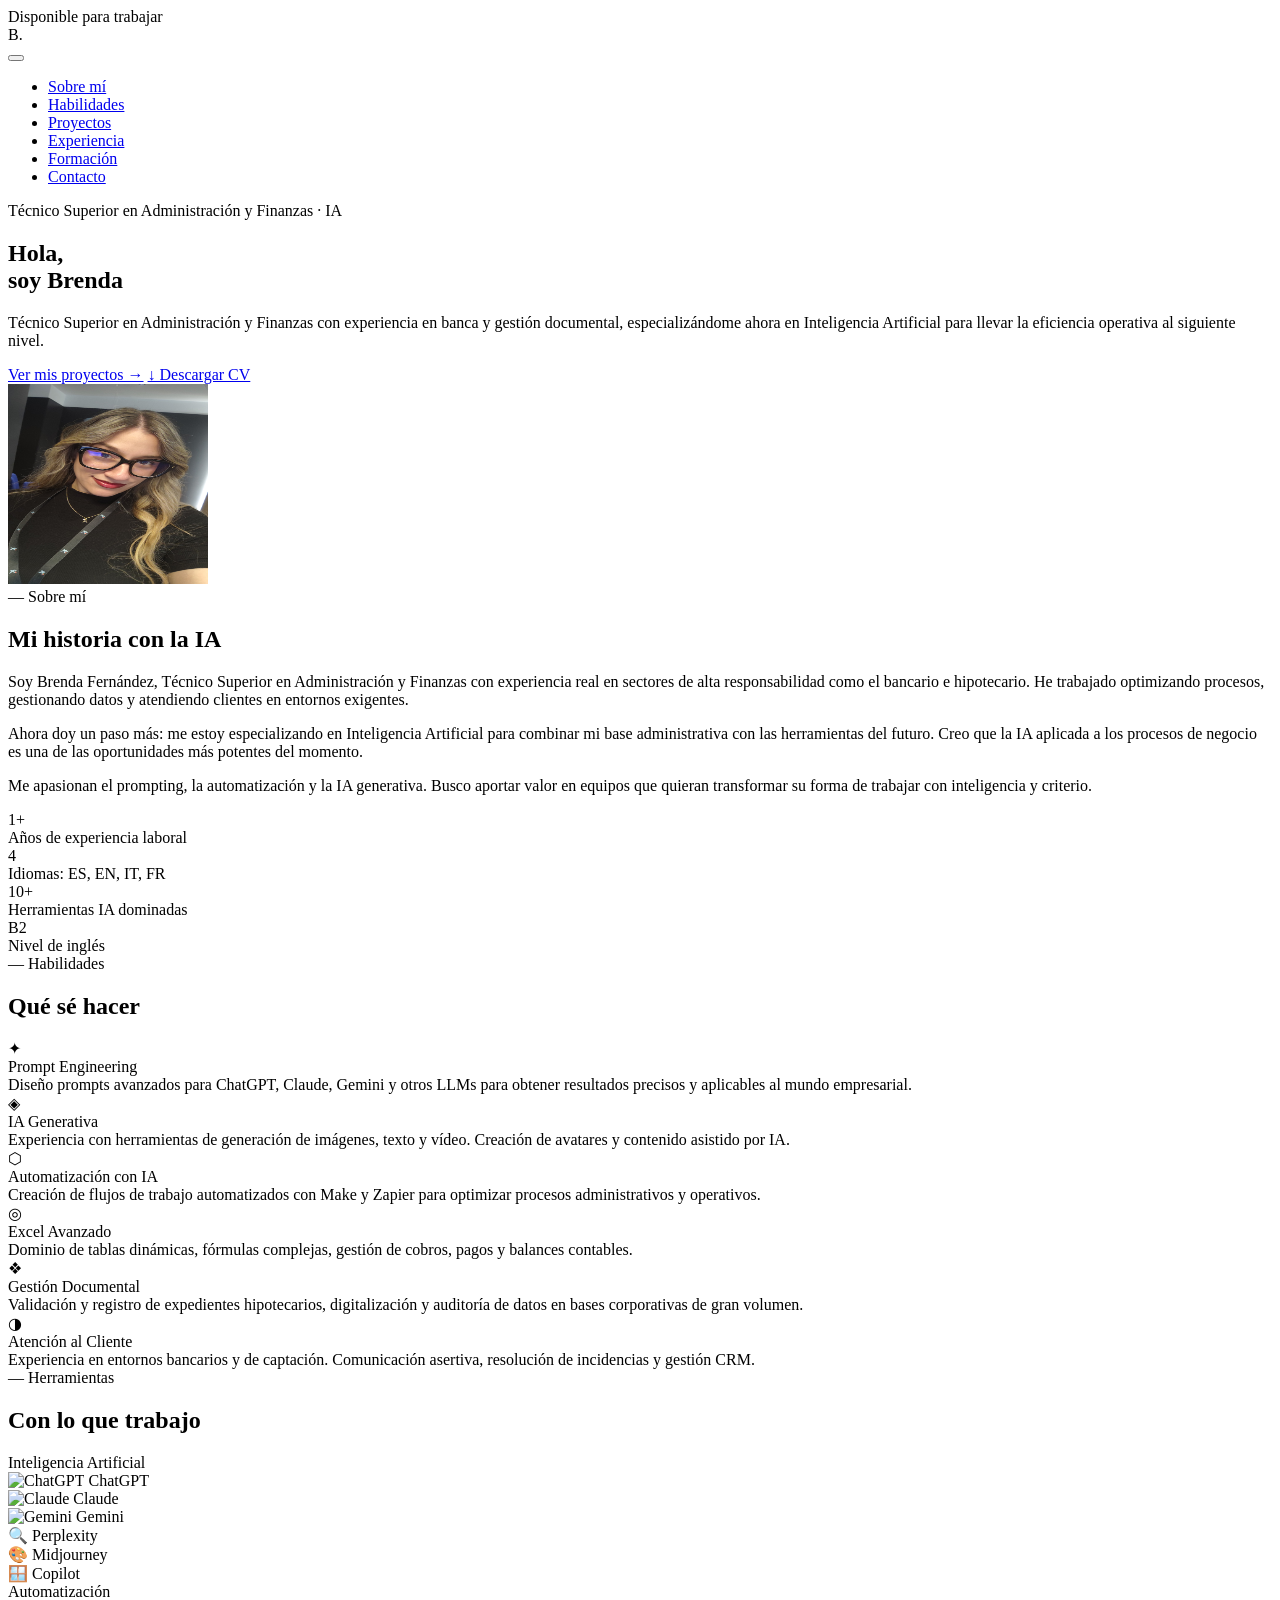
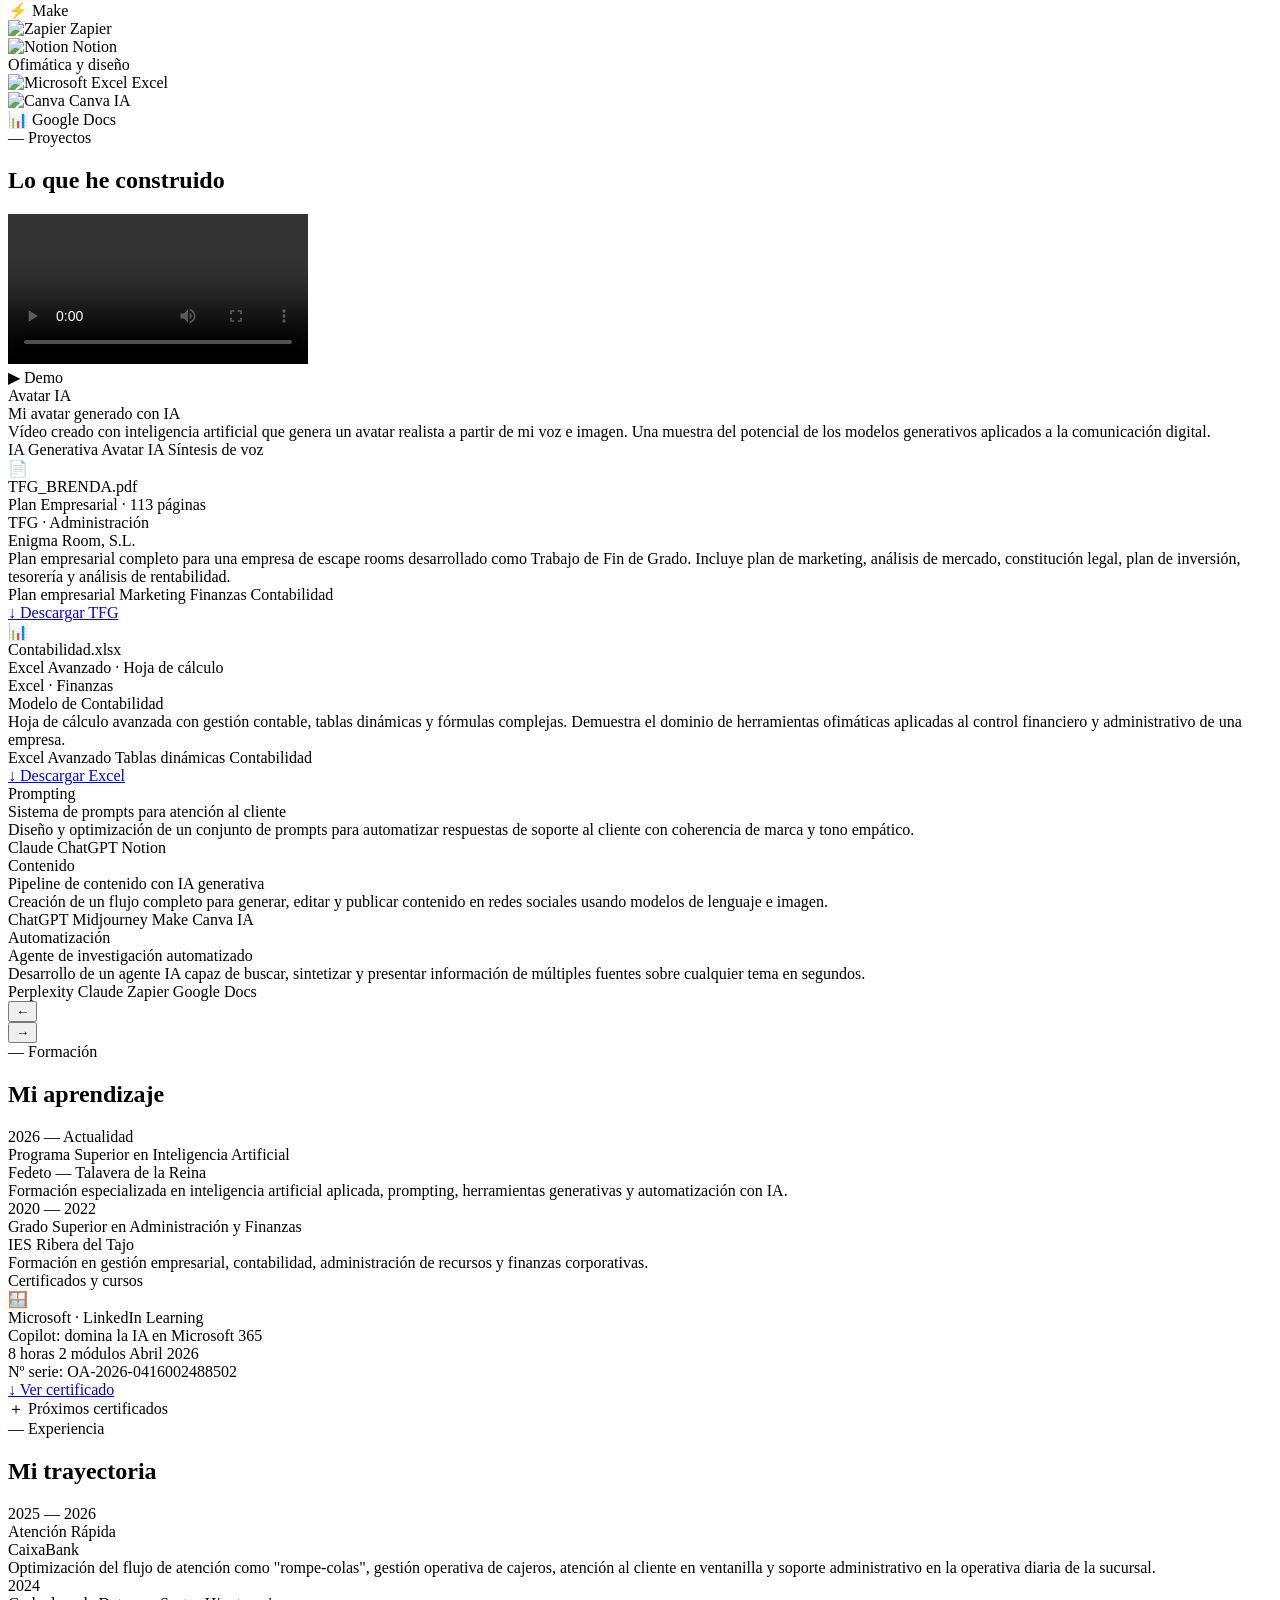
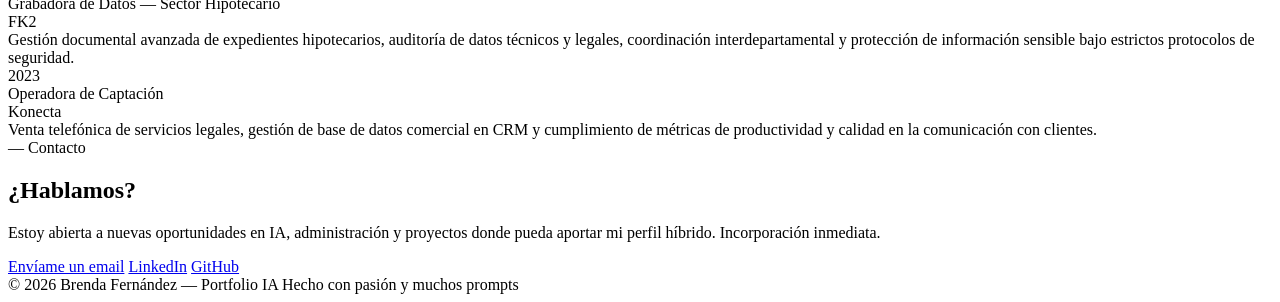
==== index.html @ 9d490b0d "Update index.html" ====
<!DOCTYPE html>
<html lang="es">
<head>
<meta charset="UTF-8">
<meta name="viewport" content="width=device-width, initial-scale=1.0">
<title>Brenda Fernández — Portfolio IA &amp; Administración</title>
<meta name="description" content="Portfolio de Brenda Fernández, Técnico Superior en Administración y Finanzas especializada en Inteligencia Artificial. Experta en prompt engineering, automatización y herramientas IA.">
<meta name="keywords" content="Brenda Fernández, portfolio, inteligencia artificial, administración, finanzas, prompt engineering, automatización">
<meta name="author" content="Brenda Fernández">

<!-- Open Graph / LinkedIn / WhatsApp -->
<meta property="og:type" content="website">
<meta property="og:url" content="https://brenda-fernandez02.github.io/Portfolio.Brenda.Fernandez/">
<meta property="og:title" content="Brenda Fernández — Portfolio IA &amp; Administración">
<meta property="og:description" content="Técnico Superior en Administración y Finanzas especializada en IA. Prompt engineering, automatización y herramientas generativas.">
<meta property="og:image" content="foto.jpg">

<!-- Twitter Card -->
<meta name="twitter:card" content="summary_large_image">
<meta name="twitter:title" content="Brenda Fernández — Portfolio IA">
<meta name="twitter:description" content="Técnico Superior en Administración y Finanzas especializada en IA.">
<meta name="twitter:image" content="foto.jpg">

<!-- Fonts -->
<link rel="preconnect" href="https://fonts.googleapis.com">
<link rel="preconnect" href="https://fonts.gstatic.com" crossorigin>
<link href="https://fonts.googleapis.com/css2?family=Syne:wght@400;700;800&family=DM+Sans:ital,wght@0,300;0,400;1,300&display=swap" rel="stylesheet">

<link rel="stylesheet" href="styles.css">
</head>
<body>

<!-- BANNER DISPONIBLE -->
<div class="available-banner" role="status" aria-label="Estado de disponibilidad laboral">
  <span class="available-dot" aria-hidden="true"></span>
  Disponible para trabajar
</div>

<nav aria-label="Navegación principal">
  <div class="nav-logo" aria-label="Brenda Fernández">B.</div>
  <button class="nav-toggle" id="nav-toggle" aria-expanded="false" aria-controls="nav-menu" aria-label="Abrir menú de navegación">
    <span aria-hidden="true"></span>
    <span aria-hidden="true"></span>
    <span aria-hidden="true"></span>
  </button>
  <ul class="nav-links" id="nav-menu">
    <li><a href="#sobre-mi">Sobre mí</a></li>
    <li><a href="#habilidades">Habilidades</a></li>
    <li><a href="#proyectos">Proyectos</a></li>
    <li><a href="#experiencia">Experiencia</a></li>
    <li><a href="#formacion">Formación</a></li>
    <li><a href="#contacto">Contacto</a></li>
  </ul>
</nav>

<main>

<section class="hero" aria-labelledby="hero-heading">
  <div class="hero-text">
    <div class="hero-eyebrow fade-in">Técnico Superior en Administración y Finanzas · IA</div>
    <h1 id="hero-heading" class="fade-in delay-1">Hola,<br>soy <span>Brenda</span></h1>
    <p class="hero-desc fade-in delay-2">Técnico Superior en Administración y Finanzas con experiencia en banca y gestión documental, especializándome ahora en Inteligencia Artificial para llevar la eficiencia operativa al siguiente nivel.</p>
    <div class="hero-actions fade-in delay-3">
      <a href="#proyectos" class="hero-cta">Ver mis proyectos →</a>
      <a href="Brenda_Fernandez_Administrativa.pdf" target="_blank" rel="noopener" class="hero-cta hero-cta--secondary">↓ Descargar CV</a>
    </div>
  </div>
  <div class="hero-visual fade-in delay-4">
    <div class="orb" aria-hidden="true"></div>
    <div class="orb-inner orb-inner--photo">
      <img src="foto.jpg"
           alt="Foto de Brenda Fernández"
           width="200" height="200"
           onerror="this.style.display='none'; this.parentElement.innerHTML='<span style=\'font-family:var(--font-head);font-size:4rem;font-weight:800;color:var(--accent);letter-spacing:-0.05em;\'>B.</span>'">
    </div>
  </div>
</section>

<section id="sobre-mi" aria-labelledby="sobre-mi-heading">
  <div class="section-label" aria-hidden="true">— Sobre mí</div>
  <h2 id="sobre-mi-heading">Mi historia con la IA</h2>
  <div class="about-grid">
    <div class="about-text">
      <p>Soy Brenda Fernández, Técnico Superior en Administración y Finanzas con experiencia real en sectores de alta responsabilidad como el bancario e hipotecario. He trabajado optimizando procesos, gestionando datos y atendiendo clientes en entornos exigentes.</p>
      <p>Ahora doy un paso más: me estoy especializando en Inteligencia Artificial para combinar mi base administrativa con las herramientas del futuro. Creo que la IA aplicada a los procesos de negocio es una de las oportunidades más potentes del momento.</p>
      <p>Me apasionan el prompting, la automatización y la IA generativa. Busco aportar valor en equipos que quieran transformar su forma de trabajar con inteligencia y criterio.</p>
    </div>
    <div>
      <div class="stats-grid">
        <div class="stat">
          <div class="stat-num">1+</div>
          <div class="stat-label">Años de experiencia laboral</div>
        </div>
        <div class="stat">
          <div class="stat-num">4</div>
          <div class="stat-label">Idiomas: ES, EN, IT, FR</div>
        </div>
        <div class="stat">
          <div class="stat-num">10+</div>
          <div class="stat-label">Herramientas IA dominadas</div>
        </div>
        <div class="stat">
          <div class="stat-num">B2</div>
          <div class="stat-label">Nivel de inglés</div>
        </div>
      </div>
    </div>
  </div>
</section>

<section id="habilidades" class="skills-section" aria-labelledby="habilidades-heading">
  <div class="section-label" aria-hidden="true">— Habilidades</div>
  <h2 id="habilidades-heading">Qué sé hacer</h2>
  <div class="skills-grid">
    <div class="skill-card">
      <span class="skill-icon" aria-hidden="true">✦</span>
      <div class="skill-name">Prompt Engineering</div>
      <div class="skill-desc">Diseño prompts avanzados para ChatGPT, Claude, Gemini y otros LLMs para obtener resultados precisos y aplicables al mundo empresarial.</div>
    </div>
    <div class="skill-card">
      <span class="skill-icon" aria-hidden="true">◈</span>
      <div class="skill-name">IA Generativa</div>
      <div class="skill-desc">Experiencia con herramientas de generación de imágenes, texto y vídeo. Creación de avatares y contenido asistido por IA.</div>
    </div>
    <div class="skill-card">
      <span class="skill-icon" aria-hidden="true">⬡</span>
      <div class="skill-name">Automatización con IA</div>
      <div class="skill-desc">Creación de flujos de trabajo automatizados con Make y Zapier para optimizar procesos administrativos y operativos.</div>
    </div>
    <div class="skill-card">
      <span class="skill-icon" aria-hidden="true">◎</span>
      <div class="skill-name">Excel Avanzado</div>
      <div class="skill-desc">Dominio de tablas dinámicas, fórmulas complejas, gestión de cobros, pagos y balances contables.</div>
    </div>
    <div class="skill-card">
      <span class="skill-icon" aria-hidden="true">❖</span>
      <div class="skill-name">Gestión Documental</div>
      <div class="skill-desc">Validación y registro de expedientes hipotecarios, digitalización y auditoría de datos en bases corporativas de gran volumen.</div>
    </div>
    <div class="skill-card">
      <span class="skill-icon" aria-hidden="true">◑</span>
      <div class="skill-name">Atención al Cliente</div>
      <div class="skill-desc">Experiencia en entornos bancarios y de captación. Comunicación asertiva, resolución de incidencias y gestión CRM.</div>
    </div>
  </div>
</section>

<!-- HERRAMIENTAS -->
<section class="tools-section" aria-labelledby="herramientas-heading">
  <div class="section-label" aria-hidden="true">— Herramientas</div>
  <h2 id="herramientas-heading">Con lo que trabajo</h2>
  <div class="tools-categories">
    <!-- CATEGORÍA IA -->
    <div class="tools-category">
      <div class="tools-cat-label">Inteligencia Artificial</div>
      <div class="tools-cat-grid">
        <div class="tool-card">
          <img src="https://upload.wikimedia.org/wikipedia/commons/0/04/ChatGPT_logo.svg" class="tool-logo" alt="ChatGPT" loading="lazy" width="32" height="32">
          <span class="tool-card-name">ChatGPT</span>
        </div>
        <div class="tool-card">
          <img src="https://upload.wikimedia.org/wikipedia/commons/7/7d/Claude_ai_logo.svg" class="tool-logo" alt="Claude" loading="lazy" width="32" height="32">
          <span class="tool-card-name">Claude</span>
        </div>
        <div class="tool-card">
          <img src="https://upload.wikimedia.org/wikipedia/commons/8/8a/Google_Gemini_logo.svg" class="tool-logo" alt="Gemini" loading="lazy" width="32" height="32">
          <span class="tool-card-name">Gemini</span>
        </div>
        <div class="tool-card">
          <span class="tool-emoji" aria-hidden="true">🔍</span>
          <span class="tool-card-name">Perplexity</span>
        </div>
        <div class="tool-card">
          <span class="tool-emoji" aria-hidden="true">🎨</span>
          <span class="tool-card-name">Midjourney</span>
        </div>
        <div class="tool-card">
          <span class="tool-emoji" aria-hidden="true">🪟</span>
          <span class="tool-card-name">Copilot</span>
        </div>
      </div>
    </div>
    <!-- CATEGORÍA AUTOMATIZACIÓN -->
    <div class="tools-category">
      <div class="tools-cat-label">Automatización</div>
      <div class="tools-cat-grid">
        <div class="tool-card">
          <span class="tool-emoji" aria-hidden="true">⚡</span>
          <span class="tool-card-name">Make</span>
        </div>
        <div class="tool-card">
          <img src="https://upload.wikimedia.org/wikipedia/commons/7/7e/Zapier_logo.svg" class="tool-logo" alt="Zapier" loading="lazy" width="32" height="32">
          <span class="tool-card-name">Zapier</span>
        </div>
        <div class="tool-card">
          <img src="https://upload.wikimedia.org/wikipedia/commons/e/e9/Notion-logo.svg" class="tool-logo" alt="Notion" loading="lazy" width="32" height="32">
          <span class="tool-card-name">Notion</span>
        </div>
      </div>
    </div>
    <!-- CATEGORÍA OFIMÁTICA -->
    <div class="tools-category">
      <div class="tools-cat-label">Ofimática y diseño</div>
      <div class="tools-cat-grid">
        <div class="tool-card">
          <img src="https://upload.wikimedia.org/wikipedia/commons/3/3c/Microsoft_Office_Excel_%282019%E2%80%93present%29.svg" class="tool-logo" alt="Microsoft Excel" loading="lazy" width="32" height="32">
          <span class="tool-card-name">Excel</span>
        </div>
        <div class="tool-card">
          <img src="https://upload.wikimedia.org/wikipedia/commons/3/3f/Canva_Logo_2021.png" class="tool-logo" alt="Canva" loading="lazy" width="32" height="32">
          <span class="tool-card-name">Canva IA</span>
        </div>
        <div class="tool-card">
          <span class="tool-emoji" aria-hidden="true">📊</span>
          <span class="tool-card-name">Google Docs</span>
        </div>
      </div>
    </div>
  </div>
</section>

<section id="proyectos" aria-labelledby="proyectos-heading">
  <div class="section-label" aria-hidden="true">— Proyectos</div>
  <h2 id="proyectos-heading">Lo que he construido</h2>
  <div class="carousel-outer" role="region" aria-label="Carrusel de proyectos" aria-roledescription="carrusel">
    <div class="carousel-track-wrap">
      <div class="projects-grid" id="carrusel">

        <!-- TARJETA 1: VÍDEO AVATAR -->
        <div class="project-card video-card" role="group" aria-roledescription="diapositiva" aria-label="Proyecto 1 de 6: Mi avatar generado con IA">
          <div class="video-wrapper">
            <video controls preload="metadata" playsinline aria-label="Vídeo del avatar IA de Brenda Fernández">
              <source src="avatar.mp4" type="video/mp4">
              Tu navegador no soporta la reproducción de vídeo HTML5.
            </video>
            <div class="video-badge" aria-hidden="true">▶ Demo</div>
          </div>
          <div class="video-info">
            <div class="project-tag">Avatar IA</div>
            <div class="project-title">Mi avatar generado con IA</div>
            <div class="project-desc">Vídeo creado con inteligencia artificial que genera un avatar realista a partir de mi voz e imagen. Una muestra del potencial de los modelos generativos aplicados a la comunicación digital.</div>
            <div class="project-tools">
              <span class="tool-pill">IA Generativa</span>
              <span class="tool-pill">Avatar IA</span>
              <span class="tool-pill">Síntesis de voz</span>
            </div>
          </div>
        </div>

        <!-- TARJETA 2: TFG -->
        <div class="project-card file-card" role="group" aria-roledescription="diapositiva" aria-label="Proyecto 2 de 6: Enigma Room">
          <div class="file-preview" aria-hidden="true">
            <span class="file-icon">📄</span>
            <div>
              <div class="file-name">TFG_BRENDA.pdf</div>
              <div class="file-meta">Plan Empresarial · 113 páginas</div>
            </div>
          </div>
          <div class="project-tag">TFG · Administración</div>
          <div class="project-title">Enigma Room, S.L.</div>
          <div class="project-desc">Plan empresarial completo para una empresa de escape rooms desarrollado como Trabajo de Fin de Grado. Incluye plan de marketing, análisis de mercado, constitución legal, plan de inversión, tesorería y análisis de rentabilidad.</div>
          <div class="project-tools">
            <span class="tool-pill">Plan empresarial</span>
            <span class="tool-pill">Marketing</span>
            <span class="tool-pill">Finanzas</span>
            <span class="tool-pill">Contabilidad</span>
          </div>
          <a href="TFG_BRENDA.pdf" target="_blank" rel="noopener" class="download-btn">↓ Descargar TFG</a>
        </div>

        <!-- TARJETA 3: EXCEL CONTABILIDAD -->
        <div class="project-card file-card" role="group" aria-roledescription="diapositiva" aria-label="Proyecto 3 de 6: Modelo de Contabilidad">
          <div class="file-preview" aria-hidden="true">
            <span class="file-icon">📊</span>
            <div>
              <div class="file-name">Contabilidad.xlsx</div>
              <div class="file-meta">Excel Avanzado · Hoja de cálculo</div>
            </div>
          </div>
          <div class="project-tag">Excel · Finanzas</div>
          <div class="project-title">Modelo de Contabilidad</div>
          <div class="project-desc">Hoja de cálculo avanzada con gestión contable, tablas dinámicas y fórmulas complejas. Demuestra el dominio de herramientas ofimáticas aplicadas al control financiero y administrativo de una empresa.</div>
          <div class="project-tools">
            <span class="tool-pill">Excel Avanzado</span>
            <span class="tool-pill">Tablas dinámicas</span>
            <span class="tool-pill">Contabilidad</span>
          </div>
          <a href="Contabilidad.xlsx" target="_blank" rel="noopener" class="download-btn">↓ Descargar Excel</a>
        </div>

        <!-- TARJETA 4: PROMPTING -->
        <div class="project-card" role="group" aria-roledescription="diapositiva" aria-label="Proyecto 4 de 6: Sistema de prompts para atención al cliente">
          <div class="project-tag">Prompting</div>
          <div class="project-title">Sistema de prompts para atención al cliente</div>
          <div class="project-desc">Diseño y optimización de un conjunto de prompts para automatizar respuestas de soporte al cliente con coherencia de marca y tono empático.</div>
          <div class="project-tools">
            <span class="tool-pill">Claude</span>
            <span class="tool-pill">ChatGPT</span>
            <span class="tool-pill">Notion</span>
          </div>
        </div>

        <!-- TARJETA 5: CONTENIDO -->
        <div class="project-card" role="group" aria-roledescription="diapositiva" aria-label="Proyecto 5 de 6: Pipeline de contenido con IA generativa">
          <div class="project-tag">Contenido</div>
          <div class="project-title">Pipeline de contenido con IA generativa</div>
          <div class="project-desc">Creación de un flujo completo para generar, editar y publicar contenido en redes sociales usando modelos de lenguaje e imagen.</div>
          <div class="project-tools">
            <span class="tool-pill">ChatGPT</span>
            <span class="tool-pill">Midjourney</span>
            <span class="tool-pill">Make</span>
            <span class="tool-pill">Canva IA</span>
          </div>
        </div>

        <!-- TARJETA 6: AUTOMATIZACIÓN -->
        <div class="project-card" role="group" aria-roledescription="diapositiva" aria-label="Proyecto 6 de 6: Agente de investigación automatizado">
          <div class="project-tag">Automatización</div>
          <div class="project-title">Agente de investigación automatizado</div>
          <div class="project-desc">Desarrollo de un agente IA capaz de buscar, sintetizar y presentar información de múltiples fuentes sobre cualquier tema en segundos.</div>
          <div class="project-tools">
            <span class="tool-pill">Perplexity</span>
            <span class="tool-pill">Claude</span>
            <span class="tool-pill">Zapier</span>
            <span class="tool-pill">Google Docs</span>
          </div>
        </div>

      </div>
    </div>

    <!-- CONTROLES -->
    <div class="carousel-controls">
      <button class="carousel-btn" id="prev" aria-label="Proyecto anterior">←</button>
      <div class="carousel-dots" id="dots" role="tablist" aria-label="Seleccionar proyecto"></div>
      <button class="carousel-btn" id="next" aria-label="Proyecto siguiente">→</button>
    </div>
    <div id="carousel-live" class="sr-only" aria-live="polite" aria-atomic="true"></div>
  </div>
</section>

<section id="formacion" class="education-section" aria-labelledby="formacion-heading">
  <div class="section-label" aria-hidden="true">— Formación</div>
  <h2 id="formacion-heading">Mi aprendizaje</h2>
  <div class="timeline">
    <div class="timeline-item">
      <div class="timeline-year">2026 — Actualidad</div>
      <div class="timeline-title">Programa Superior en Inteligencia Artificial</div>
      <div class="timeline-org">Fedeto — Talavera de la Reina</div>
      <div class="timeline-desc">Formación especializada en inteligencia artificial aplicada, prompting, herramientas generativas y automatización con IA.</div>
    </div>
    <div class="timeline-item">
      <div class="timeline-year">2020 — 2022</div>
      <div class="timeline-title">Grado Superior en Administración y Finanzas</div>
      <div class="timeline-org">IES Ribera del Tajo</div>
      <div class="timeline-desc">Formación en gestión empresarial, contabilidad, administración de recursos y finanzas corporativas.</div>
    </div>
  </div>
  <div class="certs-subtitle">Certificados y cursos</div>
  <div class="certs-grid">
    <div class="cert-card">
      <div class="cert-header">
        <div class="cert-logo-wrap" aria-hidden="true">🪟</div>
        <div>
          <div class="cert-issuer">Microsoft · LinkedIn Learning</div>
          <div class="cert-name">Copilot: domina la IA en Microsoft 365</div>
        </div>
      </div>
      <div class="cert-meta">
        <span class="cert-pill">8 horas</span>
        <span class="cert-pill">2 módulos</span>
        <span class="cert-pill">Abril 2026</span>
      </div>
      <div class="cert-serial">Nº serie: OA-2026-0416002488502</div>
      <a href="certificado_copilot.pdf" target="_blank" rel="noopener" class="cert-btn">↓ Ver certificado</a>
    </div>
    <div class="cert-card cert-card--placeholder" aria-hidden="true">
      <span class="cert-placeholder-icon">＋</span>
      <span class="cert-placeholder-text">Próximos certificados</span>
    </div>
  </div>
</section>

<section id="experiencia" aria-labelledby="experiencia-heading">
  <div class="section-label" aria-hidden="true">— Experiencia</div>
  <h2 id="experiencia-heading">Mi trayectoria</h2>
  <div class="timeline">
    <div class="timeline-item">
      <div class="timeline-year">2025 — 2026</div>
      <div class="timeline-title">Atención Rápida</div>
      <div class="timeline-org">CaixaBank</div>
      <div class="timeline-desc">Optimización del flujo de atención como "rompe-colas", gestión operativa de cajeros, atención al cliente en ventanilla y soporte administrativo en la operativa diaria de la sucursal.</div>
    </div>
    <div class="timeline-item">
      <div class="timeline-year">2024</div>
      <div class="timeline-title">Grabadora de Datos — Sector Hipotecario</div>
      <div class="timeline-org">FK2</div>
      <div class="timeline-desc">Gestión documental avanzada de expedientes hipotecarios, auditoría de datos técnicos y legales, coordinación interdepartamental y protección de información sensible bajo estrictos protocolos de seguridad.</div>
    </div>
    <div class="timeline-item">
      <div class="timeline-year">2023</div>
      <div class="timeline-title">Operadora de Captación</div>
      <div class="timeline-org">Konecta</div>
      <div class="timeline-desc">Venta telefónica de servicios legales, gestión de base de datos comercial en CRM y cumplimiento de métricas de productividad y calidad en la comunicación con clientes.</div>
    </div>
  </div>
</section>

<section id="contacto" class="contact-section" aria-labelledby="contacto-heading">
  <div class="section-label section-label--inline" aria-hidden="true">— Contacto</div>
  <h2 id="contacto-heading">¿Hablamos?</h2>
  <p>Estoy abierta a nuevas oportunidades en IA, administración y proyectos donde pueda aportar mi perfil híbrido. Incorporación inmediata.</p>
  <div class="contact-links">
    <a href="mailto:brendafernandezsanchez5@gmail.com" class="contact-link primary">Envíame un email</a>
    <a href="https://www.linkedin.com/in/brenda-fern%C3%A1ndez-s%C3%A1nchez-659489241" target="_blank" rel="noopener noreferrer" class="contact-link">LinkedIn</a>
    <a href="https://github.com/brenda-fernandez02" target="_blank" rel="noopener noreferrer" class="contact-link">GitHub</a>
  </div>
</section>

</main>

<footer>
  <span>© 2026 Brenda Fernández — Portfolio IA</span>
  <span>Hecho con pasión y muchos prompts</span>
</footer>

<script src="main.js"></script>
</body>
</html>
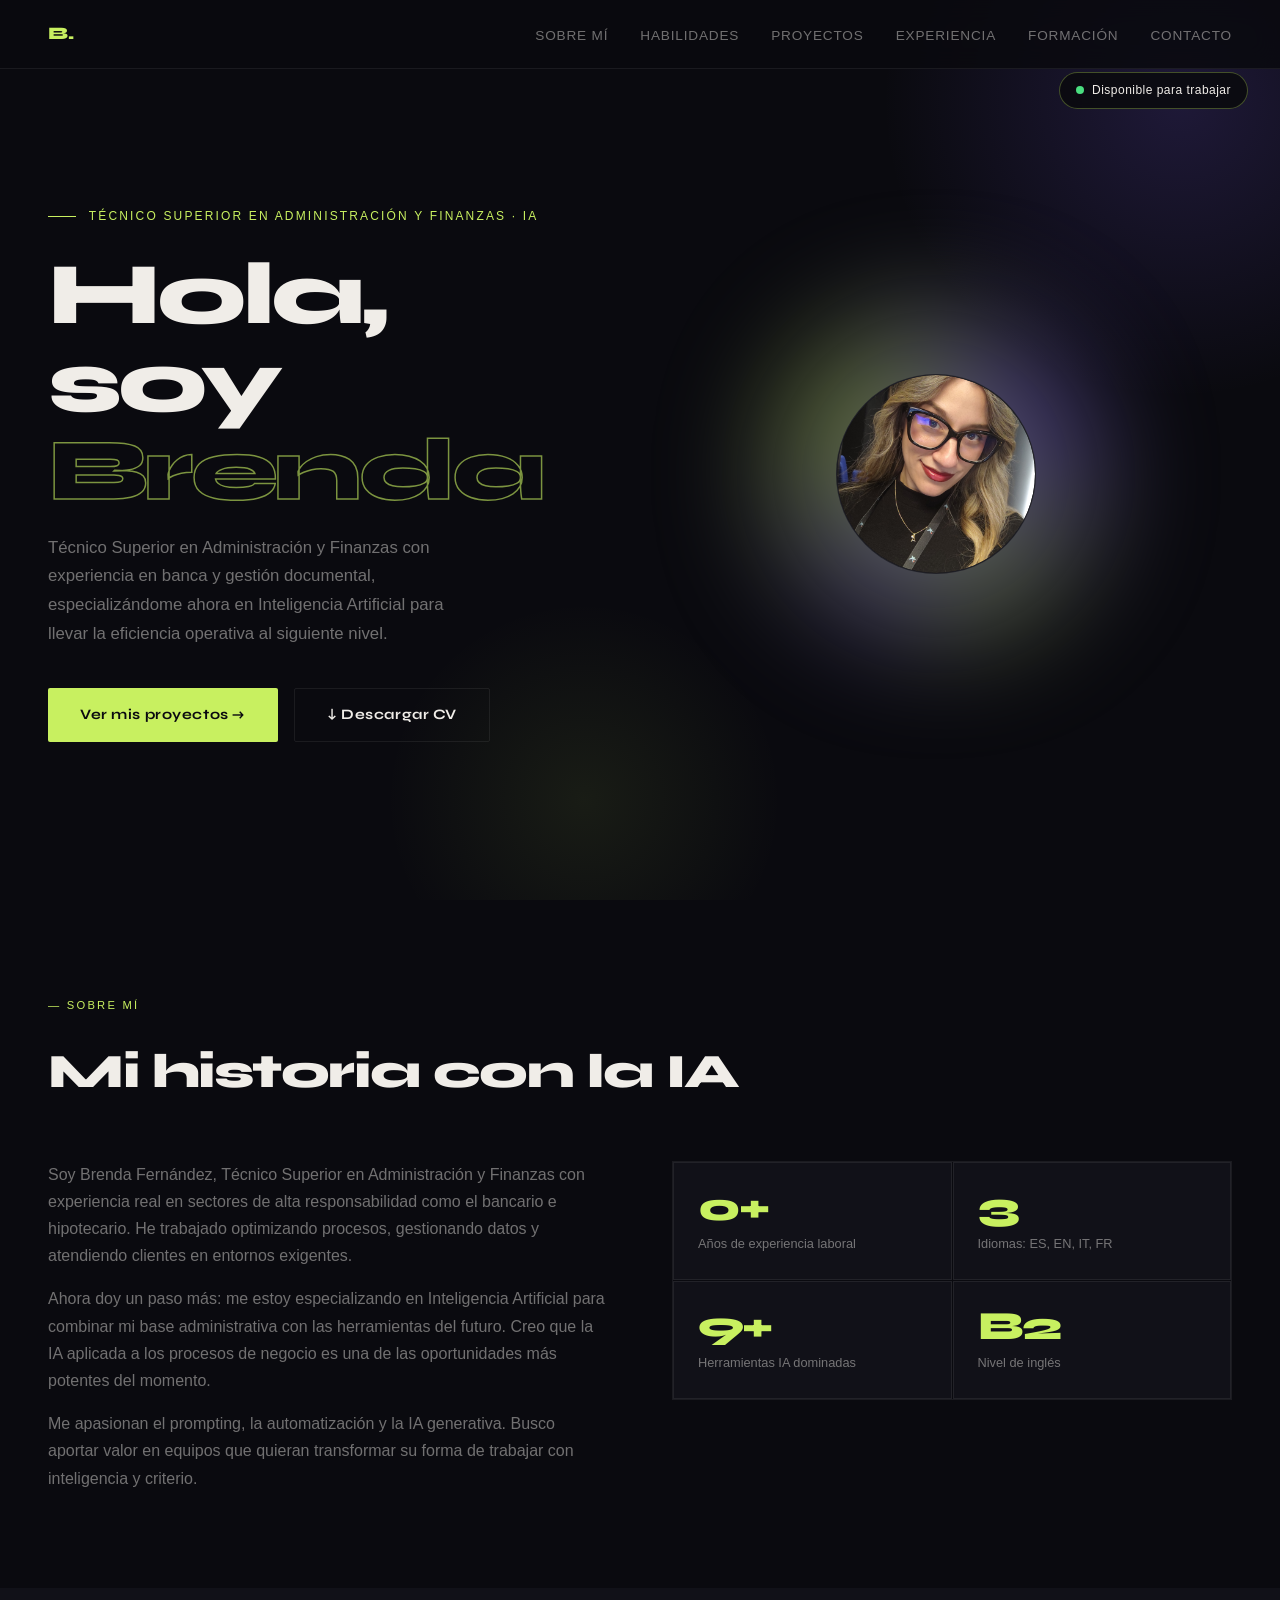
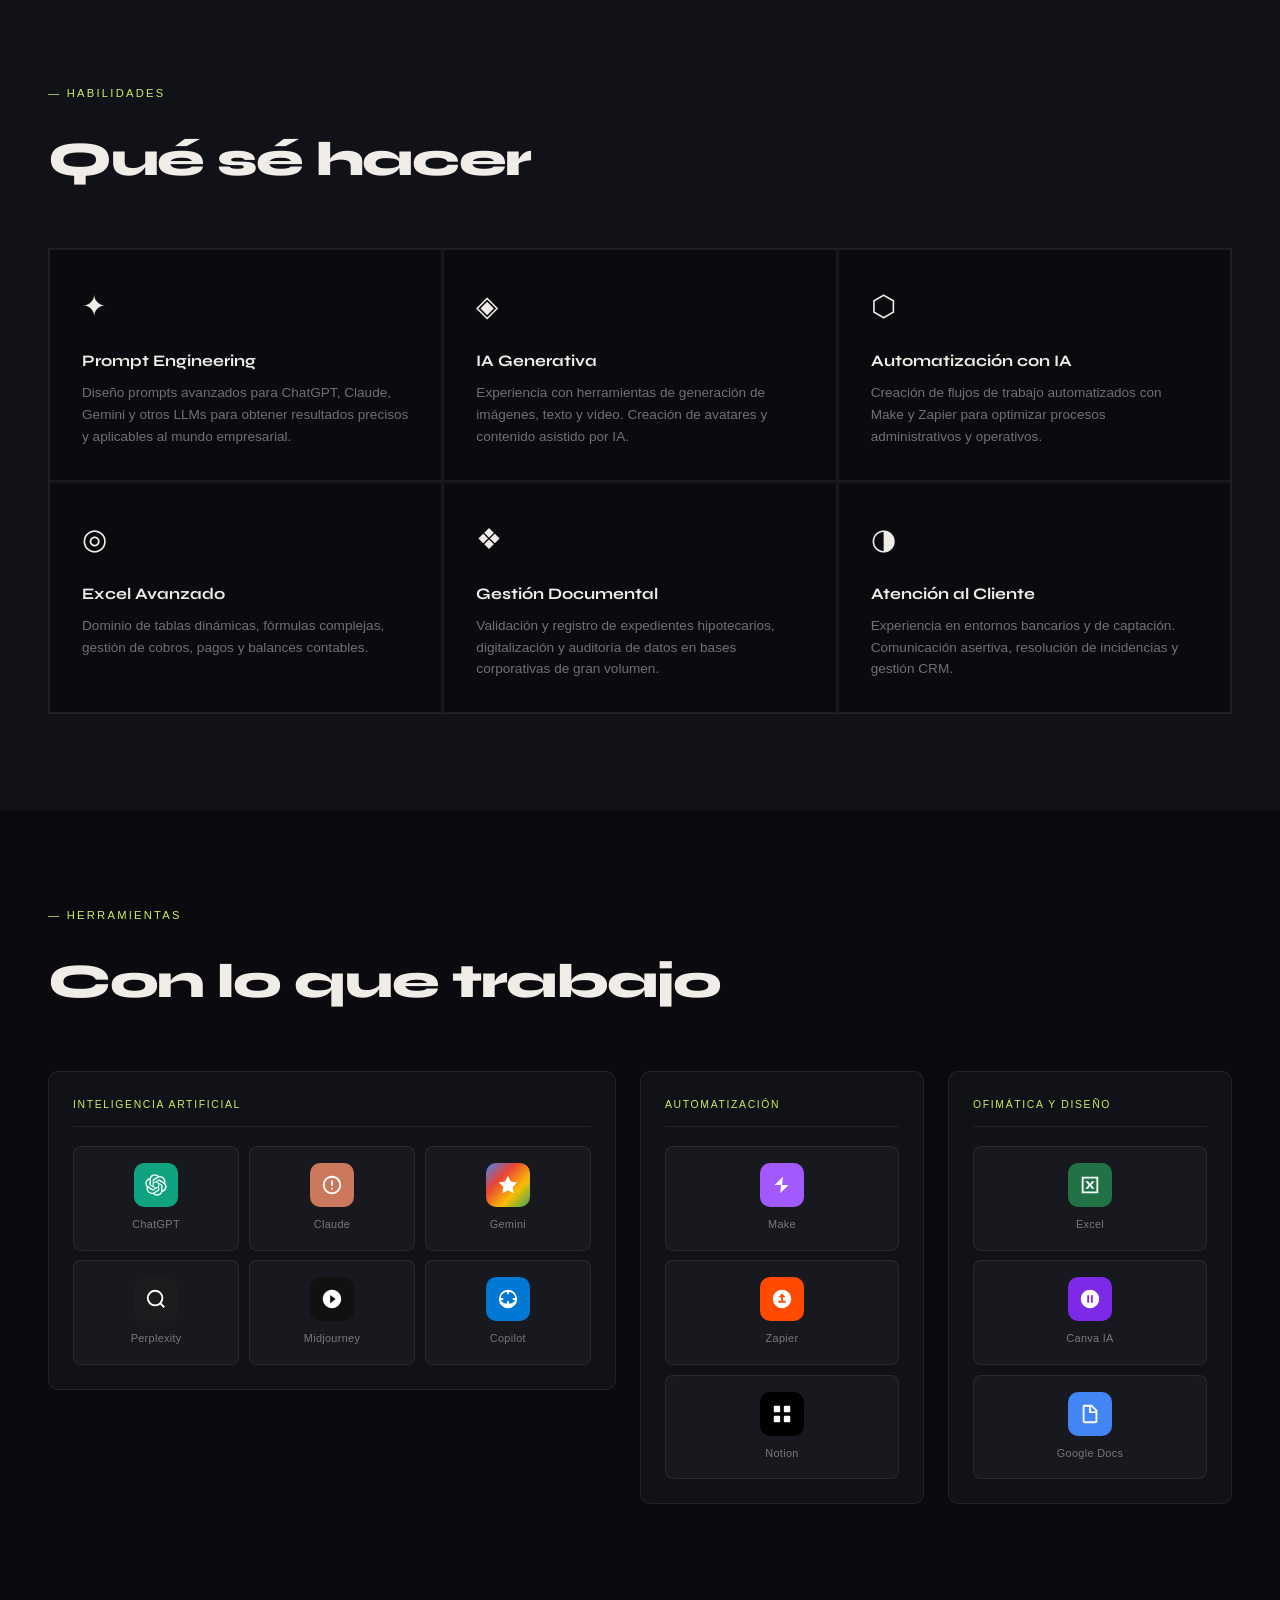
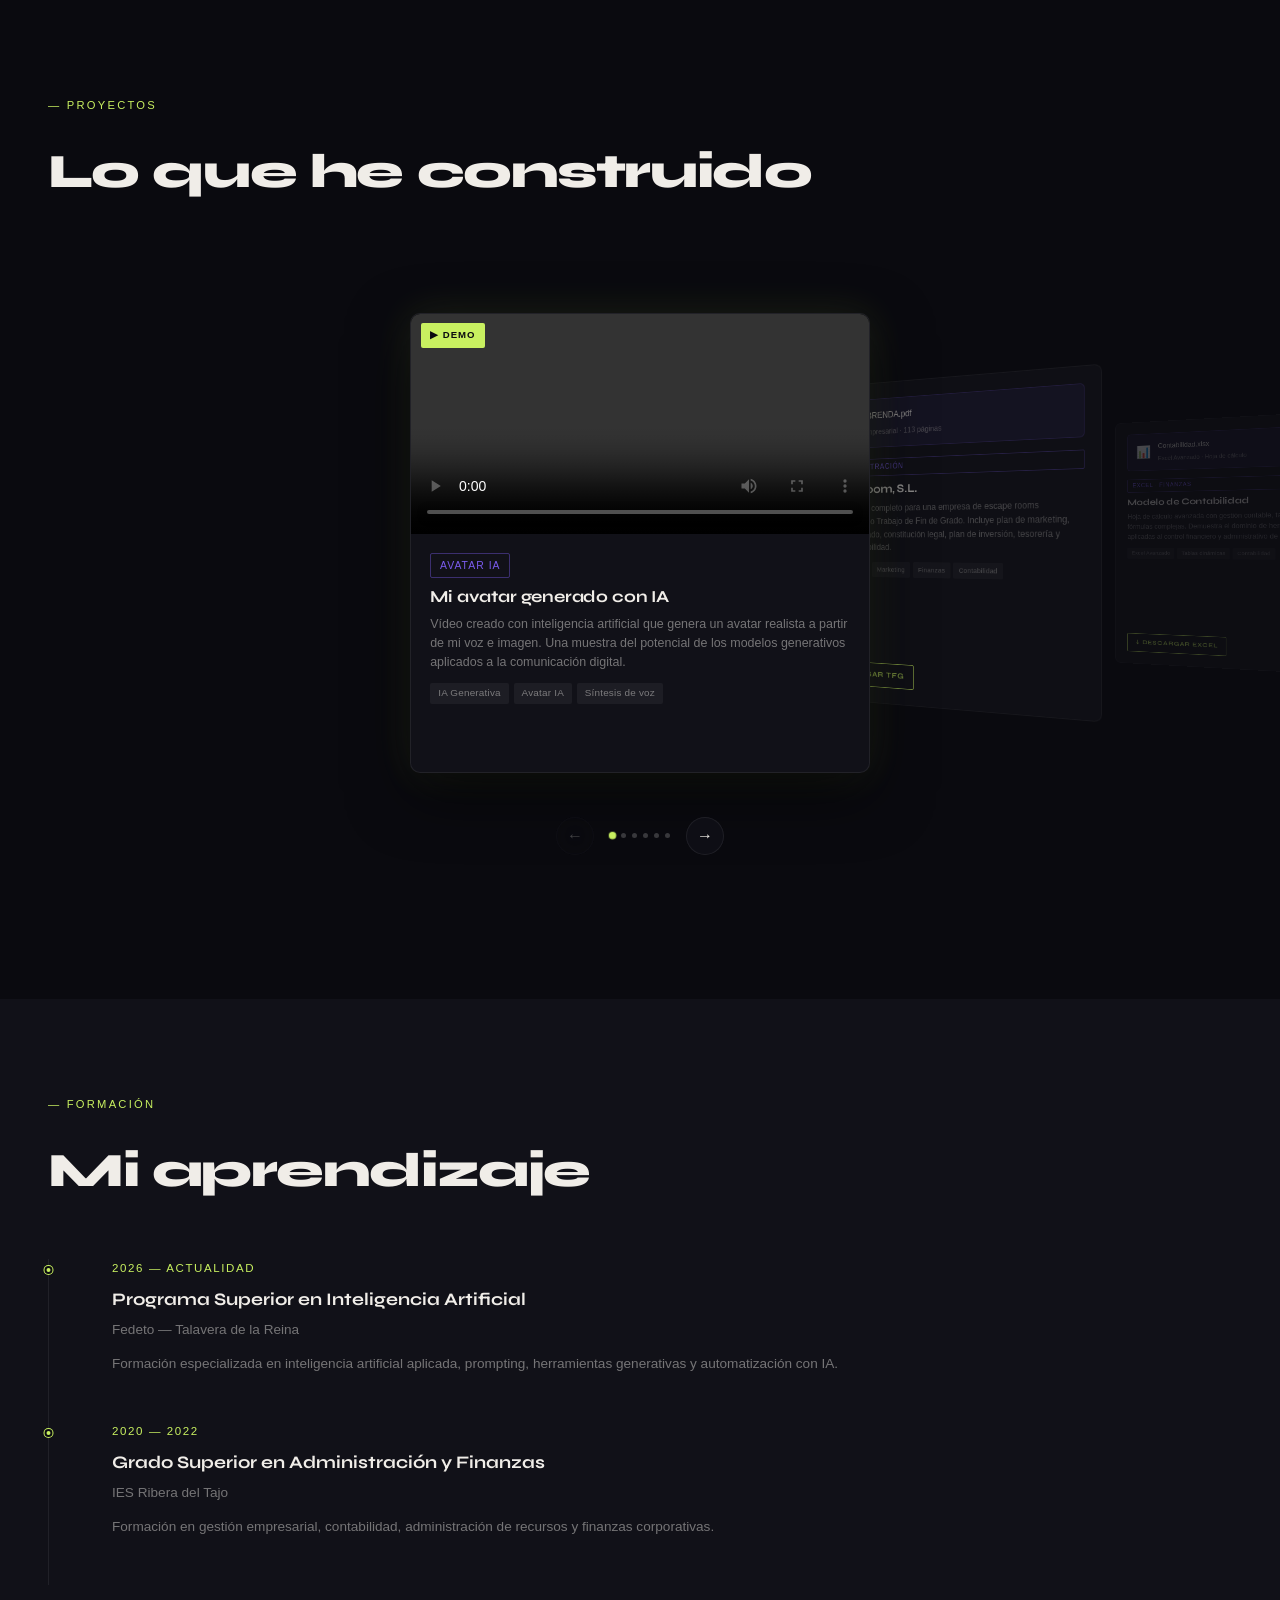
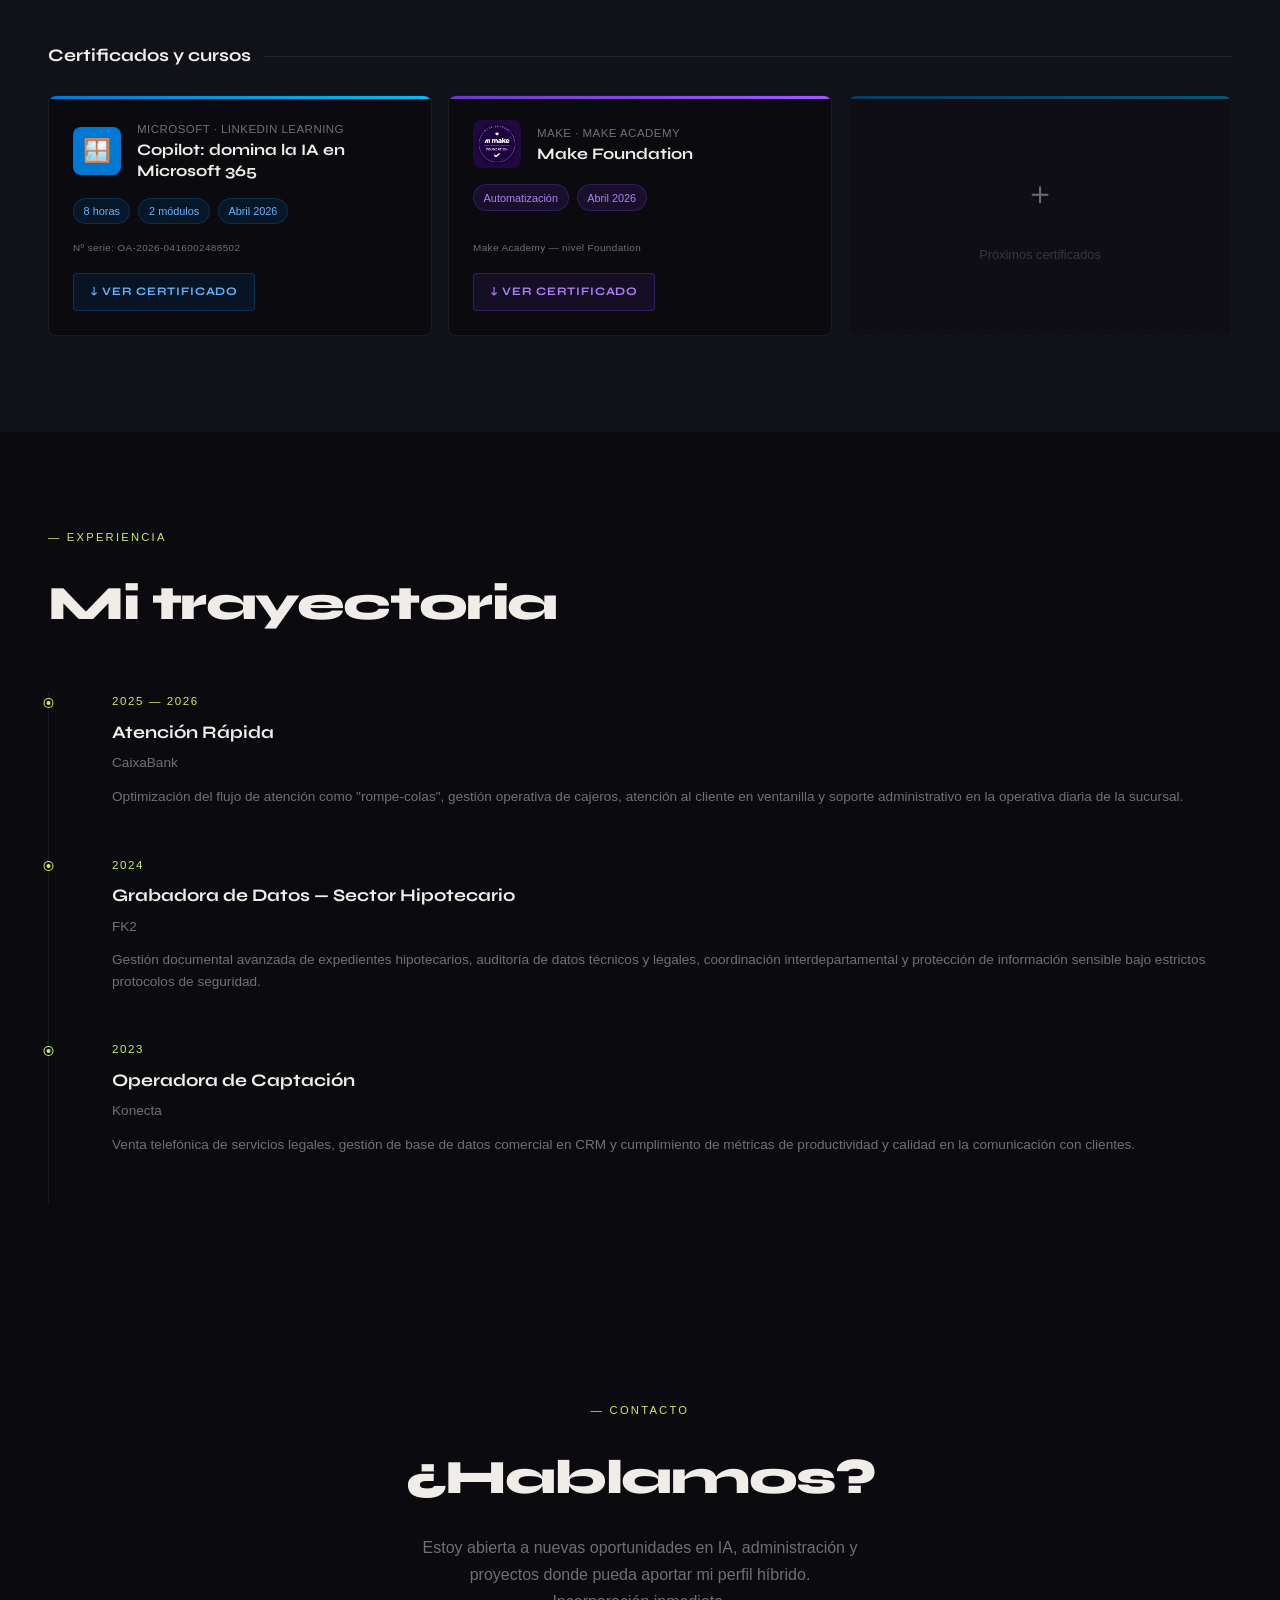
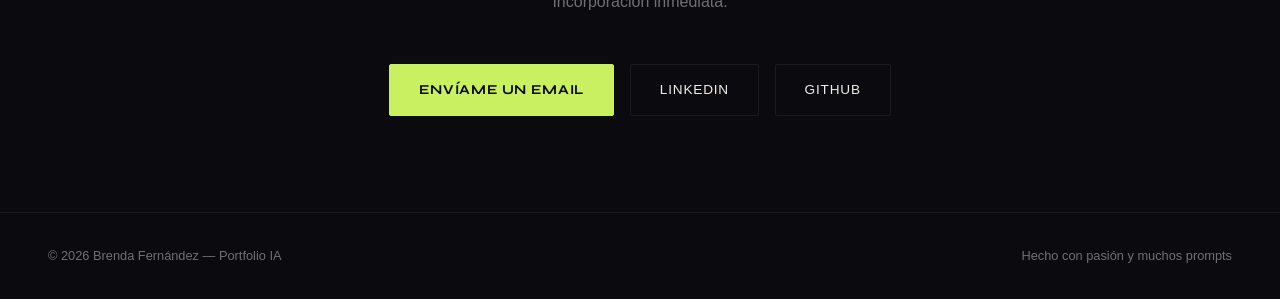
==== commit 1d88ec42: "Update index.html" ====
--- a/index.html
+++ b/index.html
@@ -2,48 +2,954 @@
 <html lang="es">
 <head>
 <meta charset="UTF-8">
-<meta name="viewport" content="width=device-width, initial-scale=1.0">
-<title>Brenda Fernández — Portfolio IA &amp; Administración</title>
-<meta name="description" content="Portfolio de Brenda Fernández, Técnico Superior en Administración y Finanzas especializada en Inteligencia Artificial. Experta en prompt engineering, automatización y herramientas IA.">
-<meta name="keywords" content="Brenda Fernández, portfolio, inteligencia artificial, administración, finanzas, prompt engineering, automatización">
-<meta name="author" content="Brenda Fernández">
-
-<!-- Open Graph / LinkedIn / WhatsApp -->
-<meta property="og:type" content="website">
-<meta property="og:url" content="https://brenda-fernandez02.github.io/Portfolio.Brenda.Fernandez/">
-<meta property="og:title" content="Brenda Fernández — Portfolio IA &amp; Administración">
-<meta property="og:description" content="Técnico Superior en Administración y Finanzas especializada en IA. Prompt engineering, automatización y herramientas generativas.">
-<meta property="og:image" content="foto.jpg">
-
-<!-- Twitter Card -->
-<meta name="twitter:card" content="summary_large_image">
-<meta name="twitter:title" content="Brenda Fernández — Portfolio IA">
-<meta name="twitter:description" content="Técnico Superior en Administración y Finanzas especializada en IA.">
-<meta name="twitter:image" content="foto.jpg">
-
-<!-- Fonts -->
-<link rel="preconnect" href="https://fonts.googleapis.com">
-<link rel="preconnect" href="https://fonts.gstatic.com" crossorigin>
+<meta name="viewport" content="width=device-width, initial-scale=1.0, maximum-scale=1.0, minimum-scale=1.0, user-scalable=no">
+<meta name="mobile-web-app-capable" content="yes">
+<meta name="apple-mobile-web-app-capable" content="yes">
+<title>Brenda — Portfolio IA</title>
 <link href="https://fonts.googleapis.com/css2?family=Syne:wght@400;700;800&family=DM+Sans:ital,wght@0,300;0,400;1,300&display=swap" rel="stylesheet">
-
-<link rel="stylesheet" href="styles.css">
+<style>
+  *, *::before, *::after { box-sizing: border-box; margin: 0; padding: 0; }
+
+  html, body {
+    max-width: 100vw;
+    overflow-x: hidden;
+    -webkit-text-size-adjust: 100%;
+  }
+
+  :root {
+    --bg: #0a0a0f;
+    --surface: #111118;
+    --border: rgba(255,255,255,0.07);
+    --accent: #c8f060;
+    --accent2: #7b5cf0;
+    --text: #f0ede8;
+    --muted: rgba(240,237,232,0.45);
+    --font-head: 'Syne', sans-serif;
+    --font-body: 'DM Sans', sans-serif;
+  }
+
+  html { scroll-behavior: smooth; }
+
+  body {
+    background: var(--bg);
+    color: var(--text);
+    font-family: var(--font-body);
+    font-size: 16px;
+    line-height: 1.7;
+    overflow-x: hidden;
+  }
+
+  /* NAV */
+  nav {
+    position: fixed;
+    top: 0; left: 0; right: 0;
+    z-index: 100;
+    display: flex;
+    justify-content: space-between;
+    align-items: center;
+    padding: 1.2rem 3rem;
+    border-bottom: 1px solid var(--border);
+    background: rgba(10,10,15,0.85);
+    backdrop-filter: blur(12px);
+  }
+  .nav-logo {
+    font-family: var(--font-head);
+    font-weight: 800;
+    font-size: 1.1rem;
+    letter-spacing: -0.02em;
+    color: var(--accent);
+  }
+  .nav-links { display: flex; gap: 2rem; list-style: none; }
+  .nav-links a {
+    color: var(--muted);
+    text-decoration: none;
+    font-size: 0.85rem;
+    letter-spacing: 0.06em;
+    text-transform: uppercase;
+    transition: color 0.2s;
+  }
+  .nav-links a:hover { color: var(--text); }
+
+  /* HERO */
+  .hero {
+    min-height: 100vh;
+    display: flex;
+    flex-direction: column;
+    align-items: center;
+    justify-content: center;
+    text-align: center;
+    padding: 8rem 1.5rem 4rem;
+    position: relative;
+    overflow: hidden;
+    gap: 2.5rem;
+  }
+  @media (min-width: 769px) {
+    .hero {
+      flex-direction: row;
+      text-align: left;
+      padding: 7rem 3rem 4rem;
+      gap: 0;
+    }
+  }
+  .hero::before {
+    content: '';
+    position: absolute;
+    top: -200px; right: -200px;
+    width: 600px; height: 600px;
+    border-radius: 50%;
+    background: radial-gradient(circle, rgba(123,92,240,0.18) 0%, transparent 70%);
+    pointer-events: none;
+  }
+  .hero::after {
+    content: '';
+    position: absolute;
+    bottom: -100px; left: 30%;
+    width: 400px; height: 400px;
+    border-radius: 50%;
+    background: radial-gradient(circle, rgba(200,240,96,0.08) 0%, transparent 70%);
+    pointer-events: none;
+  }
+  .hero-text {
+    position: relative;
+    z-index: 1;
+    width: 100%;
+    display: flex;
+    flex-direction: column;
+    align-items: center;
+  }
+  @media (min-width: 769px) {
+    .hero-text { flex: 1; align-items: flex-start; }
+  }
+  .hero-eyebrow {
+    font-size: 0.7rem;
+    letter-spacing: 0.18em;
+    text-transform: uppercase;
+    color: var(--accent);
+    margin-bottom: 1.2rem;
+    display: flex;
+    align-items: center;
+    gap: 0.8rem;
+    justify-content: center;
+  }
+  @media (min-width: 769px) {
+    .hero-eyebrow { justify-content: flex-start; font-size: 0.75rem; margin-bottom: 1.5rem; }
+  }
+  .hero-eyebrow::before {
+    content: '';
+    display: inline-block;
+    width: 28px; height: 1px;
+    background: var(--accent);
+  }
+  h1 {
+    font-family: var(--font-head);
+    font-size: clamp(2.5rem, 10vw, 5.5rem);
+    font-weight: 800;
+    line-height: 1;
+    letter-spacing: -0.04em;
+    margin-bottom: 1.2rem;
+  }
+  h1 span {
+    color: transparent;
+    -webkit-text-stroke: 1.5px rgba(200,240,96,0.6);
+  }
+  .hero-desc {
+    font-size: 0.95rem;
+    color: var(--muted);
+    max-width: 420px;
+    margin-bottom: 2rem;
+    font-weight: 300;
+    text-align: center;
+  }
+  @media (min-width: 769px) {
+    .hero-desc { font-size: 1.05rem; text-align: left; margin-bottom: 2.5rem; }
+  }
+  .hero-cta {
+    display: inline-flex;
+    align-items: center;
+    gap: 0.6rem;
+    background: var(--accent);
+    color: #0a0a0f;
+    padding: 0.85rem 2rem;
+    border-radius: 2px;
+    font-family: var(--font-head);
+    font-weight: 700;
+    font-size: 0.9rem;
+    letter-spacing: 0.04em;
+    text-decoration: none;
+    transition: transform 0.2s, box-shadow 0.2s;
+  }
+  .hero-cta:hover {
+    transform: translateY(-2px);
+    box-shadow: 0 12px 30px rgba(200,240,96,0.25);
+  }
+  .hero-visual {
+    display: flex;
+    justify-content: center;
+    align-items: center;
+    position: relative;
+    z-index: 1;
+    width: 100%;
+    order: -1;
+  }
+  @media (min-width: 769px) {
+    .hero-visual { flex: 1; order: 0; }
+  }
+  .orb {
+    width: 200px; height: 200px;
+    border-radius: 50%;
+    background: conic-gradient(from 180deg at 50% 50%,
+      #7b5cf0 0deg, #c8f060 120deg, #7b5cf0 240deg, #c8f060 360deg);
+    filter: blur(60px);
+    opacity: 0.5;
+    animation: spin 12s linear infinite;
+  }
+  @media (min-width: 769px) {
+    .orb { width: 320px; height: 320px; }
+  }
+  .orb-inner {
+    position: absolute;
+    width: 150px; height: 150px;
+    border-radius: 50%;
+    background: var(--surface);
+    display: flex;
+    align-items: center;
+    justify-content: center;
+    border: 1px solid var(--border);
+  }
+  @media (min-width: 769px) {
+    .orb-inner { width: 200px; height: 200px; }
+  }
+  @keyframes spin { to { transform: rotate(360deg); } }
+
+  /* SECTIONS */
+  section {
+    padding: 3rem 1.2rem;
+    width: 100%;
+    box-sizing: border-box;
+  }
+  @media (min-width: 769px) {
+    section { padding: 6rem 3rem; }
+  }
+  .section-label {
+    font-size: 0.7rem;
+    letter-spacing: 0.2em;
+    text-transform: uppercase;
+    color: var(--accent);
+    margin-bottom: 1rem;
+  }
+  h2 {
+    font-family: var(--font-head);
+    font-size: clamp(1.8rem, 6vw, 3rem);
+    font-weight: 800;
+    letter-spacing: -0.03em;
+    margin-bottom: 2rem;
+  }
+  @media (min-width: 769px) {
+    h2 { margin-bottom: 3rem; }
+  }
+
+  /* SOBRE MÍ */
+  .about-grid {
+    display: flex;
+    flex-direction: column;
+    gap: 2rem;
+    width: 100%;
+  }
+  @media (min-width: 769px) {
+    .about-grid { flex-direction: row; gap: 4rem; align-items: start; }
+    .about-grid > * { flex: 1; }
+  }
+  .about-text { font-size: 0.95rem; color: var(--muted); font-weight: 300; }
+  @media (min-width: 769px) { .about-text { font-size: 1rem; } }
+  .about-text p + p { margin-top: 1rem; }
+  .stats-grid {
+    display: grid;
+    grid-template-columns: 1fr 1fr;
+    gap: 1px;
+    border: 1px solid var(--border);
+  }
+  .stat {
+    padding: 1.5rem;
+    border: 1px solid var(--border);
+    background: var(--surface);
+  }
+  .stat-num {
+    font-family: var(--font-head);
+    font-size: 2.5rem;
+    font-weight: 800;
+    color: var(--accent);
+    line-height: 1;
+    letter-spacing: -0.04em;
+  }
+  .stat-label { font-size: 0.8rem; color: var(--muted); margin-top: 0.4rem; }
+
+  /* HABILIDADES */
+  .skills-section { background: var(--surface); }
+  .skills-grid {
+    display: grid;
+    grid-template-columns: repeat(3, 1fr);
+    gap: 1px;
+    border: 1px solid var(--border);
+  }
+  .skill-card {
+    padding: 2rem;
+    background: var(--bg);
+    border: 1px solid var(--border);
+    transition: background 0.3s, border-color 0.3s;
+  }
+  .skill-card:hover {
+    background: rgba(123,92,240,0.06);
+    border-color: rgba(123,92,240,0.3);
+  }
+  .skill-icon {
+    font-size: 1.8rem;
+    margin-bottom: 1rem;
+    display: block;
+  }
+  .skill-name {
+    font-family: var(--font-head);
+    font-size: 1rem;
+    font-weight: 700;
+    margin-bottom: 0.5rem;
+    color: var(--text);
+  }
+  .skill-desc { font-size: 0.85rem; color: var(--muted); line-height: 1.6; }
+
+  /* PROYECTOS */
+  /* CARRUSEL COVERFLOW */
+  .carousel-outer {
+    position: relative;
+    padding: 2rem 0 3rem;
+  }
+  .carousel-track-wrap {
+    overflow: visible;
+    position: relative;
+    height: 500px;
+    display: flex;
+    align-items: center;
+    justify-content: center;
+  }
+  .projects-grid {
+    display: flex;
+    align-items: center;
+    justify-content: center;
+    position: relative;
+    width: 100%;
+    height: 100%;
+    perspective: 1400px;
+  }
+  .project-card {
+    position: absolute;
+    width: 460px;
+    height: 460px;
+    flex-shrink: 0;
+    background: var(--surface);
+    border: 1px solid var(--border);
+    border-radius: 10px;
+    overflow: hidden;
+    transition: transform 0.5s cubic-bezier(0.25,0.46,0.45,0.94),
+                opacity 0.5s ease,
+                box-shadow 0.5s ease;
+    cursor: pointer;
+    display: flex;
+    flex-direction: column;
+    padding: 1.4rem;
+  }
+
+  /* TARJETA VÍDEO */
+  .project-card.video-card {
+    width: 460px;
+    height: 460px;
+    padding: 0;
+  }
+  .video-wrapper {
+    position: relative;
+    background: #000;
+    overflow: hidden;
+    width: 100%;
+    height: 220px;
+    flex-shrink: 0;
+  }
+  .video-wrapper video {
+    width: 100%;
+    height: 100%;
+    display: block;
+    object-fit: contain;
+    background: #000;
+  }
+  .video-badge {
+    position: absolute;
+    top: 0.6rem; left: 0.6rem;
+    background: var(--accent);
+    color: #0a0a0f;
+    font-size: 0.6rem;
+    font-weight: 800;
+    letter-spacing: 0.1em;
+    text-transform: uppercase;
+    padding: 0.25rem 0.6rem;
+    border-radius: 2px;
+    z-index: 5;
+  }
+  .video-info { padding: 1rem 1.2rem; flex: 1; overflow: hidden; }
+
+  /* TARJETA ARCHIVO */
+  .project-card.file-card {}
+  .file-preview {
+    background: rgba(123,92,240,0.1);
+    border: 1px solid rgba(123,92,240,0.25);
+    border-radius: 6px;
+    padding: 0.8rem 1rem;
+    display: flex;
+    align-items: center;
+    gap: 0.8rem;
+    margin-bottom: 1rem;
+  }
+  .file-icon { font-size: 1.4rem; flex-shrink: 0; }
+  .file-meta { font-size: 0.68rem; color: var(--muted); }
+  .file-name { font-size: 0.78rem; color: var(--text); font-weight: 500; margin-bottom: 0.15rem; }
+  .download-btn {
+    display: inline-flex;
+    align-items: center;
+    gap: 0.3rem;
+    margin-top: auto;
+    padding: 0.45rem 0.9rem;
+    background: transparent;
+    border: 1px solid var(--accent);
+    color: var(--accent);
+    border-radius: 2px;
+    font-size: 0.68rem;
+    font-family: var(--font-head);
+    font-weight: 700;
+    letter-spacing: 0.08em;
+    text-decoration: none;
+    text-transform: uppercase;
+    transition: background 0.2s, color 0.2s;
+    width: fit-content;
+  }
+  .download-btn:hover { background: var(--accent); color: #0a0a0f; }
+
+  /* TIPOGRAFÍA TARJETAS */
+  .project-tag {
+    display: inline-block;
+    font-size: 0.65rem;
+    letter-spacing: 0.1em;
+    text-transform: uppercase;
+    color: var(--accent2);
+    border: 1px solid rgba(123,92,240,0.4);
+    padding: 0.15rem 0.55rem;
+    border-radius: 2px;
+    margin-bottom: 0.6rem;
+  }
+  .project-title {
+    font-family: var(--font-head);
+    font-size: 1.05rem;
+    font-weight: 700;
+    letter-spacing: -0.01em;
+    margin-bottom: 0.5rem;
+    color: var(--text);
+    line-height: 1.2;
+  }
+  .project-desc { font-size: 0.78rem; color: var(--muted); line-height: 1.5; }
+  .project-tools {
+    display: flex;
+    flex-wrap: wrap;
+    gap: 0.3rem;
+    margin-top: 0.7rem;
+  }
+  .tool-pill {
+    font-size: 0.62rem;
+    padding: 0.15rem 0.5rem;
+    background: rgba(255,255,255,0.05);
+    border-radius: 2px;
+    color: var(--muted);
+    letter-spacing: 0.02em;
+  }
+
+  /* CONTROLES CARRUSEL */
+  .carousel-controls {
+    display: flex;
+    align-items: center;
+    justify-content: center;
+    gap: 1rem;
+    margin-top: 1.5rem;
+  }
+  .carousel-btn {
+    width: 38px; height: 38px;
+    border-radius: 50%;
+    border: 1px solid var(--border);
+    background: rgba(17,17,24,0.8);
+    color: var(--text);
+    font-size: 1rem;
+    cursor: pointer;
+    display: flex;
+    align-items: center;
+    justify-content: center;
+    transition: border-color 0.2s, color 0.2s;
+    backdrop-filter: blur(8px);
+  }
+  .carousel-btn:hover { border-color: var(--accent); color: var(--accent); }
+  .carousel-btn:disabled { opacity: 0.25; cursor: default; }
+  .carousel-dots {
+    display: flex;
+    gap: 6px;
+    align-items: center;
+  }
+  .carousel-dot {
+    width: 5px; height: 5px;
+    border-radius: 50%;
+    background: rgba(255,255,255,0.2);
+    cursor: pointer;
+    transition: background 0.2s, transform 0.2s;
+  }
+  .carousel-dot.active { background: var(--accent); transform: scale(1.5); }
+
+  /* TIMELINE */
+  .education-section { background: var(--surface); }
+  .timeline { position: relative; padding-left: 2rem; }
+  .timeline::before {
+    content: '';
+    position: absolute;
+    left: 0; top: 0; bottom: 0;
+    width: 1px;
+    background: var(--border);
+  }
+  .timeline-item { position: relative; padding: 0 0 3rem 2rem; }
+  .timeline-item::before {
+    content: '';
+    position: absolute;
+    left: -2rem;
+    top: 0.4rem;
+    width: 8px; height: 8px;
+    border-radius: 50%;
+    background: var(--accent);
+    border: 2px solid var(--bg);
+    box-shadow: 0 0 0 1px var(--accent);
+    transform: translateX(-3.5px);
+  }
+  .timeline-year {
+    font-size: 0.72rem;
+    letter-spacing: 0.14em;
+    text-transform: uppercase;
+    color: var(--accent);
+    margin-bottom: 0.4rem;
+  }
+  .timeline-title {
+    font-family: var(--font-head);
+    font-size: 1.1rem;
+    font-weight: 700;
+    color: var(--text);
+    margin-bottom: 0.2rem;
+  }
+  .timeline-org { font-size: 0.85rem; color: var(--muted); margin-bottom: 0.7rem; }
+  .timeline-desc { font-size: 0.85rem; color: var(--muted); line-height: 1.6; }
+
+  /* CONTACTO */
+  .contact-section {
+    text-align: center;
+    background: var(--bg);
+    padding: 6rem 3rem;
+    position: relative;
+    overflow: hidden;
+  }
+  .contact-section h2 { margin-bottom: 1rem; }
+  .contact-section p { color: var(--muted); max-width: 440px; margin: 0 auto 3rem; font-size: 1rem; }
+  .contact-links { display: flex; justify-content: center; gap: 1rem; flex-wrap: wrap; }
+  .contact-link {
+    display: inline-flex;
+    align-items: center;
+    gap: 0.5rem;
+    padding: 0.85rem 1.8rem;
+    border: 1px solid var(--border);
+    border-radius: 2px;
+    color: var(--text);
+    text-decoration: none;
+    font-size: 0.85rem;
+    letter-spacing: 0.06em;
+    text-transform: uppercase;
+    transition: background 0.2s, border-color 0.2s, color 0.2s;
+  }
+  .contact-link:hover {
+    background: var(--accent);
+    border-color: var(--accent);
+    color: #0a0a0f;
+  }
+  .contact-link.primary {
+    background: var(--accent);
+    border-color: var(--accent);
+    color: #0a0a0f;
+    font-weight: 700;
+    font-family: var(--font-head);
+  }
+
+  /* FOOTER */
+  footer {
+    border-top: 1px solid var(--border);
+    padding: 2rem 3rem;
+    display: flex;
+    justify-content: space-between;
+    align-items: center;
+    font-size: 0.8rem;
+    color: var(--muted);
+  }
+
+  /* ANIMATIONS */
+  .fade-in { opacity: 0; transform: translateY(24px); animation: fadeUp 0.7s ease forwards; }
+  @keyframes fadeUp { to { opacity: 1; transform: translateY(0); } }
+  .delay-1 { animation-delay: 0.1s; }
+  .delay-2 { animation-delay: 0.25s; }
+  .delay-3 { animation-delay: 0.4s; }
+  .delay-4 { animation-delay: 0.55s; }
+
+  /* BANNER DISPONIBLE */
+  .available-banner {
+    position: fixed;
+    top: 72px; right: 2rem;
+    z-index: 99;
+    display: flex;
+    align-items: center;
+    gap: 0.5rem;
+    background: rgba(10,10,15,0.9);
+    border: 1px solid rgba(200,240,96,0.3);
+    border-radius: 100px;
+    padding: 0.45rem 1rem;
+    backdrop-filter: blur(12px);
+    font-size: 0.75rem;
+    color: var(--text);
+    letter-spacing: 0.04em;
+  }
+  .available-dot {
+    width: 8px; height: 8px;
+    border-radius: 50%;
+    background: #4ade80;
+    box-shadow: 0 0 0 0 rgba(74,222,128,0.6);
+    animation: pulse-dot 2s infinite;
+    flex-shrink: 0;
+  }
+  @keyframes pulse-dot {
+    0% { box-shadow: 0 0 0 0 rgba(74,222,128,0.6); }
+    70% { box-shadow: 0 0 0 7px rgba(74,222,128,0); }
+    100% { box-shadow: 0 0 0 0 rgba(74,222,128,0); }
+  }
+  @media (max-width: 768px) { 
+    .available-banner { 
+      top: 68px; 
+      right: 50%;
+      transform: translateX(50%);
+      bottom: auto;
+      font-size: 0.72rem;
+      white-space: nowrap;
+    } 
+  }
+
+  /* SECCIÓN HERRAMIENTAS */
+  .tools-section { background: var(--bg); }
+  .tools-categories {
+    display: grid;
+    grid-template-columns: 2fr 1fr 1fr;
+    gap: 1.5rem;
+    align-items: start;
+  }
+  .tools-category {
+    background: var(--surface);
+    border: 1px solid var(--border);
+    border-radius: 10px;
+    padding: 1.5rem;
+  }
+  .tools-cat-label {
+    font-size: 0.65rem;
+    letter-spacing: 0.16em;
+    text-transform: uppercase;
+    color: var(--accent);
+    margin-bottom: 1.2rem;
+    padding-bottom: 0.8rem;
+    border-bottom: 1px solid var(--border);
+  }
+  .tools-cat-grid {
+    display: grid;
+    grid-template-columns: repeat(3, 1fr);
+    gap: 0.6rem;
+  }
+  .tools-category:nth-child(2) .tools-cat-grid,
+  .tools-category:nth-child(3) .tools-cat-grid {
+    grid-template-columns: 1fr;
+  }
+  .tool-card {
+    padding: 1rem 0.8rem;
+    background: rgba(255,255,255,0.03);
+    border: 1px solid var(--border);
+    border-radius: 8px;
+    display: flex;
+    flex-direction: column;
+    align-items: center;
+    gap: 0.5rem;
+    transition: background 0.2s, transform 0.2s, border-color 0.2s;
+    text-align: center;
+    cursor: default;
+  }
+  .tool-card:hover {
+    background: rgba(200,240,96,0.06);
+    border-color: rgba(200,240,96,0.25);
+    transform: translateY(-3px);
+  }
+  .tool-logo {
+    width: 32px; height: 32px;
+    object-fit: contain;
+  }
+  .tool-card-name {
+    font-size: 0.68rem;
+    color: var(--muted);
+    letter-spacing: 0.03em;
+  }
+  .tool-emoji { font-size: 1.6rem; line-height: 1; }
+
+  /* ICONO WRAP herramientas */
+  .tool-icon-wrap {
+    width: 44px; height: 44px;
+    border-radius: 10px;
+    display: flex;
+    align-items: center;
+    justify-content: center;
+    flex-shrink: 0;
+  }
+
+  /* MENÚ HAMBURGUESA MÓVIL */
+  .nav-hamburger {
+    display: none;
+    flex-direction: column;
+    gap: 5px;
+    cursor: pointer;
+    padding: 4px;
+    background: none;
+    border: none;
+  }
+  .nav-hamburger span {
+    display: block;
+    width: 22px; height: 2px;
+    background: var(--text);
+    border-radius: 2px;
+    transition: transform 0.3s, opacity 0.3s;
+  }
+  .nav-hamburger.open span:nth-child(1) { transform: translateY(7px) rotate(45deg); }
+  .nav-hamburger.open span:nth-child(2) { opacity: 0; }
+  .nav-hamburger.open span:nth-child(3) { transform: translateY(-7px) rotate(-45deg); }
+
+  .nav-mobile-menu {
+    display: none;
+    position: fixed;
+    top: 60px; left: 0; right: 0;
+    background: rgba(10,10,15,0.97);
+    backdrop-filter: blur(16px);
+    border-bottom: 1px solid var(--border);
+    padding: 1.5rem 2rem;
+    z-index: 99;
+    flex-direction: column;
+    gap: 0;
+  }
+  .nav-mobile-menu.open { display: flex; }
+  .nav-mobile-menu a {
+    color: var(--text);
+    text-decoration: none;
+    font-size: 1.1rem;
+    font-family: var(--font-head);
+    font-weight: 700;
+    padding: 0.9rem 0;
+    border-bottom: 1px solid var(--border);
+    letter-spacing: 0.02em;
+    transition: color 0.2s;
+  }
+  .nav-mobile-menu a:last-child { border-bottom: none; }
+  .nav-mobile-menu a:hover { color: var(--accent); }
+
+  @media (max-width: 768px) {
+    /* EVITAR DESBORDAMIENTO */
+    * { max-width: 100vw; }
+    html, body { width: 100%; overflow-x: hidden; }
+    section { overflow: hidden; }
+
+    /* NAV */
+    nav { padding: 1rem 1.5rem; }
+    .nav-links { display: none; }
+    .nav-hamburger { display: flex; }
+
+    /* BANNER */
+    .available-banner {
+      top: 64px;
+      right: 50%;
+      transform: translateX(50%);
+      bottom: auto;
+      font-size: 0.7rem;
+      white-space: nowrap;
+    }
+
+    /* STATS */
+    .stats-grid { grid-template-columns: 1fr 1fr; }
+    .stat-num { font-size: 2rem; }
+
+    /* HABILIDADES */
+    .skills-grid { grid-template-columns: 1fr 1fr; }
+    .skill-card { padding: 1.2rem; }
+    .skill-name { font-size: 0.85rem; }
+    .skill-desc { font-size: 0.75rem; }
+
+    /* HERRAMIENTAS */
+    .tools-categories { grid-template-columns: 1fr; gap: 1rem; }
+    .tools-cat-grid { grid-template-columns: repeat(3, 1fr) !important; }
+
+    /* PROYECTOS */
+    .carousel-outer { overflow: hidden; width: 100%; }
+    .carousel-track-wrap { height: 520px; overflow: hidden; }
+    .projects-grid { overflow: visible; }
+    .project-card {
+      width: 88vw !important;
+      max-width: 88vw !important;
+      height: auto !important;
+      min-height: 360px;
+    }
+    .project-card.video-card {
+      width: 88vw !important;
+      max-width: 88vw !important;
+      height: auto !important;
+    }
+    .video-wrapper { height: 200px; }
+
+    /* FORMACIÓN */
+    .certs-grid { grid-template-columns: 1fr; }
+
+    /* CONTACTO */
+    .contact-section { padding: 4rem 1.2rem; }
+    .contact-links { flex-direction: column; align-items: center; }
+    .contact-link { width: 100%; max-width: 320px; justify-content: center; }
+
+    /* FOOTER */
+    footer { flex-direction: column; gap: 0.8rem; text-align: center; padding: 1.5rem 1.2rem; }
+  }
+
+  /* CERTIFICADOS */
+  .certs-subtitle {
+    font-family: var(--font-head);
+    font-size: 1.1rem;
+    font-weight: 700;
+    color: var(--text);
+    margin: 3.5rem 0 1.5rem;
+    display: flex;
+    align-items: center;
+    gap: 0.8rem;
+  }
+  .certs-subtitle::after {
+    content: '';
+    flex: 1;
+    height: 1px;
+    background: var(--border);
+  }
+  .certs-grid {
+    display: grid;
+    grid-template-columns: repeat(auto-fit, minmax(280px, 1fr));
+    gap: 1rem;
+  }
+  .cert-card {
+    background: var(--bg);
+    border: 1px solid var(--border);
+    border-radius: 8px;
+    padding: 1.5rem;
+    display: flex;
+    flex-direction: column;
+    gap: 1rem;
+    transition: border-color 0.3s, transform 0.2s;
+    position: relative;
+    overflow: hidden;
+  }
+  .cert-card::before {
+    content: '';
+    position: absolute;
+    top: 0; left: 0; right: 0;
+    height: 3px;
+    background: linear-gradient(90deg, #0078d4, #00bcf2);
+  }
+  .cert-card:hover {
+    border-color: rgba(0,120,212,0.4);
+    transform: translateY(-3px);
+  }
+  .cert-header {
+    display: flex;
+    align-items: center;
+    gap: 1rem;
+  }
+  .cert-logo-wrap {
+    width: 48px; height: 48px;
+    border-radius: 8px;
+    background: #0078d4;
+    display: flex;
+    align-items: center;
+    justify-content: center;
+    flex-shrink: 0;
+    font-size: 1.4rem;
+  }
+  .cert-issuer {
+    font-size: 0.72rem;
+    color: var(--muted);
+    letter-spacing: 0.04em;
+    text-transform: uppercase;
+  }
+  .cert-name {
+    font-family: var(--font-head);
+    font-size: 1rem;
+    font-weight: 700;
+    color: var(--text);
+    line-height: 1.3;
+  }
+  .cert-meta {
+    display: flex;
+    flex-wrap: wrap;
+    gap: 0.5rem;
+  }
+  .cert-pill {
+    font-size: 0.68rem;
+    padding: 0.2rem 0.6rem;
+    border-radius: 100px;
+    background: rgba(0,120,212,0.12);
+    color: #60b4ff;
+    border: 1px solid rgba(0,120,212,0.25);
+  }
+  .cert-serial {
+    font-size: 0.62rem;
+    color: var(--muted);
+    letter-spacing: 0.04em;
+    margin-top: auto;
+  }
+  .cert-btn {
+    display: inline-flex;
+    align-items: center;
+    gap: 0.4rem;
+    padding: 0.5rem 1rem;
+    background: rgba(0,120,212,0.1);
+    border: 1px solid rgba(0,120,212,0.3);
+    color: #60b4ff;
+    border-radius: 4px;
+    font-size: 0.72rem;
+    font-family: var(--font-head);
+    font-weight: 700;
+    letter-spacing: 0.06em;
+    text-decoration: none;
+    text-transform: uppercase;
+    transition: background 0.2s, color 0.2s;
+    width: fit-content;
+  }
+  .cert-card.make-card::before {
+    background: linear-gradient(90deg, #6a39c9, #a259ff);
+  }
+</style>
 </head>
 <body>
 
 <!-- BANNER DISPONIBLE -->
-<div class="available-banner" role="status" aria-label="Estado de disponibilidad laboral">
-  <span class="available-dot" aria-hidden="true"></span>
+<div class="available-banner">
+  <span class="available-dot"></span>
   Disponible para trabajar
 </div>
 
-<nav aria-label="Navegación principal">
-  <div class="nav-logo" aria-label="Brenda Fernández">B.</div>
-  <button class="nav-toggle" id="nav-toggle" aria-expanded="false" aria-controls="nav-menu" aria-label="Abrir menú de navegación">
-    <span aria-hidden="true"></span>
-    <span aria-hidden="true"></span>
-    <span aria-hidden="true"></span>
-  </button>
-  <ul class="nav-links" id="nav-menu">
+<nav>
+  <div class="nav-logo">B.</div>
+  <ul class="nav-links">
     <li><a href="#sobre-mi">Sobre mí</a></li>
     <li><a href="#habilidades">Habilidades</a></li>
     <li><a href="#proyectos">Proyectos</a></li>
@@ -51,34 +957,44 @@
     <li><a href="#formacion">Formación</a></li>
     <li><a href="#contacto">Contacto</a></li>
   </ul>
+  <button class="nav-hamburger" id="hamburger" onclick="toggleMenu()">
+    <span></span><span></span><span></span>
+  </button>
 </nav>
 
-<main>
-
-<section class="hero" aria-labelledby="hero-heading">
+<div class="nav-mobile-menu" id="mobileMenu">
+  <a href="#sobre-mi" onclick="closeMenu()">Sobre mí</a>
+  <a href="#habilidades" onclick="closeMenu()">Habilidades</a>
+  <a href="#proyectos" onclick="closeMenu()">Proyectos</a>
+  <a href="#experiencia" onclick="closeMenu()">Experiencia</a>
+  <a href="#formacion" onclick="closeMenu()">Formación</a>
+  <a href="#contacto" onclick="closeMenu()">Contacto</a>
+</div>
+
+<section class="hero">
   <div class="hero-text">
     <div class="hero-eyebrow fade-in">Técnico Superior en Administración y Finanzas · IA</div>
-    <h1 id="hero-heading" class="fade-in delay-1">Hola,<br>soy <span>Brenda</span></h1>
+    <h1 class="fade-in delay-1">Hola,<br>soy <span>Brenda</span></h1>
     <p class="hero-desc fade-in delay-2">Técnico Superior en Administración y Finanzas con experiencia en banca y gestión documental, especializándome ahora en Inteligencia Artificial para llevar la eficiencia operativa al siguiente nivel.</p>
-    <div class="hero-actions fade-in delay-3">
+    <div style="display:flex; gap:1rem; flex-wrap:wrap;" class="fade-in delay-3">
       <a href="#proyectos" class="hero-cta">Ver mis proyectos →</a>
-      <a href="Brenda_Fernandez_Administrativa.pdf" target="_blank" rel="noopener" class="hero-cta hero-cta--secondary">↓ Descargar CV</a>
+      <a href="https://brenda-fernandez02.github.io/Portfolio.Brenda.Fernandez/Brenda_Fernandez_Administrativa.pdf" target="_blank" class="hero-cta" style="background:transparent; border:1px solid var(--border); color:var(--text);">↓ Descargar CV</a>
     </div>
   </div>
   <div class="hero-visual fade-in delay-4">
-    <div class="orb" aria-hidden="true"></div>
-    <div class="orb-inner orb-inner--photo">
-      <img src="foto.jpg"
-           alt="Foto de Brenda Fernández"
-           width="200" height="200"
+    <div class="orb"></div>
+    <div class="orb-inner" style="overflow:hidden; padding:0;">
+      <img src="https://brenda-fernandez02.github.io/Portfolio.Brenda.Fernandez/foto.jpg"
+           alt="Brenda Fernández"
+           style="width:100%; height:100%; object-fit:cover; border-radius:50%;"
            onerror="this.style.display='none'; this.parentElement.innerHTML='<span style=\'font-family:var(--font-head);font-size:4rem;font-weight:800;color:var(--accent);letter-spacing:-0.05em;\'>B.</span>'">
     </div>
   </div>
 </section>
 
-<section id="sobre-mi" aria-labelledby="sobre-mi-heading">
-  <div class="section-label" aria-hidden="true">— Sobre mí</div>
-  <h2 id="sobre-mi-heading">Mi historia con la IA</h2>
+<section id="sobre-mi">
+  <div class="section-label">— Sobre mí</div>
+  <h2>Mi historia con la IA</h2>
   <div class="about-grid">
     <div class="about-text">
       <p>Soy Brenda Fernández, Técnico Superior en Administración y Finanzas con experiencia real en sectores de alta responsabilidad como el bancario e hipotecario. He trabajado optimizando procesos, gestionando datos y atendiendo clientes en entornos exigentes.</p>
@@ -108,37 +1024,37 @@
   </div>
 </section>
 
-<section id="habilidades" class="skills-section" aria-labelledby="habilidades-heading">
-  <div class="section-label" aria-hidden="true">— Habilidades</div>
-  <h2 id="habilidades-heading">Qué sé hacer</h2>
+<section id="habilidades" class="skills-section">
+  <div class="section-label">— Habilidades</div>
+  <h2>Qué sé hacer</h2>
   <div class="skills-grid">
     <div class="skill-card">
-      <span class="skill-icon" aria-hidden="true">✦</span>
+      <span class="skill-icon">✦</span>
       <div class="skill-name">Prompt Engineering</div>
       <div class="skill-desc">Diseño prompts avanzados para ChatGPT, Claude, Gemini y otros LLMs para obtener resultados precisos y aplicables al mundo empresarial.</div>
     </div>
     <div class="skill-card">
-      <span class="skill-icon" aria-hidden="true">◈</span>
+      <span class="skill-icon">◈</span>
       <div class="skill-name">IA Generativa</div>
       <div class="skill-desc">Experiencia con herramientas de generación de imágenes, texto y vídeo. Creación de avatares y contenido asistido por IA.</div>
     </div>
     <div class="skill-card">
-      <span class="skill-icon" aria-hidden="true">⬡</span>
+      <span class="skill-icon">⬡</span>
       <div class="skill-name">Automatización con IA</div>
       <div class="skill-desc">Creación de flujos de trabajo automatizados con Make y Zapier para optimizar procesos administrativos y operativos.</div>
     </div>
     <div class="skill-card">
-      <span class="skill-icon" aria-hidden="true">◎</span>
+      <span class="skill-icon">◎</span>
       <div class="skill-name">Excel Avanzado</div>
       <div class="skill-desc">Dominio de tablas dinámicas, fórmulas complejas, gestión de cobros, pagos y balances contables.</div>
     </div>
     <div class="skill-card">
-      <span class="skill-icon" aria-hidden="true">❖</span>
+      <span class="skill-icon">❖</span>
       <div class="skill-name">Gestión Documental</div>
       <div class="skill-desc">Validación y registro de expedientes hipotecarios, digitalización y auditoría de datos en bases corporativas de gran volumen.</div>
     </div>
     <div class="skill-card">
-      <span class="skill-icon" aria-hidden="true">◑</span>
+      <span class="skill-icon">◑</span>
       <div class="skill-name">Atención al Cliente</div>
       <div class="skill-desc">Experiencia en entornos bancarios y de captación. Comunicación asertiva, resolución de incidencias y gestión CRM.</div>
     </div>
@@ -146,94 +1062,123 @@
 </section>
 
 <!-- HERRAMIENTAS -->
-<section class="tools-section" aria-labelledby="herramientas-heading">
-  <div class="section-label" aria-hidden="true">— Herramientas</div>
-  <h2 id="herramientas-heading">Con lo que trabajo</h2>
+<section class="tools-section">
+  <div class="section-label">— Herramientas</div>
+  <h2>Con lo que trabajo</h2>
+
   <div class="tools-categories">
+
     <!-- CATEGORÍA IA -->
     <div class="tools-category">
       <div class="tools-cat-label">Inteligencia Artificial</div>
       <div class="tools-cat-grid">
         <div class="tool-card">
-          <img src="https://upload.wikimedia.org/wikipedia/commons/0/04/ChatGPT_logo.svg" class="tool-logo" alt="ChatGPT" loading="lazy" width="32" height="32">
+          <div class="tool-icon-wrap" style="background:#10a37f;">
+            <svg width="22" height="22" viewBox="0 0 41 41" fill="none" xmlns="http://www.w3.org/2000/svg"><path d="M37.532 16.87a9.963 9.963 0 00-.856-8.184 10.078 10.078 0 00-10.855-4.835 9.964 9.964 0 00-7.505-3.360 10.079 10.079 0 00-9.612 6.977 9.967 9.967 0 00-6.664 4.834 10.08 10.08 0 001.24 11.817 9.965 9.965 0 00.856 8.185 10.079 10.079 0 0010.855 4.835 9.965 9.965 0 007.504 3.36 10.079 10.079 0 009.617-6.981 9.967 9.967 0 006.663-4.834 10.079 10.079 0 00-1.243-11.814zM22.498 37.886a7.474 7.474 0 01-4.799-1.735c.061-.033.168-.091.237-.134l7.964-4.6a1.294 1.294 0 00.655-1.134V19.054l3.366 1.944a.12.12 0 01.066.092v9.299a7.505 7.505 0 01-7.49 7.496zM6.392 31.006a7.471 7.471 0 01-.894-5.023c.06.036.162.099.237.141l7.964 4.6a1.297 1.297 0 001.308 0l9.724-5.614v3.888a.12.12 0 01-.048.103L16.628 34.1a7.505 7.505 0 01-10.236-3.095zM4.297 13.62A7.469 7.469 0 018.2 10.333c0 .068-.004.19-.004.274v9.201a1.294 1.294 0 00.654 1.132l9.723 5.614-3.366 1.944a.12.12 0 01-.114.012L7.044 23.52a7.505 7.505 0 01-2.747-9.9zm27.658 6.437l-9.724-5.615 3.367-1.943a.121.121 0 01.114-.012l8.048 4.648a7.498 7.498 0 01-1.158 13.528v-9.476a1.293 1.293 0 00-.647-1.13zm3.35-5.043c-.059-.037-.162-.099-.236-.141l-7.965-4.6a1.298 1.298 0 00-1.308 0l-9.723 5.614v-3.888a.12.12 0 01.048-.103l8.051-4.645a7.497 7.497 0 0111.133 7.763zm-21.063 6.929l-3.367-1.944a.12.12 0 01-.065-.092v-9.299a7.497 7.497 0 0112.293-5.756 6.94 6.94 0 00-.236.134l-7.965 4.6a1.294 1.294 0 00-.654 1.132l-.006 11.225zm1.829-3.943l4.33-2.501 4.332 2.498v4.996l-4.331 2.5-4.331-2.5V18z" fill="white"/></svg>
+          </div>
           <span class="tool-card-name">ChatGPT</span>
         </div>
         <div class="tool-card">
-          <img src="https://upload.wikimedia.org/wikipedia/commons/7/7d/Claude_ai_logo.svg" class="tool-logo" alt="Claude" loading="lazy" width="32" height="32">
+          <div class="tool-icon-wrap" style="background:#cc785c;">
+            <svg width="22" height="22" viewBox="0 0 24 24" fill="white" xmlns="http://www.w3.org/2000/svg"><path d="M12 2C6.48 2 2 6.48 2 12s4.48 10 10 10 10-4.48 10-10S17.52 2 12 2zm0 18c-4.41 0-8-3.59-8-8s3.59-8 8-8 8 3.59 8 8-3.59 8-8 8zm-1-13h2v6h-2zm0 8h2v2h-2z"/></svg>
+          </div>
           <span class="tool-card-name">Claude</span>
         </div>
         <div class="tool-card">
-          <img src="https://upload.wikimedia.org/wikipedia/commons/8/8a/Google_Gemini_logo.svg" class="tool-logo" alt="Gemini" loading="lazy" width="32" height="32">
+          <div class="tool-icon-wrap" style="background:linear-gradient(135deg,#4285f4,#ea4335,#fbbc04,#34a853);">
+            <svg width="22" height="22" viewBox="0 0 24 24" fill="white"><path d="M12 2l3.09 6.26L22 9.27l-5 4.87 1.18 6.88L12 17.77l-6.18 3.25L7 14.14 2 9.27l6.91-1.01L12 2z"/></svg>
+          </div>
           <span class="tool-card-name">Gemini</span>
         </div>
         <div class="tool-card">
-          <span class="tool-emoji" aria-hidden="true">🔍</span>
+          <div class="tool-icon-wrap" style="background:#1c1c1e;">
+            <svg width="22" height="22" viewBox="0 0 24 24" fill="none" stroke="white" stroke-width="2"><circle cx="11" cy="11" r="8"/><path d="m21 21-4.35-4.35"/></svg>
+          </div>
           <span class="tool-card-name">Perplexity</span>
         </div>
         <div class="tool-card">
-          <span class="tool-emoji" aria-hidden="true">🎨</span>
+          <div class="tool-icon-wrap" style="background:#111;">
+            <svg width="22" height="22" viewBox="0 0 24 24" fill="white"><path d="M12 2C6.48 2 2 6.48 2 12s4.48 10 10 10 10-4.48 10-10S17.52 2 12 2zm-2 14.5v-9l6 4.5-6 4.5z"/></svg>
+          </div>
           <span class="tool-card-name">Midjourney</span>
         </div>
         <div class="tool-card">
-          <span class="tool-emoji" aria-hidden="true">🪟</span>
+          <div class="tool-icon-wrap" style="background:#0078d4;">
+            <svg width="22" height="22" viewBox="0 0 24 24" fill="white"><path d="M12 2a10 10 0 100 20A10 10 0 0012 2zm1 14.93V15a1 1 0 00-2 0v1.93A8.001 8.001 0 014.07 13H6a1 1 0 000-2H4.07A8.001 8.001 0 0111 4.07V6a1 1 0 002 0V4.07A8.001 8.001 0 0119.93 11H18a1 1 0 000 2h1.93A8.001 8.001 0 0113 16.93z"/></svg>
+          </div>
           <span class="tool-card-name">Copilot</span>
         </div>
       </div>
     </div>
+
     <!-- CATEGORÍA AUTOMATIZACIÓN -->
     <div class="tools-category">
       <div class="tools-cat-label">Automatización</div>
       <div class="tools-cat-grid">
         <div class="tool-card">
-          <span class="tool-emoji" aria-hidden="true">⚡</span>
+          <div class="tool-icon-wrap" style="background:#a259ff;">
+            <svg width="22" height="22" viewBox="0 0 24 24" fill="white"><path d="M13 3l-9 9h7l-1 9 9-9h-7l1-9z"/></svg>
+          </div>
           <span class="tool-card-name">Make</span>
         </div>
         <div class="tool-card">
-          <img src="https://upload.wikimedia.org/wikipedia/commons/7/7e/Zapier_logo.svg" class="tool-logo" alt="Zapier" loading="lazy" width="32" height="32">
+          <div class="tool-icon-wrap" style="background:#ff4a00;">
+            <svg width="22" height="22" viewBox="0 0 24 24" fill="white"><path d="M12 2C6.48 2 2 6.48 2 12s4.48 10 10 10 10-4.48 10-10S17.52 2 12 2zm0 4l4 4h-3v4h-2v-4H8l4-4zm4 10H8v-2h8v2z"/></svg>
+          </div>
           <span class="tool-card-name">Zapier</span>
         </div>
         <div class="tool-card">
-          <img src="https://upload.wikimedia.org/wikipedia/commons/e/e9/Notion-logo.svg" class="tool-logo" alt="Notion" loading="lazy" width="32" height="32">
+          <div class="tool-icon-wrap" style="background:#000;">
+            <svg width="22" height="22" viewBox="0 0 24 24" fill="white"><rect x="3" y="3" width="7" height="7" rx="1"/><rect x="14" y="3" width="7" height="7" rx="1"/><rect x="3" y="14" width="7" height="7" rx="1"/><rect x="14" y="14" width="7" height="7" rx="1"/></svg>
+          </div>
           <span class="tool-card-name">Notion</span>
         </div>
       </div>
     </div>
+
     <!-- CATEGORÍA OFIMÁTICA -->
     <div class="tools-category">
       <div class="tools-cat-label">Ofimática y diseño</div>
       <div class="tools-cat-grid">
         <div class="tool-card">
-          <img src="https://upload.wikimedia.org/wikipedia/commons/3/3c/Microsoft_Office_Excel_%282019%E2%80%93present%29.svg" class="tool-logo" alt="Microsoft Excel" loading="lazy" width="32" height="32">
+          <div class="tool-icon-wrap" style="background:#217346;">
+            <svg width="22" height="22" viewBox="0 0 24 24" fill="white"><path d="M3 3h18v18H3V3zm2 2v14h14V5H5zm2 3h3l2 3 2-3h3l-3.5 4L17 16h-3l-2-3-2 3H7l3.5-4L7 8z"/></svg>
+          </div>
           <span class="tool-card-name">Excel</span>
         </div>
         <div class="tool-card">
-          <img src="https://upload.wikimedia.org/wikipedia/commons/3/3f/Canva_Logo_2021.png" class="tool-logo" alt="Canva" loading="lazy" width="32" height="32">
+          <div class="tool-icon-wrap" style="background:#7d2ae8;">
+            <svg width="22" height="22" viewBox="0 0 24 24" fill="white"><path d="M12 2C6.48 2 2 6.48 2 12s4.48 10 10 10 10-4.48 10-10S17.52 2 12 2zm-1 14H9V8h2v8zm4 0h-2V8h2v8z"/></svg>
+          </div>
           <span class="tool-card-name">Canva IA</span>
         </div>
         <div class="tool-card">
-          <span class="tool-emoji" aria-hidden="true">📊</span>
+          <div class="tool-icon-wrap" style="background:#4285f4;">
+            <svg width="22" height="22" viewBox="0 0 24 24" fill="white"><path d="M14 2H6a2 2 0 00-2 2v16a2 2 0 002 2h12a2 2 0 002-2V8l-6-6zm-1 1.5L18.5 9H13V3.5zM6 20V4h5v7h7v9H6z"/></svg>
+          </div>
           <span class="tool-card-name">Google Docs</span>
         </div>
       </div>
     </div>
+
   </div>
 </section>
 
-<section id="proyectos" aria-labelledby="proyectos-heading">
-  <div class="section-label" aria-hidden="true">— Proyectos</div>
-  <h2 id="proyectos-heading">Lo que he construido</h2>
-  <div class="carousel-outer" role="region" aria-label="Carrusel de proyectos" aria-roledescription="carrusel">
+<section id="proyectos">
+  <div class="section-label">— Proyectos</div>
+  <h2>Lo que he construido</h2>
+  <div class="carousel-outer">
     <div class="carousel-track-wrap">
       <div class="projects-grid" id="carrusel">
 
         <!-- TARJETA 1: VÍDEO AVATAR -->
-        <div class="project-card video-card" role="group" aria-roledescription="diapositiva" aria-label="Proyecto 1 de 6: Mi avatar generado con IA">
+        <div class="project-card video-card">
           <div class="video-wrapper">
-            <video controls preload="metadata" playsinline aria-label="Vídeo del avatar IA de Brenda Fernández">
-              <source src="avatar.mp4" type="video/mp4">
+            <video controls preload="metadata" playsinline>
+              <source src="https://brenda-fernandez02.github.io/Portfolio.Brenda.Fernandez/avatar.mp4" type="video/mp4">
               Tu navegador no soporta la reproducción de vídeo HTML5.
             </video>
-            <div class="video-badge" aria-hidden="true">▶ Demo</div>
+            <div class="video-badge">▶ Demo</div>
           </div>
           <div class="video-info">
             <div class="project-tag">Avatar IA</div>
@@ -248,8 +1193,8 @@
         </div>
 
         <!-- TARJETA 2: TFG -->
-        <div class="project-card file-card" role="group" aria-roledescription="diapositiva" aria-label="Proyecto 2 de 6: Enigma Room">
-          <div class="file-preview" aria-hidden="true">
+        <div class="project-card file-card">
+          <div class="file-preview">
             <span class="file-icon">📄</span>
             <div>
               <div class="file-name">TFG_BRENDA.pdf</div>
@@ -265,12 +1210,12 @@
             <span class="tool-pill">Finanzas</span>
             <span class="tool-pill">Contabilidad</span>
           </div>
-          <a href="TFG_BRENDA.pdf" target="_blank" rel="noopener" class="download-btn">↓ Descargar TFG</a>
+          <a href="https://brenda-fernandez02.github.io/Portfolio.Brenda.Fernandez/TFG_BRENDA.pdf" target="_blank" class="download-btn">↓ Descargar TFG</a>
         </div>
 
         <!-- TARJETA 3: EXCEL CONTABILIDAD -->
-        <div class="project-card file-card" role="group" aria-roledescription="diapositiva" aria-label="Proyecto 3 de 6: Modelo de Contabilidad">
-          <div class="file-preview" aria-hidden="true">
+        <div class="project-card file-card">
+          <div class="file-preview">
             <span class="file-icon">📊</span>
             <div>
               <div class="file-name">Contabilidad.xlsx</div>
@@ -285,11 +1230,11 @@
             <span class="tool-pill">Tablas dinámicas</span>
             <span class="tool-pill">Contabilidad</span>
           </div>
-          <a href="Contabilidad.xlsx" target="_blank" rel="noopener" class="download-btn">↓ Descargar Excel</a>
+          <a href="https://brenda-fernandez02.github.io/Portfolio.Brenda.Fernandez/Contabilidad.xlsx" target="_blank" class="download-btn">↓ Descargar Excel</a>
         </div>
 
         <!-- TARJETA 4: PROMPTING -->
-        <div class="project-card" role="group" aria-roledescription="diapositiva" aria-label="Proyecto 4 de 6: Sistema de prompts para atención al cliente">
+        <div class="project-card">
           <div class="project-tag">Prompting</div>
           <div class="project-title">Sistema de prompts para atención al cliente</div>
           <div class="project-desc">Diseño y optimización de un conjunto de prompts para automatizar respuestas de soporte al cliente con coherencia de marca y tono empático.</div>
@@ -301,7 +1246,7 @@
         </div>
 
         <!-- TARJETA 5: CONTENIDO -->
-        <div class="project-card" role="group" aria-roledescription="diapositiva" aria-label="Proyecto 5 de 6: Pipeline de contenido con IA generativa">
+        <div class="project-card">
           <div class="project-tag">Contenido</div>
           <div class="project-title">Pipeline de contenido con IA generativa</div>
           <div class="project-desc">Creación de un flujo completo para generar, editar y publicar contenido en redes sociales usando modelos de lenguaje e imagen.</div>
@@ -314,7 +1259,7 @@
         </div>
 
         <!-- TARJETA 6: AUTOMATIZACIÓN -->
-        <div class="project-card" role="group" aria-roledescription="diapositiva" aria-label="Proyecto 6 de 6: Agente de investigación automatizado">
+        <div class="project-card">
           <div class="project-tag">Automatización</div>
           <div class="project-title">Agente de investigación automatizado</div>
           <div class="project-desc">Desarrollo de un agente IA capaz de buscar, sintetizar y presentar información de múltiples fuentes sobre cualquier tema en segundos.</div>
@@ -331,17 +1276,18 @@
 
     <!-- CONTROLES -->
     <div class="carousel-controls">
-      <button class="carousel-btn" id="prev" aria-label="Proyecto anterior">←</button>
-      <div class="carousel-dots" id="dots" role="tablist" aria-label="Seleccionar proyecto"></div>
-      <button class="carousel-btn" id="next" aria-label="Proyecto siguiente">→</button>
-    </div>
-    <div id="carousel-live" class="sr-only" aria-live="polite" aria-atomic="true"></div>
+      <button class="carousel-btn" id="prev" onclick="moverCarrusel(-1)">←</button>
+      <div class="carousel-dots" id="dots"></div>
+      <button class="carousel-btn" id="next" onclick="moverCarrusel(1)">→</button>
+    </div>
   </div>
 </section>
 
-<section id="formacion" class="education-section" aria-labelledby="formacion-heading">
-  <div class="section-label" aria-hidden="true">— Formación</div>
-  <h2 id="formacion-heading">Mi aprendizaje</h2>
+<section id="formacion" class="education-section">
+  <div class="section-label">— Formación</div>
+  <h2>Mi aprendizaje</h2>
+
+  <!-- ESTUDIOS -->
   <div class="timeline">
     <div class="timeline-item">
       <div class="timeline-year">2026 — Actualidad</div>
@@ -356,11 +1302,14 @@
       <div class="timeline-desc">Formación en gestión empresarial, contabilidad, administración de recursos y finanzas corporativas.</div>
     </div>
   </div>
+
+  <!-- CERTIFICADOS -->
   <div class="certs-subtitle">Certificados y cursos</div>
   <div class="certs-grid">
+
     <div class="cert-card">
       <div class="cert-header">
-        <div class="cert-logo-wrap" aria-hidden="true">🪟</div>
+        <div class="cert-logo-wrap">🪟</div>
         <div>
           <div class="cert-issuer">Microsoft · LinkedIn Learning</div>
           <div class="cert-name">Copilot: domina la IA en Microsoft 365</div>
@@ -372,18 +1321,42 @@
         <span class="cert-pill">Abril 2026</span>
       </div>
       <div class="cert-serial">Nº serie: OA-2026-0416002488502</div>
-      <a href="certificado_copilot.pdf" target="_blank" rel="noopener" class="cert-btn">↓ Ver certificado</a>
-    </div>
-    <div class="cert-card cert-card--placeholder" aria-hidden="true">
-      <span class="cert-placeholder-icon">＋</span>
-      <span class="cert-placeholder-text">Próximos certificados</span>
-    </div>
+      <a href="https://brenda-fernandez02.github.io/Portfolio.Brenda.Fernandez/certificado_copilot.pdf" target="_blank" class="cert-btn">↓ Ver certificado</a>
+    </div>
+
+    <div class="cert-card make-card">
+      <div class="cert-header">
+        <div class="cert-logo-wrap" style="background:#1e0a3c;">
+          <img src="https://brenda-fernandez02.github.io/Portfolio.Brenda.Fernandez/make-foundation_1.png" 
+               alt="Make Foundation"
+               style="width:42px; height:42px; object-fit:contain; border-radius:50%;"
+               onerror="this.parentElement.innerHTML='⚡'">
+        </div>
+        <div>
+          <div class="cert-issuer">Make · Make Academy</div>
+          <div class="cert-name">Make Foundation</div>
+        </div>
+      </div>
+      <div class="cert-meta">
+        <span class="cert-pill" style="background:rgba(106,57,201,0.15); color:#b07ef8; border-color:rgba(106,57,201,0.3);">Automatización</span>
+        <span class="cert-pill" style="background:rgba(106,57,201,0.15); color:#b07ef8; border-color:rgba(106,57,201,0.3);">Abril 2026</span>
+      </div>
+      <div class="cert-serial">Make Academy — nivel Foundation</div>
+      <a href="https://brenda-fernandez02.github.io/Portfolio.Brenda.Fernandez/certificado_make.pdf" target="_blank" class="cert-btn" style="background:rgba(106,57,201,0.12); border-color:rgba(106,57,201,0.4); color:#b07ef8;">↓ Ver certificado</a>
+    </div>
+
+    <!-- Espacio para futuros certificados -->
+    <div class="cert-card" style="border-style: dashed; opacity: 0.4; justify-content: center; align-items: center; text-align: center; min-height: 200px;">
+      <span style="font-size: 2rem;">＋</span>
+      <span style="font-size: 0.8rem; color: var(--muted); margin-top: 0.5rem;">Próximos certificados</span>
+    </div>
+
   </div>
 </section>
 
-<section id="experiencia" aria-labelledby="experiencia-heading">
-  <div class="section-label" aria-hidden="true">— Experiencia</div>
-  <h2 id="experiencia-heading">Mi trayectoria</h2>
+<section id="experiencia">
+  <div class="section-label">— Experiencia</div>
+  <h2>Mi trayectoria</h2>
   <div class="timeline">
     <div class="timeline-item">
       <div class="timeline-year">2025 — 2026</div>
@@ -406,24 +1379,141 @@
   </div>
 </section>
 
-<section id="contacto" class="contact-section" aria-labelledby="contacto-heading">
-  <div class="section-label section-label--inline" aria-hidden="true">— Contacto</div>
-  <h2 id="contacto-heading">¿Hablamos?</h2>
+<section id="contacto" class="contact-section">
+  <div class="section-label" style="display: inline-block; margin-bottom: 1rem;">— Contacto</div>
+  <h2>¿Hablamos?</h2>
   <p>Estoy abierta a nuevas oportunidades en IA, administración y proyectos donde pueda aportar mi perfil híbrido. Incorporación inmediata.</p>
   <div class="contact-links">
     <a href="mailto:brendafernandezsanchez5@gmail.com" class="contact-link primary">Envíame un email</a>
-    <a href="https://www.linkedin.com/in/brenda-fern%C3%A1ndez-s%C3%A1nchez-659489241" target="_blank" rel="noopener noreferrer" class="contact-link">LinkedIn</a>
-    <a href="https://github.com/brenda-fernandez02" target="_blank" rel="noopener noreferrer" class="contact-link">GitHub</a>
+    <a href="https://www.linkedin.com/in/brenda-fern%C3%A1ndez-s%C3%A1nchez-659489241" target="_blank" class="contact-link">LinkedIn</a>
+    <a href="https://github.com/brenda-fernandez02" target="_blank" class="contact-link">GitHub</a>
   </div>
 </section>
-
-</main>
 
 <footer>
   <span>© 2026 Brenda Fernández — Portfolio IA</span>
   <span>Hecho con pasión y muchos prompts</span>
 </footer>
 
-<script src="main.js"></script>
+<script>
+  const cards = document.querySelectorAll('#carrusel .project-card');
+  const dotsContainer = document.getElementById('dots');
+  let current = 0;
+  const total = cards.length;
+
+  // Crear dots
+  cards.forEach((_, i) => {
+    const d = document.createElement('div');
+    d.className = 'carousel-dot' + (i === 0 ? ' active' : '');
+    d.onclick = () => irA(i);
+    dotsContainer.appendChild(d);
+  });
+
+  function aplicarCoverflow() {
+    const isMobile = window.innerWidth <= 768;
+    const GAP = isMobile ? window.innerWidth * 0.7 : 300;
+    const ROT = isMobile ? 25 : 40;
+    const SCALE_SIDE = 0.72;
+    const OPACITY_SIDE = 0.55;
+    const OPACITY_FAR = 0.25;
+
+    cards.forEach((card, i) => {
+      const diff = i - current;
+      const absDiff = Math.abs(diff);
+
+      let tx = diff * GAP;
+      let ry = diff < 0 ? ROT : diff > 0 ? -ROT : 0;
+      let scale = absDiff === 0 ? 1 : absDiff === 1 ? SCALE_SIDE : 0.55;
+      let opacity = absDiff === 0 ? 1 : absDiff === 1 ? OPACITY_SIDE : OPACITY_FAR;
+      let zIndex = absDiff === 0 ? 10 : absDiff === 1 ? 5 : 1;
+      let shadow = absDiff === 0
+        ? '0 20px 60px rgba(0,0,0,0.6), 0 0 40px rgba(200,240,96,0.12)'
+        : 'none';
+
+      // Ocultar tarjetas muy lejanas
+      if (absDiff > 2) { opacity = 0; }
+
+      card.style.transform = `translateX(${tx}px) rotateY(${ry}deg) scale(${scale})`;
+      card.style.opacity = opacity;
+      card.style.zIndex = zIndex;
+      card.style.boxShadow = shadow;
+      card.style.pointerEvents = absDiff === 0 ? 'auto' : 'none';
+    });
+
+    // Dots
+    dotsContainer.querySelectorAll('.carousel-dot').forEach((d, i) => {
+      d.classList.toggle('active', i === current);
+    });
+    document.getElementById('prev').disabled = current === 0;
+    document.getElementById('next').disabled = current === total - 1;
+  }
+
+  function irA(idx) {
+    current = Math.max(0, Math.min(idx, total - 1));
+    aplicarCoverflow();
+  }
+
+  function moverCarrusel(dir) { irA(current + dir); }
+
+  // Swipe táctil
+  let startX = 0;
+  document.getElementById('carrusel').addEventListener('touchstart', e => { startX = e.touches[0].clientX; });
+  document.getElementById('carrusel').addEventListener('touchend', e => {
+    const diff = startX - e.changedTouches[0].clientX;
+    if (Math.abs(diff) > 50) moverCarrusel(diff > 0 ? 1 : -1);
+  });
+
+  // Clic en tarjeta lateral para navegar
+  cards.forEach((card, i) => {
+    card.addEventListener('click', () => { if (i !== current) irA(i); });
+    card.style.cursor = 'pointer';
+  });
+
+  aplicarCoverflow();
+  window.addEventListener('resize', aplicarCoverflow);
+
+  // MENÚ HAMBURGUESA
+  function toggleMenu() {
+    const btn = document.getElementById('hamburger');
+    const menu = document.getElementById('mobileMenu');
+    btn.classList.toggle('open');
+    menu.classList.toggle('open');
+  }
+  function closeMenu() {
+    document.getElementById('hamburger').classList.remove('open');
+    document.getElementById('mobileMenu').classList.remove('open');
+  }
+
+  // CONTADOR ANIMADO
+  const statsObserver = new IntersectionObserver((entries) => {
+    entries.forEach(entry => {
+      if (entry.isIntersecting) {
+        entry.target.querySelectorAll('.stat-num').forEach(el => {
+          const raw = el.textContent.trim();
+          const num = parseFloat(raw.replace(/[^0-9.]/g, ''));
+          const suffix = raw.replace(/[0-9.]/g, '');
+          if (isNaN(num) || raw === 'B2') return;
+          let start = 0;
+          const duration = 1400;
+          const step = 16;
+          const increment = num / (duration / step);
+          const timer = setInterval(() => {
+            start += increment;
+            if (start >= num) { start = num; clearInterval(timer); }
+            el.textContent = Math.floor(start) + suffix;
+          }, step);
+        });
+        statsObserver.unobserve(entry.target);
+      }
+    });
+  }, { threshold: 0.3 });
+  const statsGrid = document.querySelector('.stats-grid');
+  if (statsGrid) statsObserver.observe(statsGrid);
+</script>
+
+<script>
+(function(){if(!window.chatbase||window.chatbase("getState")!=="initialized"){window.chatbase=(...arguments)=>{if(!window.chatbase.q){window.chatbase.q=[]}window.chatbase.q.push(arguments)};window.chatbase=new Proxy(window.chatbase,{get(target,prop){if(prop==="q"){return target.q}return(...args)=>target(prop,...args)}})}const onLoad=function(){const script=document.createElement("script");script.src="https://www.chatbase.co/embed.min.js";script.id="iN0moiTO7qqHP2qdaosSr";script.domain="www.chatbase.co";document.body.appendChild(script)};if(document.readyState==="complete"){onLoad()}else{window.addEventListener("load",onLoad)}})();
+</script>
+
 </body>
 </html>
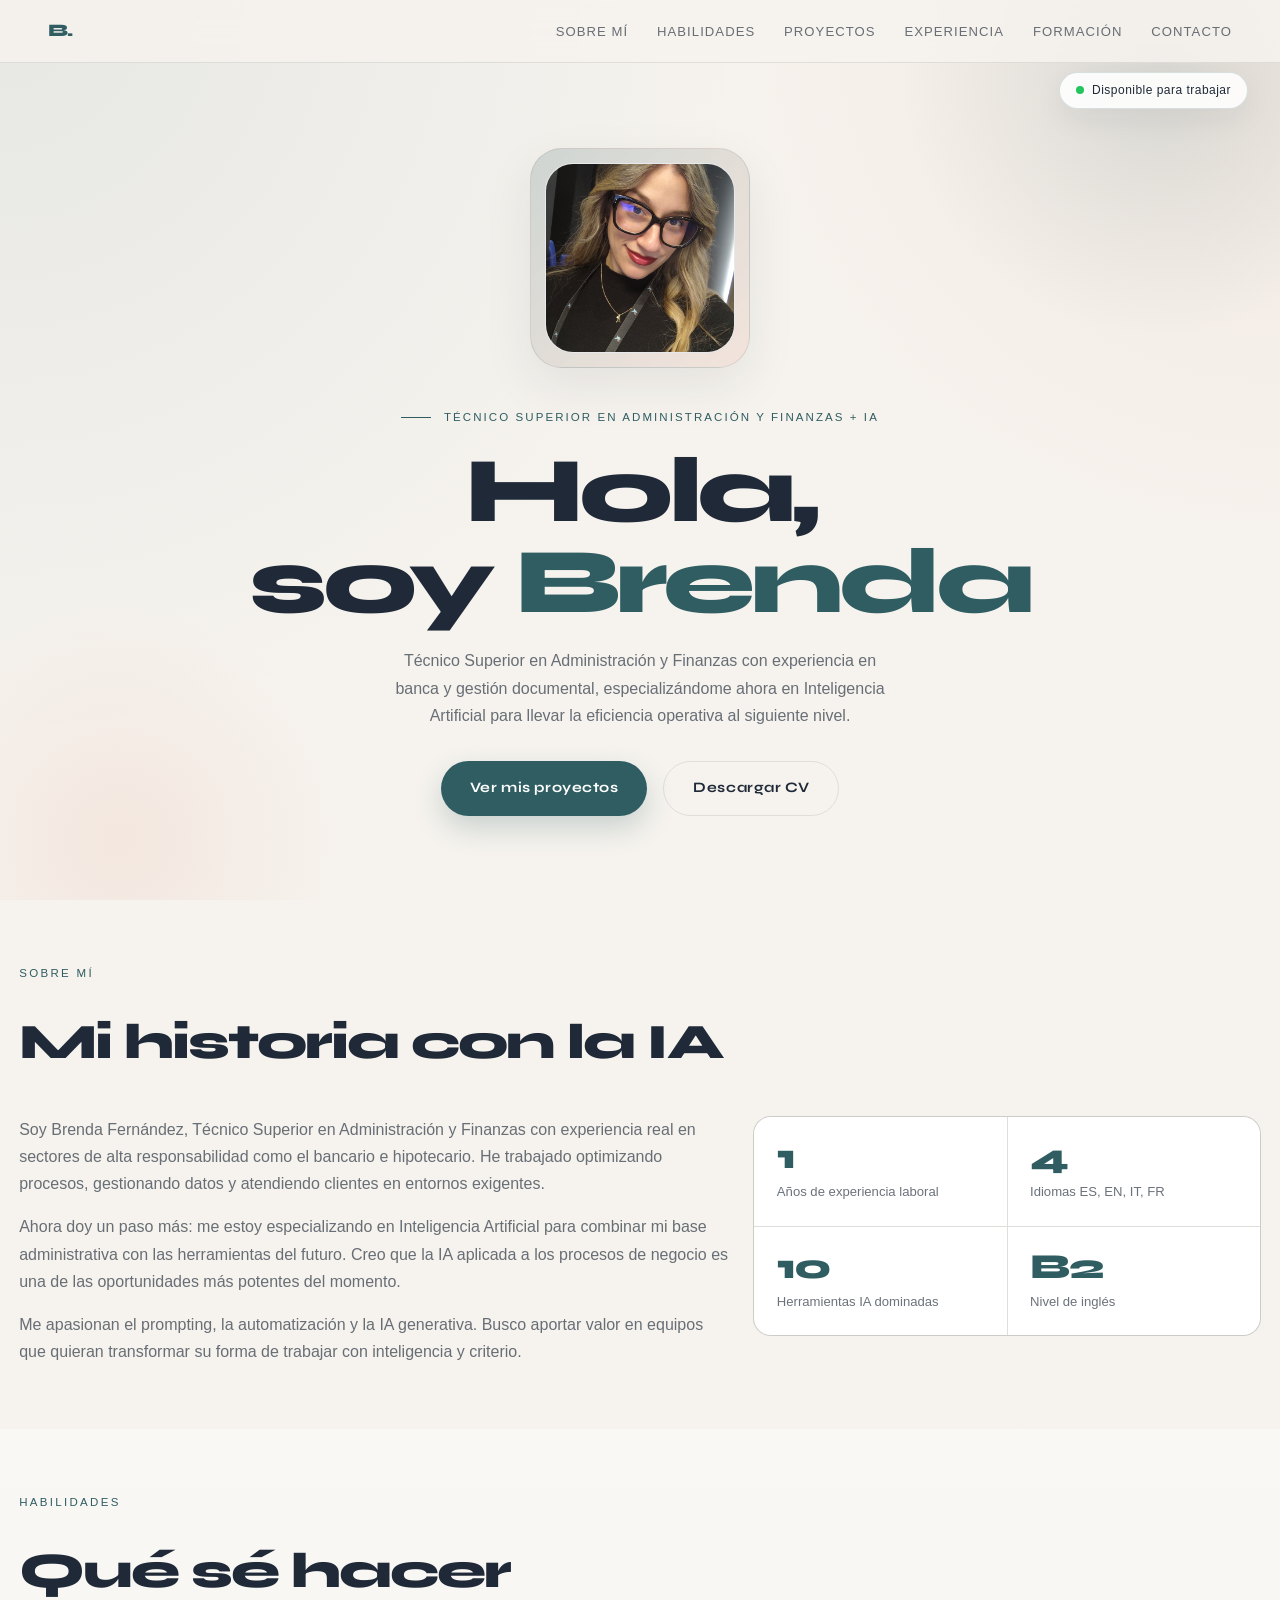
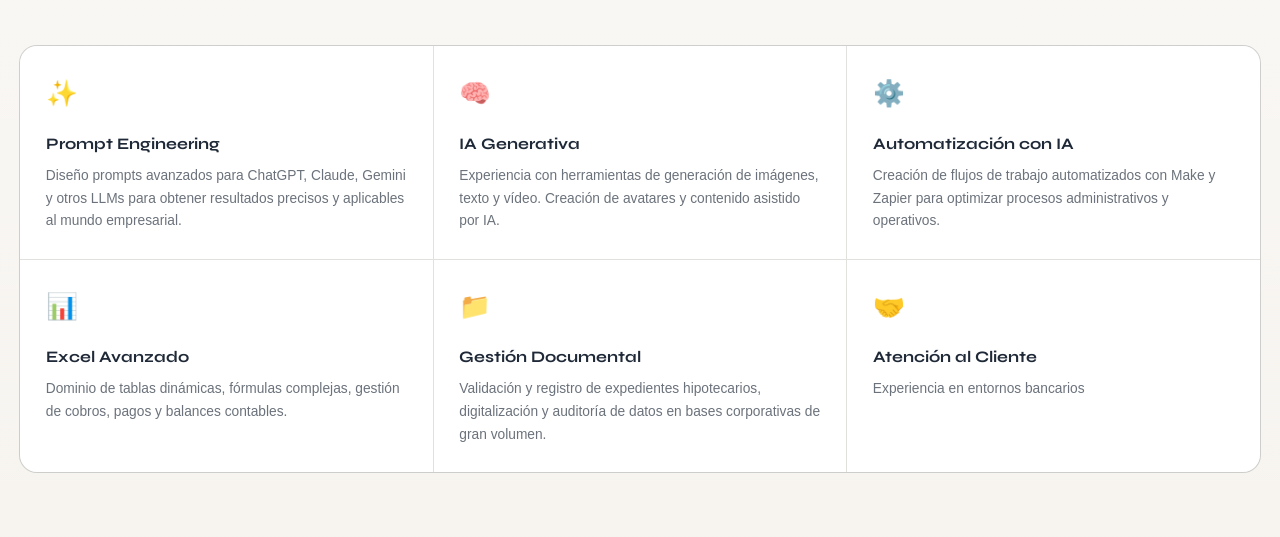
==== commit 77d07518: "Update index.html" ====
--- a/index.html
+++ b/index.html
@@ -17,13 +17,18 @@
   }
 
   :root {
-    --bg: #0a0a0f;
-    --surface: #111118;
-    --border: rgba(255,255,255,0.07);
-    --accent: #c8f060;
-    --accent2: #7b5cf0;
-    --text: #f0ede8;
-    --muted: rgba(240,237,232,0.45);
+    --bg: #f6f3ee;
+    --surface: #ffffff;
+    --surface-2: #fbf8f3;
+    --border: rgba(31,41,55,0.10);
+    --accent: #2f5d62;
+    --accent2: #d97757;
+    --accent3: #7c3aed;
+    --text: #1f2937;
+    --muted: rgba(31,41,55,0.66);
+    --soft: rgba(31,41,55,0.04);
+    --shadow: 0 18px 50px rgba(31,41,55,0.08);
+    --shadow-2: 0 10px 30px rgba(31,41,55,0.06);
     --font-head: 'Syne', sans-serif;
     --font-body: 'DM Sans', sans-serif;
   }
@@ -31,7 +36,10 @@
   html { scroll-behavior: smooth; }
 
   body {
-    background: var(--bg);
+    background:
+      radial-gradient(circle at top left, rgba(47,93,98,0.08), transparent 30%),
+      radial-gradient(circle at top right, rgba(217,119,87,0.08), transparent 25%),
+      var(--bg);
     color: var(--text);
     font-family: var(--font-body);
     font-size: 16px;
@@ -39,36 +47,142 @@
     overflow-x: hidden;
   }
 
+  a { color: inherit; }
+
+  img, video { max-width: 100%; display: block; }
+
   /* NAV */
   nav {
     position: fixed;
-    top: 0; left: 0; right: 0;
+    top: 0;
+    left: 0;
+    right: 0;
     z-index: 100;
     display: flex;
     justify-content: space-between;
     align-items: center;
-    padding: 1.2rem 3rem;
+    padding: 1rem 3rem;
+    background: rgba(246,243,238,0.86);
+    backdrop-filter: blur(16px);
     border-bottom: 1px solid var(--border);
-    background: rgba(10,10,15,0.85);
-    backdrop-filter: blur(12px);
-  }
+  }
+
   .nav-logo {
     font-family: var(--font-head);
     font-weight: 800;
     font-size: 1.1rem;
-    letter-spacing: -0.02em;
+    letter-spacing: -0.03em;
     color: var(--accent);
   }
-  .nav-links { display: flex; gap: 2rem; list-style: none; }
+
+  .nav-links {
+    display: flex;
+    gap: 1.8rem;
+    list-style: none;
+  }
+
   .nav-links a {
     color: var(--muted);
     text-decoration: none;
-    font-size: 0.85rem;
-    letter-spacing: 0.06em;
+    font-size: 0.82rem;
+    letter-spacing: 0.08em;
     text-transform: uppercase;
-    transition: color 0.2s;
-  }
-  .nav-links a:hover { color: var(--text); }
+    transition: color 0.2s, transform 0.2s;
+  }
+
+  .nav-links a:hover {
+    color: var(--text);
+    transform: translateY(-1px);
+  }
+
+  .nav-hamburger {
+    display: none;
+    flex-direction: column;
+    gap: 5px;
+    cursor: pointer;
+    padding: 4px;
+    background: none;
+    border: none;
+  }
+
+  .nav-hamburger span {
+    display: block;
+    width: 22px;
+    height: 2px;
+    background: var(--text);
+    border-radius: 2px;
+    transition: transform 0.3s, opacity 0.3s;
+  }
+
+  .nav-hamburger.open span:nth-child(1) { transform: translateY(7px) rotate(45deg); }
+  .nav-hamburger.open span:nth-child(2) { opacity: 0; }
+  .nav-hamburger.open span:nth-child(3) { transform: translateY(-7px) rotate(-45deg); }
+
+  .nav-mobile-menu {
+    display: none;
+    position: fixed;
+    top: 60px;
+    left: 0;
+    right: 0;
+    background: rgba(246,243,238,0.98);
+    backdrop-filter: blur(16px);
+    border-bottom: 1px solid var(--border);
+    padding: 1.5rem 2rem;
+    z-index: 99;
+    flex-direction: column;
+  }
+
+  .nav-mobile-menu.open { display: flex; }
+
+  .nav-mobile-menu a {
+    color: var(--text);
+    text-decoration: none;
+    font-size: 1.05rem;
+    font-family: var(--font-head);
+    font-weight: 700;
+    padding: 0.9rem 0;
+    border-bottom: 1px solid var(--border);
+  }
+
+  .nav-mobile-menu a:last-child { border-bottom: none; }
+
+  .nav-mobile-menu a:hover { color: var(--accent); }
+
+  /* BANNER */
+  .available-banner {
+    position: fixed;
+    top: 72px;
+    right: 2rem;
+    z-index: 99;
+    display: flex;
+    align-items: center;
+    gap: 0.5rem;
+    background: rgba(255,255,255,0.88);
+    border: 1px solid rgba(47,93,98,0.18);
+    border-radius: 999px;
+    padding: 0.45rem 1rem;
+    backdrop-filter: blur(12px);
+    font-size: 0.75rem;
+    color: var(--text);
+    letter-spacing: 0.04em;
+    box-shadow: var(--shadow-2);
+  }
+
+  .available-dot {
+    width: 8px;
+    height: 8px;
+    border-radius: 50%;
+    background: #22c55e;
+    box-shadow: 0 0 0 0 rgba(34,197,94,0.5);
+    animation: pulse-dot 2s infinite;
+    flex-shrink: 0;
+  }
+
+  @keyframes pulse-dot {
+    0% { box-shadow: 0 0 0 0 rgba(34,197,94,0.5); }
+    70% { box-shadow: 0 0 0 7px rgba(34,197,94,0); }
+    100% { box-shadow: 0 0 0 0 rgba(34,197,94,0); }
+  }
 
   /* HERO */
   .hero {
@@ -83,32 +197,31 @@
     overflow: hidden;
     gap: 2.5rem;
   }
-  @media (min-width: 769px) {
-    .hero {
-      flex-direction: row;
-      text-align: left;
-      padding: 7rem 3rem 4rem;
-      gap: 0;
-    }
-  }
+
   .hero::before {
     content: '';
     position: absolute;
-    top: -200px; right: -200px;
-    width: 600px; height: 600px;
+    top: -180px;
+    right: -140px;
+    width: 520px;
+    height: 520px;
     border-radius: 50%;
-    background: radial-gradient(circle, rgba(123,92,240,0.18) 0%, transparent 70%);
+    background: radial-gradient(circle, rgba(47,93,98,0.14) 0%, transparent 70%);
     pointer-events: none;
   }
+
   .hero::after {
     content: '';
     position: absolute;
-    bottom: -100px; left: 30%;
-    width: 400px; height: 400px;
+    bottom: -180px;
+    left: -120px;
+    width: 480px;
+    height: 480px;
     border-radius: 50%;
-    background: radial-gradient(circle, rgba(200,240,96,0.08) 0%, transparent 70%);
+    background: radial-gradient(circle, rgba(217,119,87,0.10) 0%, transparent 70%);
     pointer-events: none;
   }
+
   .hero-text {
     position: relative;
     z-index: 1;
@@ -117,11 +230,9 @@
     flex-direction: column;
     align-items: center;
   }
-  @media (min-width: 769px) {
-    .hero-text { flex: 1; align-items: flex-start; }
-  }
+
   .hero-eyebrow {
-    font-size: 0.7rem;
+    font-size: 0.72rem;
     letter-spacing: 0.18em;
     text-transform: uppercase;
     color: var(--accent);
@@ -131,57 +242,60 @@
     gap: 0.8rem;
     justify-content: center;
   }
-  @media (min-width: 769px) {
-    .hero-eyebrow { justify-content: flex-start; font-size: 0.75rem; margin-bottom: 1.5rem; }
-  }
+
   .hero-eyebrow::before {
     content: '';
     display: inline-block;
-    width: 28px; height: 1px;
+    width: 30px;
+    height: 1px;
     background: var(--accent);
   }
+
   h1 {
     font-family: var(--font-head);
-    font-size: clamp(2.5rem, 10vw, 5.5rem);
+    font-size: clamp(2.6rem, 10vw, 5.8rem);
     font-weight: 800;
-    line-height: 1;
-    letter-spacing: -0.04em;
+    line-height: 0.98;
+    letter-spacing: -0.05em;
     margin-bottom: 1.2rem;
-  }
+    max-width: 900px;
+  }
+
   h1 span {
-    color: transparent;
-    -webkit-text-stroke: 1.5px rgba(200,240,96,0.6);
-  }
+    color: var(--accent);
+  }
+
   .hero-desc {
-    font-size: 0.95rem;
-    color: var(--muted);
-    max-width: 420px;
+    font-size: 1rem;
+    color: var(--muted);
+    max-width: 520px;
     margin-bottom: 2rem;
-    font-weight: 300;
-    text-align: center;
-  }
-  @media (min-width: 769px) {
-    .hero-desc { font-size: 1.05rem; text-align: left; margin-bottom: 2.5rem; }
-  }
+    font-weight: 400;
+  }
+
   .hero-cta {
     display: inline-flex;
     align-items: center;
     gap: 0.6rem;
     background: var(--accent);
-    color: #0a0a0f;
-    padding: 0.85rem 2rem;
-    border-radius: 2px;
+    color: #fff;
+    padding: 0.9rem 1.8rem;
+    border-radius: 999px;
     font-family: var(--font-head);
     font-weight: 700;
     font-size: 0.9rem;
     letter-spacing: 0.04em;
     text-decoration: none;
-    transition: transform 0.2s, box-shadow 0.2s;
-  }
+    transition: transform 0.2s, box-shadow 0.2s, background 0.2s;
+    box-shadow: 0 12px 28px rgba(47,93,98,0.22);
+  }
+
   .hero-cta:hover {
     transform: translateY(-2px);
-    box-shadow: 0 12px 30px rgba(200,240,96,0.25);
-  }
+    box-shadow: 0 16px 34px rgba(47,93,98,0.26);
+    background: #254b4f;
+  }
+
   .hero-visual {
     display: flex;
     justify-content: center;
@@ -191,121 +305,144 @@
     width: 100%;
     order: -1;
   }
-  @media (min-width: 769px) {
-    .hero-visual { flex: 1; order: 0; }
-  }
+
   .orb {
-    width: 200px; height: 200px;
-    border-radius: 50%;
-    background: conic-gradient(from 180deg at 50% 50%,
-      #7b5cf0 0deg, #c8f060 120deg, #7b5cf0 240deg, #c8f060 360deg);
-    filter: blur(60px);
-    opacity: 0.5;
-    animation: spin 12s linear infinite;
-  }
-  @media (min-width: 769px) {
-    .orb { width: 320px; height: 320px; }
-  }
+    width: 220px;
+    height: 220px;
+    border-radius: 32px;
+    background: linear-gradient(135deg, rgba(47,93,98,0.18), rgba(217,119,87,0.12));
+    border: 1px solid var(--border);
+    box-shadow: var(--shadow);
+    display: flex;
+    align-items: center;
+    justify-content: center;
+    overflow: hidden;
+  }
+
   .orb-inner {
-    position: absolute;
-    width: 150px; height: 150px;
-    border-radius: 50%;
+    width: 190px;
+    height: 190px;
+    border-radius: 28px;
     background: var(--surface);
     display: flex;
     align-items: center;
     justify-content: center;
     border: 1px solid var(--border);
-  }
-  @media (min-width: 769px) {
-    .orb-inner { width: 200px; height: 200px; }
-  }
-  @keyframes spin { to { transform: rotate(360deg); } }
+    overflow: hidden;
+  }
+
+  .orb-inner img {
+    width: 100%;
+    height: 100%;
+    object-fit: cover;
+  }
 
   /* SECTIONS */
   section {
-    padding: 3rem 1.2rem;
+    padding: 4rem 1.2rem;
     width: 100%;
     box-sizing: border-box;
   }
-  @media (min-width: 769px) {
-    section { padding: 6rem 3rem; }
-  }
+
   .section-label {
-    font-size: 0.7rem;
+    font-size: 0.72rem;
     letter-spacing: 0.2em;
     text-transform: uppercase;
     color: var(--accent);
     margin-bottom: 1rem;
   }
+
   h2 {
     font-family: var(--font-head);
-    font-size: clamp(1.8rem, 6vw, 3rem);
+    font-size: clamp(1.8rem, 6vw, 3.1rem);
     font-weight: 800;
-    letter-spacing: -0.03em;
+    letter-spacing: -0.04em;
     margin-bottom: 2rem;
   }
-  @media (min-width: 769px) {
-    h2 { margin-bottom: 3rem; }
-  }
-
-  /* SOBRE MÍ */
+
+  .about-grid,
+  .tools-categories {
+    display: grid;
+    gap: 1.5rem;
+  }
+
   .about-grid {
-    display: flex;
-    flex-direction: column;
-    gap: 2rem;
-    width: 100%;
-  }
-  @media (min-width: 769px) {
-    .about-grid { flex-direction: row; gap: 4rem; align-items: start; }
-    .about-grid > * { flex: 1; }
-  }
-  .about-text { font-size: 0.95rem; color: var(--muted); font-weight: 300; }
-  @media (min-width: 769px) { .about-text { font-size: 1rem; } }
+    grid-template-columns: 1.4fr 1fr;
+    align-items: start;
+  }
+
+  .about-text {
+    font-size: 1rem;
+    color: var(--muted);
+    font-weight: 400;
+  }
+
   .about-text p + p { margin-top: 1rem; }
+
   .stats-grid {
     display: grid;
     grid-template-columns: 1fr 1fr;
     gap: 1px;
     border: 1px solid var(--border);
-  }
+    background: var(--border);
+    overflow: hidden;
+    border-radius: 18px;
+  }
+
   .stat {
-    padding: 1.5rem;
-    border: 1px solid var(--border);
+    padding: 1.4rem;
     background: var(--surface);
   }
+
   .stat-num {
     font-family: var(--font-head);
-    font-size: 2.5rem;
+    font-size: 2.2rem;
     font-weight: 800;
     color: var(--accent);
     line-height: 1;
     letter-spacing: -0.04em;
   }
-  .stat-label { font-size: 0.8rem; color: var(--muted); margin-top: 0.4rem; }
-
-  /* HABILIDADES */
-  .skills-section { background: var(--surface); }
+
+  .stat-label {
+    font-size: 0.82rem;
+    color: var(--muted);
+    margin-top: 0.4rem;
+  }
+
+  .skills-section,
+  .education-section,
+  .tools-section {
+    background: linear-gradient(180deg, rgba(255,255,255,0.4), rgba(255,255,255,0.1));
+  }
+
   .skills-grid {
     display: grid;
     grid-template-columns: repeat(3, 1fr);
     gap: 1px;
     border: 1px solid var(--border);
-  }
+    background: var(--border);
+    border-radius: 18px;
+    overflow: hidden;
+  }
+
   .skill-card {
-    padding: 2rem;
-    background: var(--bg);
-    border: 1px solid var(--border);
-    transition: background 0.3s, border-color 0.3s;
-  }
+    padding: 1.6rem;
+    background: var(--surface);
+    border: none;
+    transition: transform 0.2s, background 0.2s;
+  }
+
   .skill-card:hover {
-    background: rgba(123,92,240,0.06);
-    border-color: rgba(123,92,240,0.3);
-  }
+    transform: translateY(-2px);
+    background: var(--surface-2);
+  }
+
   .skill-icon {
-    font-size: 1.8rem;
-    margin-bottom: 1rem;
+    font-size: 1.6rem;
+    margin-bottom: 0.9rem;
     display: block;
   }
+
   .skill-name {
     font-family: var(--font-head);
     font-size: 1rem;
@@ -313,348 +450,27 @@
     margin-bottom: 0.5rem;
     color: var(--text);
   }
-  .skill-desc { font-size: 0.85rem; color: var(--muted); line-height: 1.6; }
-
-  /* PROYECTOS */
-  /* CARRUSEL COVERFLOW */
-  .carousel-outer {
-    position: relative;
-    padding: 2rem 0 3rem;
-  }
-  .carousel-track-wrap {
-    overflow: visible;
-    position: relative;
-    height: 500px;
-    display: flex;
-    align-items: center;
-    justify-content: center;
-  }
-  .projects-grid {
-    display: flex;
-    align-items: center;
-    justify-content: center;
-    position: relative;
-    width: 100%;
-    height: 100%;
-    perspective: 1400px;
-  }
-  .project-card {
-    position: absolute;
-    width: 460px;
-    height: 460px;
-    flex-shrink: 0;
-    background: var(--surface);
-    border: 1px solid var(--border);
-    border-radius: 10px;
-    overflow: hidden;
-    transition: transform 0.5s cubic-bezier(0.25,0.46,0.45,0.94),
-                opacity 0.5s ease,
-                box-shadow 0.5s ease;
-    cursor: pointer;
-    display: flex;
-    flex-direction: column;
-    padding: 1.4rem;
-  }
-
-  /* TARJETA VÍDEO */
-  .project-card.video-card {
-    width: 460px;
-    height: 460px;
-    padding: 0;
-  }
-  .video-wrapper {
-    position: relative;
-    background: #000;
-    overflow: hidden;
-    width: 100%;
-    height: 220px;
-    flex-shrink: 0;
-  }
-  .video-wrapper video {
-    width: 100%;
-    height: 100%;
-    display: block;
-    object-fit: contain;
-    background: #000;
-  }
-  .video-badge {
-    position: absolute;
-    top: 0.6rem; left: 0.6rem;
-    background: var(--accent);
-    color: #0a0a0f;
-    font-size: 0.6rem;
-    font-weight: 800;
-    letter-spacing: 0.1em;
-    text-transform: uppercase;
-    padding: 0.25rem 0.6rem;
-    border-radius: 2px;
-    z-index: 5;
-  }
-  .video-info { padding: 1rem 1.2rem; flex: 1; overflow: hidden; }
-
-  /* TARJETA ARCHIVO */
-  .project-card.file-card {}
-  .file-preview {
-    background: rgba(123,92,240,0.1);
-    border: 1px solid rgba(123,92,240,0.25);
-    border-radius: 6px;
-    padding: 0.8rem 1rem;
-    display: flex;
-    align-items: center;
-    gap: 0.8rem;
-    margin-bottom: 1rem;
-  }
-  .file-icon { font-size: 1.4rem; flex-shrink: 0; }
-  .file-meta { font-size: 0.68rem; color: var(--muted); }
-  .file-name { font-size: 0.78rem; color: var(--text); font-weight: 500; margin-bottom: 0.15rem; }
-  .download-btn {
-    display: inline-flex;
-    align-items: center;
-    gap: 0.3rem;
-    margin-top: auto;
-    padding: 0.45rem 0.9rem;
-    background: transparent;
-    border: 1px solid var(--accent);
-    color: var(--accent);
-    border-radius: 2px;
-    font-size: 0.68rem;
-    font-family: var(--font-head);
-    font-weight: 700;
-    letter-spacing: 0.08em;
-    text-decoration: none;
-    text-transform: uppercase;
-    transition: background 0.2s, color 0.2s;
-    width: fit-content;
-  }
-  .download-btn:hover { background: var(--accent); color: #0a0a0f; }
-
-  /* TIPOGRAFÍA TARJETAS */
-  .project-tag {
-    display: inline-block;
-    font-size: 0.65rem;
-    letter-spacing: 0.1em;
-    text-transform: uppercase;
-    color: var(--accent2);
-    border: 1px solid rgba(123,92,240,0.4);
-    padding: 0.15rem 0.55rem;
-    border-radius: 2px;
-    margin-bottom: 0.6rem;
-  }
-  .project-title {
-    font-family: var(--font-head);
-    font-size: 1.05rem;
-    font-weight: 700;
-    letter-spacing: -0.01em;
-    margin-bottom: 0.5rem;
-    color: var(--text);
-    line-height: 1.2;
-  }
-  .project-desc { font-size: 0.78rem; color: var(--muted); line-height: 1.5; }
-  .project-tools {
-    display: flex;
-    flex-wrap: wrap;
-    gap: 0.3rem;
-    margin-top: 0.7rem;
-  }
-  .tool-pill {
-    font-size: 0.62rem;
-    padding: 0.15rem 0.5rem;
-    background: rgba(255,255,255,0.05);
-    border-radius: 2px;
-    color: var(--muted);
-    letter-spacing: 0.02em;
-  }
-
-  /* CONTROLES CARRUSEL */
-  .carousel-controls {
-    display: flex;
-    align-items: center;
-    justify-content: center;
-    gap: 1rem;
-    margin-top: 1.5rem;
-  }
-  .carousel-btn {
-    width: 38px; height: 38px;
-    border-radius: 50%;
-    border: 1px solid var(--border);
-    background: rgba(17,17,24,0.8);
-    color: var(--text);
-    font-size: 1rem;
-    cursor: pointer;
-    display: flex;
-    align-items: center;
-    justify-content: center;
-    transition: border-color 0.2s, color 0.2s;
-    backdrop-filter: blur(8px);
-  }
-  .carousel-btn:hover { border-color: var(--accent); color: var(--accent); }
-  .carousel-btn:disabled { opacity: 0.25; cursor: default; }
-  .carousel-dots {
-    display: flex;
-    gap: 6px;
-    align-items: center;
-  }
-  .carousel-dot {
-    width: 5px; height: 5px;
-    border-radius: 50%;
-    background: rgba(255,255,255,0.2);
-    cursor: pointer;
-    transition: background 0.2s, transform 0.2s;
-  }
-  .carousel-dot.active { background: var(--accent); transform: scale(1.5); }
-
-  /* TIMELINE */
-  .education-section { background: var(--surface); }
-  .timeline { position: relative; padding-left: 2rem; }
-  .timeline::before {
-    content: '';
-    position: absolute;
-    left: 0; top: 0; bottom: 0;
-    width: 1px;
-    background: var(--border);
-  }
-  .timeline-item { position: relative; padding: 0 0 3rem 2rem; }
-  .timeline-item::before {
-    content: '';
-    position: absolute;
-    left: -2rem;
-    top: 0.4rem;
-    width: 8px; height: 8px;
-    border-radius: 50%;
-    background: var(--accent);
-    border: 2px solid var(--bg);
-    box-shadow: 0 0 0 1px var(--accent);
-    transform: translateX(-3.5px);
-  }
-  .timeline-year {
-    font-size: 0.72rem;
-    letter-spacing: 0.14em;
-    text-transform: uppercase;
-    color: var(--accent);
-    margin-bottom: 0.4rem;
-  }
-  .timeline-title {
-    font-family: var(--font-head);
-    font-size: 1.1rem;
-    font-weight: 700;
-    color: var(--text);
-    margin-bottom: 0.2rem;
-  }
-  .timeline-org { font-size: 0.85rem; color: var(--muted); margin-bottom: 0.7rem; }
-  .timeline-desc { font-size: 0.85rem; color: var(--muted); line-height: 1.6; }
-
-  /* CONTACTO */
-  .contact-section {
-    text-align: center;
-    background: var(--bg);
-    padding: 6rem 3rem;
-    position: relative;
-    overflow: hidden;
-  }
-  .contact-section h2 { margin-bottom: 1rem; }
-  .contact-section p { color: var(--muted); max-width: 440px; margin: 0 auto 3rem; font-size: 1rem; }
-  .contact-links { display: flex; justify-content: center; gap: 1rem; flex-wrap: wrap; }
-  .contact-link {
-    display: inline-flex;
-    align-items: center;
-    gap: 0.5rem;
-    padding: 0.85rem 1.8rem;
-    border: 1px solid var(--border);
-    border-radius: 2px;
-    color: var(--text);
-    text-decoration: none;
-    font-size: 0.85rem;
-    letter-spacing: 0.06em;
-    text-transform: uppercase;
-    transition: background 0.2s, border-color 0.2s, color 0.2s;
-  }
-  .contact-link:hover {
-    background: var(--accent);
-    border-color: var(--accent);
-    color: #0a0a0f;
-  }
-  .contact-link.primary {
-    background: var(--accent);
-    border-color: var(--accent);
-    color: #0a0a0f;
-    font-weight: 700;
-    font-family: var(--font-head);
-  }
-
-  /* FOOTER */
-  footer {
-    border-top: 1px solid var(--border);
-    padding: 2rem 3rem;
-    display: flex;
-    justify-content: space-between;
-    align-items: center;
-    font-size: 0.8rem;
-    color: var(--muted);
-  }
-
-  /* ANIMATIONS */
-  .fade-in { opacity: 0; transform: translateY(24px); animation: fadeUp 0.7s ease forwards; }
-  @keyframes fadeUp { to { opacity: 1; transform: translateY(0); } }
-  .delay-1 { animation-delay: 0.1s; }
-  .delay-2 { animation-delay: 0.25s; }
-  .delay-3 { animation-delay: 0.4s; }
-  .delay-4 { animation-delay: 0.55s; }
-
-  /* BANNER DISPONIBLE */
-  .available-banner {
-    position: fixed;
-    top: 72px; right: 2rem;
-    z-index: 99;
-    display: flex;
-    align-items: center;
-    gap: 0.5rem;
-    background: rgba(10,10,15,0.9);
-    border: 1px solid rgba(200,240,96,0.3);
-    border-radius: 100px;
-    padding: 0.45rem 1rem;
-    backdrop-filter: blur(12px);
-    font-size: 0.75rem;
-    color: var(--text);
-    letter-spacing: 0.04em;
-  }
-  .available-dot {
-    width: 8px; height: 8px;
-    border-radius: 50%;
-    background: #4ade80;
-    box-shadow: 0 0 0 0 rgba(74,222,128,0.6);
-    animation: pulse-dot 2s infinite;
-    flex-shrink: 0;
-  }
-  @keyframes pulse-dot {
-    0% { box-shadow: 0 0 0 0 rgba(74,222,128,0.6); }
-    70% { box-shadow: 0 0 0 7px rgba(74,222,128,0); }
-    100% { box-shadow: 0 0 0 0 rgba(74,222,128,0); }
-  }
-  @media (max-width: 768px) { 
-    .available-banner { 
-      top: 68px; 
-      right: 50%;
-      transform: translateX(50%);
-      bottom: auto;
-      font-size: 0.72rem;
-      white-space: nowrap;
-    } 
-  }
-
-  /* SECCIÓN HERRAMIENTAS */
-  .tools-section { background: var(--bg); }
+
+  .skill-desc {
+    font-size: 0.86rem;
+    color: var(--muted);
+    line-height: 1.65;
+  }
+
+  /* TOOLS */
   .tools-categories {
-    display: grid;
     grid-template-columns: 2fr 1fr 1fr;
-    gap: 1.5rem;
     align-items: start;
   }
+
   .tools-category {
     background: var(--surface);
     border: 1px solid var(--border);
-    border-radius: 10px;
+    border-radius: 18px;
     padding: 1.5rem;
-  }
+    box-shadow: var(--shadow-2);
+  }
+
   .tools-cat-label {
     font-size: 0.65rem;
     letter-spacing: 0.16em;
@@ -664,164 +480,352 @@
     padding-bottom: 0.8rem;
     border-bottom: 1px solid var(--border);
   }
+
   .tools-cat-grid {
     display: grid;
     grid-template-columns: repeat(3, 1fr);
     gap: 0.6rem;
   }
+
   .tools-category:nth-child(2) .tools-cat-grid,
   .tools-category:nth-child(3) .tools-cat-grid {
     grid-template-columns: 1fr;
   }
+
   .tool-card {
-    padding: 1rem 0.8rem;
-    background: rgba(255,255,255,0.03);
+    padding: 0.9rem 0.8rem;
+    background: var(--surface-2);
     border: 1px solid var(--border);
-    border-radius: 8px;
+    border-radius: 12px;
     display: flex;
     flex-direction: column;
     align-items: center;
     gap: 0.5rem;
-    transition: background 0.2s, transform 0.2s, border-color 0.2s;
     text-align: center;
-    cursor: default;
-  }
+  }
+
   .tool-card:hover {
-    background: rgba(200,240,96,0.06);
-    border-color: rgba(200,240,96,0.25);
-    transform: translateY(-3px);
-  }
+    border-color: rgba(47,93,98,0.25);
+    transform: translateY(-2px);
+  }
+
   .tool-logo {
-    width: 32px; height: 32px;
+    width: 32px;
+    height: 32px;
     object-fit: contain;
   }
+
   .tool-card-name {
     font-size: 0.68rem;
     color: var(--muted);
     letter-spacing: 0.03em;
   }
-  .tool-emoji { font-size: 1.6rem; line-height: 1; }
-
-  /* ICONO WRAP herramientas */
-  .tool-icon-wrap {
-    width: 44px; height: 44px;
-    border-radius: 10px;
+
+  .tool-emoji {
+    font-size: 1.6rem;
+    line-height: 1;
+  }
+
+  /* PROJECTS */
+  .carousel-outer {
+    position: relative;
+    padding: 2rem 0 3rem;
+  }
+
+  .carousel-track-wrap {
+    overflow: visible;
+    position: relative;
+    height: 500px;
     display: flex;
     align-items: center;
     justify-content: center;
+  }
+
+  .projects-grid {
+    display: flex;
+    align-items: center;
+    justify-content: center;
+    position: relative;
+    width: 100%;
+    height: 100%;
+    perspective: 1400px;
+  }
+
+  .project-card {
+    position: absolute;
+    width: 460px;
+    height: 460px;
     flex-shrink: 0;
-  }
-
-  /* MENÚ HAMBURGUESA MÓVIL */
-  .nav-hamburger {
-    display: none;
+    background: var(--surface);
+    border: 1px solid var(--border);
+    border-radius: 22px;
+    overflow: hidden;
+    transition: transform 0.5s cubic-bezier(0.25,0.46,0.45,0.94), opacity 0.5s ease, box-shadow 0.5s ease;
+    cursor: pointer;
+    display: flex;
     flex-direction: column;
-    gap: 5px;
-    cursor: pointer;
-    padding: 4px;
-    background: none;
-    border: none;
-  }
-  .nav-hamburger span {
+    padding: 1.4rem;
+    box-shadow: var(--shadow-2);
+  }
+
+  .project-card.video-card {
+    width: 460px;
+    height: 460px;
+    padding: 0;
+  }
+
+  .video-wrapper {
+    position: relative;
+    background: #000;
+    overflow: hidden;
+    width: 100%;
+    height: 220px;
+    flex-shrink: 0;
+  }
+
+  .video-wrapper video {
+    width: 100%;
+    height: 100%;
     display: block;
-    width: 22px; height: 2px;
-    background: var(--text);
-    border-radius: 2px;
-    transition: transform 0.3s, opacity 0.3s;
-  }
-  .nav-hamburger.open span:nth-child(1) { transform: translateY(7px) rotate(45deg); }
-  .nav-hamburger.open span:nth-child(2) { opacity: 0; }
-  .nav-hamburger.open span:nth-child(3) { transform: translateY(-7px) rotate(-45deg); }
-
-  .nav-mobile-menu {
-    display: none;
-    position: fixed;
-    top: 60px; left: 0; right: 0;
-    background: rgba(10,10,15,0.97);
-    backdrop-filter: blur(16px);
-    border-bottom: 1px solid var(--border);
-    padding: 1.5rem 2rem;
-    z-index: 99;
-    flex-direction: column;
-    gap: 0;
-  }
-  .nav-mobile-menu.open { display: flex; }
-  .nav-mobile-menu a {
+    object-fit: contain;
+    background: #000;
+  }
+
+  .video-badge {
+    position: absolute;
+    top: 0.6rem;
+    left: 0.6rem;
+    background: var(--accent);
+    color: #fff;
+    font-size: 0.6rem;
+    font-weight: 800;
+    letter-spacing: 0.1em;
+    text-transform: uppercase;
+    padding: 0.25rem 0.6rem;
+    border-radius: 999px;
+    z-index: 5;
+  }
+
+  .video-info {
+    padding: 1rem 1.2rem;
+    flex: 1;
+    overflow: hidden;
+  }
+
+  .file-preview {
+    background: rgba(47,93,98,0.08);
+    border: 1px solid rgba(47,93,98,0.16);
+    border-radius: 14px;
+    padding: 0.85rem 1rem;
+    display: flex;
+    align-items: center;
+    gap: 0.8rem;
+    margin-bottom: 1rem;
+  }
+
+  .file-icon {
+    font-size: 1.4rem;
+    flex-shrink: 0;
+  }
+
+  .file-meta {
+    font-size: 0.68rem;
+    color: var(--muted);
+  }
+
+  .file-name {
+    font-size: 0.78rem;
     color: var(--text);
-    text-decoration: none;
-    font-size: 1.1rem;
+    font-weight: 600;
+    margin-bottom: 0.15rem;
+  }
+
+  .project-tag {
+    display: inline-block;
+    font-size: 0.65rem;
+    letter-spacing: 0.1em;
+    text-transform: uppercase;
+    color: var(--accent);
+    border: 1px solid rgba(47,93,98,0.25);
+    padding: 0.18rem 0.6rem;
+    border-radius: 999px;
+    margin-bottom: 0.7rem;
+    background: rgba(47,93,98,0.06);
+  }
+
+  .project-title {
+    font-family: var(--font-head);
+    font-size: 1.08rem;
+    font-weight: 700;
+    letter-spacing: -0.02em;
+    margin-bottom: 0.5rem;
+    color: var(--text);
+    line-height: 1.2;
+  }
+
+  .project-desc {
+    font-size: 0.8rem;
+    color: var(--muted);
+    line-height: 1.55;
+  }
+
+  .project-tools {
+    display: flex;
+    flex-wrap: wrap;
+    gap: 0.35rem;
+    margin-top: 0.85rem;
+  }
+
+  .tool-pill {
+    font-size: 0.62rem;
+    padding: 0.18rem 0.55rem;
+    background: rgba(31,41,55,0.05);
+    border: 1px solid var(--border);
+    border-radius: 999px;
+    color: var(--muted);
+    letter-spacing: 0.02em;
+  }
+
+  .download-btn {
+    display: inline-flex;
+    align-items: center;
+    gap: 0.35rem;
+    margin-top: auto;
+    padding: 0.5rem 0.95rem;
+    background: var(--accent);
+    border: 1px solid var(--accent);
+    color: #fff;
+    border-radius: 999px;
+    font-size: 0.68rem;
     font-family: var(--font-head);
     font-weight: 700;
-    padding: 0.9rem 0;
-    border-bottom: 1px solid var(--border);
-    letter-spacing: 0.02em;
-    transition: color 0.2s;
-  }
-  .nav-mobile-menu a:last-child { border-bottom: none; }
-  .nav-mobile-menu a:hover { color: var(--accent); }
-
-  @media (max-width: 768px) {
-    /* EVITAR DESBORDAMIENTO */
-    * { max-width: 100vw; }
-    html, body { width: 100%; overflow-x: hidden; }
-    section { overflow: hidden; }
-
-    /* NAV */
-    nav { padding: 1rem 1.5rem; }
-    .nav-links { display: none; }
-    .nav-hamburger { display: flex; }
-
-    /* BANNER */
-    .available-banner {
-      top: 64px;
-      right: 50%;
-      transform: translateX(50%);
-      bottom: auto;
-      font-size: 0.7rem;
-      white-space: nowrap;
-    }
-
-    /* STATS */
-    .stats-grid { grid-template-columns: 1fr 1fr; }
-    .stat-num { font-size: 2rem; }
-
-    /* HABILIDADES */
-    .skills-grid { grid-template-columns: 1fr 1fr; }
-    .skill-card { padding: 1.2rem; }
-    .skill-name { font-size: 0.85rem; }
-    .skill-desc { font-size: 0.75rem; }
-
-    /* HERRAMIENTAS */
-    .tools-categories { grid-template-columns: 1fr; gap: 1rem; }
-    .tools-cat-grid { grid-template-columns: repeat(3, 1fr) !important; }
-
-    /* PROYECTOS */
-    .carousel-outer { overflow: hidden; width: 100%; }
-    .carousel-track-wrap { height: 520px; overflow: hidden; }
-    .projects-grid { overflow: visible; }
-    .project-card {
-      width: 88vw !important;
-      max-width: 88vw !important;
-      height: auto !important;
-      min-height: 360px;
-    }
-    .project-card.video-card {
-      width: 88vw !important;
-      max-width: 88vw !important;
-      height: auto !important;
-    }
-    .video-wrapper { height: 200px; }
-
-    /* FORMACIÓN */
-    .certs-grid { grid-template-columns: 1fr; }
-
-    /* CONTACTO */
-    .contact-section { padding: 4rem 1.2rem; }
-    .contact-links { flex-direction: column; align-items: center; }
-    .contact-link { width: 100%; max-width: 320px; justify-content: center; }
-
-    /* FOOTER */
-    footer { flex-direction: column; gap: 0.8rem; text-align: center; padding: 1.5rem 1.2rem; }
+    letter-spacing: 0.08em;
+    text-decoration: none;
+    text-transform: uppercase;
+    width: fit-content;
+  }
+
+  .download-btn:hover {
+    background: #254b4f;
+    border-color: #254b4f;
+  }
+
+  .carousel-controls {
+    display: flex;
+    align-items: center;
+    justify-content: center;
+    gap: 1rem;
+    margin-top: 1.5rem;
+  }
+
+  .carousel-btn {
+    width: 40px;
+    height: 40px;
+    border-radius: 50%;
+    border: 1px solid var(--border);
+    background: rgba(255,255,255,0.75);
+    color: var(--text);
+    font-size: 1rem;
+    cursor: pointer;
+    display: flex;
+    align-items: center;
+    justify-content: center;
+    transition: border-color 0.2s, color 0.2s, transform 0.2s;
+    backdrop-filter: blur(8px);
+  }
+
+  .carousel-btn:hover {
+    border-color: var(--accent);
+    color: var(--accent);
+    transform: translateY(-1px);
+  }
+
+  .carousel-btn:disabled {
+    opacity: 0.25;
+    cursor: default;
+  }
+
+  .carousel-dots {
+    display: flex;
+    gap: 6px;
+    align-items: center;
+  }
+
+  .carousel-dot {
+    width: 6px;
+    height: 6px;
+    border-radius: 50%;
+    background: rgba(31,41,55,0.18);
+    cursor: pointer;
+    transition: background 0.2s, transform 0.2s;
+  }
+
+  .carousel-dot.active {
+    background: var(--accent);
+    transform: scale(1.5);
+  }
+
+  /* TIMELINE */
+  .timeline {
+    position: relative;
+    padding-left: 2rem;
+  }
+
+  .timeline::before {
+    content: '';
+    position: absolute;
+    left: 0;
+    top: 0;
+    bottom: 0;
+    width: 1px;
+    background: var(--border);
+  }
+
+  .timeline-item {
+    position: relative;
+    padding: 0 0 3rem 2rem;
+  }
+
+  .timeline-item::before {
+    content: '';
+    position: absolute;
+    left: -2rem;
+    top: 0.4rem;
+    width: 10px;
+    height: 10px;
+    border-radius: 50%;
+    background: var(--accent);
+    border: 2px solid var(--bg);
+    box-shadow: 0 0 0 1px var(--accent);
+    transform: translateX(-4px);
+  }
+
+  .timeline-year {
+    font-size: 0.72rem;
+    letter-spacing: 0.14em;
+    text-transform: uppercase;
+    color: var(--accent);
+    margin-bottom: 0.4rem;
+  }
+
+  .timeline-title {
+    font-family: var(--font-head);
+    font-size: 1.1rem;
+    font-weight: 700;
+    color: var(--text);
+    margin-bottom: 0.2rem;
+  }
+
+  .timeline-org {
+    font-size: 0.85rem;
+    color: var(--muted);
+    margin-bottom: 0.7rem;
+  }
+
+  .timeline-desc {
+    font-size: 0.86rem;
+    color: var(--muted);
+    line-height: 1.65;
   }
 
   /* CERTIFICADOS */
@@ -835,21 +839,24 @@
     align-items: center;
     gap: 0.8rem;
   }
+
   .certs-subtitle::after {
     content: '';
     flex: 1;
     height: 1px;
     background: var(--border);
   }
+
   .certs-grid {
     display: grid;
     grid-template-columns: repeat(auto-fit, minmax(280px, 1fr));
     gap: 1rem;
   }
+
   .cert-card {
-    background: var(--bg);
+    background: var(--surface);
     border: 1px solid var(--border);
-    border-radius: 8px;
+    border-radius: 18px;
     padding: 1.5rem;
     display: flex;
     flex-direction: column;
@@ -857,39 +864,57 @@
     transition: border-color 0.3s, transform 0.2s;
     position: relative;
     overflow: hidden;
-  }
+    box-shadow: var(--shadow-2);
+  }
+
   .cert-card::before {
     content: '';
     position: absolute;
-    top: 0; left: 0; right: 0;
+    top: 0;
+    left: 0;
+    right: 0;
     height: 3px;
-    background: linear-gradient(90deg, #0078d4, #00bcf2);
-  }
+    background: linear-gradient(90deg, var(--accent), var(--accent2));
+  }
+
   .cert-card:hover {
-    border-color: rgba(0,120,212,0.4);
+    border-color: rgba(47,93,98,0.35);
     transform: translateY(-3px);
   }
+
   .cert-header {
     display: flex;
     align-items: center;
     gap: 1rem;
   }
+
   .cert-logo-wrap {
-    width: 48px; height: 48px;
-    border-radius: 8px;
-    background: #0078d4;
+    width: 48px;
+    height: 48px;
+    border-radius: 14px;
+    background: var(--accent);
     display: flex;
     align-items: center;
     justify-content: center;
     flex-shrink: 0;
-    font-size: 1.4rem;
-  }
+    font-size: 1.2rem;
+    overflow: hidden;
+  }
+
+  .cert-logo-wrap img {
+    width: 42px;
+    height: 42px;
+    object-fit: contain;
+    border-radius: 50%;
+  }
+
   .cert-issuer {
     font-size: 0.72rem;
     color: var(--muted);
     letter-spacing: 0.04em;
     text-transform: uppercase;
   }
+
   .cert-name {
     font-family: var(--font-head);
     font-size: 1rem;
@@ -897,51 +922,327 @@
     color: var(--text);
     line-height: 1.3;
   }
+
   .cert-meta {
     display: flex;
     flex-wrap: wrap;
     gap: 0.5rem;
   }
+
   .cert-pill {
     font-size: 0.68rem;
     padding: 0.2rem 0.6rem;
-    border-radius: 100px;
-    background: rgba(0,120,212,0.12);
-    color: #60b4ff;
-    border: 1px solid rgba(0,120,212,0.25);
-  }
+    border-radius: 999px;
+    background: rgba(47,93,98,0.10);
+    color: var(--accent);
+    border: 1px solid rgba(47,93,98,0.18);
+  }
+
   .cert-serial {
     font-size: 0.62rem;
     color: var(--muted);
     letter-spacing: 0.04em;
     margin-top: auto;
   }
+
   .cert-btn {
     display: inline-flex;
     align-items: center;
     gap: 0.4rem;
     padding: 0.5rem 1rem;
-    background: rgba(0,120,212,0.1);
-    border: 1px solid rgba(0,120,212,0.3);
-    color: #60b4ff;
-    border-radius: 4px;
+    background: rgba(47,93,98,0.1);
+    border: 1px solid rgba(47,93,98,0.2);
+    color: var(--accent);
+    border-radius: 999px;
     font-size: 0.72rem;
     font-family: var(--font-head);
     font-weight: 700;
     letter-spacing: 0.06em;
     text-decoration: none;
     text-transform: uppercase;
-    transition: background 0.2s, color 0.2s;
     width: fit-content;
   }
+
+  .cert-btn:hover {
+    background: var(--accent);
+    color: #fff;
+  }
+
   .cert-card.make-card::before {
-    background: linear-gradient(90deg, #6a39c9, #a259ff);
+    background: linear-gradient(90deg, #7c3aed, #a855f7);
+  }
+
+  /* CONTACT */
+  .contact-section {
+    text-align: center;
+    background: linear-gradient(180deg, rgba(255,255,255,0.35), rgba(255,255,255,0.15));
+    padding: 6rem 1.2rem;
+    position: relative;
+    overflow: hidden;
+  }
+
+  .contact-section h2 { margin-bottom: 1rem; }
+
+  .contact-section p {
+    color: var(--muted);
+    max-width: 460px;
+    margin: 0 auto 2.5rem;
+    font-size: 1rem;
+  }
+
+  .contact-links {
+    display: flex;
+    justify-content: center;
+    gap: 1rem;
+    flex-wrap: wrap;
+  }
+
+  .contact-link {
+    display: inline-flex;
+    align-items: center;
+    gap: 0.5rem;
+    padding: 0.85rem 1.5rem;
+    border: 1px solid var(--border);
+    border-radius: 999px;
+    color: var(--text);
+    text-decoration: none;
+    font-size: 0.85rem;
+    letter-spacing: 0.06em;
+    text-transform: uppercase;
+    transition: background 0.2s, border-color 0.2s, color 0.2s, transform 0.2s;
+    background: rgba(255,255,255,0.65);
+  }
+
+  .contact-link:hover {
+    background: var(--accent);
+    border-color: var(--accent);
+    color: #fff;
+    transform: translateY(-2px);
+  }
+
+  .contact-link.primary {
+    background: var(--accent);
+    border-color: var(--accent);
+    color: #fff;
+    font-weight: 700;
+    font-family: var(--font-head);
+  }
+
+  /* FOOTER */
+  footer {
+    border-top: 1px solid var(--border);
+    padding: 2rem 3rem;
+    display: flex;
+    justify-content: space-between;
+    align-items: center;
+    font-size: 0.8rem;
+    color: var(--muted);
+    background: rgba(255,255,255,0.35);
+  }
+
+  /* ANIMATIONS */
+  .fade-in {
+    opacity: 0;
+    transform: translateY(24px);
+    animation: fadeUp 0.7s ease forwards;
+  }
+
+  @keyframes fadeUp {
+    to {
+      opacity: 1;
+      transform: translateY(0);
+    }
+  }
+
+  .delay-1 { animation-delay: 0.1s; }
+  .delay-2 { animation-delay: 0.25s; }
+  .delay-3 { animation-delay: 0.4s; }
+  .delay-4 { animation-delay: 0.55s; }
+
+  @media min-width: 769px {
+    .hero {
+      flex-direction: row;
+      text-align: left;
+      padding: 7rem 3rem 4rem;
+      gap: 0;
+    }
+
+    .hero-text {
+      flex: 1;
+      align-items: flex-start;
+    }
+
+    .hero-eyebrow {
+      justify-content: flex-start;
+    }
+
+    .hero-desc {
+      text-align: left;
+      margin-bottom: 2.5rem;
+    }
+
+    .hero-visual {
+      flex: 1;
+      order: 0;
+    }
+
+    section {
+      padding: 6rem 3rem;
+    }
+
+    .about-grid {
+      grid-template-columns: 1.4fr 1fr;
+      gap: 4rem;
+    }
+
+    .stats-grid {
+      grid-template-columns: 1fr 1fr;
+    }
+  }
+
+  @media max-width: 768px {
+    html, body {
+      width: 100%;
+      overflow-x: hidden;
+    }
+
+    section {
+      overflow: hidden;
+      padding: 4rem 1rem;
+    }
+
+    nav {
+      padding: 1rem 1.2rem;
+    }
+
+    .nav-links {
+      display: none;
+    }
+
+    .nav-hamburger {
+      display: flex;
+    }
+
+    .available-banner {
+      top: 64px;
+      right: 50%;
+      transform: translateX(50%);
+      font-size: 0.7rem;
+      white-space: nowrap;
+    }
+
+    .hero {
+      padding-top: 8.5rem;
+    }
+
+    .hero-desc {
+      font-size: 0.95rem;
+    }
+
+    .orb {
+      width: 190px;
+      height: 190px;
+    }
+
+    .orb-inner {
+      width: 165px;
+      height: 165px;
+    }
+
+    .about-grid {
+      grid-template-columns: 1fr;
+      gap: 1.5rem;
+    }
+
+    .skills-grid {
+      grid-template-columns: 1fr 1fr;
+    }
+
+    .tools-categories {
+      grid-template-columns: 1fr;
+      gap: 1rem;
+    }
+
+    .tools-cat-grid {
+      grid-template-columns: repeat(3, 1fr) !important;
+    }
+
+    .carousel-outer {
+      overflow: hidden;
+      width: 100%;
+    }
+
+    .carousel-track-wrap {
+      height: 520px;
+      overflow: hidden;
+    }
+
+    .projects-grid {
+      overflow: visible;
+    }
+
+    .project-card,
+    .project-card.video-card {
+      width: 88vw !important;
+      max-width: 88vw !important;
+      height: auto !important;
+      min-height: 360px;
+    }
+
+    .project-card.video-card {
+      min-height: auto;
+    }
+
+    .video-wrapper {
+      height: 200px;
+    }
+
+    .timeline {
+      padding-left: 1.2rem;
+    }
+
+    .timeline-item {
+      padding-left: 1.4rem;
+    }
+
+    .contact-section {
+      padding: 4rem 1rem;
+    }
+
+    .contact-links {
+      flex-direction: column;
+      align-items: center;
+    }
+
+    .contact-link {
+      width: 100%;
+      max-width: 320px;
+      justify-content: center;
+    }
+
+    footer {
+      flex-direction: column;
+      gap: 0.8rem;
+      text-align: center;
+      padding: 1.5rem 1rem;
+    }
+
+    .stats-grid {
+      grid-template-columns: 1fr 1fr;
+    }
+
+    .skills-grid {
+      grid-template-columns: 1fr 1fr;
+    }
+
+    .tools-cat-grid {
+      grid-template-columns: repeat(3, 1fr);
+    }
   }
 </style>
 </head>
 <body>
 
-<!-- BANNER DISPONIBLE -->
 <div class="available-banner">
   <span class="available-dot"></span>
   Disponible para trabajar
@@ -973,27 +1274,28 @@
 
 <section class="hero">
   <div class="hero-text">
-    <div class="hero-eyebrow fade-in">Técnico Superior en Administración y Finanzas · IA</div>
-    <h1 class="fade-in delay-1">Hola,<br>soy <span>Brenda</span></h1>
-    <p class="hero-desc fade-in delay-2">Técnico Superior en Administración y Finanzas con experiencia en banca y gestión documental, especializándome ahora en Inteligencia Artificial para llevar la eficiencia operativa al siguiente nivel.</p>
+    <div class="hero-eyebrow fade-in">Técnico Superior en Administración y Finanzas + IA</div>
+    <h1 class="fade-in delay-1">Hola, <br>soy <span>Brenda</span></h1>
+    <p class="hero-desc fade-in delay-2">
+      Técnico Superior en Administración y Finanzas con experiencia en banca y gestión documental, especializándome ahora en Inteligencia Artificial para llevar la eficiencia operativa al siguiente nivel.
+    </p>
     <div style="display:flex; gap:1rem; flex-wrap:wrap;" class="fade-in delay-3">
-      <a href="#proyectos" class="hero-cta">Ver mis proyectos →</a>
-      <a href="https://brenda-fernandez02.github.io/Portfolio.Brenda.Fernandez/Brenda_Fernandez_Administrativa.pdf" target="_blank" class="hero-cta" style="background:transparent; border:1px solid var(--border); color:var(--text);">↓ Descargar CV</a>
+      <a href="#proyectos" class="hero-cta">Ver mis proyectos</a>
+      <a href="https://brenda-fernandez02.github.io/Portfolio.Brenda.Fernandez/BrendaFernandezAdministrativa.pdf" target="_blank" class="hero-cta" style="background:transparent; color:var(--text); border:1px solid var(--border); box-shadow:none;">Descargar CV</a>
     </div>
   </div>
+
   <div class="hero-visual fade-in delay-4">
-    <div class="orb"></div>
-    <div class="orb-inner" style="overflow:hidden; padding:0;">
-      <img src="https://brenda-fernandez02.github.io/Portfolio.Brenda.Fernandez/foto.jpg"
-           alt="Brenda Fernández"
-           style="width:100%; height:100%; object-fit:cover; border-radius:50%;"
-           onerror="this.style.display='none'; this.parentElement.innerHTML='<span style=\'font-family:var(--font-head);font-size:4rem;font-weight:800;color:var(--accent);letter-spacing:-0.05em;\'>B.</span>'">
+    <div class="orb">
+      <div class="orb-inner" style="overflow:hidden;">
+        <img src="https://brenda-fernandez02.github.io/Portfolio.Brenda.Fernandez/foto.jpg" alt="Brenda Fernández" onerror="this.style.display='none'; this.parentElement.innerHTML='<span style=&quot;font-family:var(--font-head);font-size:4rem;font-weight:800;color:var(--accent);&quot;>B.</span>';">
+      </div>
     </div>
   </div>
 </section>
 
 <section id="sobre-mi">
-  <div class="section-label">— Sobre mí</div>
+  <div class="section-label">Sobre mí</div>
   <h2>Mi historia con la IA</h2>
   <div class="about-grid">
     <div class="about-text">
@@ -1001,519 +1303,58 @@
       <p>Ahora doy un paso más: me estoy especializando en Inteligencia Artificial para combinar mi base administrativa con las herramientas del futuro. Creo que la IA aplicada a los procesos de negocio es una de las oportunidades más potentes del momento.</p>
       <p>Me apasionan el prompting, la automatización y la IA generativa. Busco aportar valor en equipos que quieran transformar su forma de trabajar con inteligencia y criterio.</p>
     </div>
-    <div>
-      <div class="stats-grid">
-        <div class="stat">
-          <div class="stat-num">1+</div>
-          <div class="stat-label">Años de experiencia laboral</div>
-        </div>
-        <div class="stat">
-          <div class="stat-num">4</div>
-          <div class="stat-label">Idiomas: ES, EN, IT, FR</div>
-        </div>
-        <div class="stat">
-          <div class="stat-num">10+</div>
-          <div class="stat-label">Herramientas IA dominadas</div>
-        </div>
-        <div class="stat">
-          <div class="stat-num">B2</div>
-          <div class="stat-label">Nivel de inglés</div>
-        </div>
+
+    <div class="stats-grid">
+      <div class="stat">
+        <div class="stat-num">1</div>
+        <div class="stat-label">Años de experiencia laboral</div>
+      </div>
+      <div class="stat">
+        <div class="stat-num">4</div>
+        <div class="stat-label">Idiomas ES, EN, IT, FR</div>
+      </div>
+      <div class="stat">
+        <div class="stat-num">10</div>
+        <div class="stat-label">Herramientas IA dominadas</div>
+      </div>
+      <div class="stat">
+        <div class="stat-num">B2</div>
+        <div class="stat-label">Nivel de inglés</div>
       </div>
     </div>
   </div>
 </section>
 
 <section id="habilidades" class="skills-section">
-  <div class="section-label">— Habilidades</div>
+  <div class="section-label">Habilidades</div>
   <h2>Qué sé hacer</h2>
   <div class="skills-grid">
     <div class="skill-card">
-      <span class="skill-icon">✦</span>
+      <span class="skill-icon">✨</span>
       <div class="skill-name">Prompt Engineering</div>
       <div class="skill-desc">Diseño prompts avanzados para ChatGPT, Claude, Gemini y otros LLMs para obtener resultados precisos y aplicables al mundo empresarial.</div>
     </div>
     <div class="skill-card">
-      <span class="skill-icon">◈</span>
+      <span class="skill-icon">🧠</span>
       <div class="skill-name">IA Generativa</div>
       <div class="skill-desc">Experiencia con herramientas de generación de imágenes, texto y vídeo. Creación de avatares y contenido asistido por IA.</div>
     </div>
     <div class="skill-card">
-      <span class="skill-icon">⬡</span>
+      <span class="skill-icon">⚙️</span>
       <div class="skill-name">Automatización con IA</div>
       <div class="skill-desc">Creación de flujos de trabajo automatizados con Make y Zapier para optimizar procesos administrativos y operativos.</div>
     </div>
     <div class="skill-card">
-      <span class="skill-icon">◎</span>
+      <span class="skill-icon">📊</span>
       <div class="skill-name">Excel Avanzado</div>
       <div class="skill-desc">Dominio de tablas dinámicas, fórmulas complejas, gestión de cobros, pagos y balances contables.</div>
     </div>
     <div class="skill-card">
-      <span class="skill-icon">❖</span>
+      <span class="skill-icon">📁</span>
       <div class="skill-name">Gestión Documental</div>
       <div class="skill-desc">Validación y registro de expedientes hipotecarios, digitalización y auditoría de datos en bases corporativas de gran volumen.</div>
     </div>
     <div class="skill-card">
-      <span class="skill-icon">◑</span>
+      <span class="skill-icon">🤝</span>
       <div class="skill-name">Atención al Cliente</div>
-      <div class="skill-desc">Experiencia en entornos bancarios y de captación. Comunicación asertiva, resolución de incidencias y gestión CRM.</div>
-    </div>
-  </div>
-</section>
-
-<!-- HERRAMIENTAS -->
-<section class="tools-section">
-  <div class="section-label">— Herramientas</div>
-  <h2>Con lo que trabajo</h2>
-
-  <div class="tools-categories">
-
-    <!-- CATEGORÍA IA -->
-    <div class="tools-category">
-      <div class="tools-cat-label">Inteligencia Artificial</div>
-      <div class="tools-cat-grid">
-        <div class="tool-card">
-          <div class="tool-icon-wrap" style="background:#10a37f;">
-            <svg width="22" height="22" viewBox="0 0 41 41" fill="none" xmlns="http://www.w3.org/2000/svg"><path d="M37.532 16.87a9.963 9.963 0 00-.856-8.184 10.078 10.078 0 00-10.855-4.835 9.964 9.964 0 00-7.505-3.360 10.079 10.079 0 00-9.612 6.977 9.967 9.967 0 00-6.664 4.834 10.08 10.08 0 001.24 11.817 9.965 9.965 0 00.856 8.185 10.079 10.079 0 0010.855 4.835 9.965 9.965 0 007.504 3.36 10.079 10.079 0 009.617-6.981 9.967 9.967 0 006.663-4.834 10.079 10.079 0 00-1.243-11.814zM22.498 37.886a7.474 7.474 0 01-4.799-1.735c.061-.033.168-.091.237-.134l7.964-4.6a1.294 1.294 0 00.655-1.134V19.054l3.366 1.944a.12.12 0 01.066.092v9.299a7.505 7.505 0 01-7.49 7.496zM6.392 31.006a7.471 7.471 0 01-.894-5.023c.06.036.162.099.237.141l7.964 4.6a1.297 1.297 0 001.308 0l9.724-5.614v3.888a.12.12 0 01-.048.103L16.628 34.1a7.505 7.505 0 01-10.236-3.095zM4.297 13.62A7.469 7.469 0 018.2 10.333c0 .068-.004.19-.004.274v9.201a1.294 1.294 0 00.654 1.132l9.723 5.614-3.366 1.944a.12.12 0 01-.114.012L7.044 23.52a7.505 7.505 0 01-2.747-9.9zm27.658 6.437l-9.724-5.615 3.367-1.943a.121.121 0 01.114-.012l8.048 4.648a7.498 7.498 0 01-1.158 13.528v-9.476a1.293 1.293 0 00-.647-1.13zm3.35-5.043c-.059-.037-.162-.099-.236-.141l-7.965-4.6a1.298 1.298 0 00-1.308 0l-9.723 5.614v-3.888a.12.12 0 01.048-.103l8.051-4.645a7.497 7.497 0 0111.133 7.763zm-21.063 6.929l-3.367-1.944a.12.12 0 01-.065-.092v-9.299a7.497 7.497 0 0112.293-5.756 6.94 6.94 0 00-.236.134l-7.965 4.6a1.294 1.294 0 00-.654 1.132l-.006 11.225zm1.829-3.943l4.33-2.501 4.332 2.498v4.996l-4.331 2.5-4.331-2.5V18z" fill="white"/></svg>
-          </div>
-          <span class="tool-card-name">ChatGPT</span>
-        </div>
-        <div class="tool-card">
-          <div class="tool-icon-wrap" style="background:#cc785c;">
-            <svg width="22" height="22" viewBox="0 0 24 24" fill="white" xmlns="http://www.w3.org/2000/svg"><path d="M12 2C6.48 2 2 6.48 2 12s4.48 10 10 10 10-4.48 10-10S17.52 2 12 2zm0 18c-4.41 0-8-3.59-8-8s3.59-8 8-8 8 3.59 8 8-3.59 8-8 8zm-1-13h2v6h-2zm0 8h2v2h-2z"/></svg>
-          </div>
-          <span class="tool-card-name">Claude</span>
-        </div>
-        <div class="tool-card">
-          <div class="tool-icon-wrap" style="background:linear-gradient(135deg,#4285f4,#ea4335,#fbbc04,#34a853);">
-            <svg width="22" height="22" viewBox="0 0 24 24" fill="white"><path d="M12 2l3.09 6.26L22 9.27l-5 4.87 1.18 6.88L12 17.77l-6.18 3.25L7 14.14 2 9.27l6.91-1.01L12 2z"/></svg>
-          </div>
-          <span class="tool-card-name">Gemini</span>
-        </div>
-        <div class="tool-card">
-          <div class="tool-icon-wrap" style="background:#1c1c1e;">
-            <svg width="22" height="22" viewBox="0 0 24 24" fill="none" stroke="white" stroke-width="2"><circle cx="11" cy="11" r="8"/><path d="m21 21-4.35-4.35"/></svg>
-          </div>
-          <span class="tool-card-name">Perplexity</span>
-        </div>
-        <div class="tool-card">
-          <div class="tool-icon-wrap" style="background:#111;">
-            <svg width="22" height="22" viewBox="0 0 24 24" fill="white"><path d="M12 2C6.48 2 2 6.48 2 12s4.48 10 10 10 10-4.48 10-10S17.52 2 12 2zm-2 14.5v-9l6 4.5-6 4.5z"/></svg>
-          </div>
-          <span class="tool-card-name">Midjourney</span>
-        </div>
-        <div class="tool-card">
-          <div class="tool-icon-wrap" style="background:#0078d4;">
-            <svg width="22" height="22" viewBox="0 0 24 24" fill="white"><path d="M12 2a10 10 0 100 20A10 10 0 0012 2zm1 14.93V15a1 1 0 00-2 0v1.93A8.001 8.001 0 014.07 13H6a1 1 0 000-2H4.07A8.001 8.001 0 0111 4.07V6a1 1 0 002 0V4.07A8.001 8.001 0 0119.93 11H18a1 1 0 000 2h1.93A8.001 8.001 0 0113 16.93z"/></svg>
-          </div>
-          <span class="tool-card-name">Copilot</span>
-        </div>
-      </div>
-    </div>
-
-    <!-- CATEGORÍA AUTOMATIZACIÓN -->
-    <div class="tools-category">
-      <div class="tools-cat-label">Automatización</div>
-      <div class="tools-cat-grid">
-        <div class="tool-card">
-          <div class="tool-icon-wrap" style="background:#a259ff;">
-            <svg width="22" height="22" viewBox="0 0 24 24" fill="white"><path d="M13 3l-9 9h7l-1 9 9-9h-7l1-9z"/></svg>
-          </div>
-          <span class="tool-card-name">Make</span>
-        </div>
-        <div class="tool-card">
-          <div class="tool-icon-wrap" style="background:#ff4a00;">
-            <svg width="22" height="22" viewBox="0 0 24 24" fill="white"><path d="M12 2C6.48 2 2 6.48 2 12s4.48 10 10 10 10-4.48 10-10S17.52 2 12 2zm0 4l4 4h-3v4h-2v-4H8l4-4zm4 10H8v-2h8v2z"/></svg>
-          </div>
-          <span class="tool-card-name">Zapier</span>
-        </div>
-        <div class="tool-card">
-          <div class="tool-icon-wrap" style="background:#000;">
-            <svg width="22" height="22" viewBox="0 0 24 24" fill="white"><rect x="3" y="3" width="7" height="7" rx="1"/><rect x="14" y="3" width="7" height="7" rx="1"/><rect x="3" y="14" width="7" height="7" rx="1"/><rect x="14" y="14" width="7" height="7" rx="1"/></svg>
-          </div>
-          <span class="tool-card-name">Notion</span>
-        </div>
-      </div>
-    </div>
-
-    <!-- CATEGORÍA OFIMÁTICA -->
-    <div class="tools-category">
-      <div class="tools-cat-label">Ofimática y diseño</div>
-      <div class="tools-cat-grid">
-        <div class="tool-card">
-          <div class="tool-icon-wrap" style="background:#217346;">
-            <svg width="22" height="22" viewBox="0 0 24 24" fill="white"><path d="M3 3h18v18H3V3zm2 2v14h14V5H5zm2 3h3l2 3 2-3h3l-3.5 4L17 16h-3l-2-3-2 3H7l3.5-4L7 8z"/></svg>
-          </div>
-          <span class="tool-card-name">Excel</span>
-        </div>
-        <div class="tool-card">
-          <div class="tool-icon-wrap" style="background:#7d2ae8;">
-            <svg width="22" height="22" viewBox="0 0 24 24" fill="white"><path d="M12 2C6.48 2 2 6.48 2 12s4.48 10 10 10 10-4.48 10-10S17.52 2 12 2zm-1 14H9V8h2v8zm4 0h-2V8h2v8z"/></svg>
-          </div>
-          <span class="tool-card-name">Canva IA</span>
-        </div>
-        <div class="tool-card">
-          <div class="tool-icon-wrap" style="background:#4285f4;">
-            <svg width="22" height="22" viewBox="0 0 24 24" fill="white"><path d="M14 2H6a2 2 0 00-2 2v16a2 2 0 002 2h12a2 2 0 002-2V8l-6-6zm-1 1.5L18.5 9H13V3.5zM6 20V4h5v7h7v9H6z"/></svg>
-          </div>
-          <span class="tool-card-name">Google Docs</span>
-        </div>
-      </div>
-    </div>
-
-  </div>
-</section>
-
-<section id="proyectos">
-  <div class="section-label">— Proyectos</div>
-  <h2>Lo que he construido</h2>
-  <div class="carousel-outer">
-    <div class="carousel-track-wrap">
-      <div class="projects-grid" id="carrusel">
-
-        <!-- TARJETA 1: VÍDEO AVATAR -->
-        <div class="project-card video-card">
-          <div class="video-wrapper">
-            <video controls preload="metadata" playsinline>
-              <source src="https://brenda-fernandez02.github.io/Portfolio.Brenda.Fernandez/avatar.mp4" type="video/mp4">
-              Tu navegador no soporta la reproducción de vídeo HTML5.
-            </video>
-            <div class="video-badge">▶ Demo</div>
-          </div>
-          <div class="video-info">
-            <div class="project-tag">Avatar IA</div>
-            <div class="project-title">Mi avatar generado con IA</div>
-            <div class="project-desc">Vídeo creado con inteligencia artificial que genera un avatar realista a partir de mi voz e imagen. Una muestra del potencial de los modelos generativos aplicados a la comunicación digital.</div>
-            <div class="project-tools">
-              <span class="tool-pill">IA Generativa</span>
-              <span class="tool-pill">Avatar IA</span>
-              <span class="tool-pill">Síntesis de voz</span>
-            </div>
-          </div>
-        </div>
-
-        <!-- TARJETA 2: TFG -->
-        <div class="project-card file-card">
-          <div class="file-preview">
-            <span class="file-icon">📄</span>
-            <div>
-              <div class="file-name">TFG_BRENDA.pdf</div>
-              <div class="file-meta">Plan Empresarial · 113 páginas</div>
-            </div>
-          </div>
-          <div class="project-tag">TFG · Administración</div>
-          <div class="project-title">Enigma Room, S.L.</div>
-          <div class="project-desc">Plan empresarial completo para una empresa de escape rooms desarrollado como Trabajo de Fin de Grado. Incluye plan de marketing, análisis de mercado, constitución legal, plan de inversión, tesorería y análisis de rentabilidad.</div>
-          <div class="project-tools">
-            <span class="tool-pill">Plan empresarial</span>
-            <span class="tool-pill">Marketing</span>
-            <span class="tool-pill">Finanzas</span>
-            <span class="tool-pill">Contabilidad</span>
-          </div>
-          <a href="https://brenda-fernandez02.github.io/Portfolio.Brenda.Fernandez/TFG_BRENDA.pdf" target="_blank" class="download-btn">↓ Descargar TFG</a>
-        </div>
-
-        <!-- TARJETA 3: EXCEL CONTABILIDAD -->
-        <div class="project-card file-card">
-          <div class="file-preview">
-            <span class="file-icon">📊</span>
-            <div>
-              <div class="file-name">Contabilidad.xlsx</div>
-              <div class="file-meta">Excel Avanzado · Hoja de cálculo</div>
-            </div>
-          </div>
-          <div class="project-tag">Excel · Finanzas</div>
-          <div class="project-title">Modelo de Contabilidad</div>
-          <div class="project-desc">Hoja de cálculo avanzada con gestión contable, tablas dinámicas y fórmulas complejas. Demuestra el dominio de herramientas ofimáticas aplicadas al control financiero y administrativo de una empresa.</div>
-          <div class="project-tools">
-            <span class="tool-pill">Excel Avanzado</span>
-            <span class="tool-pill">Tablas dinámicas</span>
-            <span class="tool-pill">Contabilidad</span>
-          </div>
-          <a href="https://brenda-fernandez02.github.io/Portfolio.Brenda.Fernandez/Contabilidad.xlsx" target="_blank" class="download-btn">↓ Descargar Excel</a>
-        </div>
-
-        <!-- TARJETA 4: PROMPTING -->
-        <div class="project-card">
-          <div class="project-tag">Prompting</div>
-          <div class="project-title">Sistema de prompts para atención al cliente</div>
-          <div class="project-desc">Diseño y optimización de un conjunto de prompts para automatizar respuestas de soporte al cliente con coherencia de marca y tono empático.</div>
-          <div class="project-tools">
-            <span class="tool-pill">Claude</span>
-            <span class="tool-pill">ChatGPT</span>
-            <span class="tool-pill">Notion</span>
-          </div>
-        </div>
-
-        <!-- TARJETA 5: CONTENIDO -->
-        <div class="project-card">
-          <div class="project-tag">Contenido</div>
-          <div class="project-title">Pipeline de contenido con IA generativa</div>
-          <div class="project-desc">Creación de un flujo completo para generar, editar y publicar contenido en redes sociales usando modelos de lenguaje e imagen.</div>
-          <div class="project-tools">
-            <span class="tool-pill">ChatGPT</span>
-            <span class="tool-pill">Midjourney</span>
-            <span class="tool-pill">Make</span>
-            <span class="tool-pill">Canva IA</span>
-          </div>
-        </div>
-
-        <!-- TARJETA 6: AUTOMATIZACIÓN -->
-        <div class="project-card">
-          <div class="project-tag">Automatización</div>
-          <div class="project-title">Agente de investigación automatizado</div>
-          <div class="project-desc">Desarrollo de un agente IA capaz de buscar, sintetizar y presentar información de múltiples fuentes sobre cualquier tema en segundos.</div>
-          <div class="project-tools">
-            <span class="tool-pill">Perplexity</span>
-            <span class="tool-pill">Claude</span>
-            <span class="tool-pill">Zapier</span>
-            <span class="tool-pill">Google Docs</span>
-          </div>
-        </div>
-
-      </div>
-    </div>
-
-    <!-- CONTROLES -->
-    <div class="carousel-controls">
-      <button class="carousel-btn" id="prev" onclick="moverCarrusel(-1)">←</button>
-      <div class="carousel-dots" id="dots"></div>
-      <button class="carousel-btn" id="next" onclick="moverCarrusel(1)">→</button>
-    </div>
-  </div>
-</section>
-
-<section id="formacion" class="education-section">
-  <div class="section-label">— Formación</div>
-  <h2>Mi aprendizaje</h2>
-
-  <!-- ESTUDIOS -->
-  <div class="timeline">
-    <div class="timeline-item">
-      <div class="timeline-year">2026 — Actualidad</div>
-      <div class="timeline-title">Programa Superior en Inteligencia Artificial</div>
-      <div class="timeline-org">Fedeto — Talavera de la Reina</div>
-      <div class="timeline-desc">Formación especializada en inteligencia artificial aplicada, prompting, herramientas generativas y automatización con IA.</div>
-    </div>
-    <div class="timeline-item">
-      <div class="timeline-year">2020 — 2022</div>
-      <div class="timeline-title">Grado Superior en Administración y Finanzas</div>
-      <div class="timeline-org">IES Ribera del Tajo</div>
-      <div class="timeline-desc">Formación en gestión empresarial, contabilidad, administración de recursos y finanzas corporativas.</div>
-    </div>
-  </div>
-
-  <!-- CERTIFICADOS -->
-  <div class="certs-subtitle">Certificados y cursos</div>
-  <div class="certs-grid">
-
-    <div class="cert-card">
-      <div class="cert-header">
-        <div class="cert-logo-wrap">🪟</div>
-        <div>
-          <div class="cert-issuer">Microsoft · LinkedIn Learning</div>
-          <div class="cert-name">Copilot: domina la IA en Microsoft 365</div>
-        </div>
-      </div>
-      <div class="cert-meta">
-        <span class="cert-pill">8 horas</span>
-        <span class="cert-pill">2 módulos</span>
-        <span class="cert-pill">Abril 2026</span>
-      </div>
-      <div class="cert-serial">Nº serie: OA-2026-0416002488502</div>
-      <a href="https://brenda-fernandez02.github.io/Portfolio.Brenda.Fernandez/certificado_copilot.pdf" target="_blank" class="cert-btn">↓ Ver certificado</a>
-    </div>
-
-    <div class="cert-card make-card">
-      <div class="cert-header">
-        <div class="cert-logo-wrap" style="background:#1e0a3c;">
-          <img src="https://brenda-fernandez02.github.io/Portfolio.Brenda.Fernandez/make-foundation_1.png" 
-               alt="Make Foundation"
-               style="width:42px; height:42px; object-fit:contain; border-radius:50%;"
-               onerror="this.parentElement.innerHTML='⚡'">
-        </div>
-        <div>
-          <div class="cert-issuer">Make · Make Academy</div>
-          <div class="cert-name">Make Foundation</div>
-        </div>
-      </div>
-      <div class="cert-meta">
-        <span class="cert-pill" style="background:rgba(106,57,201,0.15); color:#b07ef8; border-color:rgba(106,57,201,0.3);">Automatización</span>
-        <span class="cert-pill" style="background:rgba(106,57,201,0.15); color:#b07ef8; border-color:rgba(106,57,201,0.3);">Abril 2026</span>
-      </div>
-      <div class="cert-serial">Make Academy — nivel Foundation</div>
-      <a href="https://brenda-fernandez02.github.io/Portfolio.Brenda.Fernandez/certificado_make.pdf" target="_blank" class="cert-btn" style="background:rgba(106,57,201,0.12); border-color:rgba(106,57,201,0.4); color:#b07ef8;">↓ Ver certificado</a>
-    </div>
-
-    <!-- Espacio para futuros certificados -->
-    <div class="cert-card" style="border-style: dashed; opacity: 0.4; justify-content: center; align-items: center; text-align: center; min-height: 200px;">
-      <span style="font-size: 2rem;">＋</span>
-      <span style="font-size: 0.8rem; color: var(--muted); margin-top: 0.5rem;">Próximos certificados</span>
-    </div>
-
-  </div>
-</section>
-
-<section id="experiencia">
-  <div class="section-label">— Experiencia</div>
-  <h2>Mi trayectoria</h2>
-  <div class="timeline">
-    <div class="timeline-item">
-      <div class="timeline-year">2025 — 2026</div>
-      <div class="timeline-title">Atención Rápida</div>
-      <div class="timeline-org">CaixaBank</div>
-      <div class="timeline-desc">Optimización del flujo de atención como "rompe-colas", gestión operativa de cajeros, atención al cliente en ventanilla y soporte administrativo en la operativa diaria de la sucursal.</div>
-    </div>
-    <div class="timeline-item">
-      <div class="timeline-year">2024</div>
-      <div class="timeline-title">Grabadora de Datos — Sector Hipotecario</div>
-      <div class="timeline-org">FK2</div>
-      <div class="timeline-desc">Gestión documental avanzada de expedientes hipotecarios, auditoría de datos técnicos y legales, coordinación interdepartamental y protección de información sensible bajo estrictos protocolos de seguridad.</div>
-    </div>
-    <div class="timeline-item">
-      <div class="timeline-year">2023</div>
-      <div class="timeline-title">Operadora de Captación</div>
-      <div class="timeline-org">Konecta</div>
-      <div class="timeline-desc">Venta telefónica de servicios legales, gestión de base de datos comercial en CRM y cumplimiento de métricas de productividad y calidad en la comunicación con clientes.</div>
-    </div>
-  </div>
-</section>
-
-<section id="contacto" class="contact-section">
-  <div class="section-label" style="display: inline-block; margin-bottom: 1rem;">— Contacto</div>
-  <h2>¿Hablamos?</h2>
-  <p>Estoy abierta a nuevas oportunidades en IA, administración y proyectos donde pueda aportar mi perfil híbrido. Incorporación inmediata.</p>
-  <div class="contact-links">
-    <a href="mailto:brendafernandezsanchez5@gmail.com" class="contact-link primary">Envíame un email</a>
-    <a href="https://www.linkedin.com/in/brenda-fern%C3%A1ndez-s%C3%A1nchez-659489241" target="_blank" class="contact-link">LinkedIn</a>
-    <a href="https://github.com/brenda-fernandez02" target="_blank" class="contact-link">GitHub</a>
-  </div>
-</section>
-
-<footer>
-  <span>© 2026 Brenda Fernández — Portfolio IA</span>
-  <span>Hecho con pasión y muchos prompts</span>
-</footer>
-
-<script>
-  const cards = document.querySelectorAll('#carrusel .project-card');
-  const dotsContainer = document.getElementById('dots');
-  let current = 0;
-  const total = cards.length;
-
-  // Crear dots
-  cards.forEach((_, i) => {
-    const d = document.createElement('div');
-    d.className = 'carousel-dot' + (i === 0 ? ' active' : '');
-    d.onclick = () => irA(i);
-    dotsContainer.appendChild(d);
-  });
-
-  function aplicarCoverflow() {
-    const isMobile = window.innerWidth <= 768;
-    const GAP = isMobile ? window.innerWidth * 0.7 : 300;
-    const ROT = isMobile ? 25 : 40;
-    const SCALE_SIDE = 0.72;
-    const OPACITY_SIDE = 0.55;
-    const OPACITY_FAR = 0.25;
-
-    cards.forEach((card, i) => {
-      const diff = i - current;
-      const absDiff = Math.abs(diff);
-
-      let tx = diff * GAP;
-      let ry = diff < 0 ? ROT : diff > 0 ? -ROT : 0;
-      let scale = absDiff === 0 ? 1 : absDiff === 1 ? SCALE_SIDE : 0.55;
-      let opacity = absDiff === 0 ? 1 : absDiff === 1 ? OPACITY_SIDE : OPACITY_FAR;
-      let zIndex = absDiff === 0 ? 10 : absDiff === 1 ? 5 : 1;
-      let shadow = absDiff === 0
-        ? '0 20px 60px rgba(0,0,0,0.6), 0 0 40px rgba(200,240,96,0.12)'
-        : 'none';
-
-      // Ocultar tarjetas muy lejanas
-      if (absDiff > 2) { opacity = 0; }
-
-      card.style.transform = `translateX(${tx}px) rotateY(${ry}deg) scale(${scale})`;
-      card.style.opacity = opacity;
-      card.style.zIndex = zIndex;
-      card.style.boxShadow = shadow;
-      card.style.pointerEvents = absDiff === 0 ? 'auto' : 'none';
-    });
-
-    // Dots
-    dotsContainer.querySelectorAll('.carousel-dot').forEach((d, i) => {
-      d.classList.toggle('active', i === current);
-    });
-    document.getElementById('prev').disabled = current === 0;
-    document.getElementById('next').disabled = current === total - 1;
-  }
-
-  function irA(idx) {
-    current = Math.max(0, Math.min(idx, total - 1));
-    aplicarCoverflow();
-  }
-
-  function moverCarrusel(dir) { irA(current + dir); }
-
-  // Swipe táctil
-  let startX = 0;
-  document.getElementById('carrusel').addEventListener('touchstart', e => { startX = e.touches[0].clientX; });
-  document.getElementById('carrusel').addEventListener('touchend', e => {
-    const diff = startX - e.changedTouches[0].clientX;
-    if (Math.abs(diff) > 50) moverCarrusel(diff > 0 ? 1 : -1);
-  });
-
-  // Clic en tarjeta lateral para navegar
-  cards.forEach((card, i) => {
-    card.addEventListener('click', () => { if (i !== current) irA(i); });
-    card.style.cursor = 'pointer';
-  });
-
-  aplicarCoverflow();
-  window.addEventListener('resize', aplicarCoverflow);
-
-  // MENÚ HAMBURGUESA
-  function toggleMenu() {
-    const btn = document.getElementById('hamburger');
-    const menu = document.getElementById('mobileMenu');
-    btn.classList.toggle('open');
-    menu.classList.toggle('open');
-  }
-  function closeMenu() {
-    document.getElementById('hamburger').classList.remove('open');
-    document.getElementById('mobileMenu').classList.remove('open');
-  }
-
-  // CONTADOR ANIMADO
-  const statsObserver = new IntersectionObserver((entries) => {
-    entries.forEach(entry => {
-      if (entry.isIntersecting) {
-        entry.target.querySelectorAll('.stat-num').forEach(el => {
-          const raw = el.textContent.trim();
-          const num = parseFloat(raw.replace(/[^0-9.]/g, ''));
-          const suffix = raw.replace(/[0-9.]/g, '');
-          if (isNaN(num) || raw === 'B2') return;
-          let start = 0;
-          const duration = 1400;
-          const step = 16;
-          const increment = num / (duration / step);
-          const timer = setInterval(() => {
-            start += increment;
-            if (start >= num) { start = num; clearInterval(timer); }
-            el.textContent = Math.floor(start) + suffix;
-          }, step);
-        });
-        statsObserver.unobserve(entry.target);
-      }
-    });
-  }, { threshold: 0.3 });
-  const statsGrid = document.querySelector('.stats-grid');
-  if (statsGrid) statsObserver.observe(statsGrid);
-</script>
-
-<script>
-(function(){if(!window.chatbase||window.chatbase("getState")!=="initialized"){window.chatbase=(...arguments)=>{if(!window.chatbase.q){window.chatbase.q=[]}window.chatbase.q.push(arguments)};window.chatbase=new Proxy(window.chatbase,{get(target,prop){if(prop==="q"){return target.q}return(...args)=>target(prop,...args)}})}const onLoad=function(){const script=document.createElement("script");script.src="https://www.chatbase.co/embed.min.js";script.id="iN0moiTO7qqHP2qdaosSr";script.domain="www.chatbase.co";document.body.appendChild(script)};if(document.readyState==="complete"){onLoad()}else{window.addEventListener("load",onLoad)}})();
-</script>
-
-</body>
-</html>
+      <div class="skill-desc">Experiencia en entornos bancarios 
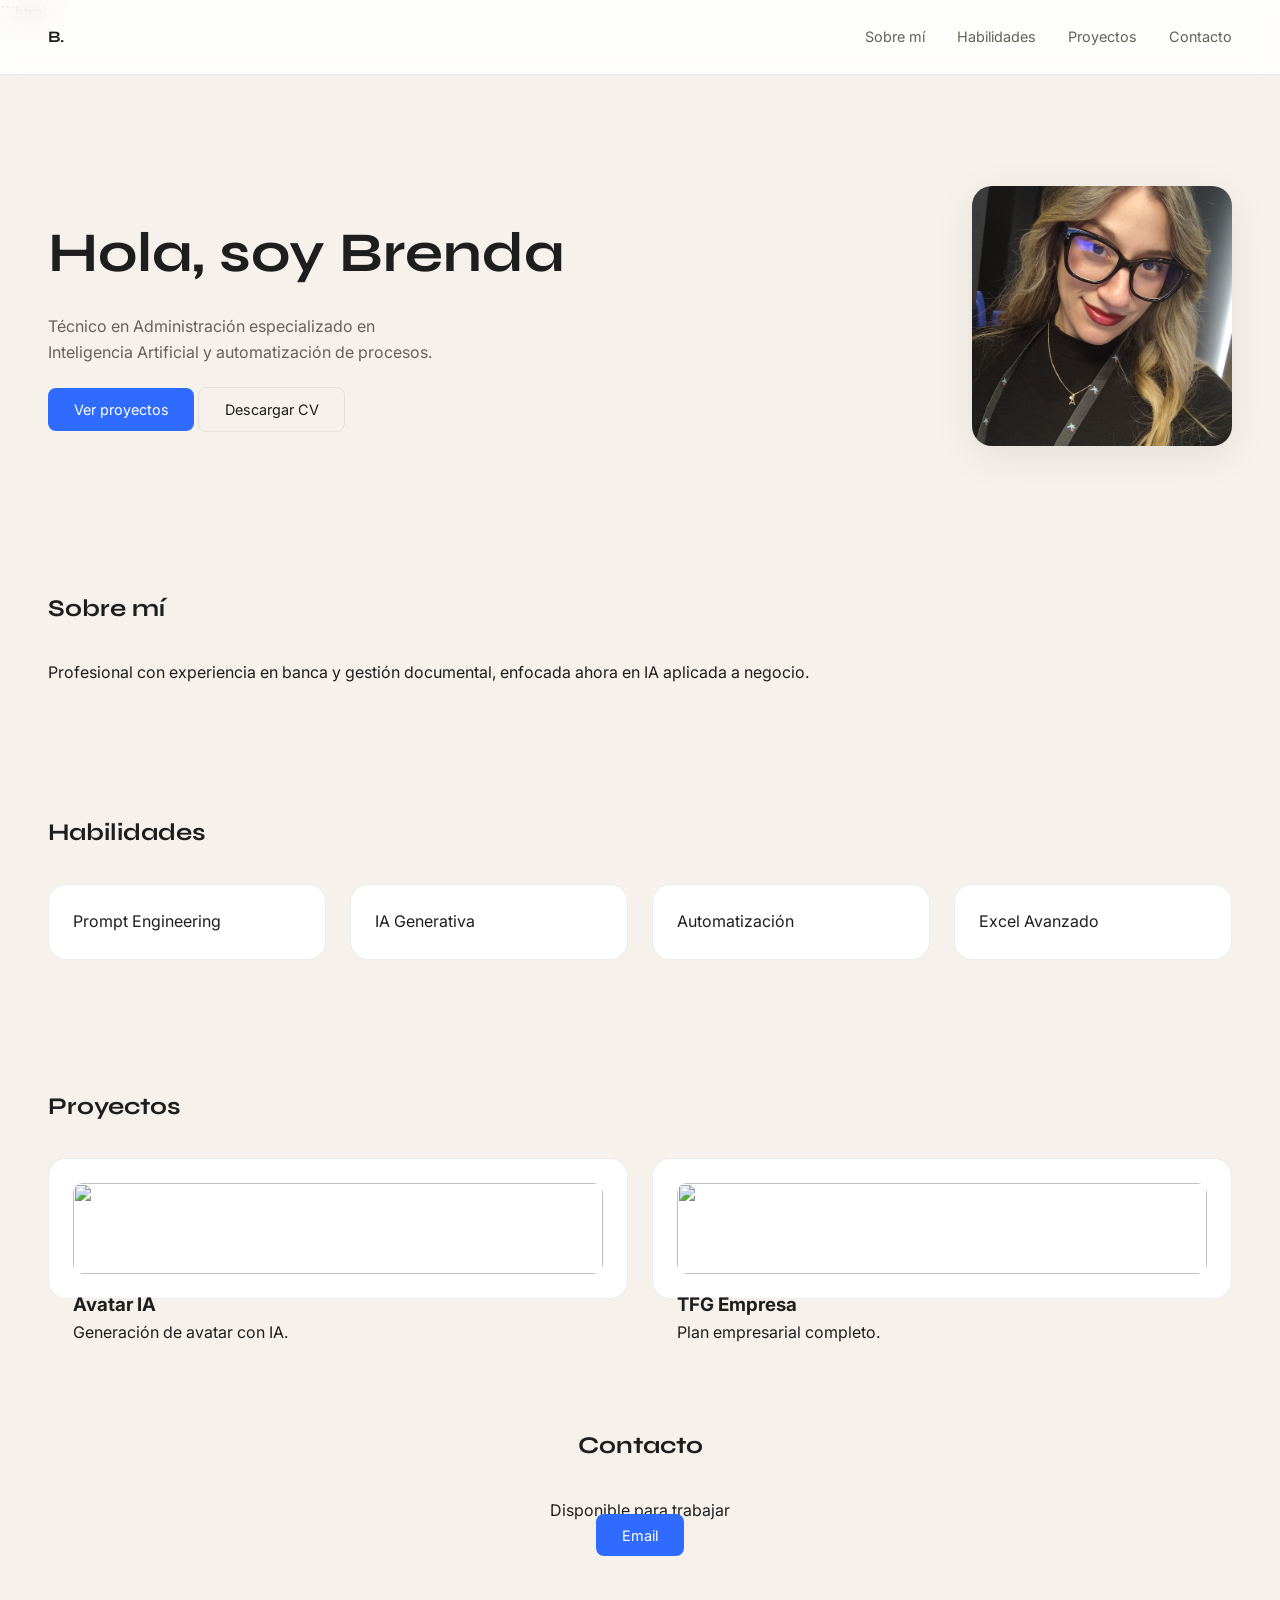
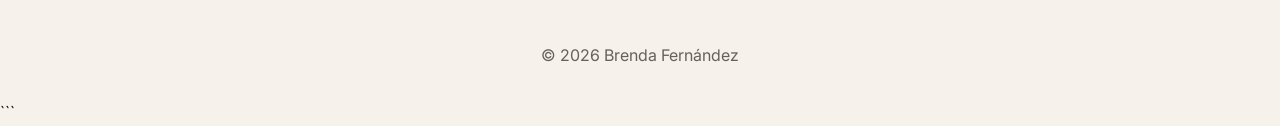
==== commit 49690129: "Update index.html" ====
--- a/index.html
+++ b/index.html
@@ -1,1360 +1,241 @@
+```html
 <!DOCTYPE html>
 <html lang="es">
 <head>
 <meta charset="UTF-8">
-<meta name="viewport" content="width=device-width, initial-scale=1.0, maximum-scale=1.0, minimum-scale=1.0, user-scalable=no">
-<meta name="mobile-web-app-capable" content="yes">
-<meta name="apple-mobile-web-app-capable" content="yes">
+<meta name="viewport" content="width=device-width, initial-scale=1.0">
+
 <title>Brenda — Portfolio IA</title>
-<link href="https://fonts.googleapis.com/css2?family=Syne:wght@400;700;800&family=DM+Sans:ital,wght@0,300;0,400;1,300&display=swap" rel="stylesheet">
+
+<link href="https://fonts.googleapis.com/css2?family=Syne:wght@600;700&family=Inter:wght@300;400;500&display=swap" rel="stylesheet">
+
 <style>
-  *, *::before, *::after { box-sizing: border-box; margin: 0; padding: 0; }
-
-  html, body {
-    max-width: 100vw;
-    overflow-x: hidden;
-    -webkit-text-size-adjust: 100%;
-  }
-
-  :root {
-    --bg: #f6f3ee;
-    --surface: #ffffff;
-    --surface-2: #fbf8f3;
-    --border: rgba(31,41,55,0.10);
-    --accent: #2f5d62;
-    --accent2: #d97757;
-    --accent3: #7c3aed;
-    --text: #1f2937;
-    --muted: rgba(31,41,55,0.66);
-    --soft: rgba(31,41,55,0.04);
-    --shadow: 0 18px 50px rgba(31,41,55,0.08);
-    --shadow-2: 0 10px 30px rgba(31,41,55,0.06);
-    --font-head: 'Syne', sans-serif;
-    --font-body: 'DM Sans', sans-serif;
-  }
-
-  html { scroll-behavior: smooth; }
-
-  body {
-    background:
-      radial-gradient(circle at top left, rgba(47,93,98,0.08), transparent 30%),
-      radial-gradient(circle at top right, rgba(217,119,87,0.08), transparent 25%),
-      var(--bg);
-    color: var(--text);
-    font-family: var(--font-body);
-    font-size: 16px;
-    line-height: 1.7;
-    overflow-x: hidden;
-  }
-
-  a { color: inherit; }
-
-  img, video { max-width: 100%; display: block; }
-
-  /* NAV */
-  nav {
-    position: fixed;
-    top: 0;
-    left: 0;
-    right: 0;
-    z-index: 100;
-    display: flex;
-    justify-content: space-between;
-    align-items: center;
-    padding: 1rem 3rem;
-    background: rgba(246,243,238,0.86);
-    backdrop-filter: blur(16px);
-    border-bottom: 1px solid var(--border);
-  }
-
-  .nav-logo {
-    font-family: var(--font-head);
-    font-weight: 800;
-    font-size: 1.1rem;
-    letter-spacing: -0.03em;
-    color: var(--accent);
-  }
-
-  .nav-links {
-    display: flex;
-    gap: 1.8rem;
-    list-style: none;
-  }
-
-  .nav-links a {
-    color: var(--muted);
-    text-decoration: none;
-    font-size: 0.82rem;
-    letter-spacing: 0.08em;
-    text-transform: uppercase;
-    transition: color 0.2s, transform 0.2s;
-  }
-
-  .nav-links a:hover {
-    color: var(--text);
-    transform: translateY(-1px);
-  }
-
-  .nav-hamburger {
-    display: none;
-    flex-direction: column;
-    gap: 5px;
-    cursor: pointer;
-    padding: 4px;
-    background: none;
-    border: none;
-  }
-
-  .nav-hamburger span {
-    display: block;
-    width: 22px;
-    height: 2px;
-    background: var(--text);
-    border-radius: 2px;
-    transition: transform 0.3s, opacity 0.3s;
-  }
-
-  .nav-hamburger.open span:nth-child(1) { transform: translateY(7px) rotate(45deg); }
-  .nav-hamburger.open span:nth-child(2) { opacity: 0; }
-  .nav-hamburger.open span:nth-child(3) { transform: translateY(-7px) rotate(-45deg); }
-
-  .nav-mobile-menu {
-    display: none;
-    position: fixed;
-    top: 60px;
-    left: 0;
-    right: 0;
-    background: rgba(246,243,238,0.98);
-    backdrop-filter: blur(16px);
-    border-bottom: 1px solid var(--border);
-    padding: 1.5rem 2rem;
-    z-index: 99;
-    flex-direction: column;
-  }
-
-  .nav-mobile-menu.open { display: flex; }
-
-  .nav-mobile-menu a {
-    color: var(--text);
-    text-decoration: none;
-    font-size: 1.05rem;
-    font-family: var(--font-head);
-    font-weight: 700;
-    padding: 0.9rem 0;
-    border-bottom: 1px solid var(--border);
-  }
-
-  .nav-mobile-menu a:last-child { border-bottom: none; }
-
-  .nav-mobile-menu a:hover { color: var(--accent); }
-
-  /* BANNER */
-  .available-banner {
-    position: fixed;
-    top: 72px;
-    right: 2rem;
-    z-index: 99;
-    display: flex;
-    align-items: center;
-    gap: 0.5rem;
-    background: rgba(255,255,255,0.88);
-    border: 1px solid rgba(47,93,98,0.18);
-    border-radius: 999px;
-    padding: 0.45rem 1rem;
-    backdrop-filter: blur(12px);
-    font-size: 0.75rem;
-    color: var(--text);
-    letter-spacing: 0.04em;
-    box-shadow: var(--shadow-2);
-  }
-
-  .available-dot {
-    width: 8px;
-    height: 8px;
-    border-radius: 50%;
-    background: #22c55e;
-    box-shadow: 0 0 0 0 rgba(34,197,94,0.5);
-    animation: pulse-dot 2s infinite;
-    flex-shrink: 0;
-  }
-
-  @keyframes pulse-dot {
-    0% { box-shadow: 0 0 0 0 rgba(34,197,94,0.5); }
-    70% { box-shadow: 0 0 0 7px rgba(34,197,94,0); }
-    100% { box-shadow: 0 0 0 0 rgba(34,197,94,0); }
-  }
-
-  /* HERO */
-  .hero {
-    min-height: 100vh;
-    display: flex;
-    flex-direction: column;
-    align-items: center;
-    justify-content: center;
-    text-align: center;
-    padding: 8rem 1.5rem 4rem;
-    position: relative;
-    overflow: hidden;
-    gap: 2.5rem;
-  }
-
-  .hero::before {
-    content: '';
-    position: absolute;
-    top: -180px;
-    right: -140px;
-    width: 520px;
-    height: 520px;
-    border-radius: 50%;
-    background: radial-gradient(circle, rgba(47,93,98,0.14) 0%, transparent 70%);
-    pointer-events: none;
-  }
-
-  .hero::after {
-    content: '';
-    position: absolute;
-    bottom: -180px;
-    left: -120px;
-    width: 480px;
-    height: 480px;
-    border-radius: 50%;
-    background: radial-gradient(circle, rgba(217,119,87,0.10) 0%, transparent 70%);
-    pointer-events: none;
-  }
-
-  .hero-text {
-    position: relative;
-    z-index: 1;
-    width: 100%;
-    display: flex;
-    flex-direction: column;
-    align-items: center;
-  }
-
-  .hero-eyebrow {
-    font-size: 0.72rem;
-    letter-spacing: 0.18em;
-    text-transform: uppercase;
-    color: var(--accent);
-    margin-bottom: 1.2rem;
-    display: flex;
-    align-items: center;
-    gap: 0.8rem;
-    justify-content: center;
-  }
-
-  .hero-eyebrow::before {
-    content: '';
-    display: inline-block;
-    width: 30px;
-    height: 1px;
-    background: var(--accent);
-  }
-
-  h1 {
-    font-family: var(--font-head);
-    font-size: clamp(2.6rem, 10vw, 5.8rem);
-    font-weight: 800;
-    line-height: 0.98;
-    letter-spacing: -0.05em;
-    margin-bottom: 1.2rem;
-    max-width: 900px;
-  }
-
-  h1 span {
-    color: var(--accent);
-  }
-
-  .hero-desc {
-    font-size: 1rem;
-    color: var(--muted);
-    max-width: 520px;
-    margin-bottom: 2rem;
-    font-weight: 400;
-  }
-
-  .hero-cta {
-    display: inline-flex;
-    align-items: center;
-    gap: 0.6rem;
-    background: var(--accent);
-    color: #fff;
-    padding: 0.9rem 1.8rem;
-    border-radius: 999px;
-    font-family: var(--font-head);
-    font-weight: 700;
-    font-size: 0.9rem;
-    letter-spacing: 0.04em;
-    text-decoration: none;
-    transition: transform 0.2s, box-shadow 0.2s, background 0.2s;
-    box-shadow: 0 12px 28px rgba(47,93,98,0.22);
-  }
-
-  .hero-cta:hover {
-    transform: translateY(-2px);
-    box-shadow: 0 16px 34px rgba(47,93,98,0.26);
-    background: #254b4f;
-  }
-
-  .hero-visual {
-    display: flex;
-    justify-content: center;
-    align-items: center;
-    position: relative;
-    z-index: 1;
-    width: 100%;
-    order: -1;
-  }
-
-  .orb {
-    width: 220px;
-    height: 220px;
-    border-radius: 32px;
-    background: linear-gradient(135deg, rgba(47,93,98,0.18), rgba(217,119,87,0.12));
-    border: 1px solid var(--border);
-    box-shadow: var(--shadow);
-    display: flex;
-    align-items: center;
-    justify-content: center;
-    overflow: hidden;
-  }
-
-  .orb-inner {
-    width: 190px;
-    height: 190px;
-    border-radius: 28px;
-    background: var(--surface);
-    display: flex;
-    align-items: center;
-    justify-content: center;
-    border: 1px solid var(--border);
-    overflow: hidden;
-  }
-
-  .orb-inner img {
-    width: 100%;
-    height: 100%;
-    object-fit: cover;
-  }
-
-  /* SECTIONS */
-  section {
-    padding: 4rem 1.2rem;
-    width: 100%;
-    box-sizing: border-box;
-  }
-
-  .section-label {
-    font-size: 0.72rem;
-    letter-spacing: 0.2em;
-    text-transform: uppercase;
-    color: var(--accent);
-    margin-bottom: 1rem;
-  }
-
-  h2 {
-    font-family: var(--font-head);
-    font-size: clamp(1.8rem, 6vw, 3.1rem);
-    font-weight: 800;
-    letter-spacing: -0.04em;
-    margin-bottom: 2rem;
-  }
-
-  .about-grid,
-  .tools-categories {
-    display: grid;
-    gap: 1.5rem;
-  }
-
-  .about-grid {
-    grid-template-columns: 1.4fr 1fr;
-    align-items: start;
-  }
-
-  .about-text {
-    font-size: 1rem;
-    color: var(--muted);
-    font-weight: 400;
-  }
-
-  .about-text p + p { margin-top: 1rem; }
-
-  .stats-grid {
-    display: grid;
-    grid-template-columns: 1fr 1fr;
-    gap: 1px;
-    border: 1px solid var(--border);
-    background: var(--border);
-    overflow: hidden;
-    border-radius: 18px;
-  }
-
-  .stat {
-    padding: 1.4rem;
-    background: var(--surface);
-  }
-
-  .stat-num {
-    font-family: var(--font-head);
-    font-size: 2.2rem;
-    font-weight: 800;
-    color: var(--accent);
-    line-height: 1;
-    letter-spacing: -0.04em;
-  }
-
-  .stat-label {
-    font-size: 0.82rem;
-    color: var(--muted);
-    margin-top: 0.4rem;
-  }
-
-  .skills-section,
-  .education-section,
-  .tools-section {
-    background: linear-gradient(180deg, rgba(255,255,255,0.4), rgba(255,255,255,0.1));
-  }
-
-  .skills-grid {
-    display: grid;
-    grid-template-columns: repeat(3, 1fr);
-    gap: 1px;
-    border: 1px solid var(--border);
-    background: var(--border);
-    border-radius: 18px;
-    overflow: hidden;
-  }
-
-  .skill-card {
-    padding: 1.6rem;
-    background: var(--surface);
-    border: none;
-    transition: transform 0.2s, background 0.2s;
-  }
-
-  .skill-card:hover {
-    transform: translateY(-2px);
-    background: var(--surface-2);
-  }
-
-  .skill-icon {
-    font-size: 1.6rem;
-    margin-bottom: 0.9rem;
-    display: block;
-  }
-
-  .skill-name {
-    font-family: var(--font-head);
-    font-size: 1rem;
-    font-weight: 700;
-    margin-bottom: 0.5rem;
-    color: var(--text);
-  }
-
-  .skill-desc {
-    font-size: 0.86rem;
-    color: var(--muted);
-    line-height: 1.65;
-  }
-
-  /* TOOLS */
-  .tools-categories {
-    grid-template-columns: 2fr 1fr 1fr;
-    align-items: start;
-  }
-
-  .tools-category {
-    background: var(--surface);
-    border: 1px solid var(--border);
-    border-radius: 18px;
-    padding: 1.5rem;
-    box-shadow: var(--shadow-2);
-  }
-
-  .tools-cat-label {
-    font-size: 0.65rem;
-    letter-spacing: 0.16em;
-    text-transform: uppercase;
-    color: var(--accent);
-    margin-bottom: 1.2rem;
-    padding-bottom: 0.8rem;
-    border-bottom: 1px solid var(--border);
-  }
-
-  .tools-cat-grid {
-    display: grid;
-    grid-template-columns: repeat(3, 1fr);
-    gap: 0.6rem;
-  }
-
-  .tools-category:nth-child(2) .tools-cat-grid,
-  .tools-category:nth-child(3) .tools-cat-grid {
-    grid-template-columns: 1fr;
-  }
-
-  .tool-card {
-    padding: 0.9rem 0.8rem;
-    background: var(--surface-2);
-    border: 1px solid var(--border);
-    border-radius: 12px;
-    display: flex;
-    flex-direction: column;
-    align-items: center;
-    gap: 0.5rem;
-    text-align: center;
-  }
-
-  .tool-card:hover {
-    border-color: rgba(47,93,98,0.25);
-    transform: translateY(-2px);
-  }
-
-  .tool-logo {
-    width: 32px;
-    height: 32px;
-    object-fit: contain;
-  }
-
-  .tool-card-name {
-    font-size: 0.68rem;
-    color: var(--muted);
-    letter-spacing: 0.03em;
-  }
-
-  .tool-emoji {
-    font-size: 1.6rem;
-    line-height: 1;
-  }
-
-  /* PROJECTS */
-  .carousel-outer {
-    position: relative;
-    padding: 2rem 0 3rem;
-  }
-
-  .carousel-track-wrap {
-    overflow: visible;
-    position: relative;
-    height: 500px;
-    display: flex;
-    align-items: center;
-    justify-content: center;
-  }
-
-  .projects-grid {
-    display: flex;
-    align-items: center;
-    justify-content: center;
-    position: relative;
-    width: 100%;
-    height: 100%;
-    perspective: 1400px;
-  }
-
-  .project-card {
-    position: absolute;
-    width: 460px;
-    height: 460px;
-    flex-shrink: 0;
-    background: var(--surface);
-    border: 1px solid var(--border);
-    border-radius: 22px;
-    overflow: hidden;
-    transition: transform 0.5s cubic-bezier(0.25,0.46,0.45,0.94), opacity 0.5s ease, box-shadow 0.5s ease;
-    cursor: pointer;
-    display: flex;
-    flex-direction: column;
-    padding: 1.4rem;
-    box-shadow: var(--shadow-2);
-  }
-
-  .project-card.video-card {
-    width: 460px;
-    height: 460px;
-    padding: 0;
-  }
-
-  .video-wrapper {
-    position: relative;
-    background: #000;
-    overflow: hidden;
-    width: 100%;
-    height: 220px;
-    flex-shrink: 0;
-  }
-
-  .video-wrapper video {
-    width: 100%;
-    height: 100%;
-    display: block;
-    object-fit: contain;
-    background: #000;
-  }
-
-  .video-badge {
-    position: absolute;
-    top: 0.6rem;
-    left: 0.6rem;
-    background: var(--accent);
-    color: #fff;
-    font-size: 0.6rem;
-    font-weight: 800;
-    letter-spacing: 0.1em;
-    text-transform: uppercase;
-    padding: 0.25rem 0.6rem;
-    border-radius: 999px;
-    z-index: 5;
-  }
-
-  .video-info {
-    padding: 1rem 1.2rem;
-    flex: 1;
-    overflow: hidden;
-  }
-
-  .file-preview {
-    background: rgba(47,93,98,0.08);
-    border: 1px solid rgba(47,93,98,0.16);
-    border-radius: 14px;
-    padding: 0.85rem 1rem;
-    display: flex;
-    align-items: center;
-    gap: 0.8rem;
-    margin-bottom: 1rem;
-  }
-
-  .file-icon {
-    font-size: 1.4rem;
-    flex-shrink: 0;
-  }
-
-  .file-meta {
-    font-size: 0.68rem;
-    color: var(--muted);
-  }
-
-  .file-name {
-    font-size: 0.78rem;
-    color: var(--text);
-    font-weight: 600;
-    margin-bottom: 0.15rem;
-  }
-
-  .project-tag {
-    display: inline-block;
-    font-size: 0.65rem;
-    letter-spacing: 0.1em;
-    text-transform: uppercase;
-    color: var(--accent);
-    border: 1px solid rgba(47,93,98,0.25);
-    padding: 0.18rem 0.6rem;
-    border-radius: 999px;
-    margin-bottom: 0.7rem;
-    background: rgba(47,93,98,0.06);
-  }
-
-  .project-title {
-    font-family: var(--font-head);
-    font-size: 1.08rem;
-    font-weight: 700;
-    letter-spacing: -0.02em;
-    margin-bottom: 0.5rem;
-    color: var(--text);
-    line-height: 1.2;
-  }
-
-  .project-desc {
-    font-size: 0.8rem;
-    color: var(--muted);
-    line-height: 1.55;
-  }
-
-  .project-tools {
-    display: flex;
-    flex-wrap: wrap;
-    gap: 0.35rem;
-    margin-top: 0.85rem;
-  }
-
-  .tool-pill {
-    font-size: 0.62rem;
-    padding: 0.18rem 0.55rem;
-    background: rgba(31,41,55,0.05);
-    border: 1px solid var(--border);
-    border-radius: 999px;
-    color: var(--muted);
-    letter-spacing: 0.02em;
-  }
-
-  .download-btn {
-    display: inline-flex;
-    align-items: center;
-    gap: 0.35rem;
-    margin-top: auto;
-    padding: 0.5rem 0.95rem;
-    background: var(--accent);
-    border: 1px solid var(--accent);
-    color: #fff;
-    border-radius: 999px;
-    font-size: 0.68rem;
-    font-family: var(--font-head);
-    font-weight: 700;
-    letter-spacing: 0.08em;
-    text-decoration: none;
-    text-transform: uppercase;
-    width: fit-content;
-  }
-
-  .download-btn:hover {
-    background: #254b4f;
-    border-color: #254b4f;
-  }
-
-  .carousel-controls {
-    display: flex;
-    align-items: center;
-    justify-content: center;
-    gap: 1rem;
-    margin-top: 1.5rem;
-  }
-
-  .carousel-btn {
-    width: 40px;
-    height: 40px;
-    border-radius: 50%;
-    border: 1px solid var(--border);
-    background: rgba(255,255,255,0.75);
-    color: var(--text);
-    font-size: 1rem;
-    cursor: pointer;
-    display: flex;
-    align-items: center;
-    justify-content: center;
-    transition: border-color 0.2s, color 0.2s, transform 0.2s;
-    backdrop-filter: blur(8px);
-  }
-
-  .carousel-btn:hover {
-    border-color: var(--accent);
-    color: var(--accent);
-    transform: translateY(-1px);
-  }
-
-  .carousel-btn:disabled {
-    opacity: 0.25;
-    cursor: default;
-  }
-
-  .carousel-dots {
-    display: flex;
-    gap: 6px;
-    align-items: center;
-  }
-
-  .carousel-dot {
-    width: 6px;
-    height: 6px;
-    border-radius: 50%;
-    background: rgba(31,41,55,0.18);
-    cursor: pointer;
-    transition: background 0.2s, transform 0.2s;
-  }
-
-  .carousel-dot.active {
-    background: var(--accent);
-    transform: scale(1.5);
-  }
-
-  /* TIMELINE */
-  .timeline {
-    position: relative;
-    padding-left: 2rem;
-  }
-
-  .timeline::before {
-    content: '';
-    position: absolute;
-    left: 0;
-    top: 0;
-    bottom: 0;
-    width: 1px;
-    background: var(--border);
-  }
-
-  .timeline-item {
-    position: relative;
-    padding: 0 0 3rem 2rem;
-  }
-
-  .timeline-item::before {
-    content: '';
-    position: absolute;
-    left: -2rem;
-    top: 0.4rem;
-    width: 10px;
-    height: 10px;
-    border-radius: 50%;
-    background: var(--accent);
-    border: 2px solid var(--bg);
-    box-shadow: 0 0 0 1px var(--accent);
-    transform: translateX(-4px);
-  }
-
-  .timeline-year {
-    font-size: 0.72rem;
-    letter-spacing: 0.14em;
-    text-transform: uppercase;
-    color: var(--accent);
-    margin-bottom: 0.4rem;
-  }
-
-  .timeline-title {
-    font-family: var(--font-head);
-    font-size: 1.1rem;
-    font-weight: 700;
-    color: var(--text);
-    margin-bottom: 0.2rem;
-  }
-
-  .timeline-org {
-    font-size: 0.85rem;
-    color: var(--muted);
-    margin-bottom: 0.7rem;
-  }
-
-  .timeline-desc {
-    font-size: 0.86rem;
-    color: var(--muted);
-    line-height: 1.65;
-  }
-
-  /* CERTIFICADOS */
-  .certs-subtitle {
-    font-family: var(--font-head);
-    font-size: 1.1rem;
-    font-weight: 700;
-    color: var(--text);
-    margin: 3.5rem 0 1.5rem;
-    display: flex;
-    align-items: center;
-    gap: 0.8rem;
-  }
-
-  .certs-subtitle::after {
-    content: '';
-    flex: 1;
-    height: 1px;
-    background: var(--border);
-  }
-
-  .certs-grid {
-    display: grid;
-    grid-template-columns: repeat(auto-fit, minmax(280px, 1fr));
-    gap: 1rem;
-  }
-
-  .cert-card {
-    background: var(--surface);
-    border: 1px solid var(--border);
-    border-radius: 18px;
-    padding: 1.5rem;
-    display: flex;
-    flex-direction: column;
-    gap: 1rem;
-    transition: border-color 0.3s, transform 0.2s;
-    position: relative;
-    overflow: hidden;
-    box-shadow: var(--shadow-2);
-  }
-
-  .cert-card::before {
-    content: '';
-    position: absolute;
-    top: 0;
-    left: 0;
-    right: 0;
-    height: 3px;
-    background: linear-gradient(90deg, var(--accent), var(--accent2));
-  }
-
-  .cert-card:hover {
-    border-color: rgba(47,93,98,0.35);
-    transform: translateY(-3px);
-  }
-
-  .cert-header {
-    display: flex;
-    align-items: center;
-    gap: 1rem;
-  }
-
-  .cert-logo-wrap {
-    width: 48px;
-    height: 48px;
-    border-radius: 14px;
-    background: var(--accent);
-    display: flex;
-    align-items: center;
-    justify-content: center;
-    flex-shrink: 0;
-    font-size: 1.2rem;
-    overflow: hidden;
-  }
-
-  .cert-logo-wrap img {
-    width: 42px;
-    height: 42px;
-    object-fit: contain;
-    border-radius: 50%;
-  }
-
-  .cert-issuer {
-    font-size: 0.72rem;
-    color: var(--muted);
-    letter-spacing: 0.04em;
-    text-transform: uppercase;
-  }
-
-  .cert-name {
-    font-family: var(--font-head);
-    font-size: 1rem;
-    font-weight: 700;
-    color: var(--text);
-    line-height: 1.3;
-  }
-
-  .cert-meta {
-    display: flex;
-    flex-wrap: wrap;
-    gap: 0.5rem;
-  }
-
-  .cert-pill {
-    font-size: 0.68rem;
-    padding: 0.2rem 0.6rem;
-    border-radius: 999px;
-    background: rgba(47,93,98,0.10);
-    color: var(--accent);
-    border: 1px solid rgba(47,93,98,0.18);
-  }
-
-  .cert-serial {
-    font-size: 0.62rem;
-    color: var(--muted);
-    letter-spacing: 0.04em;
-    margin-top: auto;
-  }
-
-  .cert-btn {
-    display: inline-flex;
-    align-items: center;
-    gap: 0.4rem;
-    padding: 0.5rem 1rem;
-    background: rgba(47,93,98,0.1);
-    border: 1px solid rgba(47,93,98,0.2);
-    color: var(--accent);
-    border-radius: 999px;
-    font-size: 0.72rem;
-    font-family: var(--font-head);
-    font-weight: 700;
-    letter-spacing: 0.06em;
-    text-decoration: none;
-    text-transform: uppercase;
-    width: fit-content;
-  }
-
-  .cert-btn:hover {
-    background: var(--accent);
-    color: #fff;
-  }
-
-  .cert-card.make-card::before {
-    background: linear-gradient(90deg, #7c3aed, #a855f7);
-  }
-
-  /* CONTACT */
-  .contact-section {
-    text-align: center;
-    background: linear-gradient(180deg, rgba(255,255,255,0.35), rgba(255,255,255,0.15));
-    padding: 6rem 1.2rem;
-    position: relative;
-    overflow: hidden;
-  }
-
-  .contact-section h2 { margin-bottom: 1rem; }
-
-  .contact-section p {
-    color: var(--muted);
-    max-width: 460px;
-    margin: 0 auto 2.5rem;
-    font-size: 1rem;
-  }
-
-  .contact-links {
-    display: flex;
-    justify-content: center;
-    gap: 1rem;
-    flex-wrap: wrap;
-  }
-
-  .contact-link {
-    display: inline-flex;
-    align-items: center;
-    gap: 0.5rem;
-    padding: 0.85rem 1.5rem;
-    border: 1px solid var(--border);
-    border-radius: 999px;
-    color: var(--text);
-    text-decoration: none;
-    font-size: 0.85rem;
-    letter-spacing: 0.06em;
-    text-transform: uppercase;
-    transition: background 0.2s, border-color 0.2s, color 0.2s, transform 0.2s;
-    background: rgba(255,255,255,0.65);
-  }
-
-  .contact-link:hover {
-    background: var(--accent);
-    border-color: var(--accent);
-    color: #fff;
-    transform: translateY(-2px);
-  }
-
-  .contact-link.primary {
-    background: var(--accent);
-    border-color: var(--accent);
-    color: #fff;
-    font-weight: 700;
-    font-family: var(--font-head);
-  }
-
-  /* FOOTER */
-  footer {
-    border-top: 1px solid var(--border);
-    padding: 2rem 3rem;
-    display: flex;
-    justify-content: space-between;
-    align-items: center;
-    font-size: 0.8rem;
-    color: var(--muted);
-    background: rgba(255,255,255,0.35);
-  }
-
-  /* ANIMATIONS */
-  .fade-in {
-    opacity: 0;
-    transform: translateY(24px);
-    animation: fadeUp 0.7s ease forwards;
-  }
-
-  @keyframes fadeUp {
-    to {
-      opacity: 1;
-      transform: translateY(0);
-    }
-  }
-
-  .delay-1 { animation-delay: 0.1s; }
-  .delay-2 { animation-delay: 0.25s; }
-  .delay-3 { animation-delay: 0.4s; }
-  .delay-4 { animation-delay: 0.55s; }
-
-  @media min-width: 769px {
-    .hero {
-      flex-direction: row;
-      text-align: left;
-      padding: 7rem 3rem 4rem;
-      gap: 0;
-    }
-
-    .hero-text {
-      flex: 1;
-      align-items: flex-start;
-    }
-
-    .hero-eyebrow {
-      justify-content: flex-start;
-    }
-
-    .hero-desc {
-      text-align: left;
-      margin-bottom: 2.5rem;
-    }
-
-    .hero-visual {
-      flex: 1;
-      order: 0;
-    }
-
-    section {
-      padding: 6rem 3rem;
-    }
-
-    .about-grid {
-      grid-template-columns: 1.4fr 1fr;
-      gap: 4rem;
-    }
-
-    .stats-grid {
-      grid-template-columns: 1fr 1fr;
-    }
-  }
-
-  @media max-width: 768px {
-    html, body {
-      width: 100%;
-      overflow-x: hidden;
-    }
-
-    section {
-      overflow: hidden;
-      padding: 4rem 1rem;
-    }
-
-    nav {
-      padding: 1rem 1.2rem;
-    }
-
-    .nav-links {
-      display: none;
-    }
-
-    .nav-hamburger {
-      display: flex;
-    }
-
-    .available-banner {
-      top: 64px;
-      right: 50%;
-      transform: translateX(50%);
-      font-size: 0.7rem;
-      white-space: nowrap;
-    }
-
-    .hero {
-      padding-top: 8.5rem;
-    }
-
-    .hero-desc {
-      font-size: 0.95rem;
-    }
-
-    .orb {
-      width: 190px;
-      height: 190px;
-    }
-
-    .orb-inner {
-      width: 165px;
-      height: 165px;
-    }
-
-    .about-grid {
-      grid-template-columns: 1fr;
-      gap: 1.5rem;
-    }
-
-    .skills-grid {
-      grid-template-columns: 1fr 1fr;
-    }
-
-    .tools-categories {
-      grid-template-columns: 1fr;
-      gap: 1rem;
-    }
-
-    .tools-cat-grid {
-      grid-template-columns: repeat(3, 1fr) !important;
-    }
-
-    .carousel-outer {
-      overflow: hidden;
-      width: 100%;
-    }
-
-    .carousel-track-wrap {
-      height: 520px;
-      overflow: hidden;
-    }
-
-    .projects-grid {
-      overflow: visible;
-    }
-
-    .project-card,
-    .project-card.video-card {
-      width: 88vw !important;
-      max-width: 88vw !important;
-      height: auto !important;
-      min-height: 360px;
-    }
-
-    .project-card.video-card {
-      min-height: auto;
-    }
-
-    .video-wrapper {
-      height: 200px;
-    }
-
-    .timeline {
-      padding-left: 1.2rem;
-    }
-
-    .timeline-item {
-      padding-left: 1.4rem;
-    }
-
-    .contact-section {
-      padding: 4rem 1rem;
-    }
-
-    .contact-links {
-      flex-direction: column;
-      align-items: center;
-    }
-
-    .contact-link {
-      width: 100%;
-      max-width: 320px;
-      justify-content: center;
-    }
-
-    footer {
-      flex-direction: column;
-      gap: 0.8rem;
-      text-align: center;
-      padding: 1.5rem 1rem;
-    }
-
-    .stats-grid {
-      grid-template-columns: 1fr 1fr;
-    }
-
-    .skills-grid {
-      grid-template-columns: 1fr 1fr;
-    }
-
-    .tools-cat-grid {
-      grid-template-columns: repeat(3, 1fr);
-    }
-  }
+*{margin:0;padding:0;box-sizing:border-box;}
+
+:root{
+  --bg:#f6f2eb;
+  --surface:#ffffff;
+  --border:rgba(30,30,30,0.08);
+  --accent:#2f6bff;
+  --text:#1e1e1e;
+  --muted:#66615a;
+}
+
+body{
+  font-family:'Inter',sans-serif;
+  background:var(--bg);
+  color:var(--text);
+  line-height:1.6;
+}
+
+/* NAV */
+nav{
+  position:fixed;
+  width:100%;
+  top:0;
+  display:flex;
+  justify-content:space-between;
+  padding:1.5rem 3rem;
+  background:rgba(255,255,255,0.8);
+  backdrop-filter:blur(10px);
+  border-bottom:1px solid var(--border);
+}
+
+.nav-logo{
+  font-family:'Syne';
+  font-weight:700;
+}
+
+.nav-links{
+  display:flex;
+  gap:2rem;
+  list-style:none;
+}
+
+.nav-links a{
+  text-decoration:none;
+  color:var(--muted);
+  font-size:.9rem;
+}
+
+.nav-links a:hover{
+  color:var(--text);
+}
+
+/* HERO */
+.hero{
+  padding:10rem 3rem 5rem;
+  display:flex;
+  gap:4rem;
+  align-items:center;
+}
+
+.hero-text{
+  flex:1;
+}
+
+h1{
+  font-family:'Syne';
+  font-size:3.5rem;
+  margin-bottom:1rem;
+}
+
+.hero-desc{
+  color:var(--muted);
+  max-width:400px;
+  margin-bottom:2rem;
+}
+
+.btn{
+  padding:.8rem 1.6rem;
+  border-radius:8px;
+  text-decoration:none;
+  font-size:.9rem;
+}
+
+.btn-primary{
+  background:var(--accent);
+  color:#fff;
+}
+
+.btn-secondary{
+  border:1px solid var(--border);
+  color:var(--text);
+}
+
+.hero-img{
+  width:260px;
+  height:260px;
+  border-radius:20px;
+  overflow:hidden;
+  box-shadow:0 10px 40px rgba(0,0,0,0.08);
+}
+
+.hero-img img{
+  width:100%;
+  height:100%;
+  object-fit:cover;
+}
+
+/* SECTIONS */
+section{
+  padding:4rem 3rem;
+}
+
+h2{
+  font-family:'Syne';
+  margin-bottom:2rem;
+}
+
+/* CARDS */
+.grid{
+  display:grid;
+  grid-template-columns:repeat(auto-fit,minmax(260px,1fr));
+  gap:1.5rem;
+}
+
+.card{
+  background:var(--surface);
+  padding:1.5rem;
+  border-radius:18px;
+  border:1px solid var(--border);
+  transition:.2s;
+}
+
+.card:hover{
+  transform:translateY(-5px);
+}
+
+/* PROJECTS */
+.project img{
+  width:100%;
+  border-radius:10px;
+  margin-bottom:1rem;
+}
+
+/* CONTACT */
+.contact{
+  text-align:center;
+}
+
+footer{
+  padding:2rem;
+  text-align:center;
+  color:var(--muted);
+}
 </style>
 </head>
+
 <body>
-
-<div class="available-banner">
-  <span class="available-dot"></span>
-  Disponible para trabajar
-</div>
 
 <nav>
   <div class="nav-logo">B.</div>
   <ul class="nav-links">
-    <li><a href="#sobre-mi">Sobre mí</a></li>
-    <li><a href="#habilidades">Habilidades</a></li>
-    <li><a href="#proyectos">Proyectos</a></li>
-    <li><a href="#experiencia">Experiencia</a></li>
-    <li><a href="#formacion">Formación</a></li>
-    <li><a href="#contacto">Contacto</a></li>
+    <li><a href="#sobre">Sobre mí</a></li>
+    <li><a href="#skills">Habilidades</a></li>
+    <li><a href="#projects">Proyectos</a></li>
+    <li><a href="#contact">Contacto</a></li>
   </ul>
-  <button class="nav-hamburger" id="hamburger" onclick="toggleMenu()">
-    <span></span><span></span><span></span>
-  </button>
 </nav>
-
-<div class="nav-mobile-menu" id="mobileMenu">
-  <a href="#sobre-mi" onclick="closeMenu()">Sobre mí</a>
-  <a href="#habilidades" onclick="closeMenu()">Habilidades</a>
-  <a href="#proyectos" onclick="closeMenu()">Proyectos</a>
-  <a href="#experiencia" onclick="closeMenu()">Experiencia</a>
-  <a href="#formacion" onclick="closeMenu()">Formación</a>
-  <a href="#contacto" onclick="closeMenu()">Contacto</a>
-</div>
 
 <section class="hero">
   <div class="hero-text">
-    <div class="hero-eyebrow fade-in">Técnico Superior en Administración y Finanzas + IA</div>
-    <h1 class="fade-in delay-1">Hola, <br>soy <span>Brenda</span></h1>
-    <p class="hero-desc fade-in delay-2">
-      Técnico Superior en Administración y Finanzas con experiencia en banca y gestión documental, especializándome ahora en Inteligencia Artificial para llevar la eficiencia operativa al siguiente nivel.
+    <h1>Hola, soy Brenda</h1>
+    <p class="hero-desc">
+      Técnico en Administración especializado en Inteligencia Artificial y automatización de procesos.
     </p>
-    <div style="display:flex; gap:1rem; flex-wrap:wrap;" class="fade-in delay-3">
-      <a href="#proyectos" class="hero-cta">Ver mis proyectos</a>
-      <a href="https://brenda-fernandez02.github.io/Portfolio.Brenda.Fernandez/BrendaFernandezAdministrativa.pdf" target="_blank" class="hero-cta" style="background:transparent; color:var(--text); border:1px solid var(--border); box-shadow:none;">Descargar CV</a>
+    <a href="#projects" class="btn btn-primary">Ver proyectos</a>
+    <a href="#" class="btn btn-secondary">Descargar CV</a>
+  </div>
+
+  <div class="hero-img">
+    <img src="foto.jpg">
+  </div>
+</section>
+
+<section id="sobre">
+  <h2>Sobre mí</h2>
+  <p>
+    Profesional con experiencia en banca y gestión documental, enfocada ahora en IA aplicada a negocio.
+  </p>
+</section>
+
+<section id="skills">
+  <h2>Habilidades</h2>
+  <div class="grid">
+    <div class="card">Prompt Engineering</div>
+    <div class="card">IA Generativa</div>
+    <div class="card">Automatización</div>
+    <div class="card">Excel Avanzado</div>
+  </div>
+</section>
+
+<section id="projects">
+  <h2>Proyectos</h2>
+  <div class="grid">
+    <div class="card project">
+      <img src="https://via.placeholder.com/400">
+      <h3>Avatar IA</h3>
+      <p>Generación de avatar con IA.</p>
     </div>
-  </div>
-
-  <div class="hero-visual fade-in delay-4">
-    <div class="orb">
-      <div class="orb-inner" style="overflow:hidden;">
-        <img src="https://brenda-fernandez02.github.io/Portfolio.Brenda.Fernandez/foto.jpg" alt="Brenda Fernández" onerror="this.style.display='none'; this.parentElement.innerHTML='<span style=&quot;font-family:var(--font-head);font-size:4rem;font-weight:800;color:var(--accent);&quot;>B.</span>';">
-      </div>
+    <div class="card project">
+      <img src="https://via.placeholder.com/400">
+      <h3>TFG Empresa</h3>
+      <p>Plan empresarial completo.</p>
     </div>
   </div>
 </section>
 
-<section id="sobre-mi">
-  <div class="section-label">Sobre mí</div>
-  <h2>Mi historia con la IA</h2>
-  <div class="about-grid">
-    <div class="about-text">
-      <p>Soy Brenda Fernández, Técnico Superior en Administración y Finanzas con experiencia real en sectores de alta responsabilidad como el bancario e hipotecario. He trabajado optimizando procesos, gestionando datos y atendiendo clientes en entornos exigentes.</p>
-      <p>Ahora doy un paso más: me estoy especializando en Inteligencia Artificial para combinar mi base administrativa con las herramientas del futuro. Creo que la IA aplicada a los procesos de negocio es una de las oportunidades más potentes del momento.</p>
-      <p>Me apasionan el prompting, la automatización y la IA generativa. Busco aportar valor en equipos que quieran transformar su forma de trabajar con inteligencia y criterio.</p>
-    </div>
-
-    <div class="stats-grid">
-      <div class="stat">
-        <div class="stat-num">1</div>
-        <div class="stat-label">Años de experiencia laboral</div>
-      </div>
-      <div class="stat">
-        <div class="stat-num">4</div>
-        <div class="stat-label">Idiomas ES, EN, IT, FR</div>
-      </div>
-      <div class="stat">
-        <div class="stat-num">10</div>
-        <div class="stat-label">Herramientas IA dominadas</div>
-      </div>
-      <div class="stat">
-        <div class="stat-num">B2</div>
-        <div class="stat-label">Nivel de inglés</div>
-      </div>
-    </div>
-  </div>
-</section>
-
-<section id="habilidades" class="skills-section">
-  <div class="section-label">Habilidades</div>
-  <h2>Qué sé hacer</h2>
-  <div class="skills-grid">
-    <div class="skill-card">
-      <span class="skill-icon">✨</span>
-      <div class="skill-name">Prompt Engineering</div>
-      <div class="skill-desc">Diseño prompts avanzados para ChatGPT, Claude, Gemini y otros LLMs para obtener resultados precisos y aplicables al mundo empresarial.</div>
-    </div>
-    <div class="skill-card">
-      <span class="skill-icon">🧠</span>
-      <div class="skill-name">IA Generativa</div>
-      <div class="skill-desc">Experiencia con herramientas de generación de imágenes, texto y vídeo. Creación de avatares y contenido asistido por IA.</div>
-    </div>
-    <div class="skill-card">
-      <span class="skill-icon">⚙️</span>
-      <div class="skill-name">Automatización con IA</div>
-      <div class="skill-desc">Creación de flujos de trabajo automatizados con Make y Zapier para optimizar procesos administrativos y operativos.</div>
-    </div>
-    <div class="skill-card">
-      <span class="skill-icon">📊</span>
-      <div class="skill-name">Excel Avanzado</div>
-      <div class="skill-desc">Dominio de tablas dinámicas, fórmulas complejas, gestión de cobros, pagos y balances contables.</div>
-    </div>
-    <div class="skill-card">
-      <span class="skill-icon">📁</span>
-      <div class="skill-name">Gestión Documental</div>
-      <div class="skill-desc">Validación y registro de expedientes hipotecarios, digitalización y auditoría de datos en bases corporativas de gran volumen.</div>
-    </div>
-    <div class="skill-card">
-      <span class="skill-icon">🤝</span>
-      <div class="skill-name">Atención al Cliente</div>
-      <div class="skill-desc">Experiencia en entornos bancarios 
+<section id="contact" class="contact">
+  <h2>Contacto</h2>
+  <p>Disponible para trabajar</p>
+  <a href="mailto:email@gmail.com" class="btn btn-primary">Email</a>
+</section>
+
+<footer>
+  © 2026 Brenda Fernández
+</footer>
+
+</body>
+</html>
+```
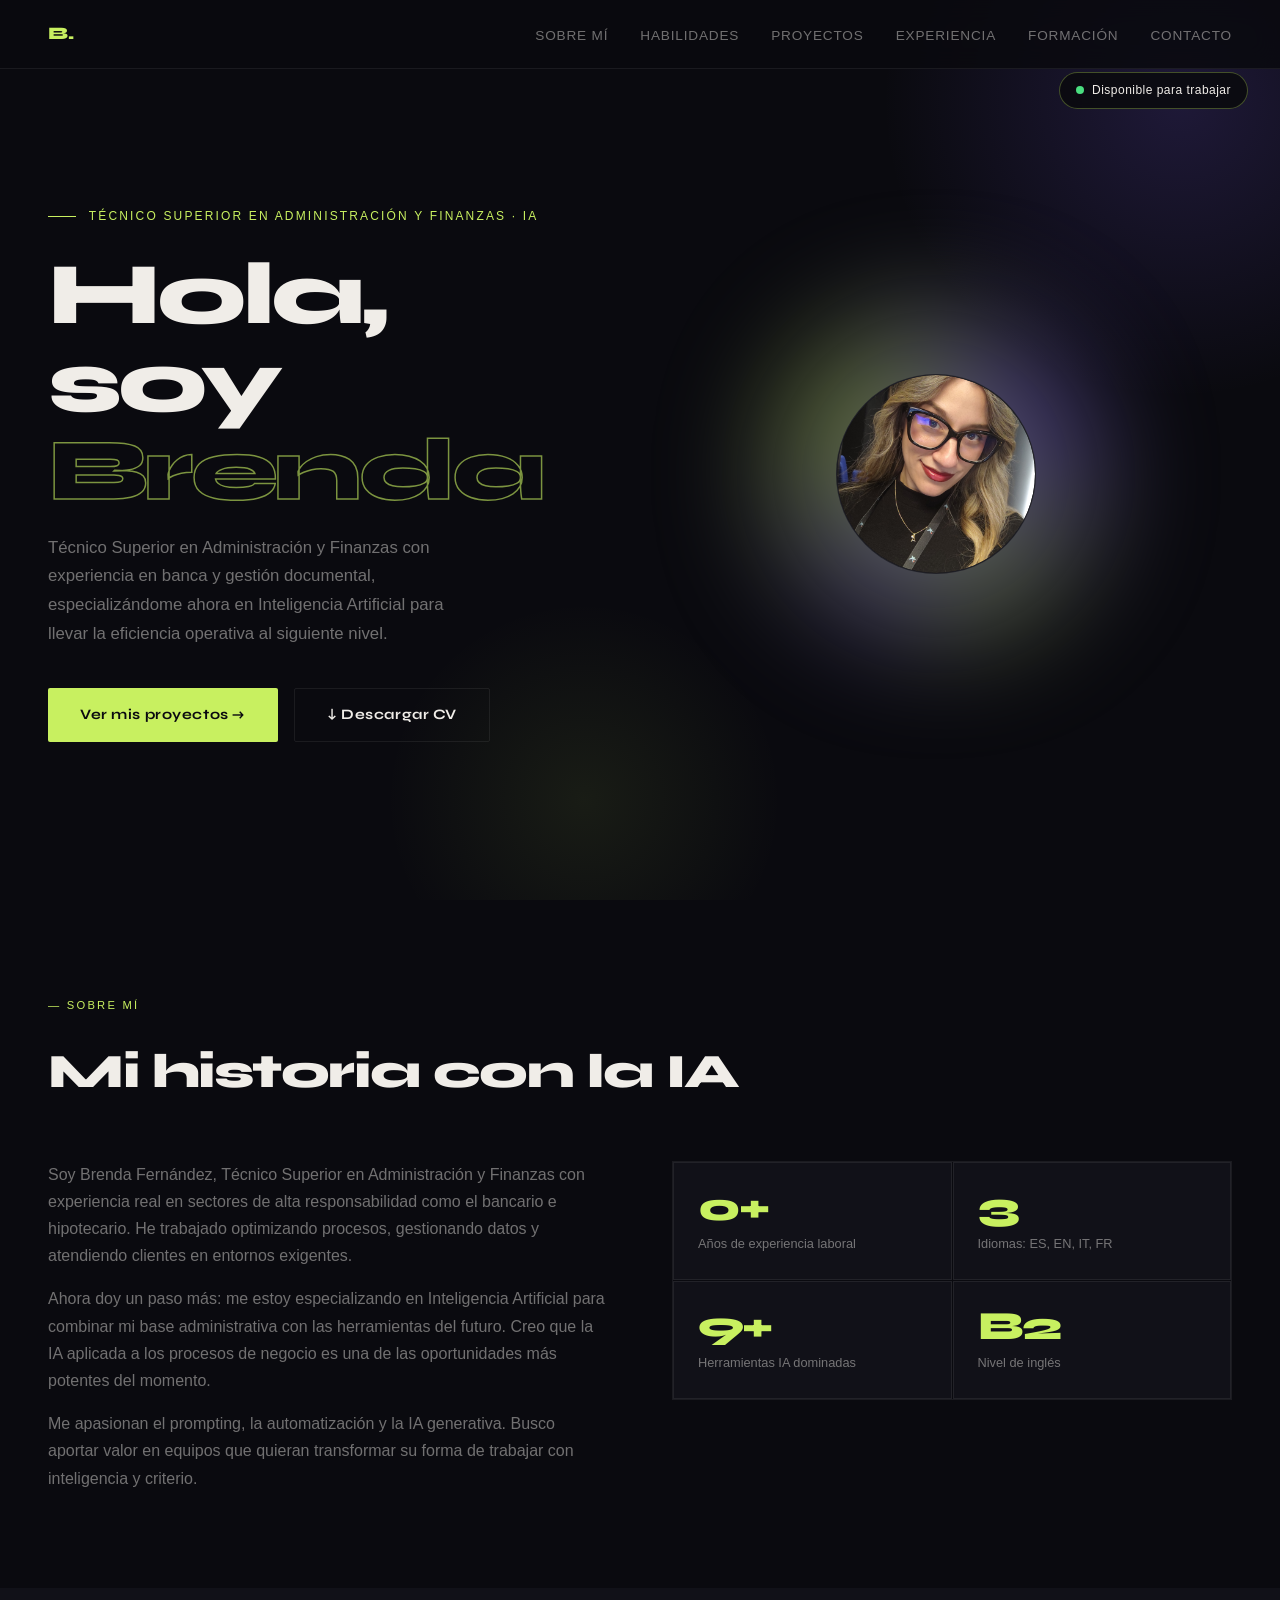
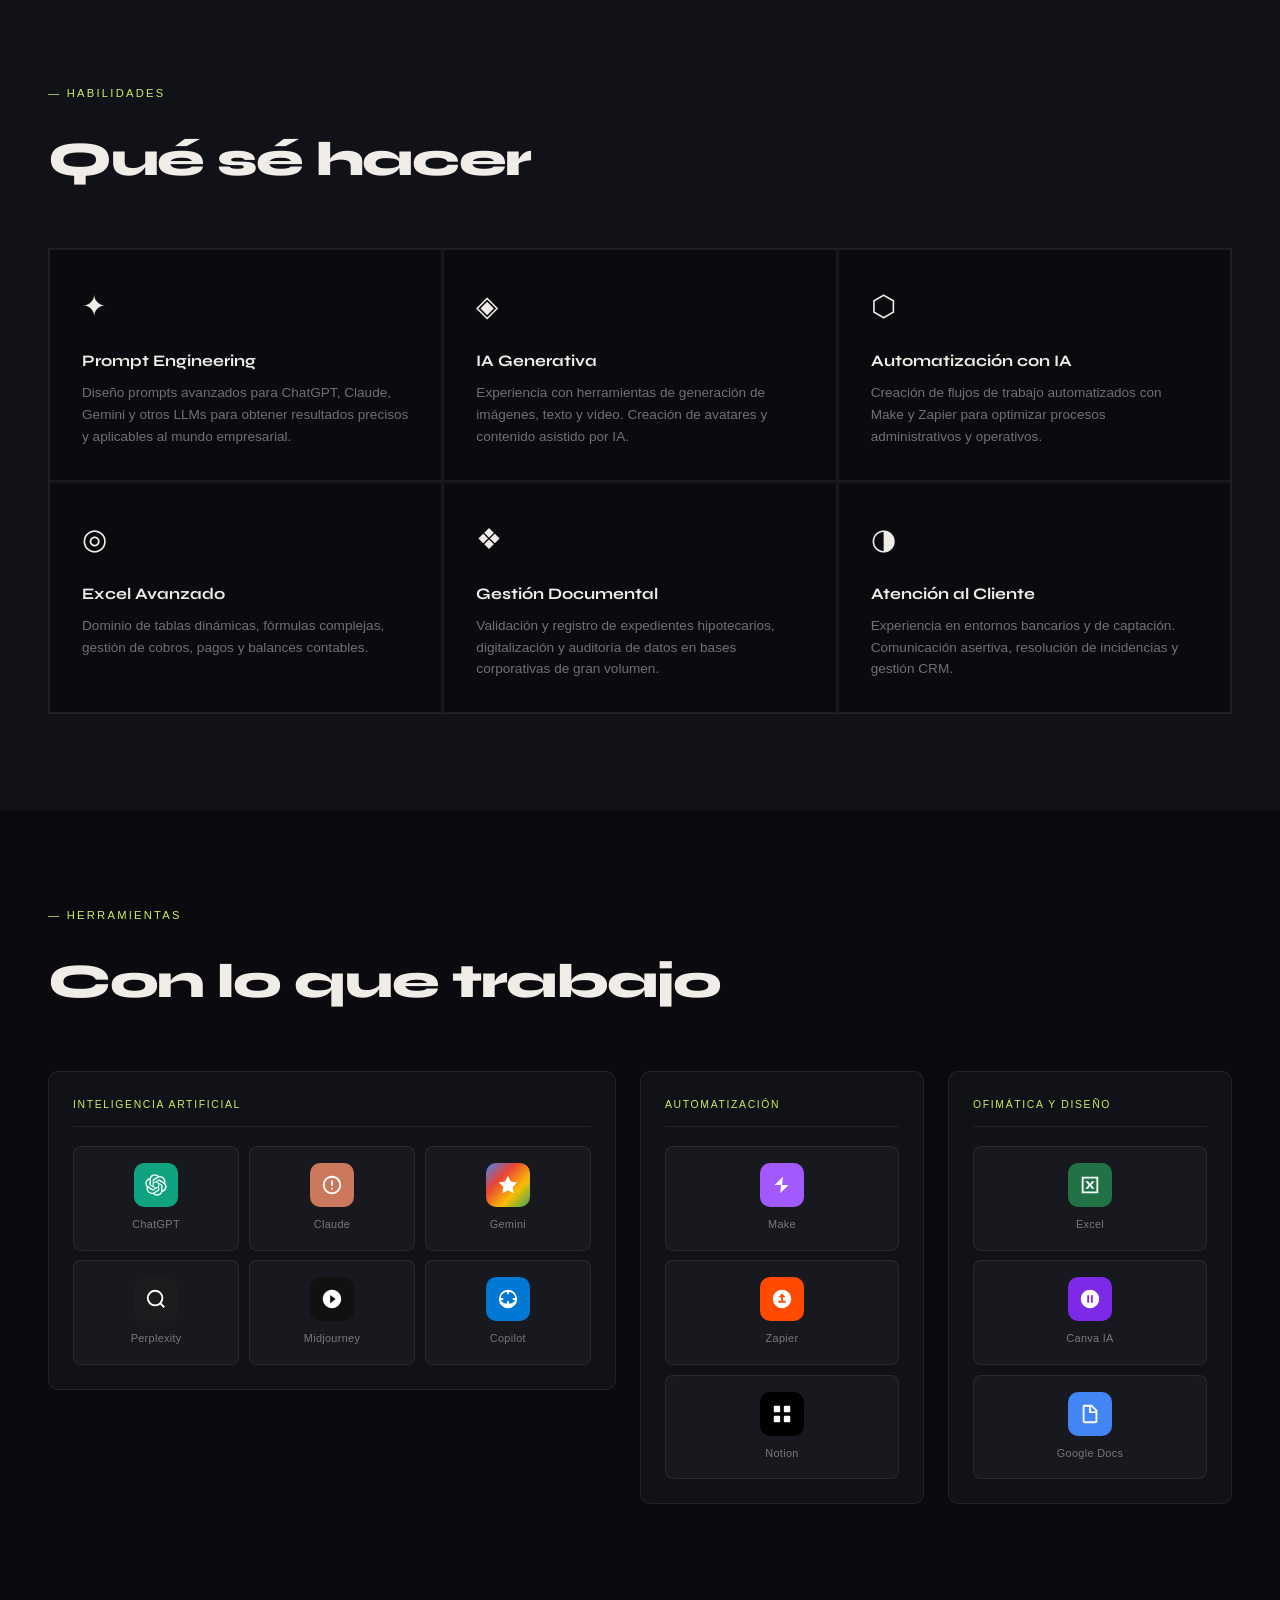
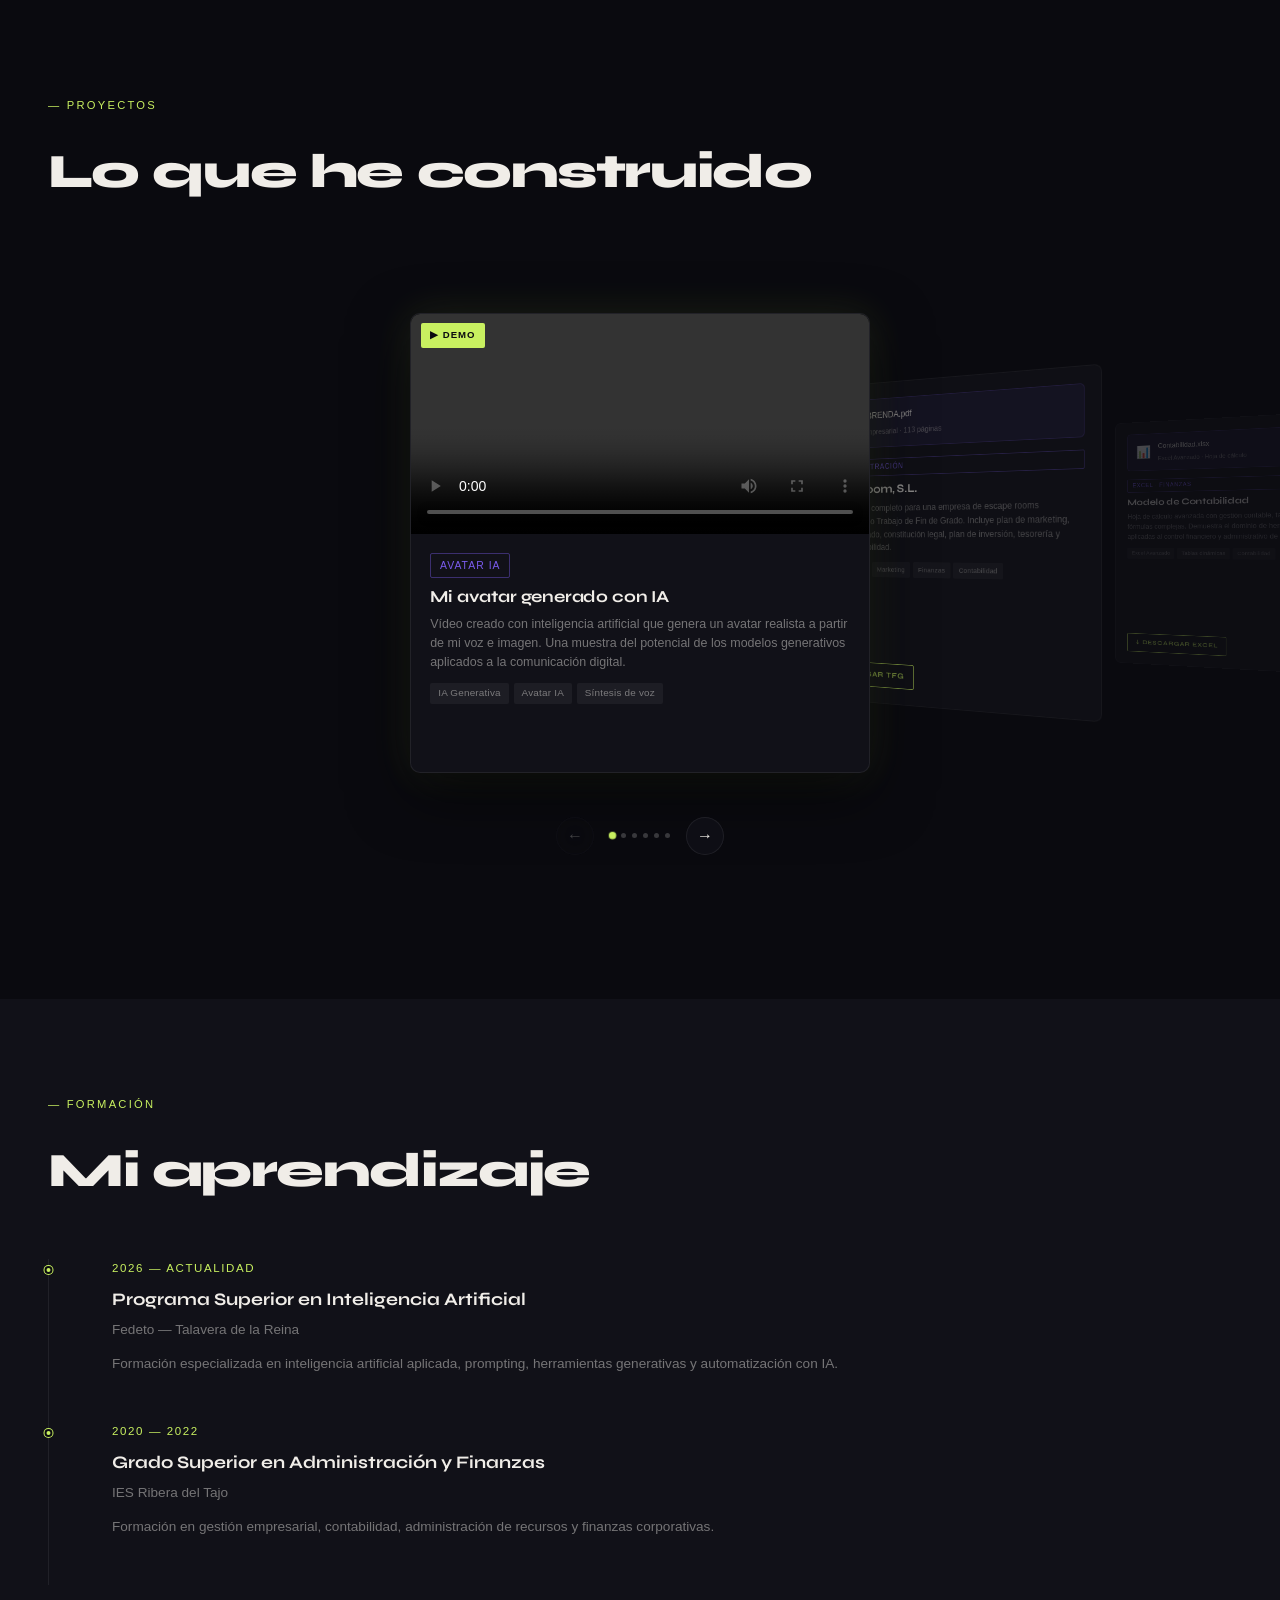
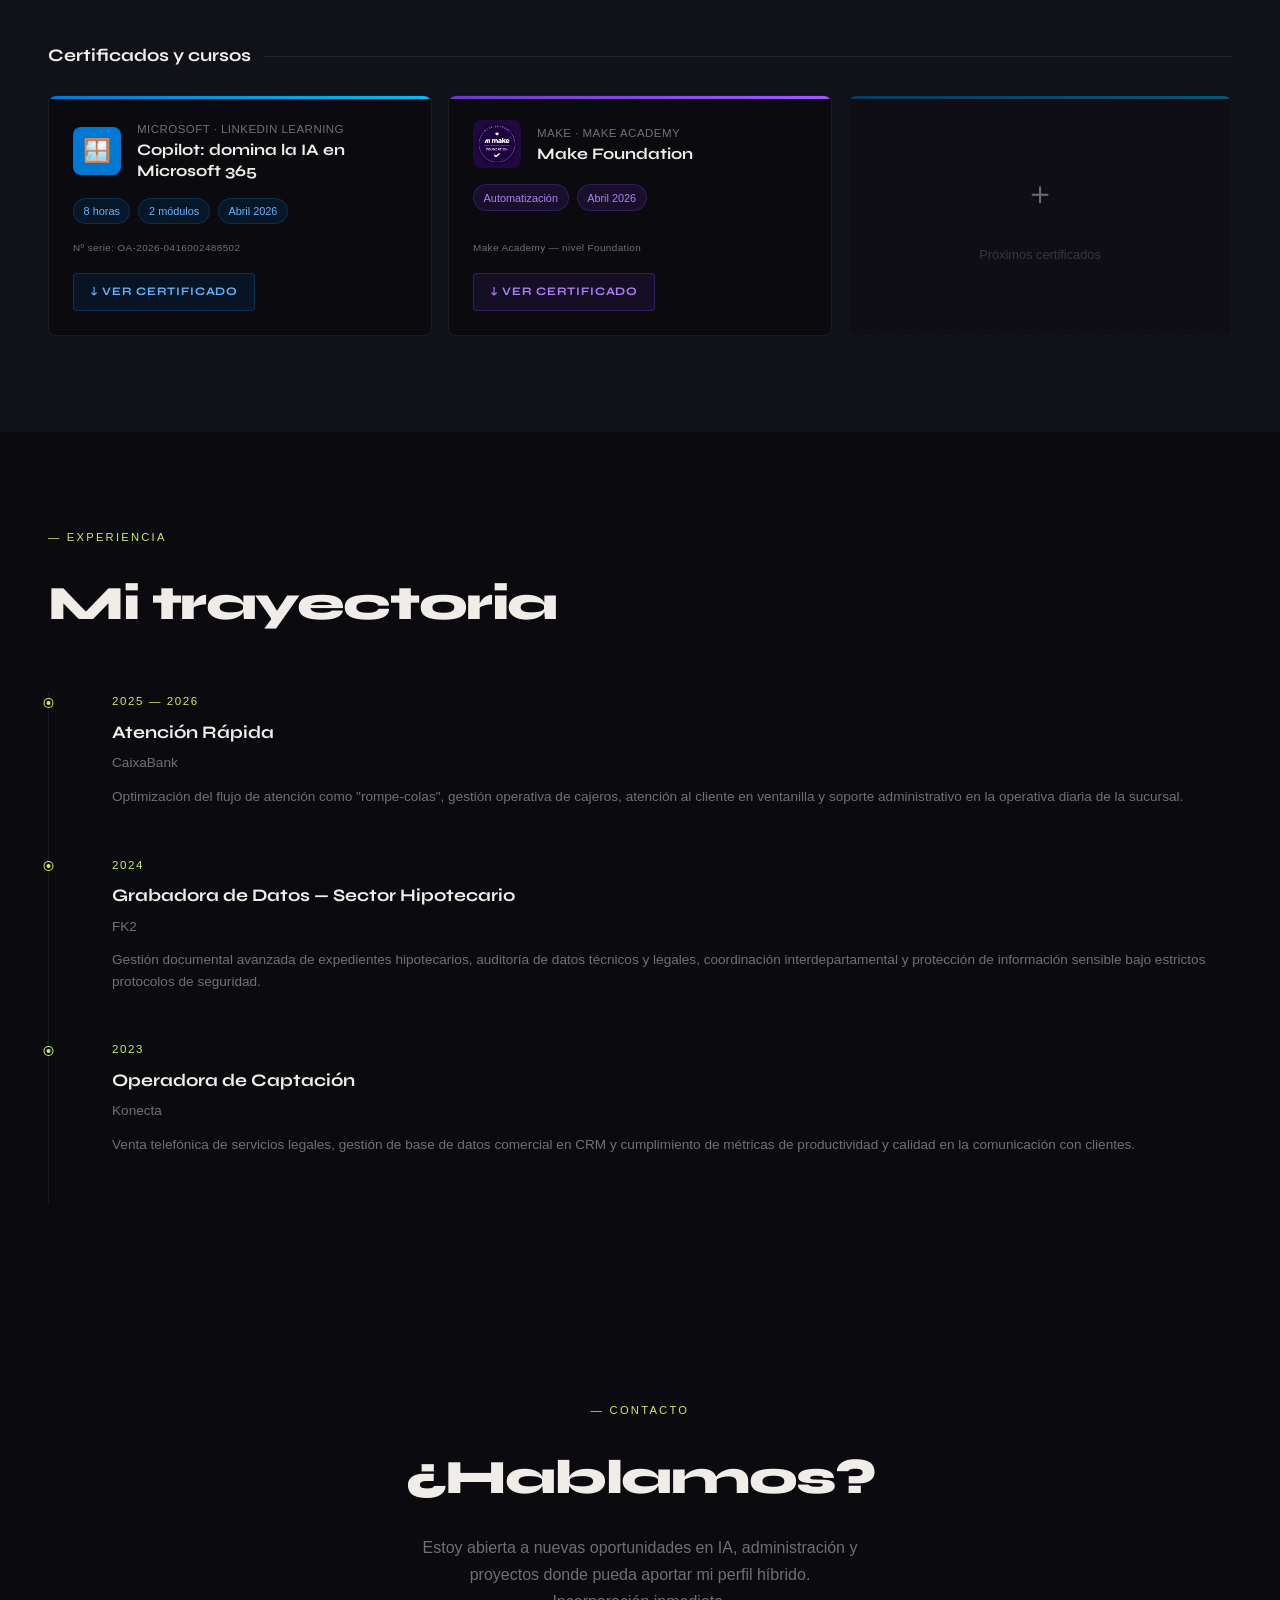
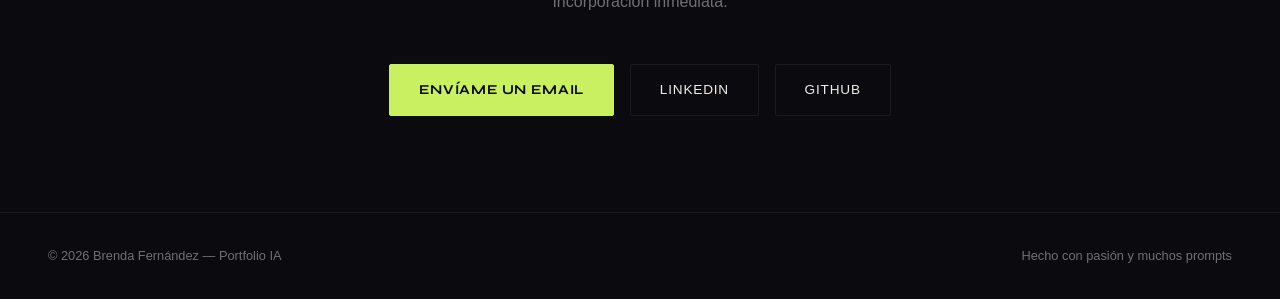
==== commit 5750c666: "Update index.html" ====
--- a/index.html
+++ b/index.html
@@ -1,241 +1,1519 @@
-```html
 <!DOCTYPE html>
 <html lang="es">
 <head>
 <meta charset="UTF-8">
-<meta name="viewport" content="width=device-width, initial-scale=1.0">
-
+<meta name="viewport" content="width=device-width, initial-scale=1.0, maximum-scale=1.0, minimum-scale=1.0, user-scalable=no">
+<meta name="mobile-web-app-capable" content="yes">
+<meta name="apple-mobile-web-app-capable" content="yes">
 <title>Brenda — Portfolio IA</title>
-
-<link href="https://fonts.googleapis.com/css2?family=Syne:wght@600;700&family=Inter:wght@300;400;500&display=swap" rel="stylesheet">
-
+<link href="https://fonts.googleapis.com/css2?family=Syne:wght@400;700;800&family=DM+Sans:ital,wght@0,300;0,400;1,300&display=swap" rel="stylesheet">
 <style>
-*{margin:0;padding:0;box-sizing:border-box;}
-
-:root{
-  --bg:#f6f2eb;
-  --surface:#ffffff;
-  --border:rgba(30,30,30,0.08);
-  --accent:#2f6bff;
-  --text:#1e1e1e;
-  --muted:#66615a;
-}
-
-body{
-  font-family:'Inter',sans-serif;
-  background:var(--bg);
-  color:var(--text);
-  line-height:1.6;
-}
-
-/* NAV */
-nav{
-  position:fixed;
-  width:100%;
-  top:0;
-  display:flex;
-  justify-content:space-between;
-  padding:1.5rem 3rem;
-  background:rgba(255,255,255,0.8);
-  backdrop-filter:blur(10px);
-  border-bottom:1px solid var(--border);
-}
-
-.nav-logo{
-  font-family:'Syne';
-  font-weight:700;
-}
-
-.nav-links{
-  display:flex;
-  gap:2rem;
-  list-style:none;
-}
-
-.nav-links a{
-  text-decoration:none;
-  color:var(--muted);
-  font-size:.9rem;
-}
-
-.nav-links a:hover{
-  color:var(--text);
-}
-
-/* HERO */
-.hero{
-  padding:10rem 3rem 5rem;
-  display:flex;
-  gap:4rem;
-  align-items:center;
-}
-
-.hero-text{
-  flex:1;
-}
-
-h1{
-  font-family:'Syne';
-  font-size:3.5rem;
-  margin-bottom:1rem;
-}
-
-.hero-desc{
-  color:var(--muted);
-  max-width:400px;
-  margin-bottom:2rem;
-}
-
-.btn{
-  padding:.8rem 1.6rem;
-  border-radius:8px;
-  text-decoration:none;
-  font-size:.9rem;
-}
-
-.btn-primary{
-  background:var(--accent);
-  color:#fff;
-}
-
-.btn-secondary{
-  border:1px solid var(--border);
-  color:var(--text);
-}
-
-.hero-img{
-  width:260px;
-  height:260px;
-  border-radius:20px;
-  overflow:hidden;
-  box-shadow:0 10px 40px rgba(0,0,0,0.08);
-}
-
-.hero-img img{
-  width:100%;
-  height:100%;
-  object-fit:cover;
-}
-
-/* SECTIONS */
-section{
-  padding:4rem 3rem;
-}
-
-h2{
-  font-family:'Syne';
-  margin-bottom:2rem;
-}
-
-/* CARDS */
-.grid{
-  display:grid;
-  grid-template-columns:repeat(auto-fit,minmax(260px,1fr));
-  gap:1.5rem;
-}
-
-.card{
-  background:var(--surface);
-  padding:1.5rem;
-  border-radius:18px;
-  border:1px solid var(--border);
-  transition:.2s;
-}
-
-.card:hover{
-  transform:translateY(-5px);
-}
-
-/* PROJECTS */
-.project img{
-  width:100%;
-  border-radius:10px;
-  margin-bottom:1rem;
-}
-
-/* CONTACT */
-.contact{
-  text-align:center;
-}
-
-footer{
-  padding:2rem;
-  text-align:center;
-  color:var(--muted);
-}
+  *, *::before, *::after { box-sizing: border-box; margin: 0; padding: 0; }
+
+  html, body {
+    max-width: 100vw;
+    overflow-x: hidden;
+    -webkit-text-size-adjust: 100%;
+  }
+
+  :root {
+    --bg: #0a0a0f;
+    --surface: #111118;
+    --border: rgba(255,255,255,0.07);
+    --accent: #c8f060;
+    --accent2: #7b5cf0;
+    --text: #f0ede8;
+    --muted: rgba(240,237,232,0.45);
+    --font-head: 'Syne', sans-serif;
+    --font-body: 'DM Sans', sans-serif;
+  }
+
+  html { scroll-behavior: smooth; }
+
+  body {
+    background: var(--bg);
+    color: var(--text);
+    font-family: var(--font-body);
+    font-size: 16px;
+    line-height: 1.7;
+    overflow-x: hidden;
+  }
+
+  /* NAV */
+  nav {
+    position: fixed;
+    top: 0; left: 0; right: 0;
+    z-index: 100;
+    display: flex;
+    justify-content: space-between;
+    align-items: center;
+    padding: 1.2rem 3rem;
+    border-bottom: 1px solid var(--border);
+    background: rgba(10,10,15,0.85);
+    backdrop-filter: blur(12px);
+  }
+  .nav-logo {
+    font-family: var(--font-head);
+    font-weight: 800;
+    font-size: 1.1rem;
+    letter-spacing: -0.02em;
+    color: var(--accent);
+  }
+  .nav-links { display: flex; gap: 2rem; list-style: none; }
+  .nav-links a {
+    color: var(--muted);
+    text-decoration: none;
+    font-size: 0.85rem;
+    letter-spacing: 0.06em;
+    text-transform: uppercase;
+    transition: color 0.2s;
+  }
+  .nav-links a:hover { color: var(--text); }
+
+  /* HERO */
+  .hero {
+    min-height: 100vh;
+    display: flex;
+    flex-direction: column;
+    align-items: center;
+    justify-content: center;
+    text-align: center;
+    padding: 8rem 1.5rem 4rem;
+    position: relative;
+    overflow: hidden;
+    gap: 2.5rem;
+  }
+  @media (min-width: 769px) {
+    .hero {
+      flex-direction: row;
+      text-align: left;
+      padding: 7rem 3rem 4rem;
+      gap: 0;
+    }
+  }
+  .hero::before {
+    content: '';
+    position: absolute;
+    top: -200px; right: -200px;
+    width: 600px; height: 600px;
+    border-radius: 50%;
+    background: radial-gradient(circle, rgba(123,92,240,0.18) 0%, transparent 70%);
+    pointer-events: none;
+  }
+  .hero::after {
+    content: '';
+    position: absolute;
+    bottom: -100px; left: 30%;
+    width: 400px; height: 400px;
+    border-radius: 50%;
+    background: radial-gradient(circle, rgba(200,240,96,0.08) 0%, transparent 70%);
+    pointer-events: none;
+  }
+  .hero-text {
+    position: relative;
+    z-index: 1;
+    width: 100%;
+    display: flex;
+    flex-direction: column;
+    align-items: center;
+  }
+  @media (min-width: 769px) {
+    .hero-text { flex: 1; align-items: flex-start; }
+  }
+  .hero-eyebrow {
+    font-size: 0.7rem;
+    letter-spacing: 0.18em;
+    text-transform: uppercase;
+    color: var(--accent);
+    margin-bottom: 1.2rem;
+    display: flex;
+    align-items: center;
+    gap: 0.8rem;
+    justify-content: center;
+  }
+  @media (min-width: 769px) {
+    .hero-eyebrow { justify-content: flex-start; font-size: 0.75rem; margin-bottom: 1.5rem; }
+  }
+  .hero-eyebrow::before {
+    content: '';
+    display: inline-block;
+    width: 28px; height: 1px;
+    background: var(--accent);
+  }
+  h1 {
+    font-family: var(--font-head);
+    font-size: clamp(2.5rem, 10vw, 5.5rem);
+    font-weight: 800;
+    line-height: 1;
+    letter-spacing: -0.04em;
+    margin-bottom: 1.2rem;
+  }
+  h1 span {
+    color: transparent;
+    -webkit-text-stroke: 1.5px rgba(200,240,96,0.6);
+  }
+  .hero-desc {
+    font-size: 0.95rem;
+    color: var(--muted);
+    max-width: 420px;
+    margin-bottom: 2rem;
+    font-weight: 300;
+    text-align: center;
+  }
+  @media (min-width: 769px) {
+    .hero-desc { font-size: 1.05rem; text-align: left; margin-bottom: 2.5rem; }
+  }
+  .hero-cta {
+    display: inline-flex;
+    align-items: center;
+    gap: 0.6rem;
+    background: var(--accent);
+    color: #0a0a0f;
+    padding: 0.85rem 2rem;
+    border-radius: 2px;
+    font-family: var(--font-head);
+    font-weight: 700;
+    font-size: 0.9rem;
+    letter-spacing: 0.04em;
+    text-decoration: none;
+    transition: transform 0.2s, box-shadow 0.2s;
+  }
+  .hero-cta:hover {
+    transform: translateY(-2px);
+    box-shadow: 0 12px 30px rgba(200,240,96,0.25);
+  }
+  .hero-visual {
+    display: flex;
+    justify-content: center;
+    align-items: center;
+    position: relative;
+    z-index: 1;
+    width: 100%;
+    order: -1;
+  }
+  @media (min-width: 769px) {
+    .hero-visual { flex: 1; order: 0; }
+  }
+  .orb {
+    width: 200px; height: 200px;
+    border-radius: 50%;
+    background: conic-gradient(from 180deg at 50% 50%,
+      #7b5cf0 0deg, #c8f060 120deg, #7b5cf0 240deg, #c8f060 360deg);
+    filter: blur(60px);
+    opacity: 0.5;
+    animation: spin 12s linear infinite;
+  }
+  @media (min-width: 769px) {
+    .orb { width: 320px; height: 320px; }
+  }
+  .orb-inner {
+    position: absolute;
+    width: 150px; height: 150px;
+    border-radius: 50%;
+    background: var(--surface);
+    display: flex;
+    align-items: center;
+    justify-content: center;
+    border: 1px solid var(--border);
+  }
+  @media (min-width: 769px) {
+    .orb-inner { width: 200px; height: 200px; }
+  }
+  @keyframes spin { to { transform: rotate(360deg); } }
+
+  /* SECTIONS */
+  section {
+    padding: 3rem 1.2rem;
+    width: 100%;
+    box-sizing: border-box;
+  }
+  @media (min-width: 769px) {
+    section { padding: 6rem 3rem; }
+  }
+  .section-label {
+    font-size: 0.7rem;
+    letter-spacing: 0.2em;
+    text-transform: uppercase;
+    color: var(--accent);
+    margin-bottom: 1rem;
+  }
+  h2 {
+    font-family: var(--font-head);
+    font-size: clamp(1.8rem, 6vw, 3rem);
+    font-weight: 800;
+    letter-spacing: -0.03em;
+    margin-bottom: 2rem;
+  }
+  @media (min-width: 769px) {
+    h2 { margin-bottom: 3rem; }
+  }
+
+  /* SOBRE MÍ */
+  .about-grid {
+    display: flex;
+    flex-direction: column;
+    gap: 2rem;
+    width: 100%;
+  }
+  @media (min-width: 769px) {
+    .about-grid { flex-direction: row; gap: 4rem; align-items: start; }
+    .about-grid > * { flex: 1; }
+  }
+  .about-text { font-size: 0.95rem; color: var(--muted); font-weight: 300; }
+  @media (min-width: 769px) { .about-text { font-size: 1rem; } }
+  .about-text p + p { margin-top: 1rem; }
+  .stats-grid {
+    display: grid;
+    grid-template-columns: 1fr 1fr;
+    gap: 1px;
+    border: 1px solid var(--border);
+  }
+  .stat {
+    padding: 1.5rem;
+    border: 1px solid var(--border);
+    background: var(--surface);
+  }
+  .stat-num {
+    font-family: var(--font-head);
+    font-size: 2.5rem;
+    font-weight: 800;
+    color: var(--accent);
+    line-height: 1;
+    letter-spacing: -0.04em;
+  }
+  .stat-label { font-size: 0.8rem; color: var(--muted); margin-top: 0.4rem; }
+
+  /* HABILIDADES */
+  .skills-section { background: var(--surface); }
+  .skills-grid {
+    display: grid;
+    grid-template-columns: repeat(3, 1fr);
+    gap: 1px;
+    border: 1px solid var(--border);
+  }
+  .skill-card {
+    padding: 2rem;
+    background: var(--bg);
+    border: 1px solid var(--border);
+    transition: background 0.3s, border-color 0.3s;
+  }
+  .skill-card:hover {
+    background: rgba(123,92,240,0.06);
+    border-color: rgba(123,92,240,0.3);
+  }
+  .skill-icon {
+    font-size: 1.8rem;
+    margin-bottom: 1rem;
+    display: block;
+  }
+  .skill-name {
+    font-family: var(--font-head);
+    font-size: 1rem;
+    font-weight: 700;
+    margin-bottom: 0.5rem;
+    color: var(--text);
+  }
+  .skill-desc { font-size: 0.85rem; color: var(--muted); line-height: 1.6; }
+
+  /* PROYECTOS */
+  /* CARRUSEL COVERFLOW */
+  .carousel-outer {
+    position: relative;
+    padding: 2rem 0 3rem;
+  }
+  .carousel-track-wrap {
+    overflow: visible;
+    position: relative;
+    height: 500px;
+    display: flex;
+    align-items: center;
+    justify-content: center;
+  }
+  .projects-grid {
+    display: flex;
+    align-items: center;
+    justify-content: center;
+    position: relative;
+    width: 100%;
+    height: 100%;
+    perspective: 1400px;
+  }
+  .project-card {
+    position: absolute;
+    width: 460px;
+    height: 460px;
+    flex-shrink: 0;
+    background: var(--surface);
+    border: 1px solid var(--border);
+    border-radius: 10px;
+    overflow: hidden;
+    transition: transform 0.5s cubic-bezier(0.25,0.46,0.45,0.94),
+                opacity 0.5s ease,
+                box-shadow 0.5s ease;
+    cursor: pointer;
+    display: flex;
+    flex-direction: column;
+    padding: 1.4rem;
+  }
+
+  /* TARJETA VÍDEO */
+  .project-card.video-card {
+    width: 460px;
+    height: 460px;
+    padding: 0;
+  }
+  .video-wrapper {
+    position: relative;
+    background: #000;
+    overflow: hidden;
+    width: 100%;
+    height: 220px;
+    flex-shrink: 0;
+  }
+  .video-wrapper video {
+    width: 100%;
+    height: 100%;
+    display: block;
+    object-fit: contain;
+    background: #000;
+  }
+  .video-badge {
+    position: absolute;
+    top: 0.6rem; left: 0.6rem;
+    background: var(--accent);
+    color: #0a0a0f;
+    font-size: 0.6rem;
+    font-weight: 800;
+    letter-spacing: 0.1em;
+    text-transform: uppercase;
+    padding: 0.25rem 0.6rem;
+    border-radius: 2px;
+    z-index: 5;
+  }
+  .video-info { padding: 1rem 1.2rem; flex: 1; overflow: hidden; }
+
+  /* TARJETA ARCHIVO */
+  .project-card.file-card {}
+  .file-preview {
+    background: rgba(123,92,240,0.1);
+    border: 1px solid rgba(123,92,240,0.25);
+    border-radius: 6px;
+    padding: 0.8rem 1rem;
+    display: flex;
+    align-items: center;
+    gap: 0.8rem;
+    margin-bottom: 1rem;
+  }
+  .file-icon { font-size: 1.4rem; flex-shrink: 0; }
+  .file-meta { font-size: 0.68rem; color: var(--muted); }
+  .file-name { font-size: 0.78rem; color: var(--text); font-weight: 500; margin-bottom: 0.15rem; }
+  .download-btn {
+    display: inline-flex;
+    align-items: center;
+    gap: 0.3rem;
+    margin-top: auto;
+    padding: 0.45rem 0.9rem;
+    background: transparent;
+    border: 1px solid var(--accent);
+    color: var(--accent);
+    border-radius: 2px;
+    font-size: 0.68rem;
+    font-family: var(--font-head);
+    font-weight: 700;
+    letter-spacing: 0.08em;
+    text-decoration: none;
+    text-transform: uppercase;
+    transition: background 0.2s, color 0.2s;
+    width: fit-content;
+  }
+  .download-btn:hover { background: var(--accent); color: #0a0a0f; }
+
+  /* TIPOGRAFÍA TARJETAS */
+  .project-tag {
+    display: inline-block;
+    font-size: 0.65rem;
+    letter-spacing: 0.1em;
+    text-transform: uppercase;
+    color: var(--accent2);
+    border: 1px solid rgba(123,92,240,0.4);
+    padding: 0.15rem 0.55rem;
+    border-radius: 2px;
+    margin-bottom: 0.6rem;
+  }
+  .project-title {
+    font-family: var(--font-head);
+    font-size: 1.05rem;
+    font-weight: 700;
+    letter-spacing: -0.01em;
+    margin-bottom: 0.5rem;
+    color: var(--text);
+    line-height: 1.2;
+  }
+  .project-desc { font-size: 0.78rem; color: var(--muted); line-height: 1.5; }
+  .project-tools {
+    display: flex;
+    flex-wrap: wrap;
+    gap: 0.3rem;
+    margin-top: 0.7rem;
+  }
+  .tool-pill {
+    font-size: 0.62rem;
+    padding: 0.15rem 0.5rem;
+    background: rgba(255,255,255,0.05);
+    border-radius: 2px;
+    color: var(--muted);
+    letter-spacing: 0.02em;
+  }
+
+  /* CONTROLES CARRUSEL */
+  .carousel-controls {
+    display: flex;
+    align-items: center;
+    justify-content: center;
+    gap: 1rem;
+    margin-top: 1.5rem;
+  }
+  .carousel-btn {
+    width: 38px; height: 38px;
+    border-radius: 50%;
+    border: 1px solid var(--border);
+    background: rgba(17,17,24,0.8);
+    color: var(--text);
+    font-size: 1rem;
+    cursor: pointer;
+    display: flex;
+    align-items: center;
+    justify-content: center;
+    transition: border-color 0.2s, color 0.2s;
+    backdrop-filter: blur(8px);
+  }
+  .carousel-btn:hover { border-color: var(--accent); color: var(--accent); }
+  .carousel-btn:disabled { opacity: 0.25; cursor: default; }
+  .carousel-dots {
+    display: flex;
+    gap: 6px;
+    align-items: center;
+  }
+  .carousel-dot {
+    width: 5px; height: 5px;
+    border-radius: 50%;
+    background: rgba(255,255,255,0.2);
+    cursor: pointer;
+    transition: background 0.2s, transform 0.2s;
+  }
+  .carousel-dot.active { background: var(--accent); transform: scale(1.5); }
+
+  /* TIMELINE */
+  .education-section { background: var(--surface); }
+  .timeline { position: relative; padding-left: 2rem; }
+  .timeline::before {
+    content: '';
+    position: absolute;
+    left: 0; top: 0; bottom: 0;
+    width: 1px;
+    background: var(--border);
+  }
+  .timeline-item { position: relative; padding: 0 0 3rem 2rem; }
+  .timeline-item::before {
+    content: '';
+    position: absolute;
+    left: -2rem;
+    top: 0.4rem;
+    width: 8px; height: 8px;
+    border-radius: 50%;
+    background: var(--accent);
+    border: 2px solid var(--bg);
+    box-shadow: 0 0 0 1px var(--accent);
+    transform: translateX(-3.5px);
+  }
+  .timeline-year {
+    font-size: 0.72rem;
+    letter-spacing: 0.14em;
+    text-transform: uppercase;
+    color: var(--accent);
+    margin-bottom: 0.4rem;
+  }
+  .timeline-title {
+    font-family: var(--font-head);
+    font-size: 1.1rem;
+    font-weight: 700;
+    color: var(--text);
+    margin-bottom: 0.2rem;
+  }
+  .timeline-org { font-size: 0.85rem; color: var(--muted); margin-bottom: 0.7rem; }
+  .timeline-desc { font-size: 0.85rem; color: var(--muted); line-height: 1.6; }
+
+  /* CONTACTO */
+  .contact-section {
+    text-align: center;
+    background: var(--bg);
+    padding: 6rem 3rem;
+    position: relative;
+    overflow: hidden;
+  }
+  .contact-section h2 { margin-bottom: 1rem; }
+  .contact-section p { color: var(--muted); max-width: 440px; margin: 0 auto 3rem; font-size: 1rem; }
+  .contact-links { display: flex; justify-content: center; gap: 1rem; flex-wrap: wrap; }
+  .contact-link {
+    display: inline-flex;
+    align-items: center;
+    gap: 0.5rem;
+    padding: 0.85rem 1.8rem;
+    border: 1px solid var(--border);
+    border-radius: 2px;
+    color: var(--text);
+    text-decoration: none;
+    font-size: 0.85rem;
+    letter-spacing: 0.06em;
+    text-transform: uppercase;
+    transition: background 0.2s, border-color 0.2s, color 0.2s;
+  }
+  .contact-link:hover {
+    background: var(--accent);
+    border-color: var(--accent);
+    color: #0a0a0f;
+  }
+  .contact-link.primary {
+    background: var(--accent);
+    border-color: var(--accent);
+    color: #0a0a0f;
+    font-weight: 700;
+    font-family: var(--font-head);
+  }
+
+  /* FOOTER */
+  footer {
+    border-top: 1px solid var(--border);
+    padding: 2rem 3rem;
+    display: flex;
+    justify-content: space-between;
+    align-items: center;
+    font-size: 0.8rem;
+    color: var(--muted);
+  }
+
+  /* ANIMATIONS */
+  .fade-in { opacity: 0; transform: translateY(24px); animation: fadeUp 0.7s ease forwards; }
+  @keyframes fadeUp { to { opacity: 1; transform: translateY(0); } }
+  .delay-1 { animation-delay: 0.1s; }
+  .delay-2 { animation-delay: 0.25s; }
+  .delay-3 { animation-delay: 0.4s; }
+  .delay-4 { animation-delay: 0.55s; }
+
+  /* BANNER DISPONIBLE */
+  .available-banner {
+    position: fixed;
+    top: 72px; right: 2rem;
+    z-index: 99;
+    display: flex;
+    align-items: center;
+    gap: 0.5rem;
+    background: rgba(10,10,15,0.9);
+    border: 1px solid rgba(200,240,96,0.3);
+    border-radius: 100px;
+    padding: 0.45rem 1rem;
+    backdrop-filter: blur(12px);
+    font-size: 0.75rem;
+    color: var(--text);
+    letter-spacing: 0.04em;
+  }
+  .available-dot {
+    width: 8px; height: 8px;
+    border-radius: 50%;
+    background: #4ade80;
+    box-shadow: 0 0 0 0 rgba(74,222,128,0.6);
+    animation: pulse-dot 2s infinite;
+    flex-shrink: 0;
+  }
+  @keyframes pulse-dot {
+    0% { box-shadow: 0 0 0 0 rgba(74,222,128,0.6); }
+    70% { box-shadow: 0 0 0 7px rgba(74,222,128,0); }
+    100% { box-shadow: 0 0 0 0 rgba(74,222,128,0); }
+  }
+  @media (max-width: 768px) { 
+    .available-banner { 
+      top: 68px; 
+      right: 50%;
+      transform: translateX(50%);
+      bottom: auto;
+      font-size: 0.72rem;
+      white-space: nowrap;
+    } 
+  }
+
+  /* SECCIÓN HERRAMIENTAS */
+  .tools-section { background: var(--bg); }
+  .tools-categories {
+    display: grid;
+    grid-template-columns: 2fr 1fr 1fr;
+    gap: 1.5rem;
+    align-items: start;
+  }
+  .tools-category {
+    background: var(--surface);
+    border: 1px solid var(--border);
+    border-radius: 10px;
+    padding: 1.5rem;
+  }
+  .tools-cat-label {
+    font-size: 0.65rem;
+    letter-spacing: 0.16em;
+    text-transform: uppercase;
+    color: var(--accent);
+    margin-bottom: 1.2rem;
+    padding-bottom: 0.8rem;
+    border-bottom: 1px solid var(--border);
+  }
+  .tools-cat-grid {
+    display: grid;
+    grid-template-columns: repeat(3, 1fr);
+    gap: 0.6rem;
+  }
+  .tools-category:nth-child(2) .tools-cat-grid,
+  .tools-category:nth-child(3) .tools-cat-grid {
+    grid-template-columns: 1fr;
+  }
+  .tool-card {
+    padding: 1rem 0.8rem;
+    background: rgba(255,255,255,0.03);
+    border: 1px solid var(--border);
+    border-radius: 8px;
+    display: flex;
+    flex-direction: column;
+    align-items: center;
+    gap: 0.5rem;
+    transition: background 0.2s, transform 0.2s, border-color 0.2s;
+    text-align: center;
+    cursor: default;
+  }
+  .tool-card:hover {
+    background: rgba(200,240,96,0.06);
+    border-color: rgba(200,240,96,0.25);
+    transform: translateY(-3px);
+  }
+  .tool-logo {
+    width: 32px; height: 32px;
+    object-fit: contain;
+  }
+  .tool-card-name {
+    font-size: 0.68rem;
+    color: var(--muted);
+    letter-spacing: 0.03em;
+  }
+  .tool-emoji { font-size: 1.6rem; line-height: 1; }
+
+  /* ICONO WRAP herramientas */
+  .tool-icon-wrap {
+    width: 44px; height: 44px;
+    border-radius: 10px;
+    display: flex;
+    align-items: center;
+    justify-content: center;
+    flex-shrink: 0;
+  }
+
+  /* MENÚ HAMBURGUESA MÓVIL */
+  .nav-hamburger {
+    display: none;
+    flex-direction: column;
+    gap: 5px;
+    cursor: pointer;
+    padding: 4px;
+    background: none;
+    border: none;
+  }
+  .nav-hamburger span {
+    display: block;
+    width: 22px; height: 2px;
+    background: var(--text);
+    border-radius: 2px;
+    transition: transform 0.3s, opacity 0.3s;
+  }
+  .nav-hamburger.open span:nth-child(1) { transform: translateY(7px) rotate(45deg); }
+  .nav-hamburger.open span:nth-child(2) { opacity: 0; }
+  .nav-hamburger.open span:nth-child(3) { transform: translateY(-7px) rotate(-45deg); }
+
+  .nav-mobile-menu {
+    display: none;
+    position: fixed;
+    top: 60px; left: 0; right: 0;
+    background: rgba(10,10,15,0.97);
+    backdrop-filter: blur(16px);
+    border-bottom: 1px solid var(--border);
+    padding: 1.5rem 2rem;
+    z-index: 99;
+    flex-direction: column;
+    gap: 0;
+  }
+  .nav-mobile-menu.open { display: flex; }
+  .nav-mobile-menu a {
+    color: var(--text);
+    text-decoration: none;
+    font-size: 1.1rem;
+    font-family: var(--font-head);
+    font-weight: 700;
+    padding: 0.9rem 0;
+    border-bottom: 1px solid var(--border);
+    letter-spacing: 0.02em;
+    transition: color 0.2s;
+  }
+  .nav-mobile-menu a:last-child { border-bottom: none; }
+  .nav-mobile-menu a:hover { color: var(--accent); }
+
+  @media (max-width: 768px) {
+    /* EVITAR DESBORDAMIENTO */
+    * { max-width: 100vw; }
+    html, body { width: 100%; overflow-x: hidden; }
+    section { overflow: hidden; }
+
+    /* NAV */
+    nav { padding: 1rem 1.5rem; }
+    .nav-links { display: none; }
+    .nav-hamburger { display: flex; }
+
+    /* BANNER */
+    .available-banner {
+      top: 64px;
+      right: 50%;
+      transform: translateX(50%);
+      bottom: auto;
+      font-size: 0.7rem;
+      white-space: nowrap;
+    }
+
+    /* STATS */
+    .stats-grid { grid-template-columns: 1fr 1fr; }
+    .stat-num { font-size: 2rem; }
+
+    /* HABILIDADES */
+    .skills-grid { grid-template-columns: 1fr 1fr; }
+    .skill-card { padding: 1.2rem; }
+    .skill-name { font-size: 0.85rem; }
+    .skill-desc { font-size: 0.75rem; }
+
+    /* HERRAMIENTAS */
+    .tools-categories { grid-template-columns: 1fr; gap: 1rem; }
+    .tools-cat-grid { grid-template-columns: repeat(3, 1fr) !important; }
+
+    /* PROYECTOS */
+    .carousel-outer { overflow: hidden; width: 100%; }
+    .carousel-track-wrap { height: 520px; overflow: hidden; }
+    .projects-grid { overflow: visible; }
+    .project-card {
+      width: 88vw !important;
+      max-width: 88vw !important;
+      height: auto !important;
+      min-height: 360px;
+    }
+    .project-card.video-card {
+      width: 88vw !important;
+      max-width: 88vw !important;
+      height: auto !important;
+    }
+    .video-wrapper { height: 200px; }
+
+    /* FORMACIÓN */
+    .certs-grid { grid-template-columns: 1fr; }
+
+    /* CONTACTO */
+    .contact-section { padding: 4rem 1.2rem; }
+    .contact-links { flex-direction: column; align-items: center; }
+    .contact-link { width: 100%; max-width: 320px; justify-content: center; }
+
+    /* FOOTER */
+    footer { flex-direction: column; gap: 0.8rem; text-align: center; padding: 1.5rem 1.2rem; }
+  }
+
+  /* CERTIFICADOS */
+  .certs-subtitle {
+    font-family: var(--font-head);
+    font-size: 1.1rem;
+    font-weight: 700;
+    color: var(--text);
+    margin: 3.5rem 0 1.5rem;
+    display: flex;
+    align-items: center;
+    gap: 0.8rem;
+  }
+  .certs-subtitle::after {
+    content: '';
+    flex: 1;
+    height: 1px;
+    background: var(--border);
+  }
+  .certs-grid {
+    display: grid;
+    grid-template-columns: repeat(auto-fit, minmax(280px, 1fr));
+    gap: 1rem;
+  }
+  .cert-card {
+    background: var(--bg);
+    border: 1px solid var(--border);
+    border-radius: 8px;
+    padding: 1.5rem;
+    display: flex;
+    flex-direction: column;
+    gap: 1rem;
+    transition: border-color 0.3s, transform 0.2s;
+    position: relative;
+    overflow: hidden;
+  }
+  .cert-card::before {
+    content: '';
+    position: absolute;
+    top: 0; left: 0; right: 0;
+    height: 3px;
+    background: linear-gradient(90deg, #0078d4, #00bcf2);
+  }
+  .cert-card:hover {
+    border-color: rgba(0,120,212,0.4);
+    transform: translateY(-3px);
+  }
+  .cert-header {
+    display: flex;
+    align-items: center;
+    gap: 1rem;
+  }
+  .cert-logo-wrap {
+    width: 48px; height: 48px;
+    border-radius: 8px;
+    background: #0078d4;
+    display: flex;
+    align-items: center;
+    justify-content: center;
+    flex-shrink: 0;
+    font-size: 1.4rem;
+  }
+  .cert-issuer {
+    font-size: 0.72rem;
+    color: var(--muted);
+    letter-spacing: 0.04em;
+    text-transform: uppercase;
+  }
+  .cert-name {
+    font-family: var(--font-head);
+    font-size: 1rem;
+    font-weight: 700;
+    color: var(--text);
+    line-height: 1.3;
+  }
+  .cert-meta {
+    display: flex;
+    flex-wrap: wrap;
+    gap: 0.5rem;
+  }
+  .cert-pill {
+    font-size: 0.68rem;
+    padding: 0.2rem 0.6rem;
+    border-radius: 100px;
+    background: rgba(0,120,212,0.12);
+    color: #60b4ff;
+    border: 1px solid rgba(0,120,212,0.25);
+  }
+  .cert-serial {
+    font-size: 0.62rem;
+    color: var(--muted);
+    letter-spacing: 0.04em;
+    margin-top: auto;
+  }
+  .cert-btn {
+    display: inline-flex;
+    align-items: center;
+    gap: 0.4rem;
+    padding: 0.5rem 1rem;
+    background: rgba(0,120,212,0.1);
+    border: 1px solid rgba(0,120,212,0.3);
+    color: #60b4ff;
+    border-radius: 4px;
+    font-size: 0.72rem;
+    font-family: var(--font-head);
+    font-weight: 700;
+    letter-spacing: 0.06em;
+    text-decoration: none;
+    text-transform: uppercase;
+    transition: background 0.2s, color 0.2s;
+    width: fit-content;
+  }
+  .cert-card.make-card::before {
+    background: linear-gradient(90deg, #6a39c9, #a259ff);
+  }
 </style>
 </head>
-
 <body>
+
+<!-- BANNER DISPONIBLE -->
+<div class="available-banner">
+  <span class="available-dot"></span>
+  Disponible para trabajar
+</div>
 
 <nav>
   <div class="nav-logo">B.</div>
   <ul class="nav-links">
-    <li><a href="#sobre">Sobre mí</a></li>
-    <li><a href="#skills">Habilidades</a></li>
-    <li><a href="#projects">Proyectos</a></li>
-    <li><a href="#contact">Contacto</a></li>
+    <li><a href="#sobre-mi">Sobre mí</a></li>
+    <li><a href="#habilidades">Habilidades</a></li>
+    <li><a href="#proyectos">Proyectos</a></li>
+    <li><a href="#experiencia">Experiencia</a></li>
+    <li><a href="#formacion">Formación</a></li>
+    <li><a href="#contacto">Contacto</a></li>
   </ul>
+  <button class="nav-hamburger" id="hamburger" onclick="toggleMenu()">
+    <span></span><span></span><span></span>
+  </button>
 </nav>
+
+<div class="nav-mobile-menu" id="mobileMenu">
+  <a href="#sobre-mi" onclick="closeMenu()">Sobre mí</a>
+  <a href="#habilidades" onclick="closeMenu()">Habilidades</a>
+  <a href="#proyectos" onclick="closeMenu()">Proyectos</a>
+  <a href="#experiencia" onclick="closeMenu()">Experiencia</a>
+  <a href="#formacion" onclick="closeMenu()">Formación</a>
+  <a href="#contacto" onclick="closeMenu()">Contacto</a>
+</div>
 
 <section class="hero">
   <div class="hero-text">
-    <h1>Hola, soy Brenda</h1>
-    <p class="hero-desc">
-      Técnico en Administración especializado en Inteligencia Artificial y automatización de procesos.
-    </p>
-    <a href="#projects" class="btn btn-primary">Ver proyectos</a>
-    <a href="#" class="btn btn-secondary">Descargar CV</a>
+    <div class="hero-eyebrow fade-in">Técnico Superior en Administración y Finanzas · IA</div>
+    <h1 class="fade-in delay-1">Hola,<br>soy <span>Brenda</span></h1>
+    <p class="hero-desc fade-in delay-2">Técnico Superior en Administración y Finanzas con experiencia en banca y gestión documental, especializándome ahora en Inteligencia Artificial para llevar la eficiencia operativa al siguiente nivel.</p>
+    <div style="display:flex; gap:1rem; flex-wrap:wrap;" class="fade-in delay-3">
+      <a href="#proyectos" class="hero-cta">Ver mis proyectos →</a>
+      <a href="https://brenda-fernandez02.github.io/Portfolio.Brenda.Fernandez/Brenda_Fernandez_Administrativa.pdf" target="_blank" class="hero-cta" style="background:transparent; border:1px solid var(--border); color:var(--text);">↓ Descargar CV</a>
+    </div>
   </div>
-
-  <div class="hero-img">
-    <img src="foto.jpg">
+  <div class="hero-visual fade-in delay-4">
+    <div class="orb"></div>
+    <div class="orb-inner" style="overflow:hidden; padding:0;">
+      <img src="https://brenda-fernandez02.github.io/Portfolio.Brenda.Fernandez/foto.jpg"
+           alt="Brenda Fernández"
+           style="width:100%; height:100%; object-fit:cover; border-radius:50%;"
+           onerror="this.style.display='none'; this.parentElement.innerHTML='<span style=\'font-family:var(--font-head);font-size:4rem;font-weight:800;color:var(--accent);letter-spacing:-0.05em;\'>B.</span>'">
+    </div>
   </div>
 </section>
 
-<section id="sobre">
-  <h2>Sobre mí</h2>
-  <p>
-    Profesional con experiencia en banca y gestión documental, enfocada ahora en IA aplicada a negocio.
-  </p>
-</section>
-
-<section id="skills">
-  <h2>Habilidades</h2>
-  <div class="grid">
-    <div class="card">Prompt Engineering</div>
-    <div class="card">IA Generativa</div>
-    <div class="card">Automatización</div>
-    <div class="card">Excel Avanzado</div>
+<section id="sobre-mi">
+  <div class="section-label">— Sobre mí</div>
+  <h2>Mi historia con la IA</h2>
+  <div class="about-grid">
+    <div class="about-text">
+      <p>Soy Brenda Fernández, Técnico Superior en Administración y Finanzas con experiencia real en sectores de alta responsabilidad como el bancario e hipotecario. He trabajado optimizando procesos, gestionando datos y atendiendo clientes en entornos exigentes.</p>
+      <p>Ahora doy un paso más: me estoy especializando en Inteligencia Artificial para combinar mi base administrativa con las herramientas del futuro. Creo que la IA aplicada a los procesos de negocio es una de las oportunidades más potentes del momento.</p>
+      <p>Me apasionan el prompting, la automatización y la IA generativa. Busco aportar valor en equipos que quieran transformar su forma de trabajar con inteligencia y criterio.</p>
+    </div>
+    <div>
+      <div class="stats-grid">
+        <div class="stat">
+          <div class="stat-num">1+</div>
+          <div class="stat-label">Años de experiencia laboral</div>
+        </div>
+        <div class="stat">
+          <div class="stat-num">4</div>
+          <div class="stat-label">Idiomas: ES, EN, IT, FR</div>
+        </div>
+        <div class="stat">
+          <div class="stat-num">10+</div>
+          <div class="stat-label">Herramientas IA dominadas</div>
+        </div>
+        <div class="stat">
+          <div class="stat-num">B2</div>
+          <div class="stat-label">Nivel de inglés</div>
+        </div>
+      </div>
+    </div>
   </div>
 </section>
 
-<section id="projects">
-  <h2>Proyectos</h2>
-  <div class="grid">
-    <div class="card project">
-      <img src="https://via.placeholder.com/400">
-      <h3>Avatar IA</h3>
-      <p>Generación de avatar con IA.</p>
-    </div>
-    <div class="card project">
-      <img src="https://via.placeholder.com/400">
-      <h3>TFG Empresa</h3>
-      <p>Plan empresarial completo.</p>
+<section id="habilidades" class="skills-section">
+  <div class="section-label">— Habilidades</div>
+  <h2>Qué sé hacer</h2>
+  <div class="skills-grid">
+    <div class="skill-card">
+      <span class="skill-icon">✦</span>
+      <div class="skill-name">Prompt Engineering</div>
+      <div class="skill-desc">Diseño prompts avanzados para ChatGPT, Claude, Gemini y otros LLMs para obtener resultados precisos y aplicables al mundo empresarial.</div>
+    </div>
+    <div class="skill-card">
+      <span class="skill-icon">◈</span>
+      <div class="skill-name">IA Generativa</div>
+      <div class="skill-desc">Experiencia con herramientas de generación de imágenes, texto y vídeo. Creación de avatares y contenido asistido por IA.</div>
+    </div>
+    <div class="skill-card">
+      <span class="skill-icon">⬡</span>
+      <div class="skill-name">Automatización con IA</div>
+      <div class="skill-desc">Creación de flujos de trabajo automatizados con Make y Zapier para optimizar procesos administrativos y operativos.</div>
+    </div>
+    <div class="skill-card">
+      <span class="skill-icon">◎</span>
+      <div class="skill-name">Excel Avanzado</div>
+      <div class="skill-desc">Dominio de tablas dinámicas, fórmulas complejas, gestión de cobros, pagos y balances contables.</div>
+    </div>
+    <div class="skill-card">
+      <span class="skill-icon">❖</span>
+      <div class="skill-name">Gestión Documental</div>
+      <div class="skill-desc">Validación y registro de expedientes hipotecarios, digitalización y auditoría de datos en bases corporativas de gran volumen.</div>
+    </div>
+    <div class="skill-card">
+      <span class="skill-icon">◑</span>
+      <div class="skill-name">Atención al Cliente</div>
+      <div class="skill-desc">Experiencia en entornos bancarios y de captación. Comunicación asertiva, resolución de incidencias y gestión CRM.</div>
     </div>
   </div>
 </section>
 
-<section id="contact" class="contact">
-  <h2>Contacto</h2>
-  <p>Disponible para trabajar</p>
-  <a href="mailto:email@gmail.com" class="btn btn-primary">Email</a>
+<!-- HERRAMIENTAS -->
+<section class="tools-section">
+  <div class="section-label">— Herramientas</div>
+  <h2>Con lo que trabajo</h2>
+
+  <div class="tools-categories">
+
+    <!-- CATEGORÍA IA -->
+    <div class="tools-category">
+      <div class="tools-cat-label">Inteligencia Artificial</div>
+      <div class="tools-cat-grid">
+        <div class="tool-card">
+          <div class="tool-icon-wrap" style="background:#10a37f;">
+            <svg width="22" height="22" viewBox="0 0 41 41" fill="none" xmlns="http://www.w3.org/2000/svg"><path d="M37.532 16.87a9.963 9.963 0 00-.856-8.184 10.078 10.078 0 00-10.855-4.835 9.964 9.964 0 00-7.505-3.360 10.079 10.079 0 00-9.612 6.977 9.967 9.967 0 00-6.664 4.834 10.08 10.08 0 001.24 11.817 9.965 9.965 0 00.856 8.185 10.079 10.079 0 0010.855 4.835 9.965 9.965 0 007.504 3.36 10.079 10.079 0 009.617-6.981 9.967 9.967 0 006.663-4.834 10.079 10.079 0 00-1.243-11.814zM22.498 37.886a7.474 7.474 0 01-4.799-1.735c.061-.033.168-.091.237-.134l7.964-4.6a1.294 1.294 0 00.655-1.134V19.054l3.366 1.944a.12.12 0 01.066.092v9.299a7.505 7.505 0 01-7.49 7.496zM6.392 31.006a7.471 7.471 0 01-.894-5.023c.06.036.162.099.237.141l7.964 4.6a1.297 1.297 0 001.308 0l9.724-5.614v3.888a.12.12 0 01-.048.103L16.628 34.1a7.505 7.505 0 01-10.236-3.095zM4.297 13.62A7.469 7.469 0 018.2 10.333c0 .068-.004.19-.004.274v9.201a1.294 1.294 0 00.654 1.132l9.723 5.614-3.366 1.944a.12.12 0 01-.114.012L7.044 23.52a7.505 7.505 0 01-2.747-9.9zm27.658 6.437l-9.724-5.615 3.367-1.943a.121.121 0 01.114-.012l8.048 4.648a7.498 7.498 0 01-1.158 13.528v-9.476a1.293 1.293 0 00-.647-1.13zm3.35-5.043c-.059-.037-.162-.099-.236-.141l-7.965-4.6a1.298 1.298 0 00-1.308 0l-9.723 5.614v-3.888a.12.12 0 01.048-.103l8.051-4.645a7.497 7.497 0 0111.133 7.763zm-21.063 6.929l-3.367-1.944a.12.12 0 01-.065-.092v-9.299a7.497 7.497 0 0112.293-5.756 6.94 6.94 0 00-.236.134l-7.965 4.6a1.294 1.294 0 00-.654 1.132l-.006 11.225zm1.829-3.943l4.33-2.501 4.332 2.498v4.996l-4.331 2.5-4.331-2.5V18z" fill="white"/></svg>
+          </div>
+          <span class="tool-card-name">ChatGPT</span>
+        </div>
+        <div class="tool-card">
+          <div class="tool-icon-wrap" style="background:#cc785c;">
+            <svg width="22" height="22" viewBox="0 0 24 24" fill="white" xmlns="http://www.w3.org/2000/svg"><path d="M12 2C6.48 2 2 6.48 2 12s4.48 10 10 10 10-4.48 10-10S17.52 2 12 2zm0 18c-4.41 0-8-3.59-8-8s3.59-8 8-8 8 3.59 8 8-3.59 8-8 8zm-1-13h2v6h-2zm0 8h2v2h-2z"/></svg>
+          </div>
+          <span class="tool-card-name">Claude</span>
+        </div>
+        <div class="tool-card">
+          <div class="tool-icon-wrap" style="background:linear-gradient(135deg,#4285f4,#ea4335,#fbbc04,#34a853);">
+            <svg width="22" height="22" viewBox="0 0 24 24" fill="white"><path d="M12 2l3.09 6.26L22 9.27l-5 4.87 1.18 6.88L12 17.77l-6.18 3.25L7 14.14 2 9.27l6.91-1.01L12 2z"/></svg>
+          </div>
+          <span class="tool-card-name">Gemini</span>
+        </div>
+        <div class="tool-card">
+          <div class="tool-icon-wrap" style="background:#1c1c1e;">
+            <svg width="22" height="22" viewBox="0 0 24 24" fill="none" stroke="white" stroke-width="2"><circle cx="11" cy="11" r="8"/><path d="m21 21-4.35-4.35"/></svg>
+          </div>
+          <span class="tool-card-name">Perplexity</span>
+        </div>
+        <div class="tool-card">
+          <div class="tool-icon-wrap" style="background:#111;">
+            <svg width="22" height="22" viewBox="0 0 24 24" fill="white"><path d="M12 2C6.48 2 2 6.48 2 12s4.48 10 10 10 10-4.48 10-10S17.52 2 12 2zm-2 14.5v-9l6 4.5-6 4.5z"/></svg>
+          </div>
+          <span class="tool-card-name">Midjourney</span>
+        </div>
+        <div class="tool-card">
+          <div class="tool-icon-wrap" style="background:#0078d4;">
+            <svg width="22" height="22" viewBox="0 0 24 24" fill="white"><path d="M12 2a10 10 0 100 20A10 10 0 0012 2zm1 14.93V15a1 1 0 00-2 0v1.93A8.001 8.001 0 014.07 13H6a1 1 0 000-2H4.07A8.001 8.001 0 0111 4.07V6a1 1 0 002 0V4.07A8.001 8.001 0 0119.93 11H18a1 1 0 000 2h1.93A8.001 8.001 0 0113 16.93z"/></svg>
+          </div>
+          <span class="tool-card-name">Copilot</span>
+        </div>
+      </div>
+    </div>
+
+    <!-- CATEGORÍA AUTOMATIZACIÓN -->
+    <div class="tools-category">
+      <div class="tools-cat-label">Automatización</div>
+      <div class="tools-cat-grid">
+        <div class="tool-card">
+          <div class="tool-icon-wrap" style="background:#a259ff;">
+            <svg width="22" height="22" viewBox="0 0 24 24" fill="white"><path d="M13 3l-9 9h7l-1 9 9-9h-7l1-9z"/></svg>
+          </div>
+          <span class="tool-card-name">Make</span>
+        </div>
+        <div class="tool-card">
+          <div class="tool-icon-wrap" style="background:#ff4a00;">
+            <svg width="22" height="22" viewBox="0 0 24 24" fill="white"><path d="M12 2C6.48 2 2 6.48 2 12s4.48 10 10 10 10-4.48 10-10S17.52 2 12 2zm0 4l4 4h-3v4h-2v-4H8l4-4zm4 10H8v-2h8v2z"/></svg>
+          </div>
+          <span class="tool-card-name">Zapier</span>
+        </div>
+        <div class="tool-card">
+          <div class="tool-icon-wrap" style="background:#000;">
+            <svg width="22" height="22" viewBox="0 0 24 24" fill="white"><rect x="3" y="3" width="7" height="7" rx="1"/><rect x="14" y="3" width="7" height="7" rx="1"/><rect x="3" y="14" width="7" height="7" rx="1"/><rect x="14" y="14" width="7" height="7" rx="1"/></svg>
+          </div>
+          <span class="tool-card-name">Notion</span>
+        </div>
+      </div>
+    </div>
+
+    <!-- CATEGORÍA OFIMÁTICA -->
+    <div class="tools-category">
+      <div class="tools-cat-label">Ofimática y diseño</div>
+      <div class="tools-cat-grid">
+        <div class="tool-card">
+          <div class="tool-icon-wrap" style="background:#217346;">
+            <svg width="22" height="22" viewBox="0 0 24 24" fill="white"><path d="M3 3h18v18H3V3zm2 2v14h14V5H5zm2 3h3l2 3 2-3h3l-3.5 4L17 16h-3l-2-3-2 3H7l3.5-4L7 8z"/></svg>
+          </div>
+          <span class="tool-card-name">Excel</span>
+        </div>
+        <div class="tool-card">
+          <div class="tool-icon-wrap" style="background:#7d2ae8;">
+            <svg width="22" height="22" viewBox="0 0 24 24" fill="white"><path d="M12 2C6.48 2 2 6.48 2 12s4.48 10 10 10 10-4.48 10-10S17.52 2 12 2zm-1 14H9V8h2v8zm4 0h-2V8h2v8z"/></svg>
+          </div>
+          <span class="tool-card-name">Canva IA</span>
+        </div>
+        <div class="tool-card">
+          <div class="tool-icon-wrap" style="background:#4285f4;">
+            <svg width="22" height="22" viewBox="0 0 24 24" fill="white"><path d="M14 2H6a2 2 0 00-2 2v16a2 2 0 002 2h12a2 2 0 002-2V8l-6-6zm-1 1.5L18.5 9H13V3.5zM6 20V4h5v7h7v9H6z"/></svg>
+          </div>
+          <span class="tool-card-name">Google Docs</span>
+        </div>
+      </div>
+    </div>
+
+  </div>
 </section>
 
+<section id="proyectos">
+  <div class="section-label">— Proyectos</div>
+  <h2>Lo que he construido</h2>
+  <div class="carousel-outer">
+    <div class="carousel-track-wrap">
+      <div class="projects-grid" id="carrusel">
+
+        <!-- TARJETA 1: VÍDEO AVATAR -->
+        <div class="project-card video-card">
+          <div class="video-wrapper">
+            <video controls preload="metadata" playsinline>
+              <source src="https://brenda-fernandez02.github.io/Portfolio.Brenda.Fernandez/avatar.mp4" type="video/mp4">
+              Tu navegador no soporta la reproducción de vídeo HTML5.
+            </video>
+            <div class="video-badge">▶ Demo</div>
+          </div>
+          <div class="video-info">
+            <div class="project-tag">Avatar IA</div>
+            <div class="project-title">Mi avatar generado con IA</div>
+            <div class="project-desc">Vídeo creado con inteligencia artificial que genera un avatar realista a partir de mi voz e imagen. Una muestra del potencial de los modelos generativos aplicados a la comunicación digital.</div>
+            <div class="project-tools">
+              <span class="tool-pill">IA Generativa</span>
+              <span class="tool-pill">Avatar IA</span>
+              <span class="tool-pill">Síntesis de voz</span>
+            </div>
+          </div>
+        </div>
+
+        <!-- TARJETA 2: TFG -->
+        <div class="project-card file-card">
+          <div class="file-preview">
+            <span class="file-icon">📄</span>
+            <div>
+              <div class="file-name">TFG_BRENDA.pdf</div>
+              <div class="file-meta">Plan Empresarial · 113 páginas</div>
+            </div>
+          </div>
+          <div class="project-tag">TFG · Administración</div>
+          <div class="project-title">Enigma Room, S.L.</div>
+          <div class="project-desc">Plan empresarial completo para una empresa de escape rooms desarrollado como Trabajo de Fin de Grado. Incluye plan de marketing, análisis de mercado, constitución legal, plan de inversión, tesorería y análisis de rentabilidad.</div>
+          <div class="project-tools">
+            <span class="tool-pill">Plan empresarial</span>
+            <span class="tool-pill">Marketing</span>
+            <span class="tool-pill">Finanzas</span>
+            <span class="tool-pill">Contabilidad</span>
+          </div>
+          <a href="https://brenda-fernandez02.github.io/Portfolio.Brenda.Fernandez/TFG_BRENDA.pdf" target="_blank" class="download-btn">↓ Descargar TFG</a>
+        </div>
+
+        <!-- TARJETA 3: EXCEL CONTABILIDAD -->
+        <div class="project-card file-card">
+          <div class="file-preview">
+            <span class="file-icon">📊</span>
+            <div>
+              <div class="file-name">Contabilidad.xlsx</div>
+              <div class="file-meta">Excel Avanzado · Hoja de cálculo</div>
+            </div>
+          </div>
+          <div class="project-tag">Excel · Finanzas</div>
+          <div class="project-title">Modelo de Contabilidad</div>
+          <div class="project-desc">Hoja de cálculo avanzada con gestión contable, tablas dinámicas y fórmulas complejas. Demuestra el dominio de herramientas ofimáticas aplicadas al control financiero y administrativo de una empresa.</div>
+          <div class="project-tools">
+            <span class="tool-pill">Excel Avanzado</span>
+            <span class="tool-pill">Tablas dinámicas</span>
+            <span class="tool-pill">Contabilidad</span>
+          </div>
+          <a href="https://brenda-fernandez02.github.io/Portfolio.Brenda.Fernandez/Contabilidad.xlsx" target="_blank" class="download-btn">↓ Descargar Excel</a>
+        </div>
+
+        <!-- TARJETA 4: PROMPTING -->
+        <div class="project-card">
+          <div class="project-tag">Prompting</div>
+          <div class="project-title">Sistema de prompts para atención al cliente</div>
+          <div class="project-desc">Diseño y optimización de un conjunto de prompts para automatizar respuestas de soporte al cliente con coherencia de marca y tono empático.</div>
+          <div class="project-tools">
+            <span class="tool-pill">Claude</span>
+            <span class="tool-pill">ChatGPT</span>
+            <span class="tool-pill">Notion</span>
+          </div>
+        </div>
+
+        <!-- TARJETA 5: CONTENIDO -->
+        <div class="project-card">
+          <div class="project-tag">Contenido</div>
+          <div class="project-title">Pipeline de contenido con IA generativa</div>
+          <div class="project-desc">Creación de un flujo completo para generar, editar y publicar contenido en redes sociales usando modelos de lenguaje e imagen.</div>
+          <div class="project-tools">
+            <span class="tool-pill">ChatGPT</span>
+            <span class="tool-pill">Midjourney</span>
+            <span class="tool-pill">Make</span>
+            <span class="tool-pill">Canva IA</span>
+          </div>
+        </div>
+
+        <!-- TARJETA 6: AUTOMATIZACIÓN -->
+        <div class="project-card">
+          <div class="project-tag">Automatización</div>
+          <div class="project-title">Agente de investigación automatizado</div>
+          <div class="project-desc">Desarrollo de un agente IA capaz de buscar, sintetizar y presentar información de múltiples fuentes sobre cualquier tema en segundos.</div>
+          <div class="project-tools">
+            <span class="tool-pill">Perplexity</span>
+            <span class="tool-pill">Claude</span>
+            <span class="tool-pill">Zapier</span>
+            <span class="tool-pill">Google Docs</span>
+          </div>
+        </div>
+
+      </div>
+    </div>
+
+    <!-- CONTROLES -->
+    <div class="carousel-controls">
+      <button class="carousel-btn" id="prev" onclick="moverCarrusel(-1)">←</button>
+      <div class="carousel-dots" id="dots"></div>
+      <button class="carousel-btn" id="next" onclick="moverCarrusel(1)">→</button>
+    </div>
+  </div>
+</section>
+
+<section id="formacion" class="education-section">
+  <div class="section-label">— Formación</div>
+  <h2>Mi aprendizaje</h2>
+
+  <!-- ESTUDIOS -->
+  <div class="timeline">
+    <div class="timeline-item">
+      <div class="timeline-year">2026 — Actualidad</div>
+      <div class="timeline-title">Programa Superior en Inteligencia Artificial</div>
+      <div class="timeline-org">Fedeto — Talavera de la Reina</div>
+      <div class="timeline-desc">Formación especializada en inteligencia artificial aplicada, prompting, herramientas generativas y automatización con IA.</div>
+    </div>
+    <div class="timeline-item">
+      <div class="timeline-year">2020 — 2022</div>
+      <div class="timeline-title">Grado Superior en Administración y Finanzas</div>
+      <div class="timeline-org">IES Ribera del Tajo</div>
+      <div class="timeline-desc">Formación en gestión empresarial, contabilidad, administración de recursos y finanzas corporativas.</div>
+    </div>
+  </div>
+
+  <!-- CERTIFICADOS -->
+  <div class="certs-subtitle">Certificados y cursos</div>
+  <div class="certs-grid">
+
+    <div class="cert-card">
+      <div class="cert-header">
+        <div class="cert-logo-wrap">🪟</div>
+        <div>
+          <div class="cert-issuer">Microsoft · LinkedIn Learning</div>
+          <div class="cert-name">Copilot: domina la IA en Microsoft 365</div>
+        </div>
+      </div>
+      <div class="cert-meta">
+        <span class="cert-pill">8 horas</span>
+        <span class="cert-pill">2 módulos</span>
+        <span class="cert-pill">Abril 2026</span>
+      </div>
+      <div class="cert-serial">Nº serie: OA-2026-0416002488502</div>
+      <a href="https://brenda-fernandez02.github.io/Portfolio.Brenda.Fernandez/certificado_copilot.pdf" target="_blank" class="cert-btn">↓ Ver certificado</a>
+    </div>
+
+    <div class="cert-card make-card">
+      <div class="cert-header">
+        <div class="cert-logo-wrap" style="background:#1e0a3c;">
+          <img src="https://brenda-fernandez02.github.io/Portfolio.Brenda.Fernandez/make-foundation_1.png" 
+               alt="Make Foundation"
+               style="width:42px; height:42px; object-fit:contain; border-radius:50%;"
+               onerror="this.parentElement.innerHTML='⚡'">
+        </div>
+        <div>
+          <div class="cert-issuer">Make · Make Academy</div>
+          <div class="cert-name">Make Foundation</div>
+        </div>
+      </div>
+      <div class="cert-meta">
+        <span class="cert-pill" style="background:rgba(106,57,201,0.15); color:#b07ef8; border-color:rgba(106,57,201,0.3);">Automatización</span>
+        <span class="cert-pill" style="background:rgba(106,57,201,0.15); color:#b07ef8; border-color:rgba(106,57,201,0.3);">Abril 2026</span>
+      </div>
+      <div class="cert-serial">Make Academy — nivel Foundation</div>
+      <a href="https://brenda-fernandez02.github.io/Portfolio.Brenda.Fernandez/certificado_make.pdf" target="_blank" class="cert-btn" style="background:rgba(106,57,201,0.12); border-color:rgba(106,57,201,0.4); color:#b07ef8;">↓ Ver certificado</a>
+    </div>
+
+    <!-- Espacio para futuros certificados -->
+    <div class="cert-card" style="border-style: dashed; opacity: 0.4; justify-content: center; align-items: center; text-align: center; min-height: 200px;">
+      <span style="font-size: 2rem;">＋</span>
+      <span style="font-size: 0.8rem; color: var(--muted); margin-top: 0.5rem;">Próximos certificados</span>
+    </div>
+
+  </div>
+</section>
+
+<section id="experiencia">
+  <div class="section-label">— Experiencia</div>
+  <h2>Mi trayectoria</h2>
+  <div class="timeline">
+    <div class="timeline-item">
+      <div class="timeline-year">2025 — 2026</div>
+      <div class="timeline-title">Atención Rápida</div>
+      <div class="timeline-org">CaixaBank</div>
+      <div class="timeline-desc">Optimización del flujo de atención como "rompe-colas", gestión operativa de cajeros, atención al cliente en ventanilla y soporte administrativo en la operativa diaria de la sucursal.</div>
+    </div>
+    <div class="timeline-item">
+      <div class="timeline-year">2024</div>
+      <div class="timeline-title">Grabadora de Datos — Sector Hipotecario</div>
+      <div class="timeline-org">FK2</div>
+      <div class="timeline-desc">Gestión documental avanzada de expedientes hipotecarios, auditoría de datos técnicos y legales, coordinación interdepartamental y protección de información sensible bajo estrictos protocolos de seguridad.</div>
+    </div>
+    <div class="timeline-item">
+      <div class="timeline-year">2023</div>
+      <div class="timeline-title">Operadora de Captación</div>
+      <div class="timeline-org">Konecta</div>
+      <div class="timeline-desc">Venta telefónica de servicios legales, gestión de base de datos comercial en CRM y cumplimiento de métricas de productividad y calidad en la comunicación con clientes.</div>
+    </div>
+  </div>
+</section>
+
+<section id="contacto" class="contact-section">
+  <div class="section-label" style="display: inline-block; margin-bottom: 1rem;">— Contacto</div>
+  <h2>¿Hablamos?</h2>
+  <p>Estoy abierta a nuevas oportunidades en IA, administración y proyectos donde pueda aportar mi perfil híbrido. Incorporación inmediata.</p>
+  <div class="contact-links">
+    <a href="mailto:brendafernandezsanchez5@gmail.com" class="contact-link primary">Envíame un email</a>
+    <a href="https://www.linkedin.com/in/brenda-fern%C3%A1ndez-s%C3%A1nchez-659489241" target="_blank" class="contact-link">LinkedIn</a>
+    <a href="https://github.com/brenda-fernandez02" target="_blank" class="contact-link">GitHub</a>
+  </div>
+</section>
+
 <footer>
-  © 2026 Brenda Fernández
+  <span>© 2026 Brenda Fernández — Portfolio IA</span>
+  <span>Hecho con pasión y muchos prompts</span>
 </footer>
+
+<script>
+  const cards = document.querySelectorAll('#carrusel .project-card');
+  const dotsContainer = document.getElementById('dots');
+  let current = 0;
+  const total = cards.length;
+
+  // Crear dots
+  cards.forEach((_, i) => {
+    const d = document.createElement('div');
+    d.className = 'carousel-dot' + (i === 0 ? ' active' : '');
+    d.onclick = () => irA(i);
+    dotsContainer.appendChild(d);
+  });
+
+  function aplicarCoverflow() {
+    const isMobile = window.innerWidth <= 768;
+    const GAP = isMobile ? window.innerWidth * 0.7 : 300;
+    const ROT = isMobile ? 25 : 40;
+    const SCALE_SIDE = 0.72;
+    const OPACITY_SIDE = 0.55;
+    const OPACITY_FAR = 0.25;
+
+    cards.forEach((card, i) => {
+      const diff = i - current;
+      const absDiff = Math.abs(diff);
+
+      let tx = diff * GAP;
+      let ry = diff < 0 ? ROT : diff > 0 ? -ROT : 0;
+      let scale = absDiff === 0 ? 1 : absDiff === 1 ? SCALE_SIDE : 0.55;
+      let opacity = absDiff === 0 ? 1 : absDiff === 1 ? OPACITY_SIDE : OPACITY_FAR;
+      let zIndex = absDiff === 0 ? 10 : absDiff === 1 ? 5 : 1;
+      let shadow = absDiff === 0
+        ? '0 20px 60px rgba(0,0,0,0.6), 0 0 40px rgba(200,240,96,0.12)'
+        : 'none';
+
+      // Ocultar tarjetas muy lejanas
+      if (absDiff > 2) { opacity = 0; }
+
+      card.style.transform = `translateX(${tx}px) rotateY(${ry}deg) scale(${scale})`;
+      card.style.opacity = opacity;
+      card.style.zIndex = zIndex;
+      card.style.boxShadow = shadow;
+      card.style.pointerEvents = absDiff === 0 ? 'auto' : 'none';
+    });
+
+    // Dots
+    dotsContainer.querySelectorAll('.carousel-dot').forEach((d, i) => {
+      d.classList.toggle('active', i === current);
+    });
+    document.getElementById('prev').disabled = current === 0;
+    document.getElementById('next').disabled = current === total - 1;
+  }
+
+  function irA(idx) {
+    current = Math.max(0, Math.min(idx, total - 1));
+    aplicarCoverflow();
+  }
+
+  function moverCarrusel(dir) { irA(current + dir); }
+
+  // Swipe táctil
+  let startX = 0;
+  document.getElementById('carrusel').addEventListener('touchstart', e => { startX = e.touches[0].clientX; });
+  document.getElementById('carrusel').addEventListener('touchend', e => {
+    const diff = startX - e.changedTouches[0].clientX;
+    if (Math.abs(diff) > 50) moverCarrusel(diff > 0 ? 1 : -1);
+  });
+
+  // Clic en tarjeta lateral para navegar
+  cards.forEach((card, i) => {
+    card.addEventListener('click', () => { if (i !== current) irA(i); });
+    card.style.cursor = 'pointer';
+  });
+
+  aplicarCoverflow();
+  window.addEventListener('resize', aplicarCoverflow);
+
+  // MENÚ HAMBURGUESA
+  function toggleMenu() {
+    const btn = document.getElementById('hamburger');
+    const menu = document.getElementById('mobileMenu');
+    btn.classList.toggle('open');
+    menu.classList.toggle('open');
+  }
+  function closeMenu() {
+    document.getElementById('hamburger').classList.remove('open');
+    document.getElementById('mobileMenu').classList.remove('open');
+  }
+
+  // CONTADOR ANIMADO
+  const statsObserver = new IntersectionObserver((entries) => {
+    entries.forEach(entry => {
+      if (entry.isIntersecting) {
+        entry.target.querySelectorAll('.stat-num').forEach(el => {
+          const raw = el.textContent.trim();
+          const num = parseFloat(raw.replace(/[^0-9.]/g, ''));
+          const suffix = raw.replace(/[0-9.]/g, '');
+          if (isNaN(num) || raw === 'B2') return;
+          let start = 0;
+          const duration = 1400;
+          const step = 16;
+          const increment = num / (duration / step);
+          const timer = setInterval(() => {
+            start += increment;
+            if (start >= num) { start = num; clearInterval(timer); }
+            el.textContent = Math.floor(start) + suffix;
+          }, step);
+        });
+        statsObserver.unobserve(entry.target);
+      }
+    });
+  }, { threshold: 0.3 });
+  const statsGrid = document.querySelector('.stats-grid');
+  if (statsGrid) statsObserver.observe(statsGrid);
+</script>
+
+<script>
+(function(){if(!window.chatbase||window.chatbase("getState")!=="initialized"){window.chatbase=(...arguments)=>{if(!window.chatbase.q){window.chatbase.q=[]}window.chatbase.q.push(arguments)};window.chatbase=new Proxy(window.chatbase,{get(target,prop){if(prop==="q"){return target.q}return(...args)=>target(prop,...args)}})}const onLoad=function(){const script=document.createElement("script");script.src="https://www.chatbase.co/embed.min.js";script.id="iN0moiTO7qqHP2qdaosSr";script.domain="www.chatbase.co";document.body.appendChild(script)};if(document.readyState==="complete"){onLoad()}else{window.addEventListener("load",onLoad)}})();
+</script>
 
 </body>
 </html>
-```
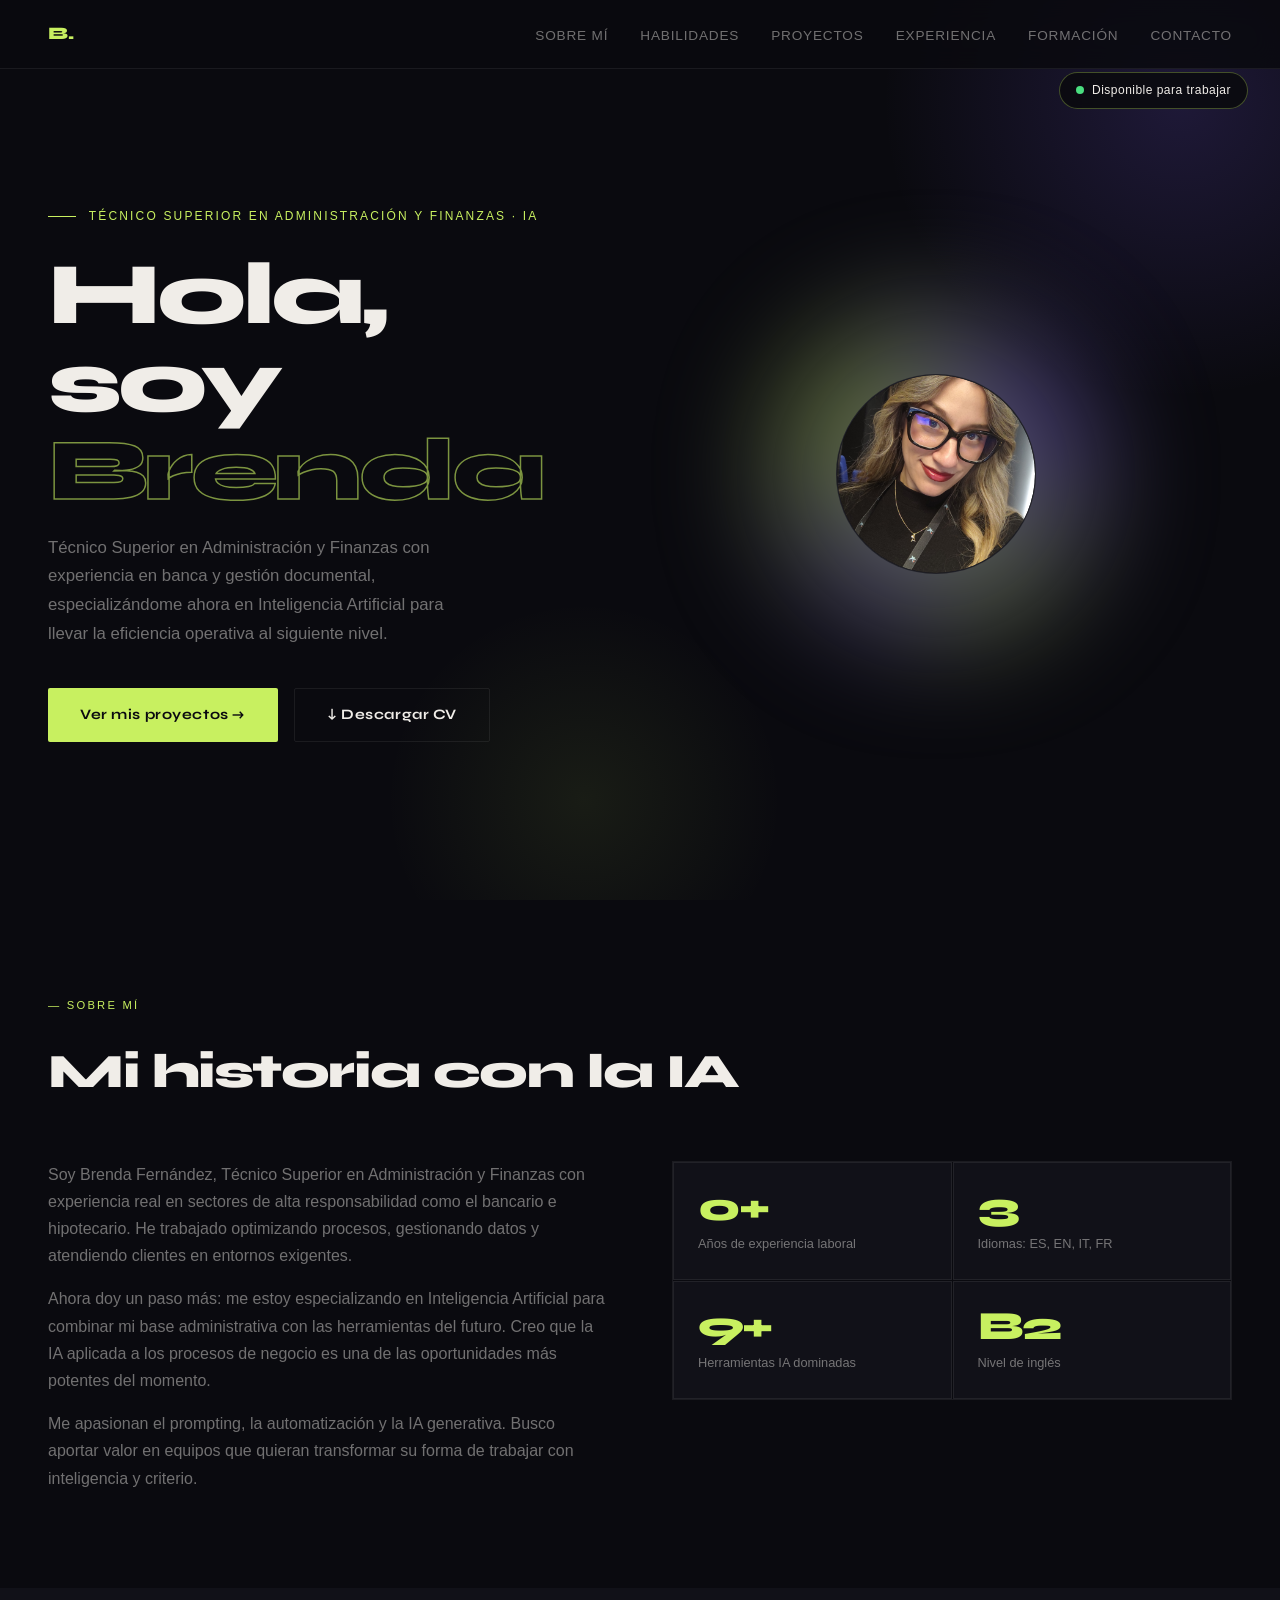
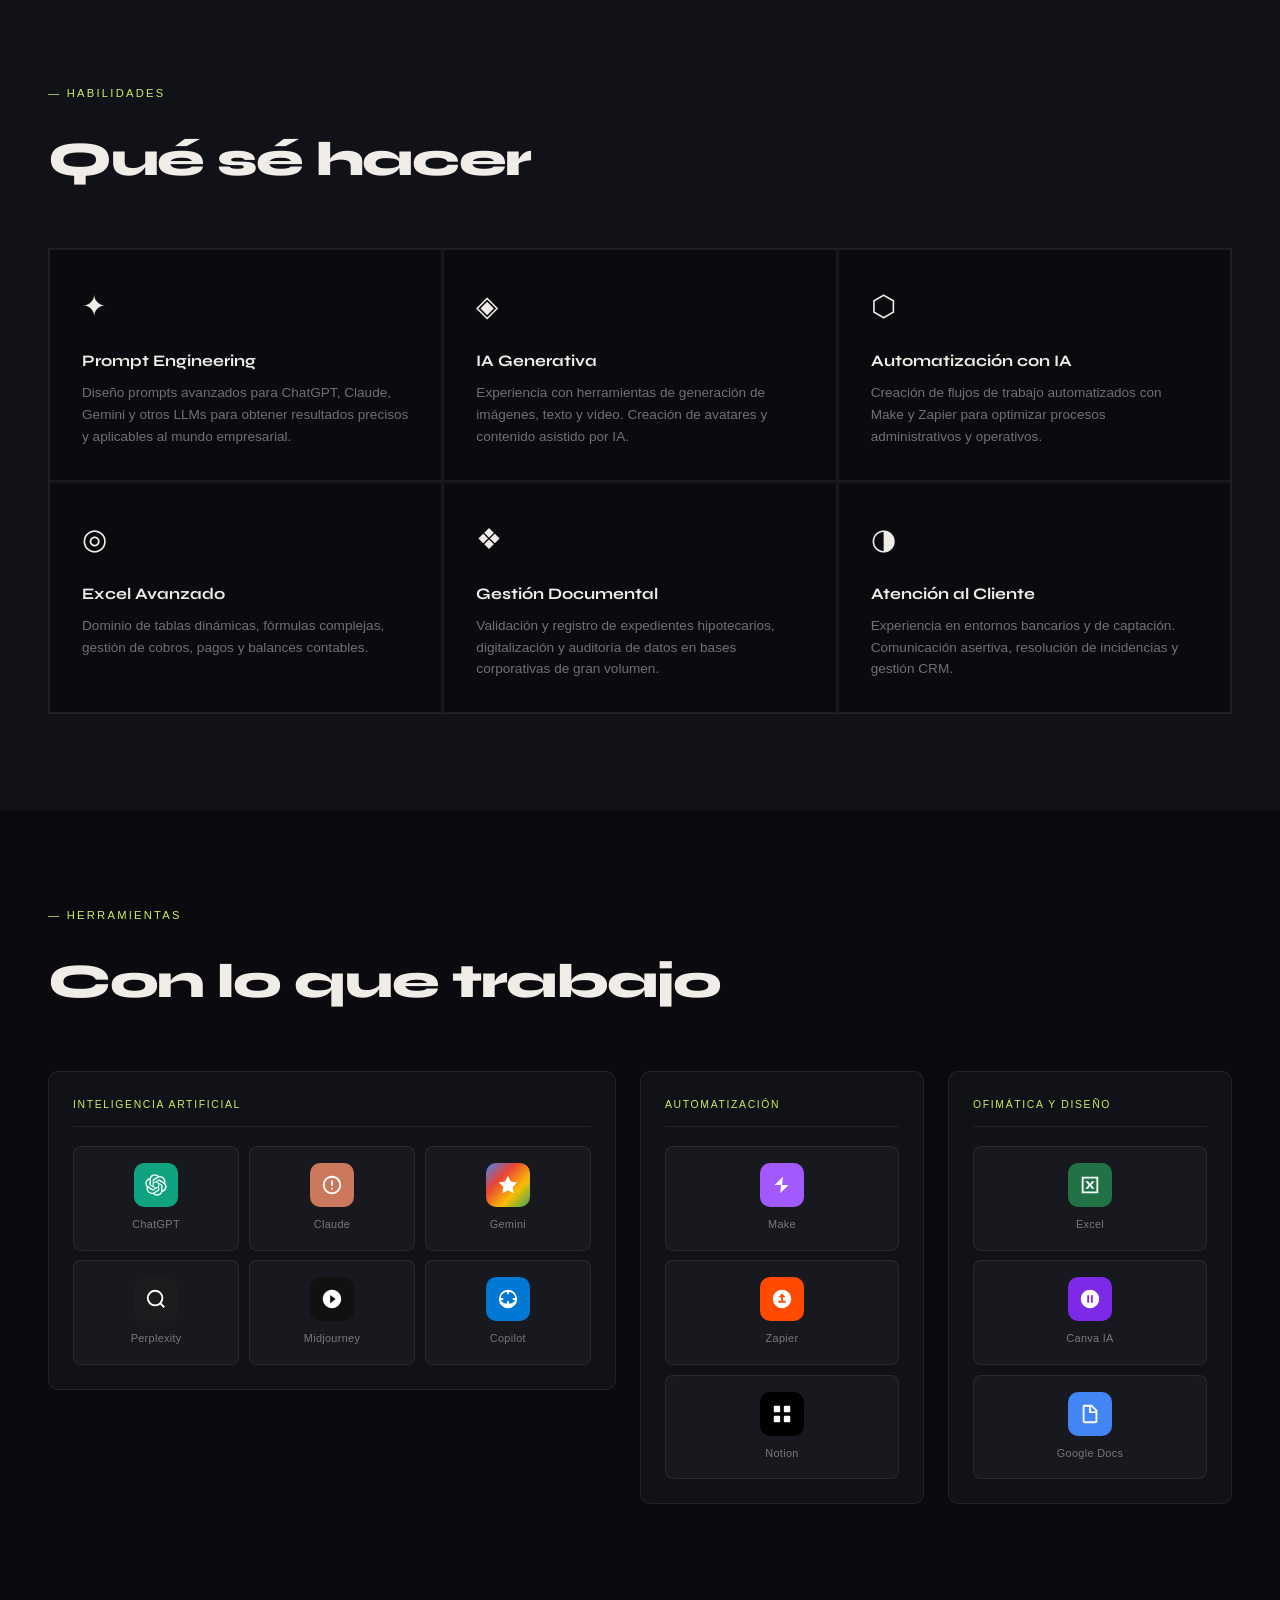
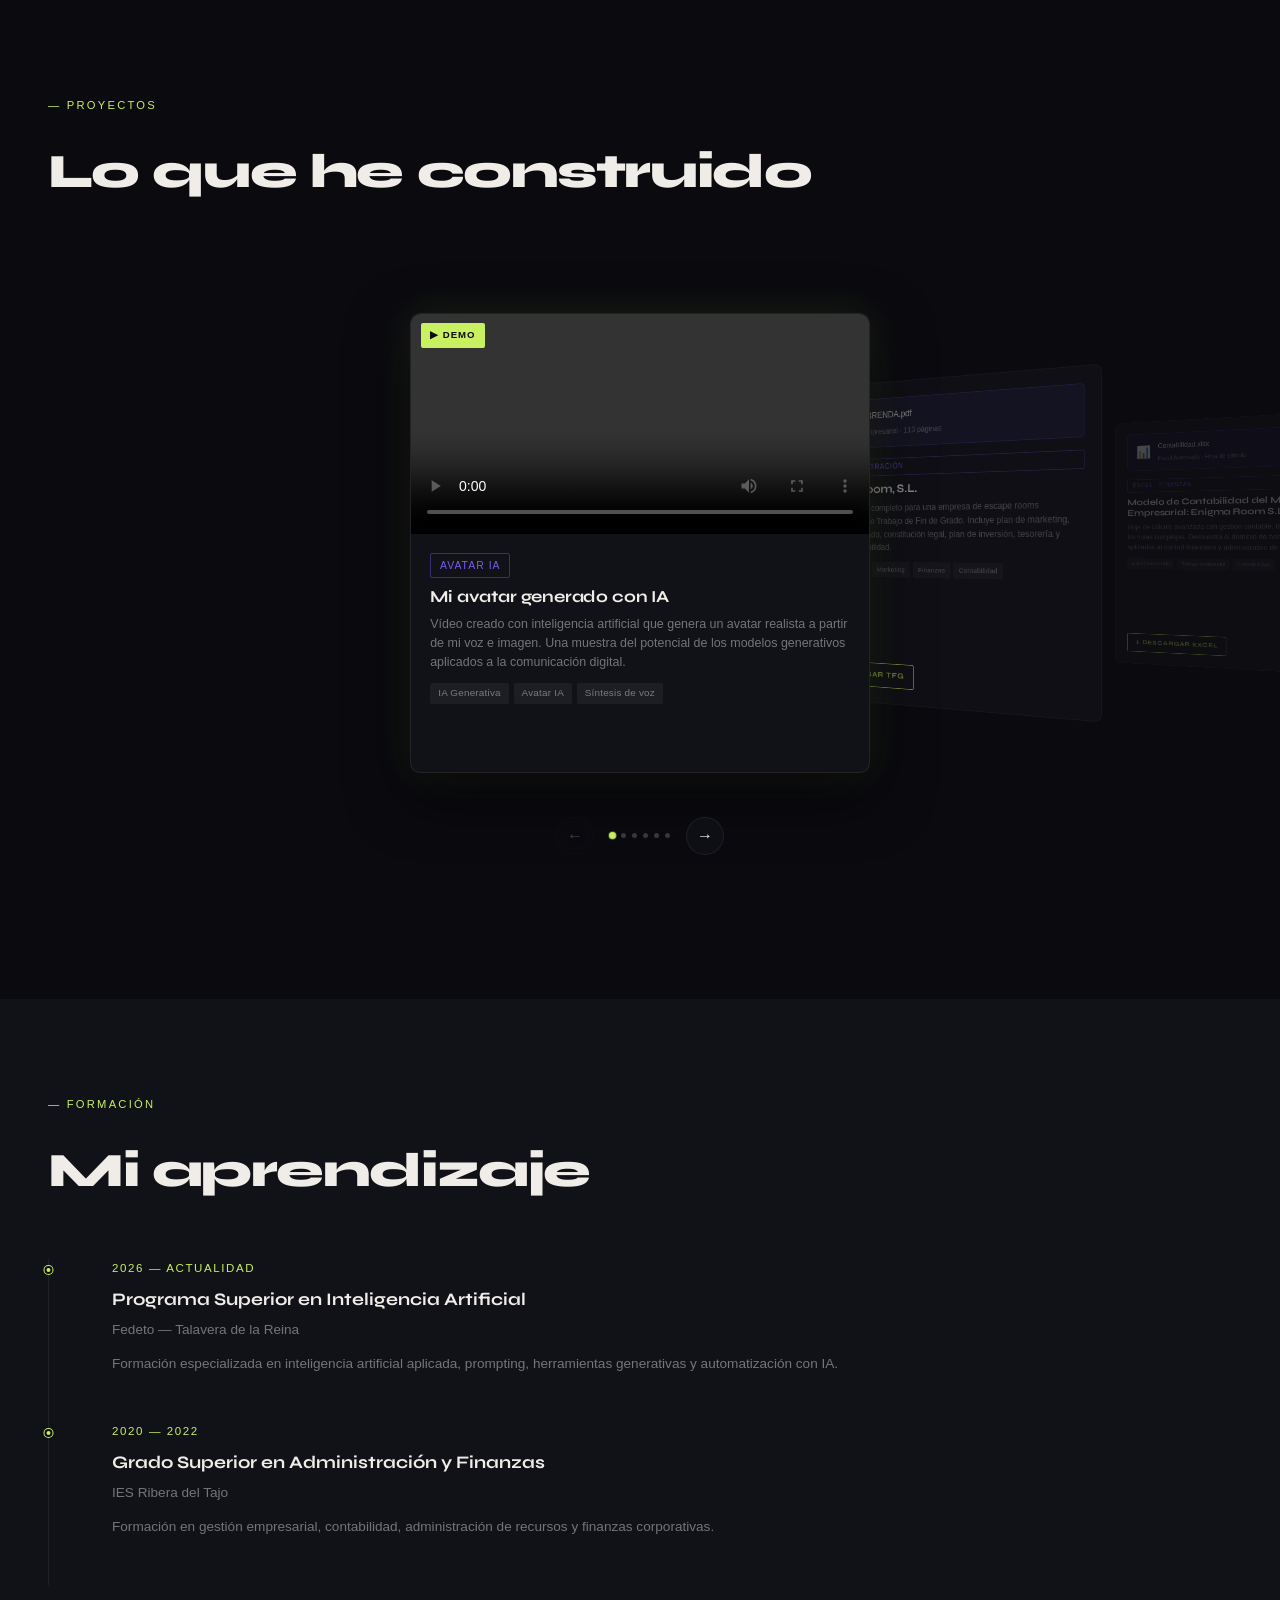
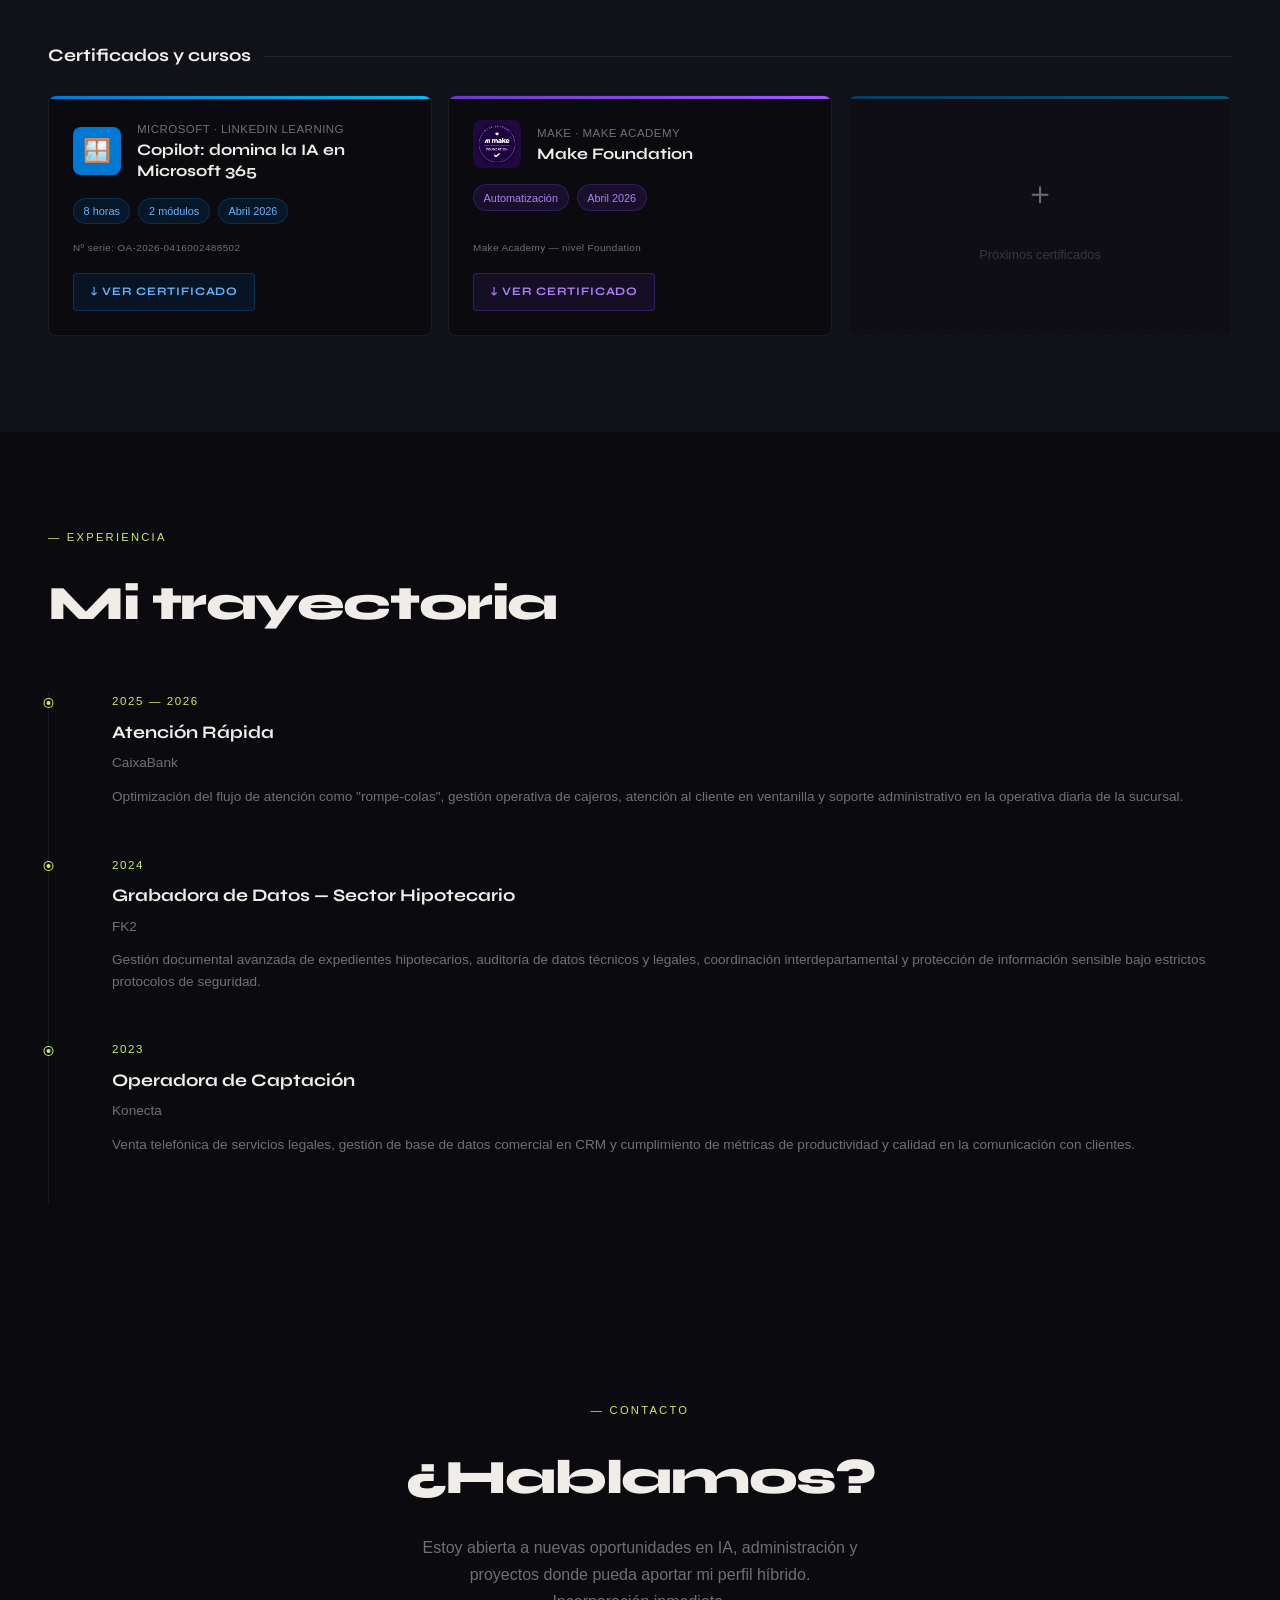
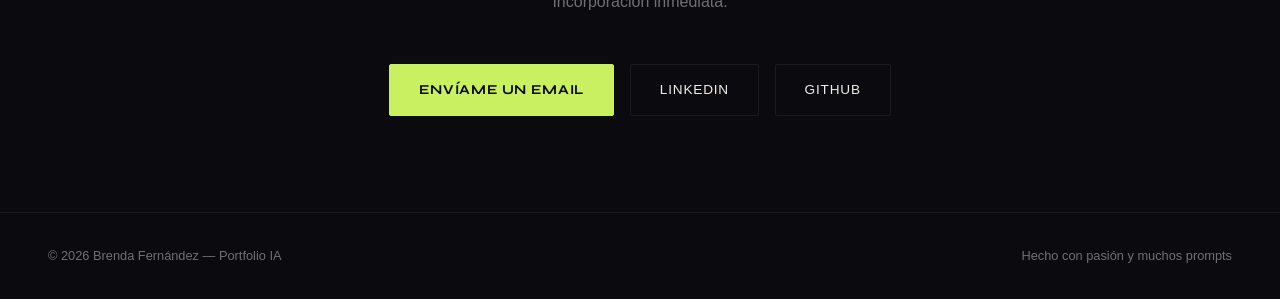
==== commit e1f9d546: "Update index.html" ====
--- a/index.html
+++ b/index.html
@@ -1223,7 +1223,7 @@
             </div>
           </div>
           <div class="project-tag">Excel · Finanzas</div>
-          <div class="project-title">Modelo de Contabilidad</div>
+          <div class="project-title">Modelo de Contabilidad del Modelo Empresarial: Enigma Room S.L</div>
           <div class="project-desc">Hoja de cálculo avanzada con gestión contable, tablas dinámicas y fórmulas complejas. Demuestra el dominio de herramientas ofimáticas aplicadas al control financiero y administrativo de una empresa.</div>
           <div class="project-tools">
             <span class="tool-pill">Excel Avanzado</span>
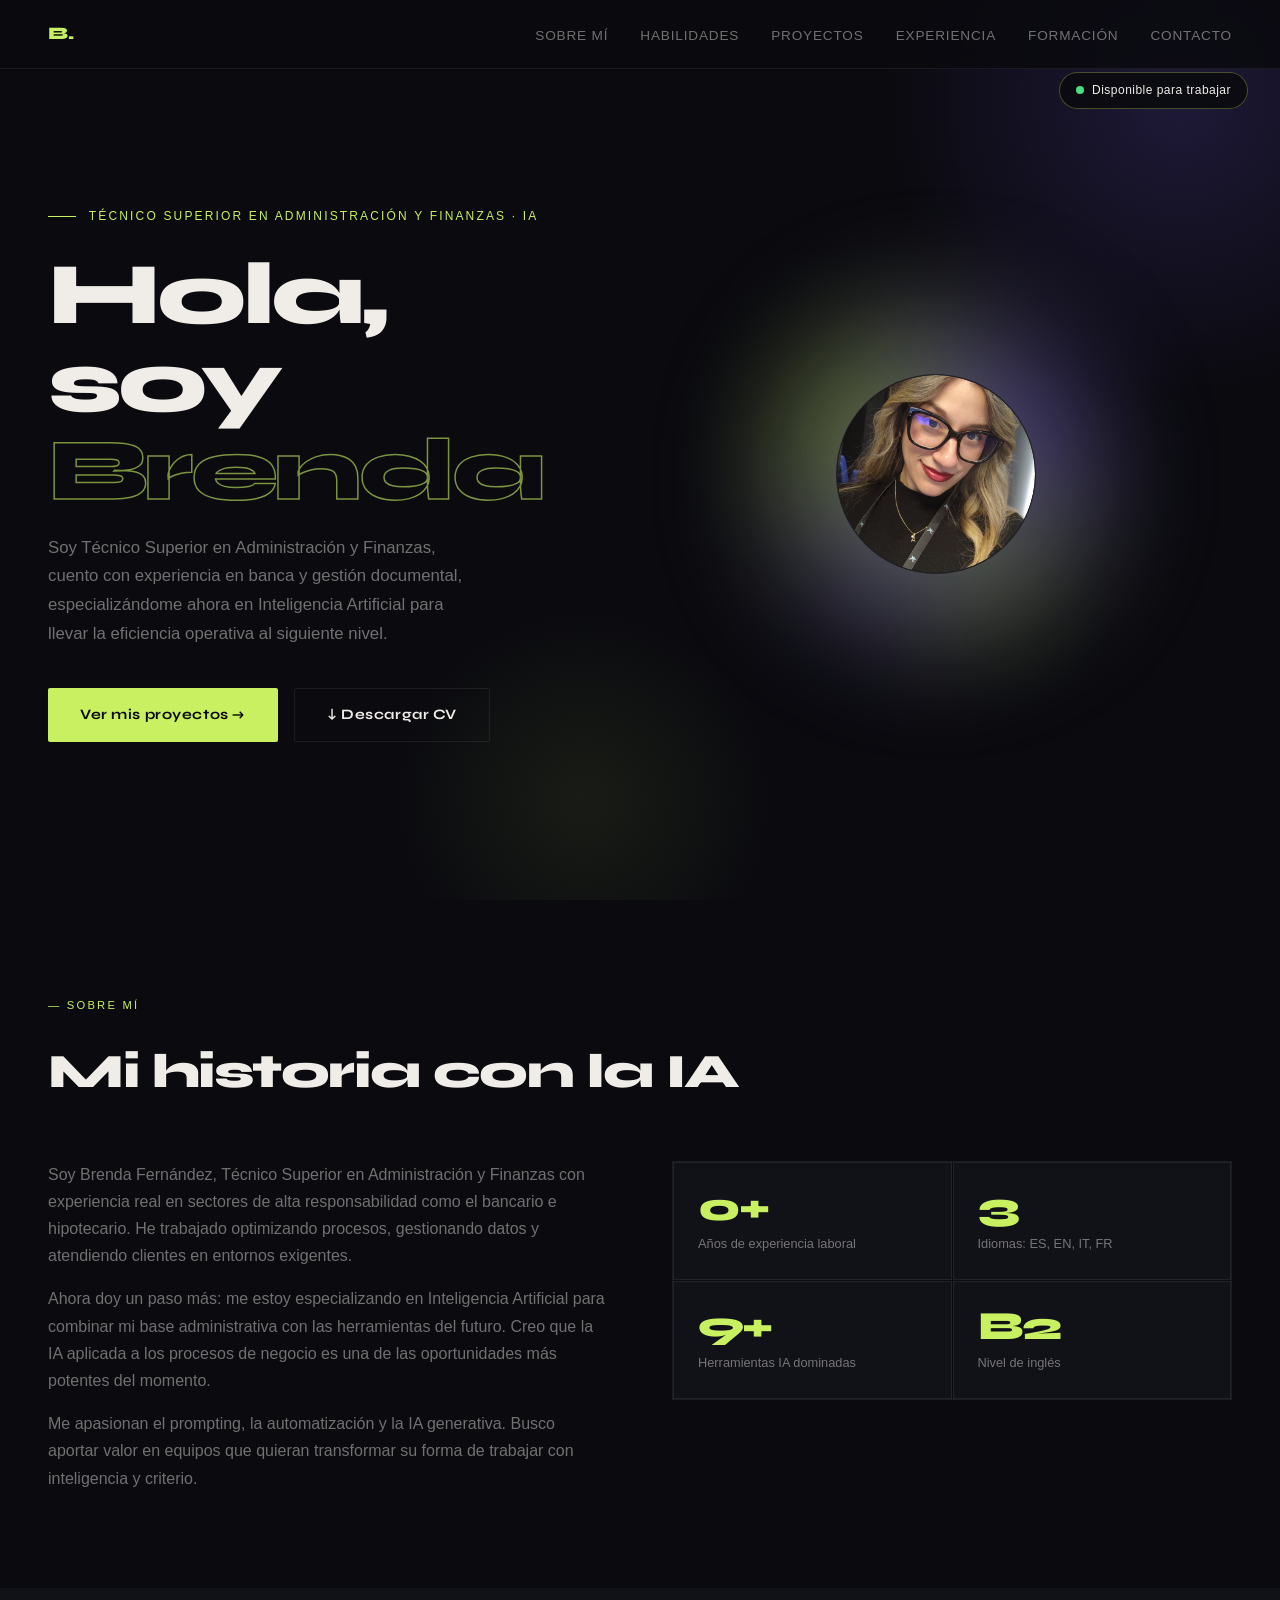
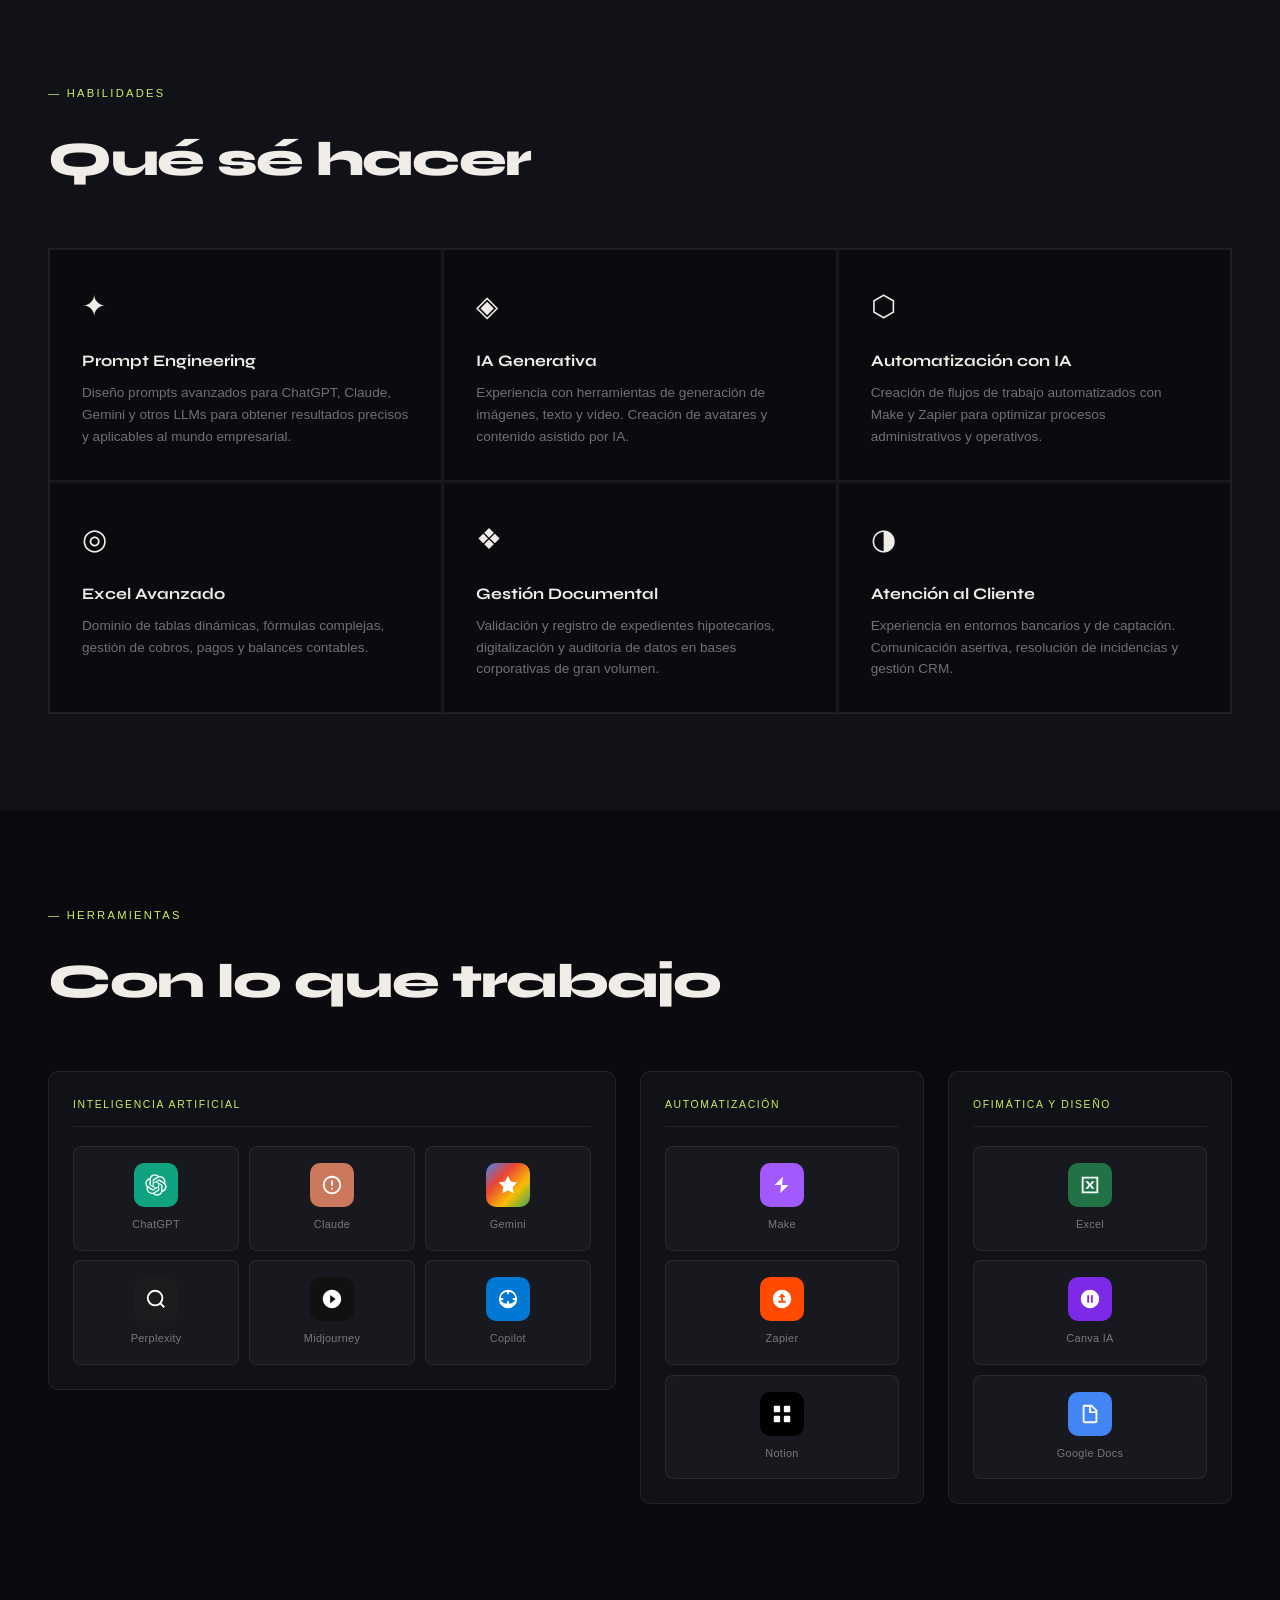
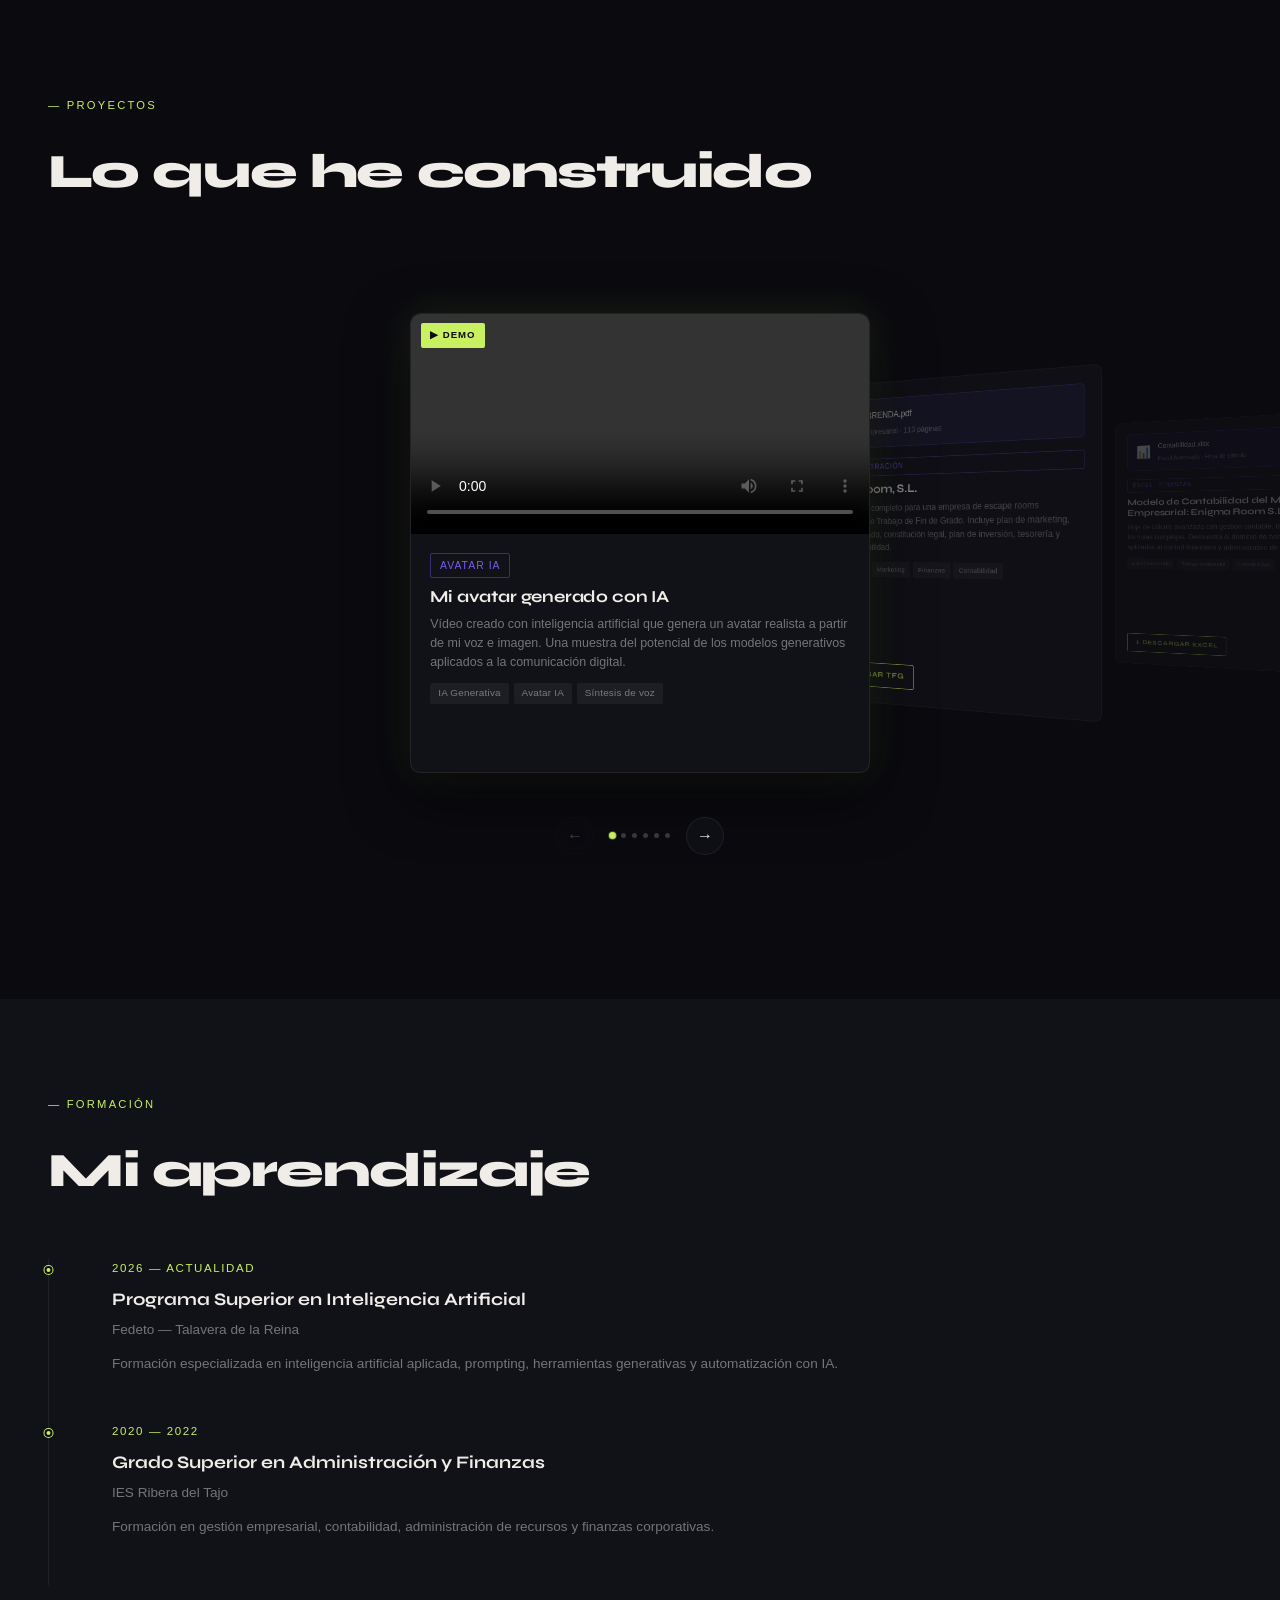
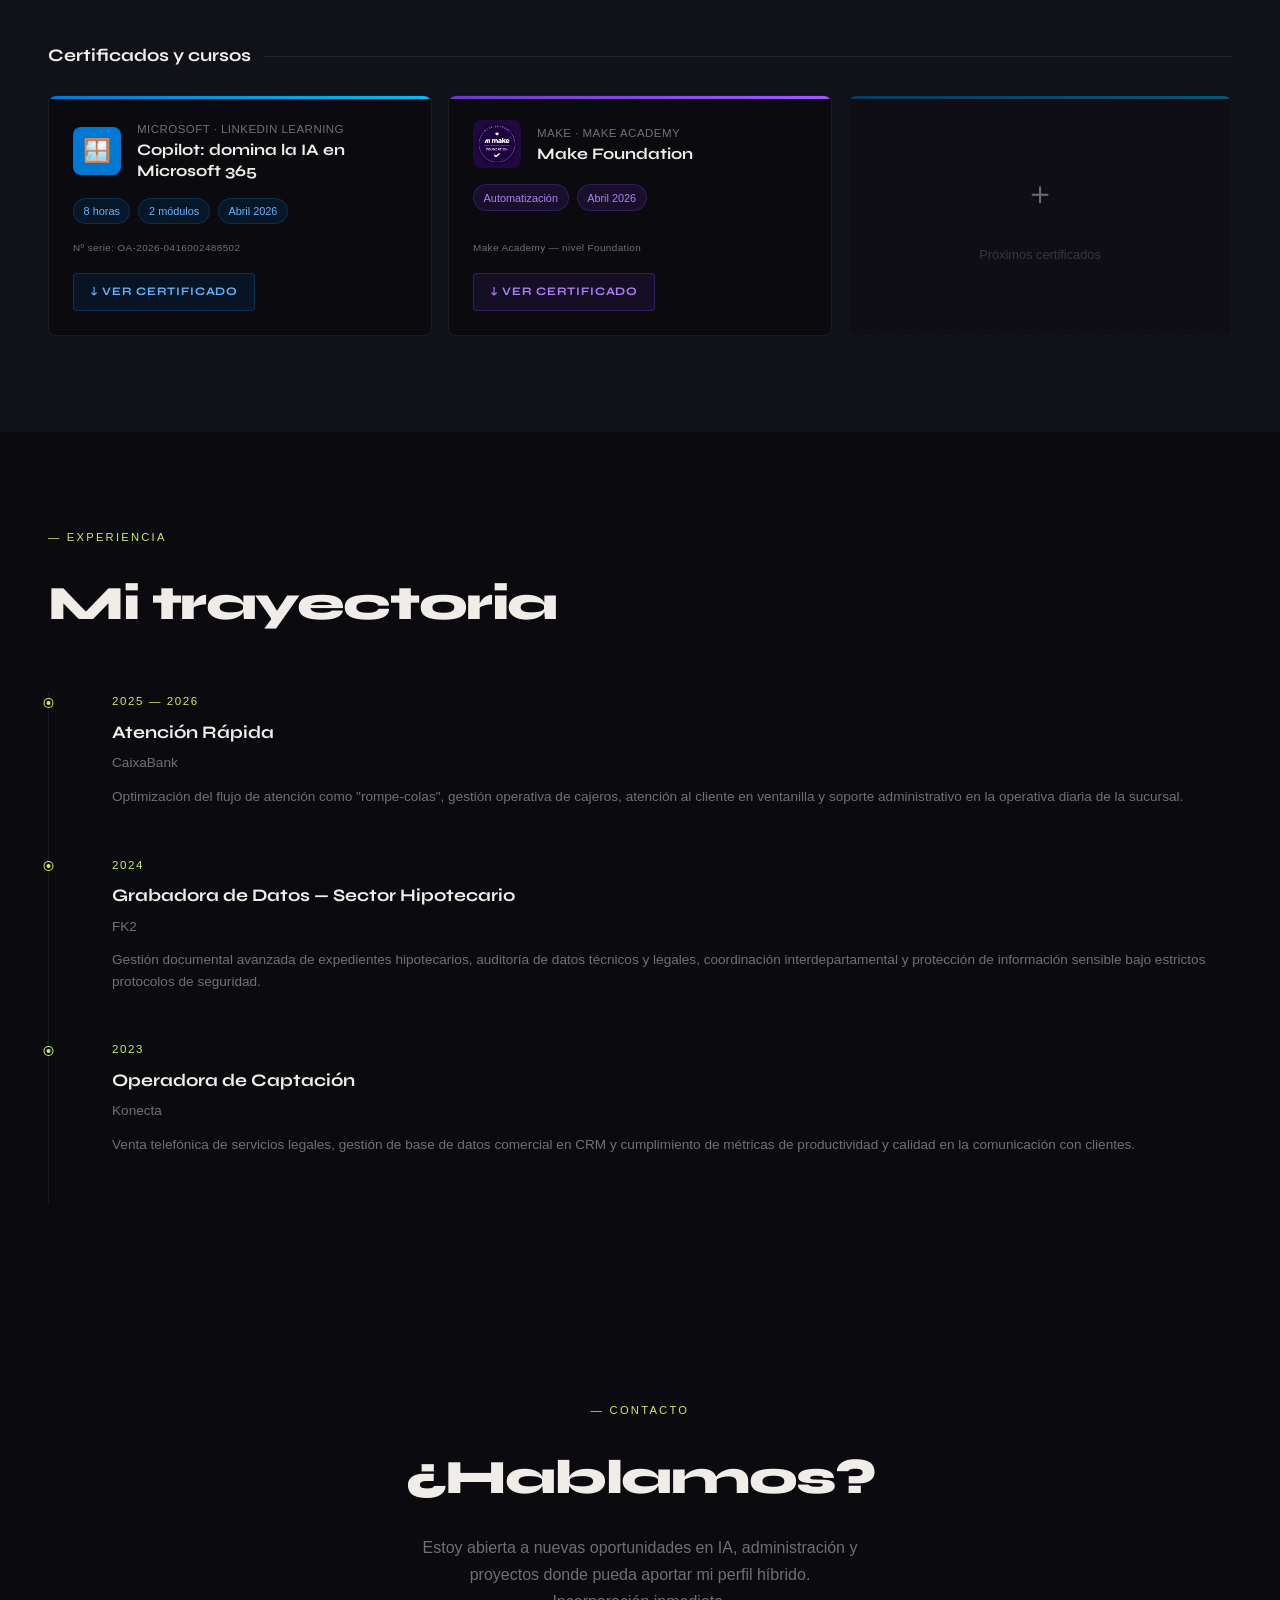
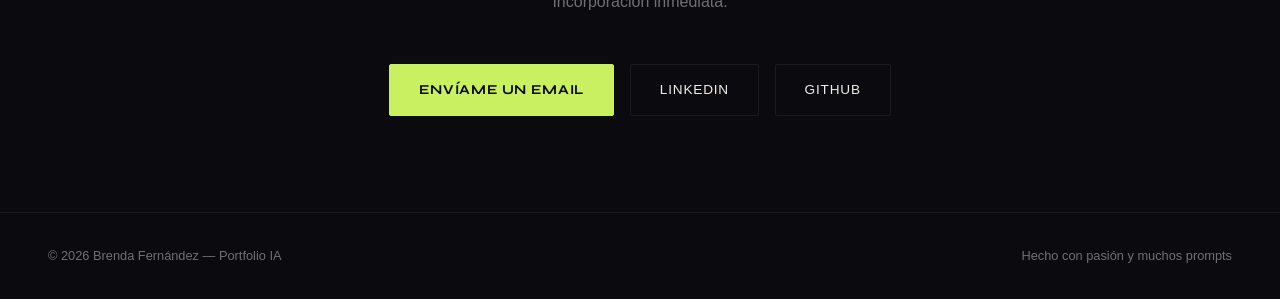
==== commit 6aaefbb8: "Update index.html" ====
--- a/index.html
+++ b/index.html
@@ -975,7 +975,7 @@
   <div class="hero-text">
     <div class="hero-eyebrow fade-in">Técnico Superior en Administración y Finanzas · IA</div>
     <h1 class="fade-in delay-1">Hola,<br>soy <span>Brenda</span></h1>
-    <p class="hero-desc fade-in delay-2">Técnico Superior en Administración y Finanzas con experiencia en banca y gestión documental, especializándome ahora en Inteligencia Artificial para llevar la eficiencia operativa al siguiente nivel.</p>
+    <p class="hero-desc fade-in delay-2">Soy Técnico Superior en Administración y Finanzas, cuento con experiencia en banca y gestión documental, especializándome ahora en Inteligencia Artificial para llevar la eficiencia operativa al siguiente nivel.</p>
     <div style="display:flex; gap:1rem; flex-wrap:wrap;" class="fade-in delay-3">
       <a href="#proyectos" class="hero-cta">Ver mis proyectos →</a>
       <a href="https://brenda-fernandez02.github.io/Portfolio.Brenda.Fernandez/Brenda_Fernandez_Administrativa.pdf" target="_blank" class="hero-cta" style="background:transparent; border:1px solid var(--border); color:var(--text);">↓ Descargar CV</a>
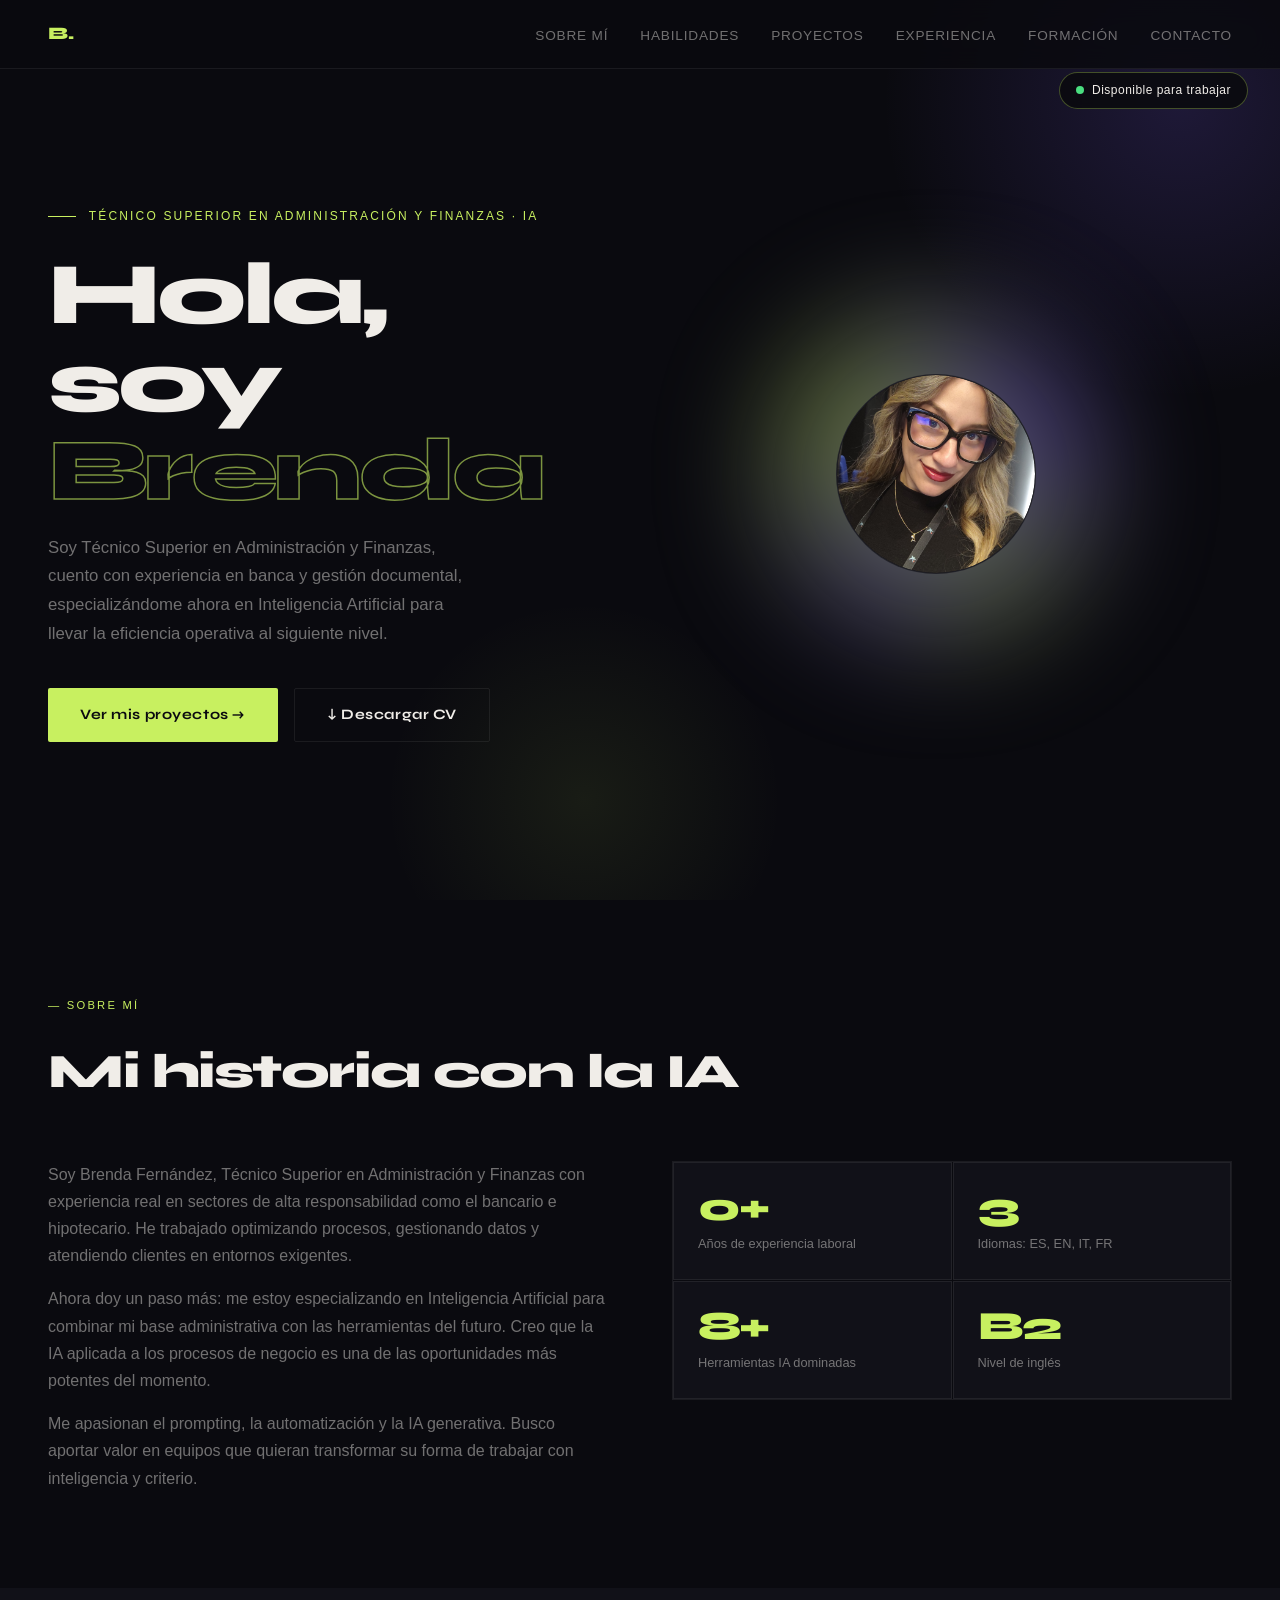
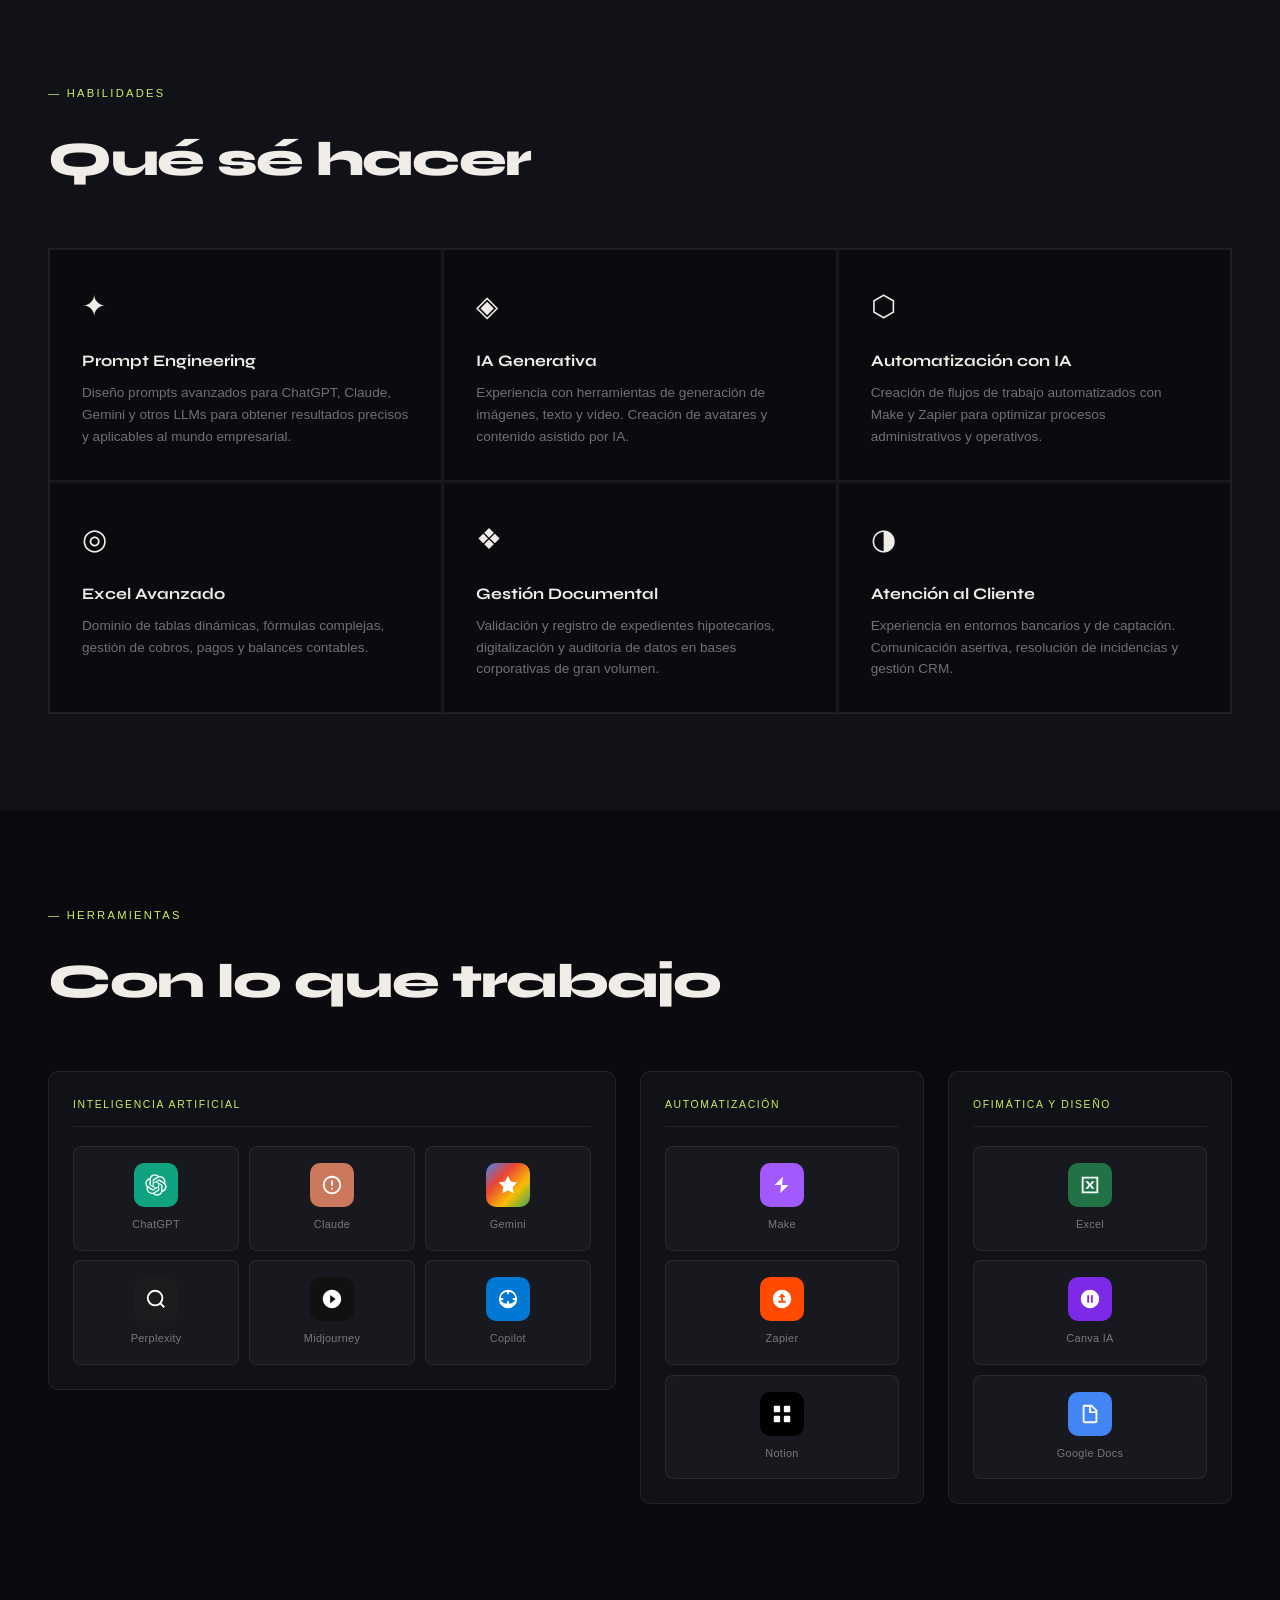
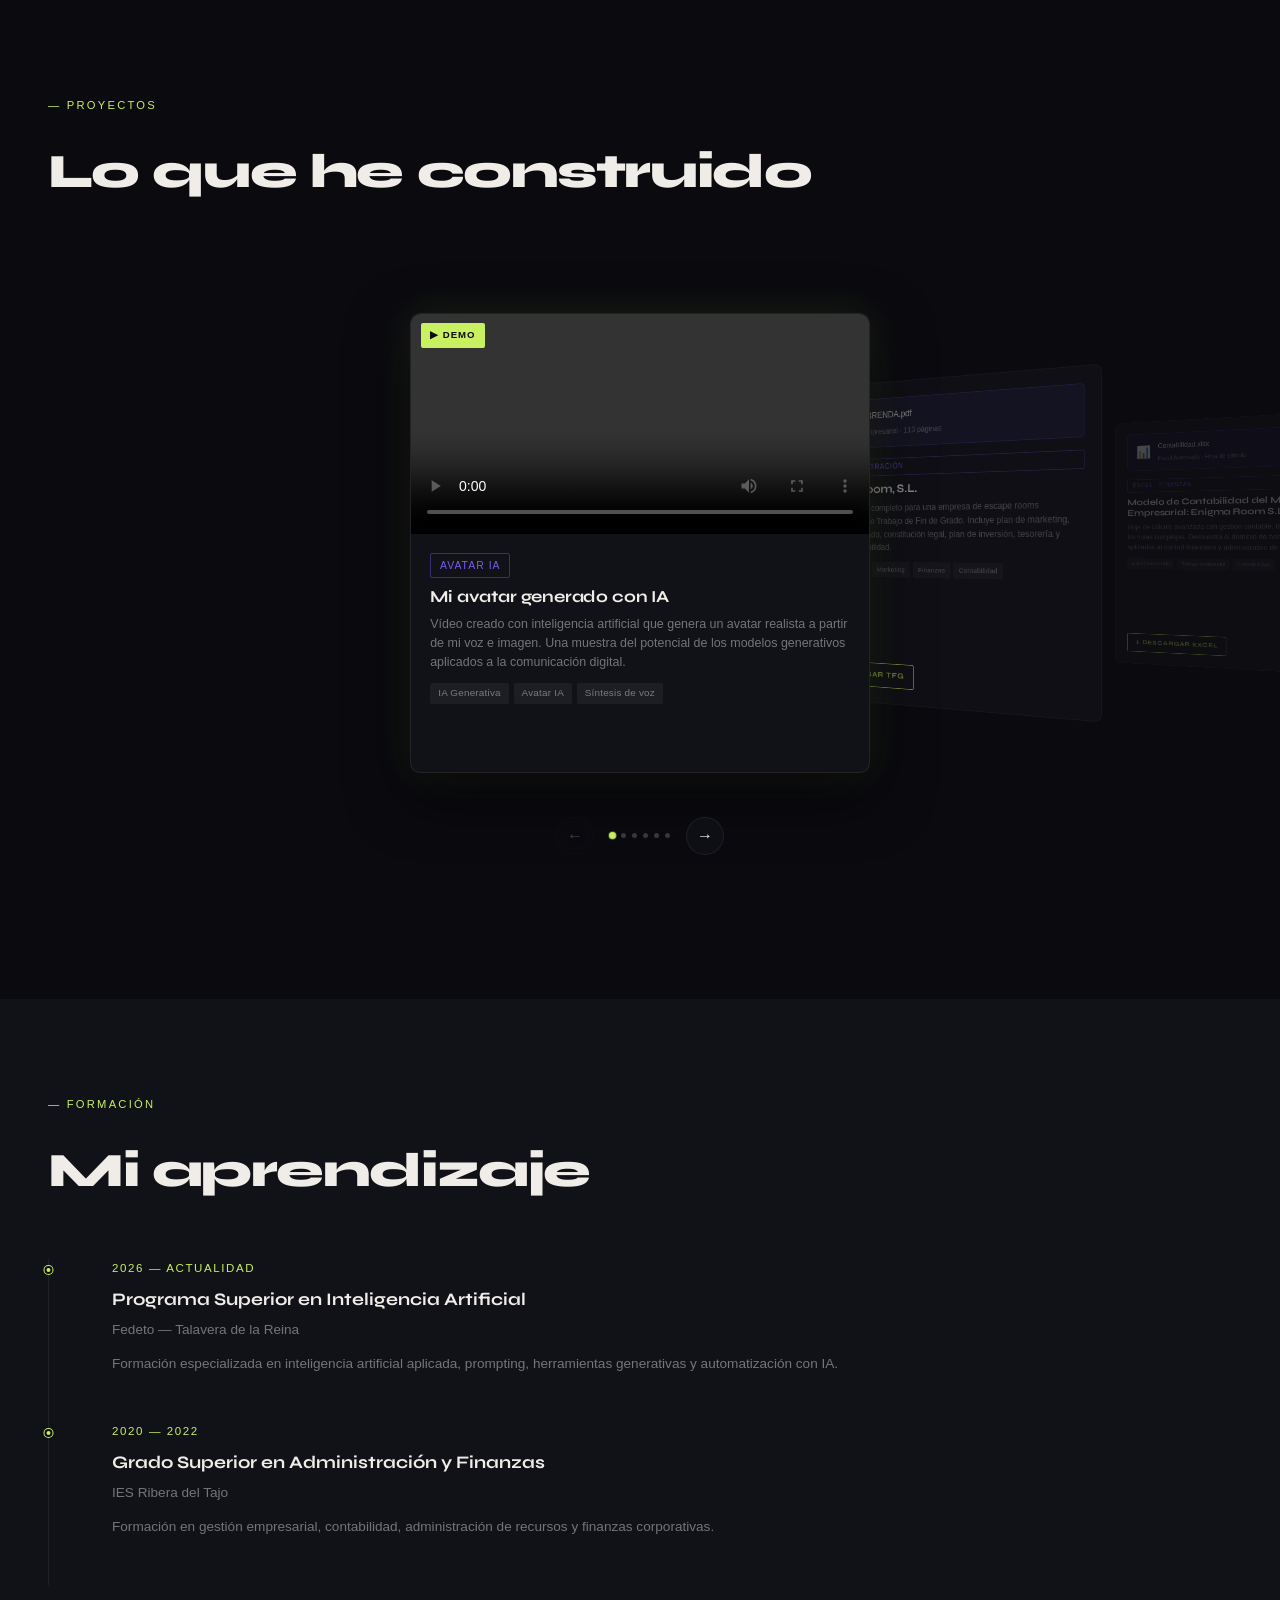
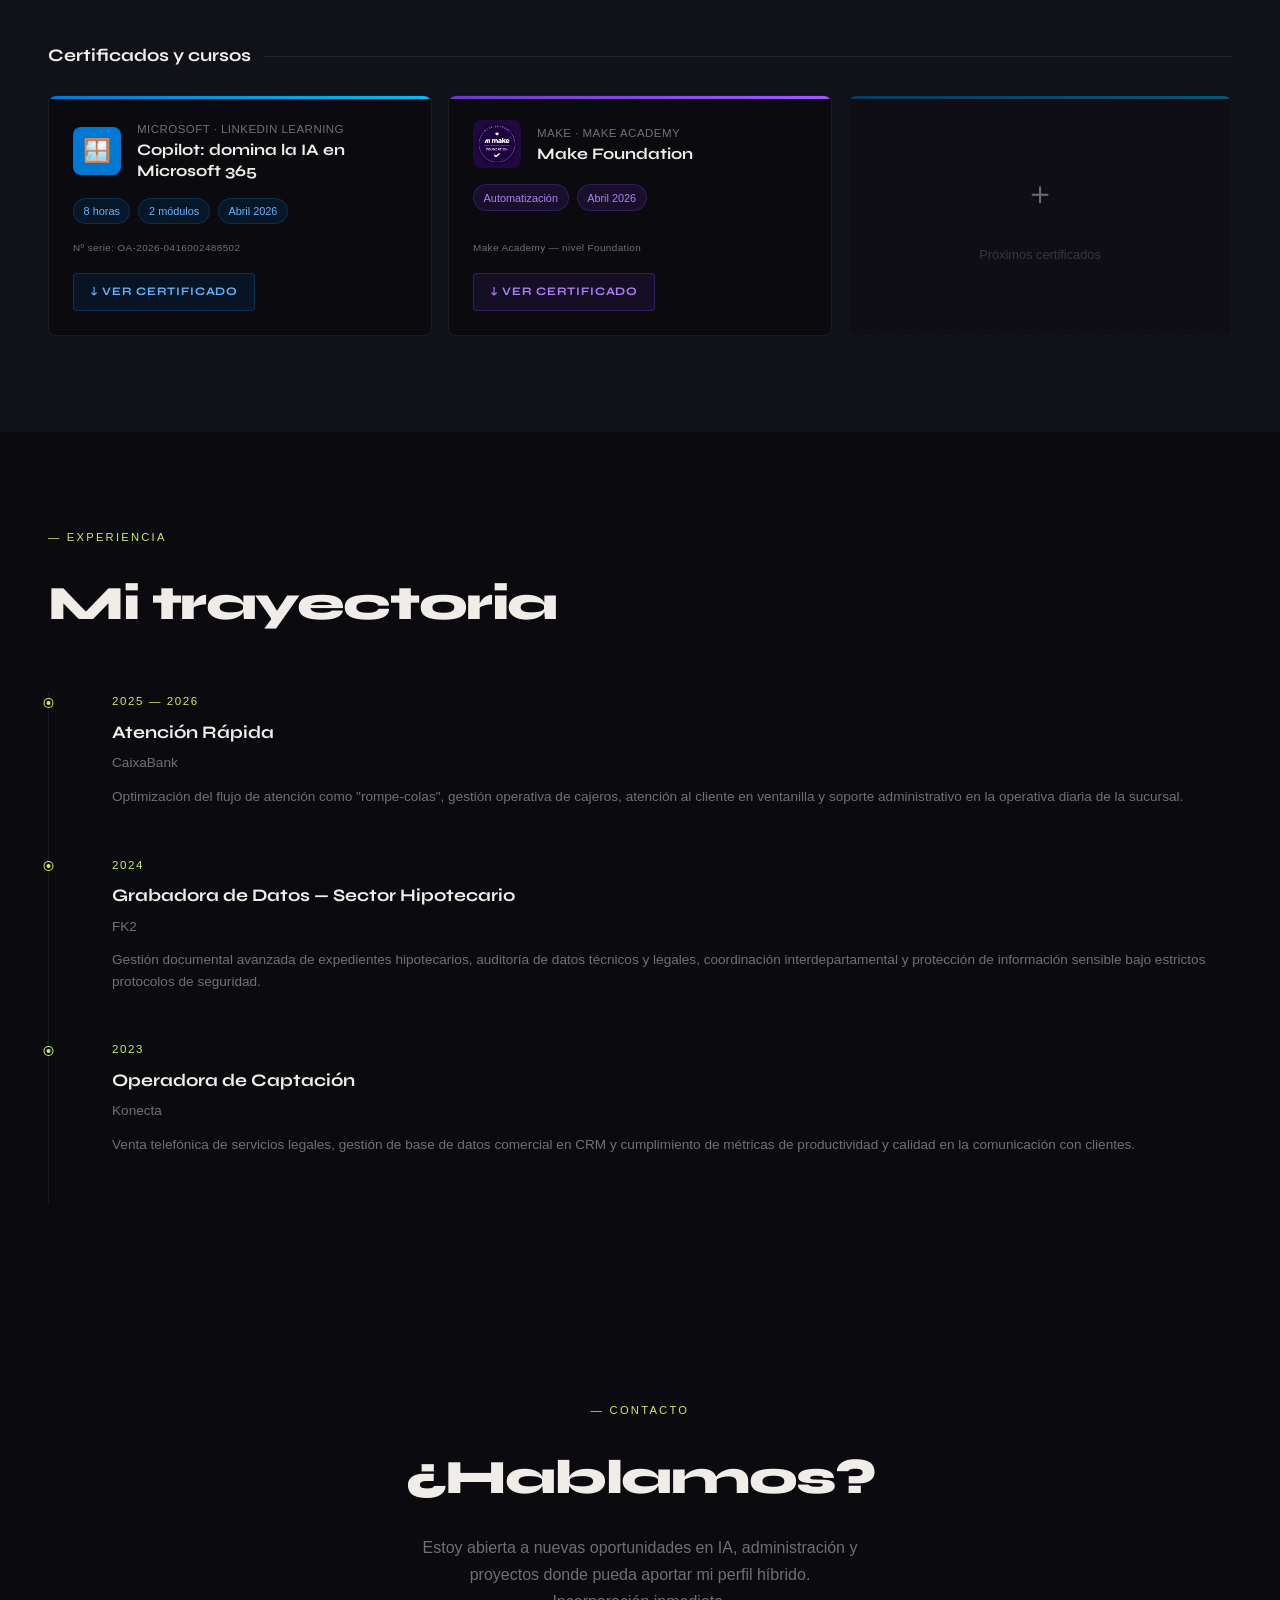
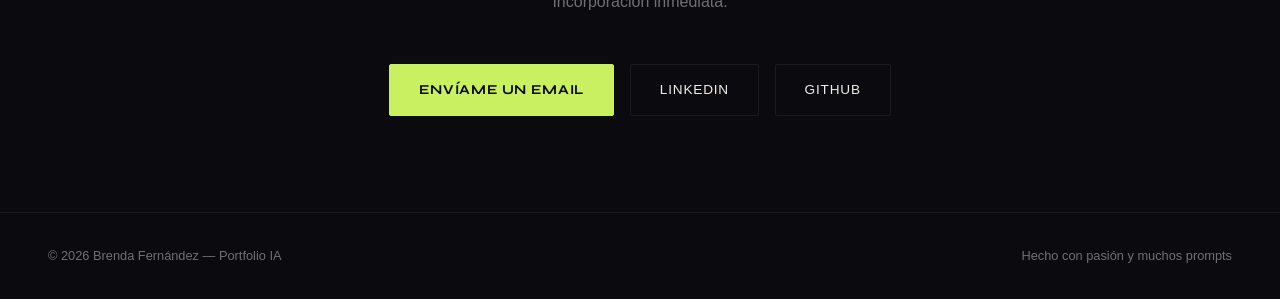
==== commit 7b379aa5: "Update index.html" ====
--- a/index.html
+++ b/index.html
@@ -978,7 +978,7 @@
     <p class="hero-desc fade-in delay-2">Soy Técnico Superior en Administración y Finanzas, cuento con experiencia en banca y gestión documental, especializándome ahora en Inteligencia Artificial para llevar la eficiencia operativa al siguiente nivel.</p>
     <div style="display:flex; gap:1rem; flex-wrap:wrap;" class="fade-in delay-3">
       <a href="#proyectos" class="hero-cta">Ver mis proyectos →</a>
-      <a href="https://brenda-fernandez02.github.io/Portfolio.Brenda.Fernandez/Brenda_Fernandez_Administrativa.pdf" target="_blank" class="hero-cta" style="background:transparent; border:1px solid var(--border); color:var(--text);">↓ Descargar CV</a>
+      <a href="https://brenda-fernandez02.github.io/Portfolio.Brenda.Fernandez/Brenda_Fernandez_Administrativa..pdf" target="_blank" class="hero-cta" style="background:transparent; border:1px solid var(--border); color:var(--text);">↓ Descargar CV</a>
     </div>
   </div>
   <div class="hero-visual fade-in delay-4">
